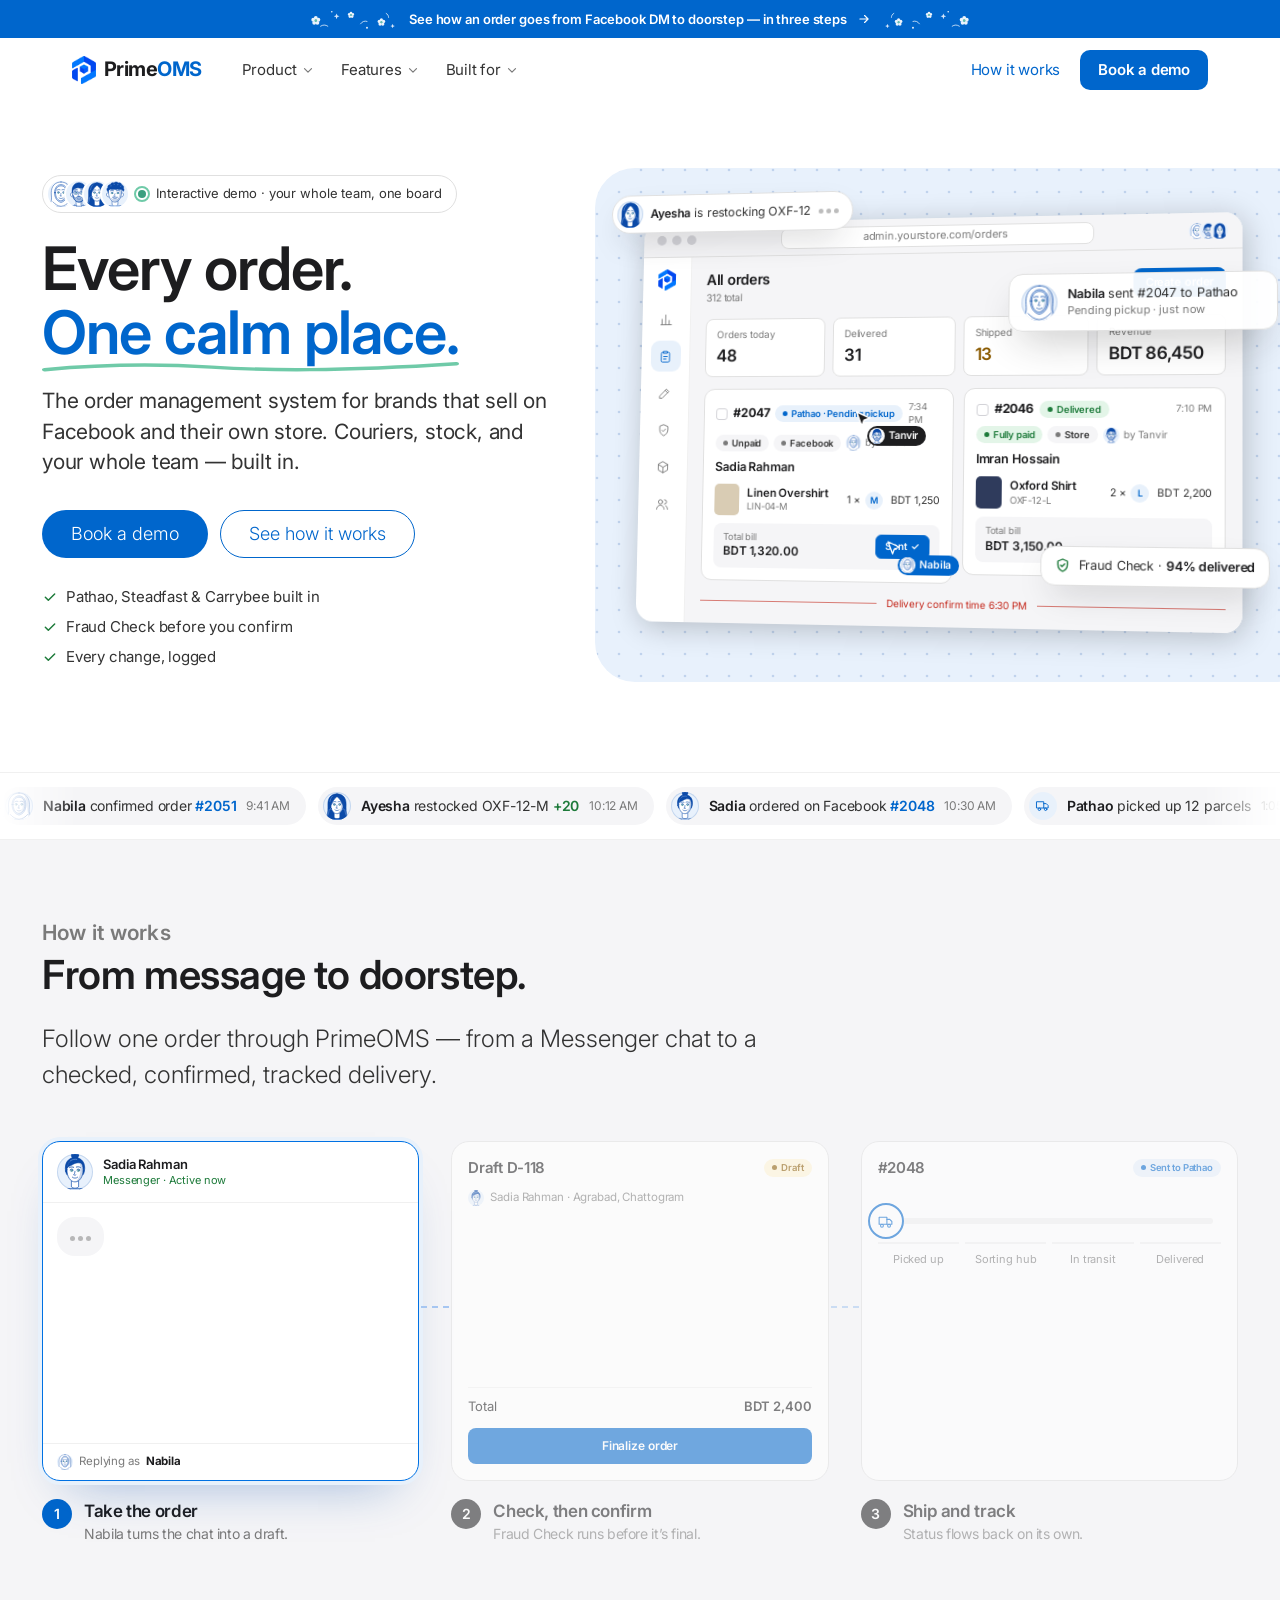
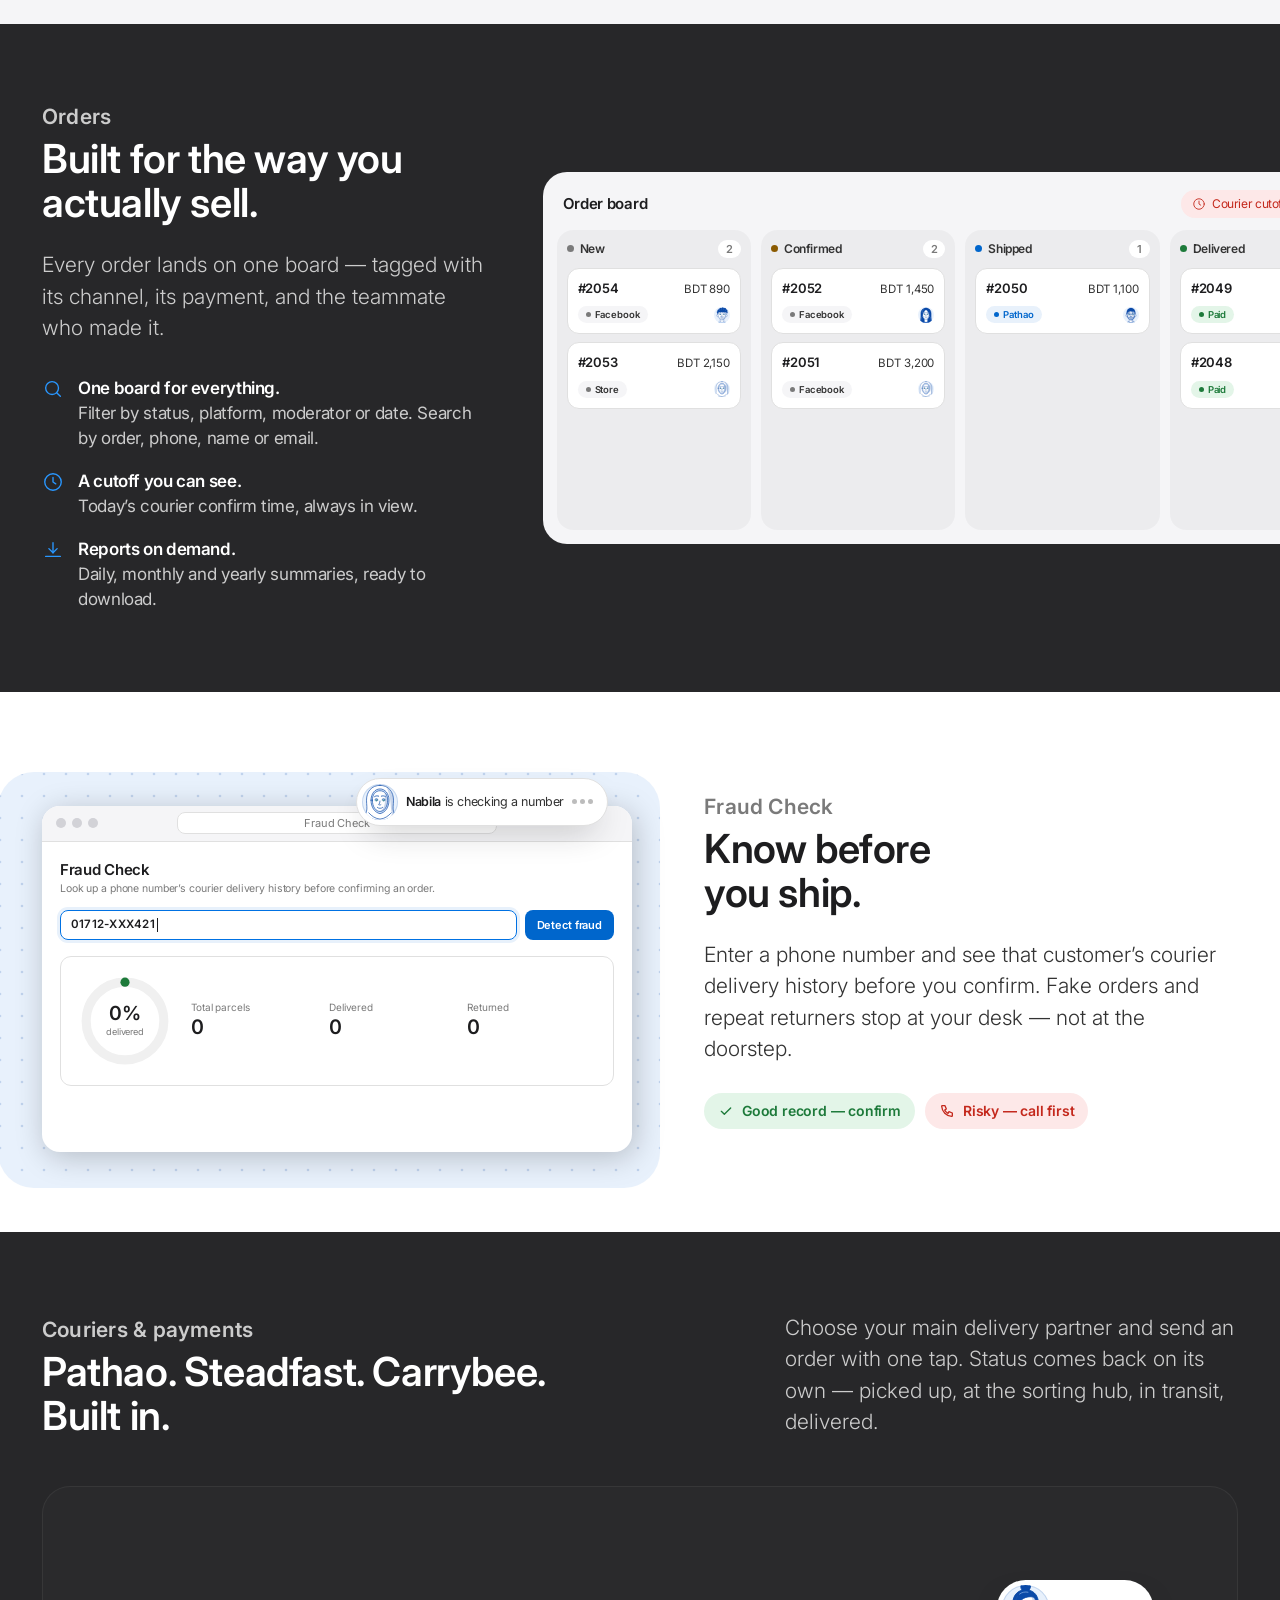
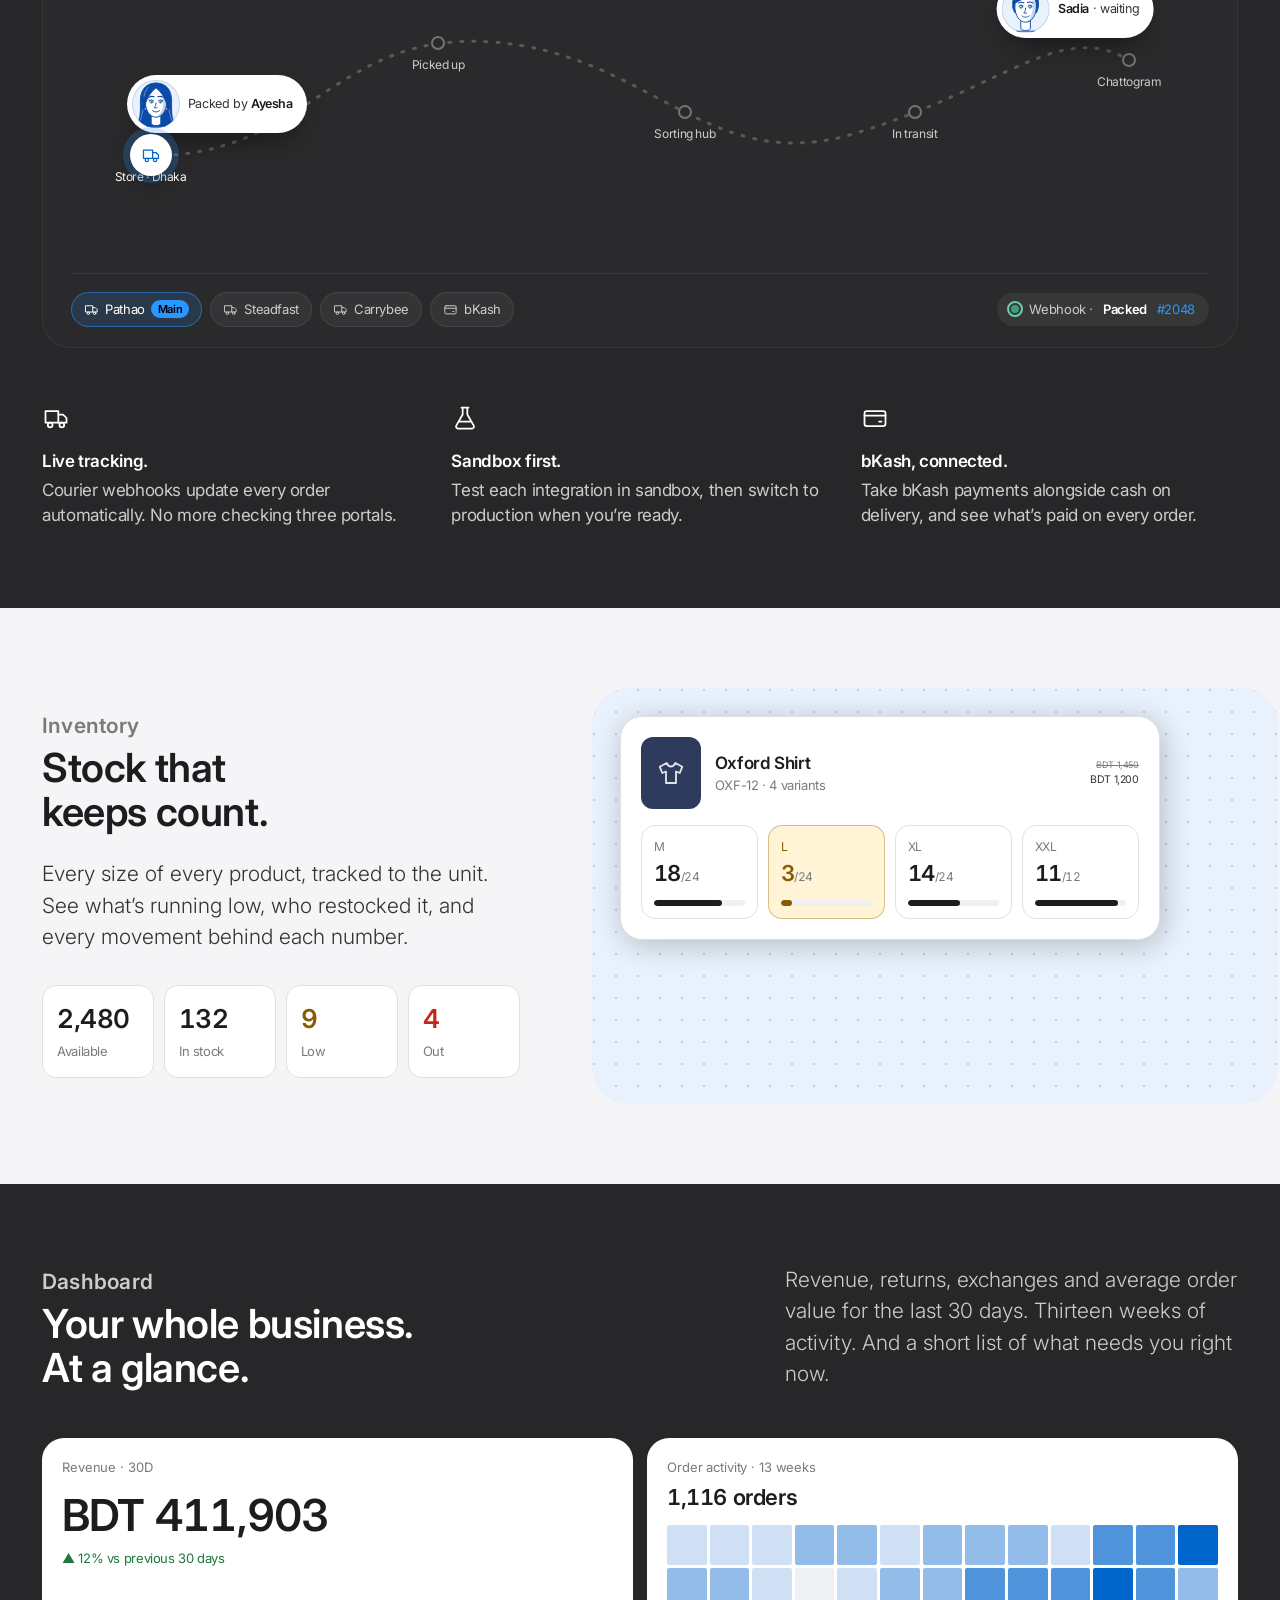
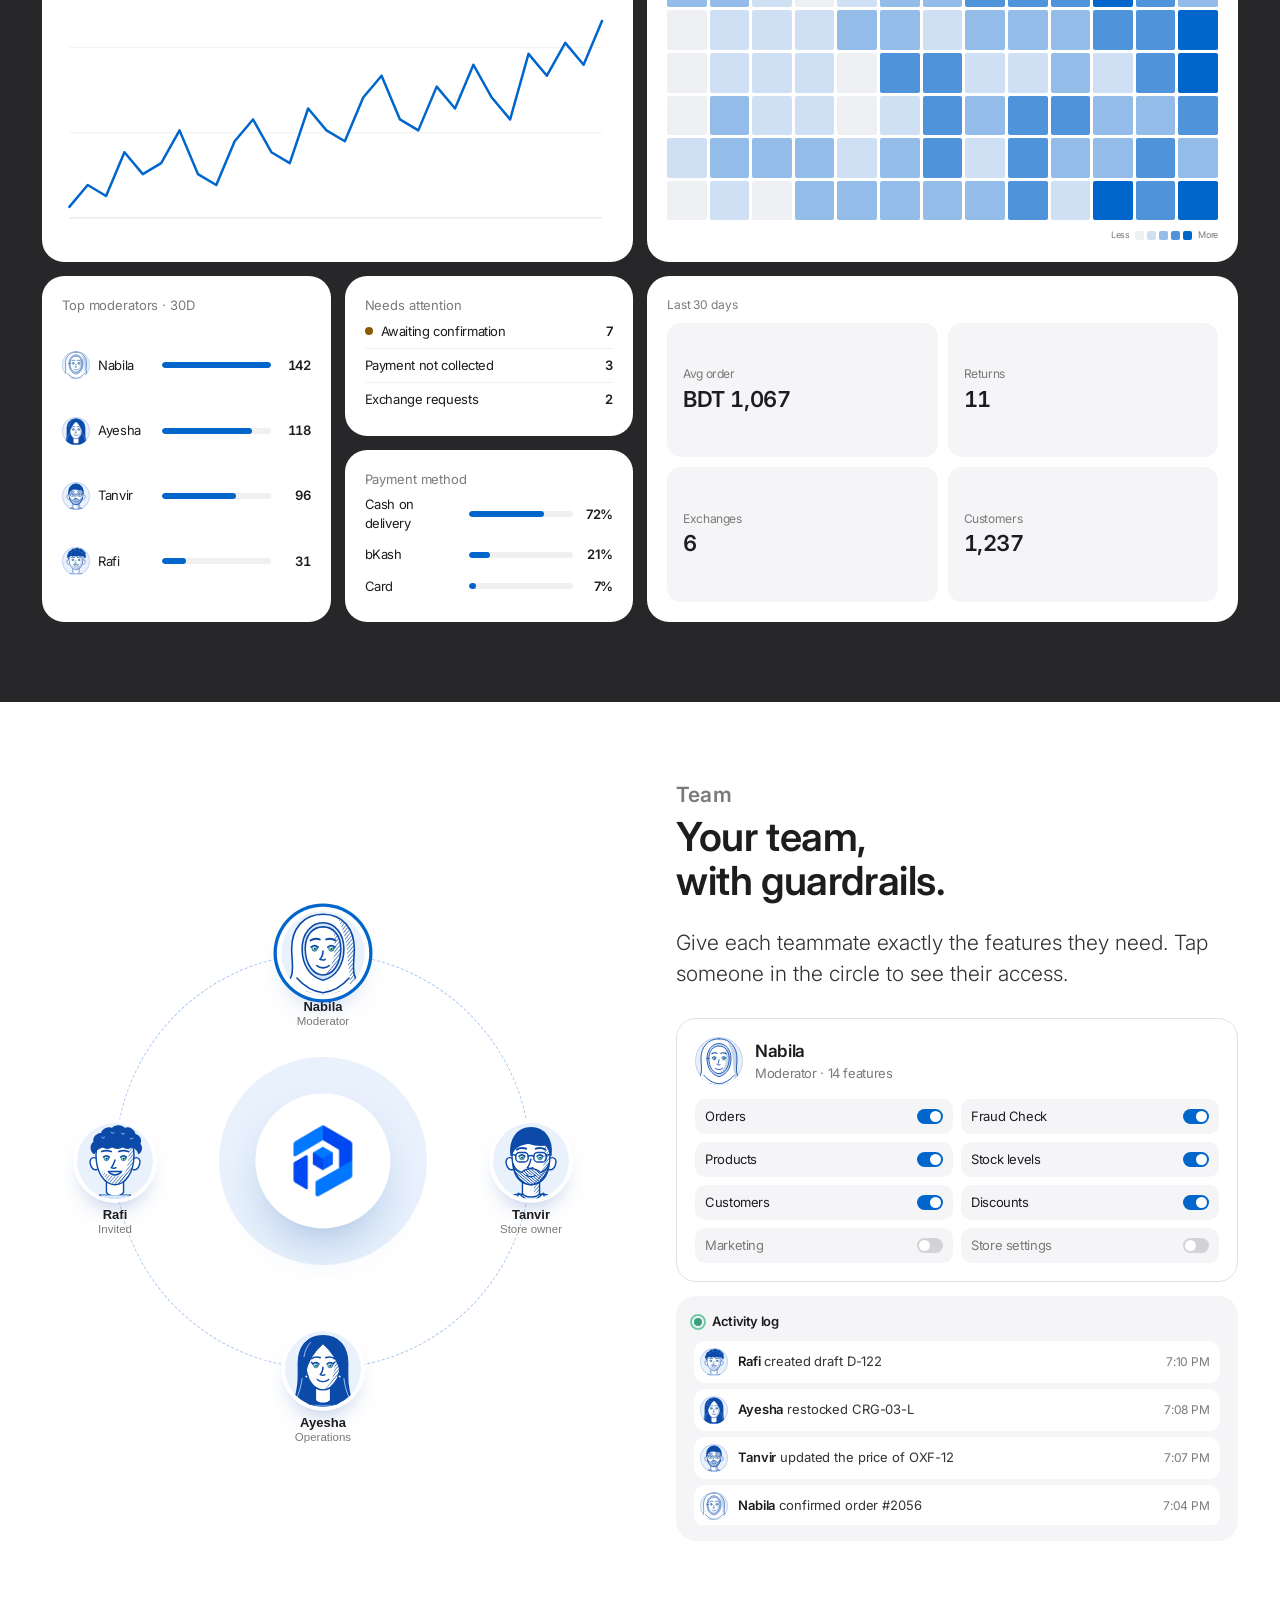
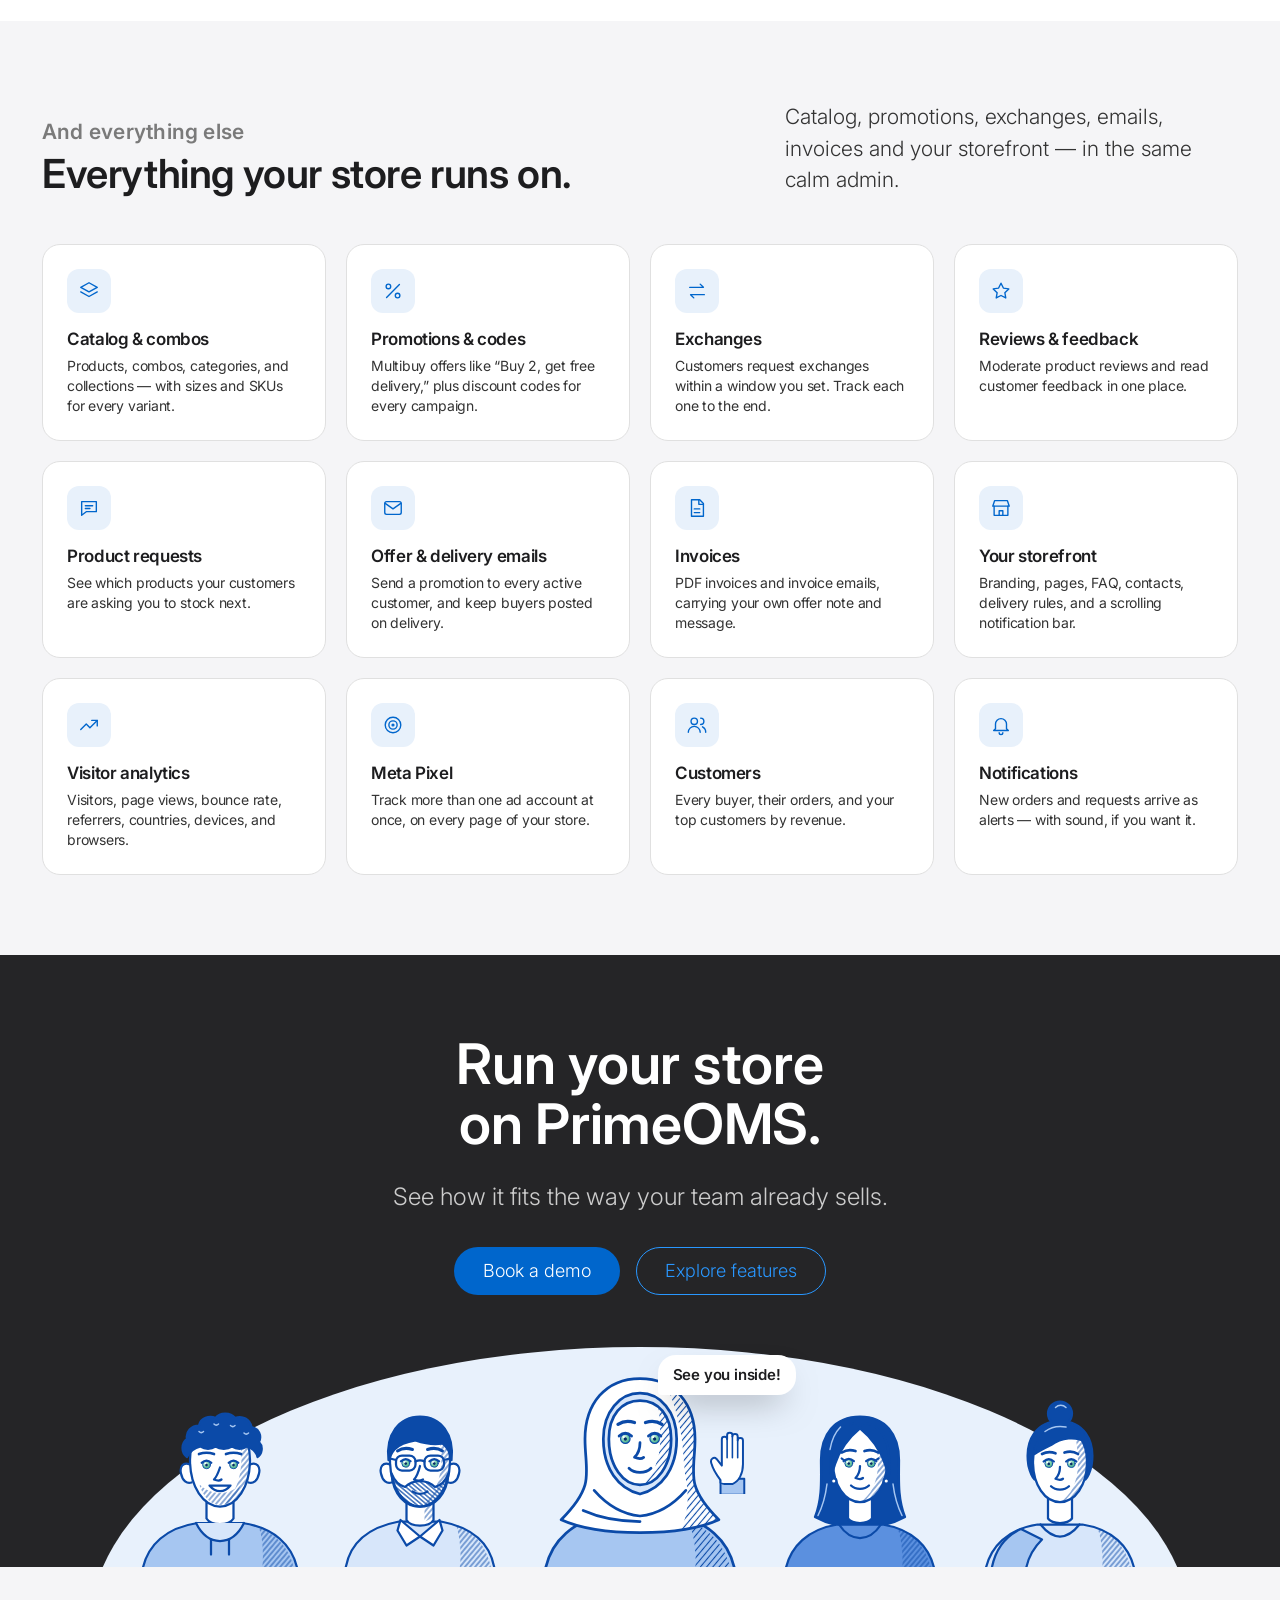
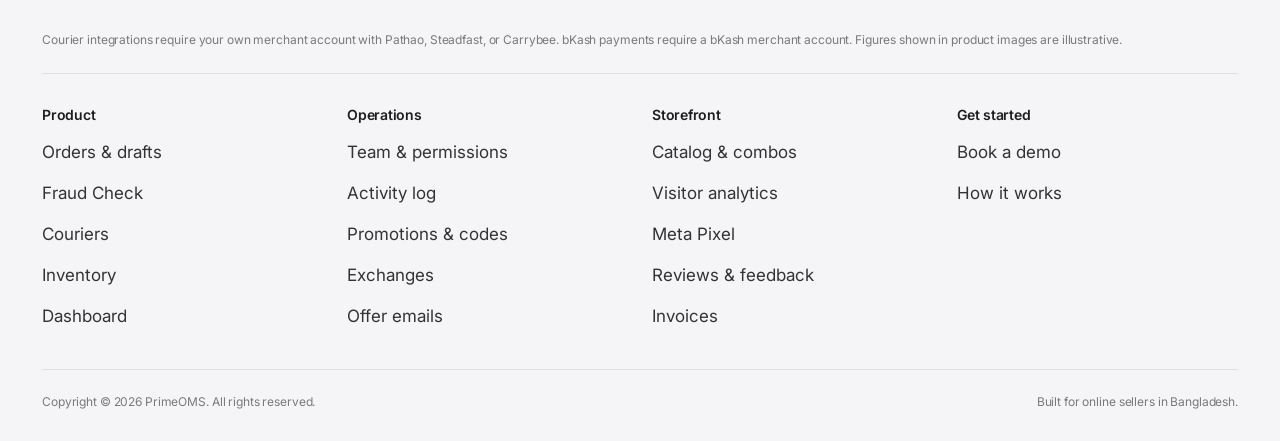
==== index.html @ 46d30583 "PrimeOMS landing page, design system and promo video sources - Landing page (index.html, css/, js/):" ====
<!doctype html>
<html lang="en">
<head>
  <meta charset="utf-8">
  <meta name="viewport" content="width=device-width, initial-scale=1">
  <title>PrimeOMS — Order management for online sellers</title>
  <meta name="description" content="PrimeOMS is the order management system for brands that sell on Facebook and their own store. Orders, fraud checks, Pathao, Steadfast and Carrybee couriers, inventory, and team permissions in one place.">
  <meta name="theme-color" content="#000000">
  <meta property="og:title" content="PrimeOMS — Every order. One calm place.">
  <meta property="og:description" content="The order management system for brands that sell on Facebook and their own store.">
  <meta property="og:type" content="website">
  <link rel="icon" type="image/png" href="assets/primeoms-logo.png">
  <link rel="apple-touch-icon" href="assets/primeoms-logo.png">
  <link rel="preconnect" href="https://fonts.googleapis.com">
  <link rel="preconnect" href="https://fonts.gstatic.com" crossorigin>
  <link rel="stylesheet" href="https://fonts.googleapis.com/css2?family=Inter:wght@300;400;600;700&display=swap">
  <link rel="stylesheet" href="css/styles.css">
  <link rel="stylesheet" href="css/scenes.css">
  <link rel="stylesheet" href="css/motion.css">
  <script>document.documentElement.classList.add('js')</script>
</head>
<body>

<!-- Icon sprite -->
<svg width="0" height="0" style="position:absolute" aria-hidden="true" focusable="false">
  <symbol id="i-orders" viewBox="0 0 24 24"><path d="M9 3.5h6v3H9z"/><path d="M15 5h2a2 2 0 0 1 2 2v12a2 2 0 0 1-2 2H7a2 2 0 0 1-2-2V7a2 2 0 0 1 2-2h2"/><path d="M9 12h6M9 16h4"/></symbol>
  <symbol id="i-shield" viewBox="0 0 24 24"><path d="M12 3l7 3v5c0 4.5-3 8.3-7 10-4-1.7-7-5.5-7-10V6z"/><path d="M9 12l2 2 4-4"/></symbol>
  <symbol id="i-truck" viewBox="0 0 24 24"><path d="M3 6h11v10H3z"/><path d="M14 9h4l3 3v4h-7"/><circle cx="7" cy="18" r="2"/><circle cx="17" cy="18" r="2"/></symbol>
  <symbol id="i-box" viewBox="0 0 24 24"><path d="M12 3l8 4.5v9L12 21l-8-4.5v-9z"/><path d="M4 7.5l8 4.5 8-4.5"/><path d="M12 12v9"/></symbol>
  <symbol id="i-tag" viewBox="0 0 24 24"><path d="M3 12V4h8l10 10-8 8z"/><circle cx="7.5" cy="8.5" r="1.5"/></symbol>
  <symbol id="i-layers" viewBox="0 0 24 24"><path d="M12 3l9 5-9 5-9-5z"/><path d="M3 13l9 5 9-5"/></symbol>
  <symbol id="i-percent" viewBox="0 0 24 24"><path d="M19 5L5 19"/><circle cx="7" cy="7" r="2.5"/><circle cx="17" cy="17" r="2.5"/></symbol>
  <symbol id="i-exchange" viewBox="0 0 24 24"><path d="M4 8h15l-3.5-3.5"/><path d="M20 16H5l3.5 3.5"/></symbol>
  <symbol id="i-star" viewBox="0 0 24 24"><path d="M12 3.5l2.6 5.3 5.9.9-4.3 4.1 1 5.8L12 16.9l-5.2 2.7 1-5.8-4.3-4.1 5.9-.9z"/></symbol>
  <symbol id="i-chat" viewBox="0 0 24 24"><path d="M4 5h16v11H9l-5 4z"/><path d="M8 9.5h8M8 12.5h5"/></symbol>
  <symbol id="i-mail" viewBox="0 0 24 24"><rect x="3" y="5" width="18" height="14" rx="2"/><path d="M3.5 7l8.5 6 8.5-6"/></symbol>
  <symbol id="i-doc" viewBox="0 0 24 24"><path d="M6 3h9l4 4v14H6z"/><path d="M14 3v5h5"/><path d="M9 13h6M9 17h6"/></symbol>
  <symbol id="i-store" viewBox="0 0 24 24"><path d="M4.5 10v10h15V10"/><path d="M3 10l2-6h14l2 6z"/><path d="M10 20v-5h4v5"/></symbol>
  <symbol id="i-chart" viewBox="0 0 24 24"><path d="M5 20V11M11 20V4M17 20v-7M3 20h18"/></symbol>
  <symbol id="i-trend" viewBox="0 0 24 24"><path d="M3 17l6-6 4 4 8-8"/><path d="M15 7h6v6"/></symbol>
  <symbol id="i-target" viewBox="0 0 24 24"><circle cx="12" cy="12" r="8.5"/><circle cx="12" cy="12" r="4.5"/><circle cx="12" cy="12" r="1"/></symbol>
  <symbol id="i-wallet" viewBox="0 0 24 24"><rect x="3" y="6" width="18" height="13" rx="2"/><path d="M3 10h18"/><path d="M15.5 15h2"/></symbol>
  <symbol id="i-bell" viewBox="0 0 24 24"><path d="M6 16v-5a6 6 0 0 1 12 0v5l2 2H4z"/><path d="M10 20.5a2 2 0 0 0 4 0"/></symbol>
  <symbol id="i-users" viewBox="0 0 24 24"><circle cx="9" cy="8" r="3.5"/><path d="M2.5 20a6.5 6.5 0 0 1 13 0"/><path d="M16 4.5a3.5 3.5 0 0 1 0 7"/><path d="M18 14a6.5 6.5 0 0 1 3.5 6"/></symbol>
  <symbol id="i-draft" viewBox="0 0 24 24"><path d="M4 20h4L19 9l-4-4L4 16z"/><path d="M13 7l4 4"/></symbol>
  <symbol id="i-clock" viewBox="0 0 24 24"><circle cx="12" cy="12" r="9"/><path d="M12 7v5l3 2"/></symbol>
  <symbol id="i-search" viewBox="0 0 24 24"><circle cx="11" cy="11" r="7"/><path d="M20 20l-4-4"/></symbol>
  <symbol id="i-plus" viewBox="0 0 24 24"><path d="M12 5v14M5 12h14"/></symbol>
  <symbol id="i-copy" viewBox="0 0 24 24"><rect x="8" y="8" width="12" height="12" rx="2"/><path d="M16 8V5a1 1 0 0 0-1-1H5a1 1 0 0 0-1 1v10a1 1 0 0 0 1 1h3"/></symbol>
  <symbol id="i-phone" viewBox="0 0 24 24"><path d="M5 4h4l2 5-2.5 1.5a11 11 0 0 0 5 5L15 13l5 2v4a1 1 0 0 1-1 1A16 16 0 0 1 4 5a1 1 0 0 1 1-1"/></symbol>
  <symbol id="i-check" viewBox="0 0 24 24"><path d="M5 12.5l4.5 4.5L19 7.5"/></symbol>
  <symbol id="i-report" viewBox="0 0 24 24"><path d="M12 4v11"/><path d="M7.5 10.5L12 15l4.5-4.5"/><path d="M4 19h16"/></symbol>
  <symbol id="i-flask" viewBox="0 0 24 24"><path d="M9 3h6M10 3v6l-5.5 9.5A1.7 1.7 0 0 0 6 21h12a1.7 1.7 0 0 0 1.5-2.5L14 9V3"/><path d="M7.5 15h9"/></symbol>
  <symbol id="i-key" viewBox="0 0 24 24"><circle cx="8" cy="15" r="4"/><path d="M11 12l9-9M17 6l3 3M14.5 8.5l2 2"/></symbol>
  <symbol id="i-person" viewBox="0 0 24 24"><circle cx="12" cy="8" r="4"/><path d="M4 21a8 8 0 0 1 16 0"/></symbol>
  <symbol id="i-log" viewBox="0 0 24 24"><path d="M8 6h12M8 12h12M8 18h12"/><circle cx="4" cy="6" r="1"/><circle cx="4" cy="12" r="1"/><circle cx="4" cy="18" r="1"/></symbol>
  <symbol id="i-menu" viewBox="0 0 24 24"><path d="M5 9h14M5 15h14"/></symbol>
  <symbol id="i-close" viewBox="0 0 24 24"><path d="M6 6l12 12M18 6L6 18"/></symbol>
  <symbol id="i-chevron" viewBox="0 0 24 24"><path d="M6 9.5l6 6 6-6"/></symbol>
  <symbol id="i-arrow" viewBox="0 0 24 24"><path d="M5 12h14M13 6l6 6-6 6"/></symbol>
  <symbol id="i-shirt" viewBox="0 0 24 24"><path d="M8.5 4L3 7l2 5 3-1.2V20h8v-9.2l3 1.2 2-5-5.5-3c-.8 1.8-2.1 2.8-3.5 2.8S9.3 5.8 8.5 4z"/></symbol>

  <!-- Illustration: hand-hatched portraits — blue, white & pearl green. Spec: avatardesign.md -->
  <defs>
    <pattern id="hatch" width="2.6" height="2.6" patternUnits="userSpaceOnUse" patternTransform="rotate(40)"><path class="av-hatch" d="M1.3 0v2.6" stroke-width=".6"/></pattern>
    <pattern id="hatch-x" width="2.2" height="2.2" patternUnits="userSpaceOnUse" patternTransform="rotate(-50)"><path class="av-hatch" d="M1.1 0v2.2" stroke-width=".8"/></pattern>
    <radialGradient id="av-pearl" cx="36%" cy="32%" r="78%"><stop offset="0" class="av-pearl-0"/><stop offset=".55" class="av-pearl-1"/><stop offset="1" class="av-pearl-2"/></radialGradient>
  </defs>

  <symbol id="av-nabila" viewBox="0 0 120 120">
    <g class="av-line" stroke-width="1.5" stroke-linecap="round" stroke-linejoin="round">
      <path class="f-t2" d="M8 121c3-18 16-29 36-32h32c20 3 33 14 36 32z"/>
      <path d="M86 92c12 5 21 14 24 29H90c1-10 0-20-4-29z" fill="url(#hatch)" stroke="none"/>
      <path class="f-white" d="M60 15c-19 0-30 14-30 33 0 10 2 18 0 25-2 7-7 13-13 19 11 5 26 7 43 7s32-2 43-7c-6-6-11-12-13-19-2-7 0-15 0-25 0-19-11-33-30-33z"/>
      <path d="M75 20c9 6 15 15 15 28 0 10-2 18 0 25 2 7 7 13 13 19-6 3-13 5-21 6 4-8 5-18 3-28-2-12 0-26-10-50z" fill="url(#hatch)" stroke="none"/>
      <path class="f-t1" d="M40 48c0-15 9-25 20-25s20 10 20 25c0 16-8 27-20 30-12-3-20-14-20-30z"/>
      <path class="f-skin" d="M43 48c0-13 7-21 17-21s17 8 17 21c0 15-8 25-17 25s-17-10-17-25z"/>
      <path d="M70 31c5 4 7 10 7 17 0 15-8 25-17 25 6-4 11-12 11-24 0-7 0-13-1-18z" fill="url(#hatch)" stroke="none"/>
      <path d="M35 76c7 8 15 13 25 14 10-1 18-6 25-14M29 87c9 4 19 6 31 6" fill="none"/>
      <path d="M48 40c3-2 6-2 9-1M63 39c3-1 6-1 9 1" fill="none" stroke-width="1.8"/>
      <g class="av-eyes">
      <circle class="f-eye" cx="52" cy="47.8" r="2.6" stroke-width=".6"/>
      <circle class="f-eye" cx="68" cy="47.8" r="2.6" stroke-width=".6"/>
      <g class="av-look">
      <circle class="f-pupil" cx="52" cy="48" r=".9" stroke="none"/>
      <circle class="f-pupil" cx="68" cy="48" r=".9" stroke="none"/>
      <circle class="f-glint" cx="51.1" cy="47" r=".5" stroke="none"/>
      <circle class="f-glint" cx="67.1" cy="47" r=".5" stroke="none"/>
      </g></g>
      <path d="M48.6 46.4c2.2-2 4.6-2 6.8 0M64.6 46.4c2.2-2 4.6-2 6.8 0" fill="none"/>
      <path d="M60 50c0 3-1 6-3 8 2 .8 4 .8 5 0" fill="none"/>
      <path d="M54 64c3 3 9 3 12 0" fill="none"/>
    </g>
  </symbol>

  <symbol id="av-tanvir" viewBox="0 0 120 120">
    <g class="av-line" stroke-width="1.5" stroke-linecap="round" stroke-linejoin="round">
      <path class="f-t1" d="M10 121c2-19 15-30 36-34h28c21 4 34 15 36 34z"/>
      <path d="M84 89c12 5 21 14 24 32H86c2-11 1-22-2-32z" fill="url(#hatch)" stroke="none"/>
      <path class="f-skin" d="M51 70v16c3 5 15 5 18 0V70"/>
      <path d="M63 72v15c3-1 5-2 6-4V70z" fill="url(#hatch)" stroke="none"/>
      <path class="f-white" d="M47 86l13 11-9 6-6-10zM73 86L60 97l9 6 6-10z"/>
      <path class="f-skin" d="M40 49c-5-2-7 2-6 6 1 5 4 7 7 6M80 49c5-2 7 2 6 6-1 5-4 7-7 6"/>
      <path class="f-skin" d="M40 46c0-16 9-26 20-26s20 10 20 26c0 18-9 31-20 31S40 64 40 46z"/>
      <path d="M71 26c6 5 9 12 9 21 0 17-9 30-20 30 7-4 13-14 14-27 1-10-1-18-3-24z" fill="url(#hatch)" stroke="none"/>
      <path class="f-hair" d="M39 46c-2-17 7-29 21-29s23 12 21 29c-1-5-3-9-6-11-5 1-12 0-18-2-6 1-11 3-14 6-2 2-3 5-4 7z"/>
      <path d="M41 55c1 14 9 22 19 22s18-8 19-22c-2 5-5 8-9 9-3-3-6-4-10-4s-7 1-10 4c-4-1-7-4-9-9z" fill="url(#hatch-x)"/>
      <path class="f-skin" d="M55 67c3 2 7 2 10 0"/>
      <g class="av-eyes">
      <circle class="f-eye" cx="50.5" cy="48.2" r="2.6" stroke-width=".6"/>
      <circle class="f-eye" cx="69.5" cy="48.2" r="2.6" stroke-width=".6"/>
      <g class="av-look">
      <circle class="f-pupil" cx="50.5" cy="48.4" r=".9" stroke="none"/>
      <circle class="f-pupil" cx="69.5" cy="48.4" r=".9" stroke="none"/>
      <circle class="f-glint" cx="49.7" cy="47.4" r=".5" stroke="none"/>
      <circle class="f-glint" cx="68.7" cy="47.4" r=".5" stroke="none"/>
      </g></g>
      <path d="M47.3 46.9c2-1.9 4.4-1.9 6.4 0M66.3 46.9c2-1.9 4.4-1.9 6.4 0" fill="none"/>
      <rect x="44" y="43" width="13" height="10" rx="4" fill="none"/>
      <rect x="63" y="43" width="13" height="10" rx="4" fill="none"/>
      <path d="M57 47c2-1 4-1 6 0M44 46l-4-1M76 46l4-1" fill="none"/>
      <path d="M45 40c3-2 7-2 10-1M65 39c3-1 7-1 10 1" fill="none" stroke-width="2"/>
      <path d="M60 50c-1 4-2 7-4 9 2 1 4 1 6 0" fill="none"/>
    </g>
  </symbol>

  <symbol id="av-ayesha" viewBox="0 0 120 120">
    <g class="av-line" stroke-width="1.5" stroke-linecap="round" stroke-linejoin="round">
      <path class="f-hair" d="M60 17c-17 0-26 12-26 29 0 13 1 25-4 38 9 5 19 7 30 7s21-2 30-7c-5-13-4-25-4-38 0-17-9-29-26-29z"/>
      <path class="f-t3" d="M10 121c3-18 16-29 35-32h30c19 3 32 14 35 32z"/>
      <path d="M85 91c11 5 20 14 23 30H88c1-11 0-21-3-30z" fill="url(#hatch)" stroke="none"/>
      <path class="f-skin" d="M52 68v17c3 4 13 4 16 0V68"/>
      <path d="M46 89c4 6 9 9 14 9s10-3 14-9" fill="none"/>
      <path class="f-skin" d="M42 47c0-14 8-23 18-23s18 9 18 23c0 16-8 27-18 27S42 63 42 47z"/>
      <path d="M70 29c5 4 8 10 8 18 0 16-8 27-18 27 7-4 12-13 12-26 0-8-1-14-2-19z" fill="url(#hatch)" stroke="none"/>
      <path class="f-hair" d="M60 21c-10 0-18 7-19 20-1 6-1 12 0 17 2-12 8-24 19-33zM60 21c10 0 18 7 19 20 1 6 1 12 0 17-2-12-8-24-19-33z"/>
      <path class="s-sheen" d="M38 62c-1 8-3 15-6 21M82 62c1 8 3 15 6 21M47 24c-4 4-6 9-7 15" fill="none" stroke-width="1"/>
      <path d="M48 41c3-2 6-2 9-1M63 40c3-1 6-1 9 1" fill="none" stroke-width="1.8"/>
      <g class="av-eyes">
      <circle class="f-eye" cx="52.5" cy="48.2" r="2.6" stroke-width=".6"/>
      <circle class="f-eye" cx="67.5" cy="48.2" r="2.6" stroke-width=".6"/>
      <g class="av-look">
      <circle class="f-pupil" cx="52.5" cy="48.4" r=".9" stroke="none"/>
      <circle class="f-pupil" cx="67.5" cy="48.4" r=".9" stroke="none"/>
      <circle class="f-glint" cx="51.6" cy="47.4" r=".5" stroke="none"/>
      <circle class="f-glint" cx="66.6" cy="47.4" r=".5" stroke="none"/>
      </g></g>
      <path d="M49.1 46.8c2.2-2 4.6-2 6.8 0M64.1 46.8c2.2-2 4.6-2 6.8 0M49.4 46.3l-1.6-1.3M70.6 46.3l1.6-1.3" fill="none"/>
      <path d="M60 50c0 3-1 6-3 8 2 .8 4 .8 5 0" fill="none"/>
      <path d="M54 63c3 3 9 3 12 0" fill="none"/>
      <circle class="f-white" cx="42.5" cy="60" r="1.8"/>
      <circle class="f-white" cx="77.5" cy="60" r="1.8"/>
    </g>
  </symbol>

  <symbol id="av-rafi" viewBox="0 0 120 120">
    <g class="av-line" stroke-width="1.5" stroke-linecap="round" stroke-linejoin="round">
      <path class="f-t2" d="M8 121c3-19 17-30 37-33h30c20 3 34 14 37 33z"/>
      <path d="M86 91c12 5 21 14 24 30H88c1-11 1-21-2-30z" fill="url(#hatch)" stroke="none"/>
      <path class="f-skin" d="M51 69v16c3 5 15 5 18 0V69"/>
      <path class="f-t1" d="M44 88c4 8 9 12 16 12s12-4 16-12"/>
      <path d="M54 99v10M66 99v10" fill="none"/>
      <path class="f-skin" d="M40 49c-5-2-7 2-6 6 1 5 4 7 7 6M80 49c5-2 7 2 6 6-1 5-4 7-7 6"/>
      <path class="f-skin" d="M40 46c0-16 9-26 20-26s20 10 20 26c0 18-9 31-20 31S40 64 40 46z"/>
      <path d="M71 26c6 5 9 12 9 21 0 17-9 30-20 30 7-4 13-14 14-27 1-10-1-18-3-24z" fill="url(#hatch)" stroke="none"/>
      <path d="M46 62c3 9 8 14 14 14s11-5 14-14c-4 4-9 6-14 6s-10-2-14-6z" fill="url(#hatch)" stroke="none"/>
      <path class="f-hair" d="M38 44c-4-3-4-9 0-12-1-5 3-9 8-9 1-5 7-7 11-5 3-4 10-4 13 0 5-2 10 1 11 6 5 1 7 6 5 10 3 3 2 8-1 10-1-4-4-6-7-7-3 2-7 2-10 0-3 2-8 2-11 0-3 2-7 2-10 0-4 1-7 3-9 7z"/>
      <path class="s-sheen" d="M46 27c1 1 2 1 3 0M56 22c1 1 2 1 3 0M67 23c1 1 2 1 3 0M76 28c1 1 2 1 3 0" fill="none" stroke-width="1"/>
      <path d="M46 42c3-1 7-1 10 0M64 42c3-1 7-1 10 0" fill="none" stroke-width="1.8"/>
      <g class="av-eyes">
      <circle class="f-eye" cx="51" cy="49.2" r="2.6" stroke-width=".6"/>
      <circle class="f-eye" cx="69" cy="49.2" r="2.6" stroke-width=".6"/>
      <g class="av-look">
      <circle class="f-pupil" cx="51" cy="49.4" r=".9" stroke="none"/>
      <circle class="f-pupil" cx="69" cy="49.4" r=".9" stroke="none"/>
      <circle class="f-glint" cx="50.2" cy="48.4" r=".5" stroke="none"/>
      <circle class="f-glint" cx="68.2" cy="48.4" r=".5" stroke="none"/>
      </g></g>
      <path d="M47.8 47.9c2-1.9 4.4-1.9 6.4 0M65.8 47.9c2-1.9 4.4-1.9 6.4 0" fill="none"/>
      <path d="M60 51c-1 3-2 6-4 8 2 .8 4 .8 5 0" fill="none"/>
      <path class="f-white" d="M53 63c4 5 10 5 14 0z"/>
    </g>
  </symbol>

  <symbol id="av-sadia" viewBox="0 0 120 120">
    <g class="av-line" stroke-width="1.5" stroke-linecap="round" stroke-linejoin="round">
      <path class="f-t1" d="M10 121c3-18 16-29 35-32h30c19 3 32 14 35 32z"/>
      <path class="f-t2" d="M14 121c2-14 9-24 20-29l14 7c-6 6-10 13-11 22z"/>
      <path d="M85 91c11 5 20 14 23 30H88c1-11 0-21-3-30z" fill="url(#hatch)" stroke="none"/>
      <path class="f-skin" d="M52 68v17c3 4 13 4 16 0V68"/>
      <path d="M47 89c4 5 8 8 13 8s9-3 13-8" fill="none"/>
      <circle class="f-hair" cx="60" cy="15" r="8"/>
      <path class="f-hair" d="M39 50c-3-18 6-30 21-30s24 12 21 30c-1 4-2 7-4 9 1-12-4-22-17-26-10 3-16 12-17 26-2-2-3-5-4-9z"/>
      <path class="f-skin" d="M42 47c0-14 8-23 18-23s18 9 18 23c0 16-8 27-18 27S42 63 42 47z"/>
      <path d="M70 29c5 4 8 10 8 18 0 16-8 27-18 27 7-4 12-13 12-26 0-8-1-14-2-19z" fill="url(#hatch)" stroke="none"/>
      <path class="f-hair" d="M43 42c2-12 9-19 19-19 8 0 14 4 16 11-8-4-17-3-24 2-4 2-8 4-11 6z"/>
      <path class="s-sheen" d="M57 11c2-2 5-2 7 0M50 27c4-3 9-4 14-3" fill="none" stroke-width="1"/>
      <path d="M48 42c3-1.5 6-1.5 9-.5M63 41c3-1 6-1 9 1" fill="none" stroke-width="1.8"/>
      <g class="av-eyes">
      <circle class="f-eye" cx="52.5" cy="48.4" r="2.6" stroke-width=".6"/>
      <circle class="f-eye" cx="67.5" cy="48.4" r="2.6" stroke-width=".6"/>
      <g class="av-look">
      <circle class="f-pupil" cx="52.5" cy="48.6" r=".9" stroke="none"/>
      <circle class="f-pupil" cx="67.5" cy="48.6" r=".9" stroke="none"/>
      <circle class="f-glint" cx="51.6" cy="47.6" r=".5" stroke="none"/>
      <circle class="f-glint" cx="66.6" cy="47.6" r=".5" stroke="none"/>
      </g></g>
      <path d="M49.1 47c2.2-2 4.6-2 6.8 0M64.1 47c2.2-2 4.6-2 6.8 0" fill="none"/>
      <path d="M60 50.5c0 3-1 6-3 8 2 .8 4 .8 5 0" fill="none"/>
      <path d="M54 63.5c3 3 9 3 12 0" fill="none"/>
    </g>
  </symbol>

  <symbol id="av-hand" viewBox="0 0 40 52">
    <g class="av-line" stroke-width="1.5" stroke-linecap="round" stroke-linejoin="round">
      <path class="f-t2" d="M11 40h18v12H11z"/>
      <path class="f-skin" d="M11 41c-3-4-6-9-7-13-1-3 2-5 4-3l4 5V10c0-2.5 4-2.5 4 0V7c0-2.5 4-2.5 4 0v1c0-2.5 4-2.5 4 0v3c0-2.5 4-2.5 4 0v18c0 7-3 13-8 15h-6c-1 0-2-.4-3-1z"/>
      <path d="M16 10v14M20 8v16M24 11v13" fill="none" stroke-width="1.2"/>
    </g>
  </symbol>

  <symbol id="doodle-flowers" viewBox="0 0 120 32">
    <g fill="#ffffff" opacity=".92">
      <g transform="translate(16 18)"><circle r="2.4" cy="-3.4"/><circle r="2.4" cx="3.2" cy="-1.1"/><circle r="2.4" cx="2" cy="2.8"/><circle r="2.4" cx="-2" cy="2.8"/><circle r="2.4" cx="-3.2" cy="-1.1"/><circle class="d-center" r="1.6"/></g>
      <g transform="translate(60 11) scale(.7)"><circle r="2.4" cy="-3.4"/><circle r="2.4" cx="3.2" cy="-1.1"/><circle r="2.4" cx="2" cy="2.8"/><circle r="2.4" cx="-2" cy="2.8"/><circle r="2.4" cx="-3.2" cy="-1.1"/><circle class="d-center" r="1.6"/></g>
      <g transform="translate(98 20) scale(.85)"><circle r="2.4" cy="-3.4"/><circle r="2.4" cx="3.2" cy="-1.1"/><circle r="2.4" cx="2" cy="2.8"/><circle r="2.4" cx="-2" cy="2.8"/><circle r="2.4" cx="-3.2" cy="-1.1"/><circle class="d-center" r="1.6"/></g>
      <circle cx="80" cy="27" r="1.2"/>
      <circle cx="36" cy="7" r="1"/>
    </g>
    <g fill="none" stroke="#ffffff" stroke-width="1.2" stroke-linecap="round" opacity=".75">
      <path d="M22 25c3-2 6-2 9 0M72 22c2-3 5-4 8-3M104 9c2 1 3 3 3 5"/>
    </g>
    <path class="d-spark" d="M42 9l1 2.6 2.6 1-2.6 1-1 2.6-1-2.6-2.6-1 2.6-1zM112 22l.8 2 2 .8-2 .8-.8 2-.8-2-2-.8 2-.8z"/>
  </symbol>
</svg>

<a class="skip" href="#main">Skip to content</a>

<!-- Announcement bar -->
<div class="announce">
  <a class="announce__link" href="#how">
    <svg class="announce__doodle" viewBox="0 0 120 32" aria-hidden="true"><use href="#doodle-flowers"/></svg>
    <span class="announce__long">See how an order goes from Facebook DM to doorstep — in three steps</span>
    <span class="announce__short">From Facebook DM to doorstep, in three steps</span>
    <svg class="icon announce__arrow" aria-hidden="true"><use href="#i-arrow"/></svg>
    <svg class="announce__doodle announce__doodle--r" viewBox="0 0 120 32" aria-hidden="true"><use href="#doodle-flowers"/></svg>
  </a>
</div>

<!-- Navbar (mega menu) -->
<header class="nav" data-nav>
  <div class="nav__inner">
    <a class="nav__logo" href="#top" aria-label="PrimeOMS home">
      <img src="assets/primeoms-logo.png" alt="" width="24" height="28">
      <span>Prime<em>OMS</em></span>
    </a>

    <nav class="nav__menu" aria-label="Main">
      <ul class="nav__items">

        <!-- Product -->
        <li class="nav__item">
          <button class="nav__trigger" type="button" aria-expanded="false" aria-controls="mm-product">Product<svg class="icon nav__chev" aria-hidden="true"><use href="#i-chevron"/></svg></button>
          <div class="mm mm--product" id="mm-product">
            <ul class="mm__links">
              <li><a class="mm-link" href="#orders"><span class="mm-link__icon"><svg class="icon"><use href="#i-orders"/></svg></span><span><b>Orders &amp; drafts</b><small>Every order on one calm board</small></span></a></li>
              <li><a class="mm-link" href="#fraud-check"><span class="mm-link__icon"><svg class="icon"><use href="#i-shield"/></svg></span><span><b>Fraud Check</b><small>Know before you ship</small></span></a></li>
              <li><a class="mm-link" href="#couriers"><span class="mm-link__icon"><svg class="icon"><use href="#i-truck"/></svg></span><span><b>Couriers &amp; payments</b><small>Pathao, Steadfast, Carrybee, bKash</small></span></a></li>
              <li><a class="mm-link" href="#inventory"><span class="mm-link__icon"><svg class="icon"><use href="#i-box"/></svg></span><span><b>Inventory</b><small>Every size, tracked to the unit</small></span></a></li>
              <li><a class="mm-link" href="#dashboard"><span class="mm-link__icon"><svg class="icon"><use href="#i-chart"/></svg></span><span><b>Dashboard</b><small>Your whole business at a glance</small></span></a></li>
              <li><a class="mm-link" href="#team"><span class="mm-link__icon"><svg class="icon"><use href="#i-users"/></svg></span><span><b>Team &amp; permissions</b><small>Per-feature access, full audit trail</small></span></a></li>
            </ul>
            <div class="mm-stat">
              <p class="mm-stat__num">3</p>
              <p class="mm-stat__cap">couriers, built in</p>
              <p class="mm-stat__sub">Send with one tap. Status comes back on its own.</p>
              <ul class="mm-stat__rows">
                <li><svg class="icon"><use href="#i-truck"/></svg><span>Pathao Courier</span><em><svg class="icon"><use href="#i-check"/></svg>Built in</em></li>
                <li><svg class="icon"><use href="#i-truck"/></svg><span>Steadfast Courier</span><em><svg class="icon"><use href="#i-check"/></svg>Built in</em></li>
                <li><svg class="icon"><use href="#i-truck"/></svg><span>Carrybee Courier</span><em><svg class="icon"><use href="#i-check"/></svg>Built in</em></li>
                <li><svg class="icon"><use href="#i-wallet"/></svg><span>bKash Payments</span><em><svg class="icon"><use href="#i-check"/></svg>Built in</em></li>
              </ul>
            </div>
            <figure class="mm-quote">
              <figcaption class="mm-quote__kicker">A day on PrimeOMS</figcaption>
              <blockquote>“I take the order in Messenger, check the number, and send it to Pathao — before the 6:30 cutoff.”</blockquote>
              <p class="mm-quote__who">Nabila · Moderator</p>
              <svg class="mm-quote__art" viewBox="0 0 120 120" aria-hidden="true"><use href="#av-nabila" width="120" height="120"/></svg>
            </figure>
          </div>
        </li>

        <!-- Features -->
        <li class="nav__item">
          <button class="nav__trigger" type="button" aria-expanded="false" aria-controls="mm-features">Features<svg class="icon nav__chev" aria-hidden="true"><use href="#i-chevron"/></svg></button>
          <div class="mm mm--features" id="mm-features">
            <ul class="mm__links mm__links--2">
              <li><a class="mm-link" href="#features"><span class="mm-link__icon"><svg class="icon"><use href="#i-layers"/></svg></span><span><b>Catalog &amp; combos</b><small>Products, variants and SKUs</small></span></a></li>
              <li><a class="mm-link" href="#features"><span class="mm-link__icon"><svg class="icon"><use href="#i-percent"/></svg></span><span><b>Promotions &amp; codes</b><small>Multibuy offers and discount codes</small></span></a></li>
              <li><a class="mm-link" href="#features"><span class="mm-link__icon"><svg class="icon"><use href="#i-exchange"/></svg></span><span><b>Exchanges</b><small>Requests inside your window</small></span></a></li>
              <li><a class="mm-link" href="#features"><span class="mm-link__icon"><svg class="icon"><use href="#i-star"/></svg></span><span><b>Reviews &amp; feedback</b><small>Moderate and listen in one place</small></span></a></li>
              <li><a class="mm-link" href="#features"><span class="mm-link__icon"><svg class="icon"><use href="#i-mail"/></svg></span><span><b>Offer &amp; delivery emails</b><small>Reach every active customer</small></span></a></li>
              <li><a class="mm-link" href="#features"><span class="mm-link__icon"><svg class="icon"><use href="#i-doc"/></svg></span><span><b>Invoices</b><small>PDF and email, with your note</small></span></a></li>
              <li><a class="mm-link" href="#features"><span class="mm-link__icon"><svg class="icon"><use href="#i-store"/></svg></span><span><b>Your storefront</b><small>Branding, pages, FAQ and more</small></span></a></li>
              <li><a class="mm-link" href="#features"><span class="mm-link__icon"><svg class="icon"><use href="#i-trend"/></svg></span><span><b>Visitor analytics</b><small>Traffic, referrers and devices</small></span></a></li>
            </ul>
            <figure class="mm-quote">
              <figcaption class="mm-quote__kicker">A day on PrimeOMS</figcaption>
              <blockquote>“I can see who created every order, and every change anyone made to it.”</blockquote>
              <p class="mm-quote__who">Tanvir · Store owner</p>
              <svg class="mm-quote__art" viewBox="0 0 120 120" aria-hidden="true"><use href="#av-tanvir" width="120" height="120"/></svg>
            </figure>
          </div>
        </li>

        <!-- Built for -->
        <li class="nav__item">
          <button class="nav__trigger" type="button" aria-expanded="false" aria-controls="mm-built">Built for<svg class="icon nav__chev" aria-hidden="true"><use href="#i-chevron"/></svg></button>
          <div class="mm mm--built" id="mm-built">
            <div class="mm__col">
              <ul class="mm__links">
                <li><a class="mm-link" href="#orders"><span class="mm-link__icon"><svg class="icon"><use href="#i-chat"/></svg></span><span><b>Facebook-first brands</b><small>Turn conversations into orders</small></span></a></li>
                <li><a class="mm-link" href="#inventory"><span class="mm-link__icon"><svg class="icon"><use href="#i-shirt"/></svg></span><span><b>Fashion &amp; apparel</b><small>Sizes and variants, always counted</small></span></a></li>
                <li><a class="mm-link" href="#team"><span class="mm-link__icon"><svg class="icon"><use href="#i-users"/></svg></span><span><b>Growing teams</b><small>Moderators with guardrails</small></span></a></li>
              </ul>
              <a class="mm-more" href="#how"><span><b>New here?</b>See how an order flows, start to finish</span><svg class="icon" aria-hidden="true"><use href="#i-arrow"/></svg></a>
            </div>
            <figure class="mm-quote">
              <figcaption class="mm-quote__kicker">A day on PrimeOMS</figcaption>
              <blockquote>“Every size of every product. I know what’s running low before a customer asks.”</blockquote>
              <p class="mm-quote__who">Ayesha · Operations</p>
              <svg class="mm-quote__art" viewBox="0 0 120 120" aria-hidden="true"><use href="#av-ayesha" width="120" height="120"/></svg>
            </figure>
          </div>
        </li>
      </ul>
    </nav>

    <div class="nav__actions">
      <a class="nav__text" href="#how">How it works</a>
      <a class="nav__cta" href="#get-started">Book a demo</a>
      <button class="nav__burger" type="button" aria-expanded="false" aria-controls="drawer" aria-label="Open menu">
        <svg class="icon icon--open" aria-hidden="true"><use href="#i-menu"/></svg>
        <svg class="icon icon--close" aria-hidden="true"><use href="#i-close"/></svg>
      </button>
    </div>
  </div>

  <!-- Mobile drawer -->
  <div class="drawer" id="drawer">
    <div class="drawer__ctas">
      <a class="nav__cta" href="#get-started">Book a demo</a>
      <a class="drawer__alt" href="#how">How it works</a>
    </div>
    <div class="drawer__group">
      <p class="drawer__label">Product</p>
      <a href="#orders">Orders &amp; drafts</a>
      <a href="#fraud-check">Fraud Check</a>
      <a href="#couriers">Couriers &amp; payments</a>
      <a href="#inventory">Inventory</a>
      <a href="#dashboard">Dashboard</a>
      <a href="#team">Team &amp; permissions</a>
    </div>
    <div class="drawer__group">
      <p class="drawer__label">Features</p>
      <details>
        <summary>All features<svg class="icon" aria-hidden="true"><use href="#i-plus"/></svg></summary>
        <a href="#features">Catalog &amp; combos</a>
        <a href="#features">Promotions &amp; codes</a>
        <a href="#features">Exchanges</a>
        <a href="#features">Reviews &amp; feedback</a>
        <a href="#features">Offer &amp; delivery emails</a>
        <a href="#features">Invoices</a>
        <a href="#features">Your storefront</a>
        <a href="#features">Visitor analytics</a>
      </details>
    </div>
    <div class="drawer__group">
      <p class="drawer__label">Built for</p>
      <a href="#orders">Facebook-first brands</a>
      <a href="#inventory">Fashion &amp; apparel</a>
      <a href="#team">Growing teams</a>
    </div>
  </div>
</header>

<main id="main">
  <!-- Hero -->
  <section class="hero2" id="top" data-scene="hero">
    <div class="hero2__inner">
      <div class="hero2__copy">
        <p class="presence">
          <span class="presence__stack" aria-hidden="true">
            <svg class="av" viewBox="20 12 80 80"><use href="#av-nabila" width="120" height="120"/></svg>
            <svg class="av" viewBox="20 12 80 80"><use href="#av-tanvir" width="120" height="120"/></svg>
            <svg class="av" viewBox="20 12 80 80"><use href="#av-ayesha" width="120" height="120"/></svg>
            <svg class="av" viewBox="20 12 80 80"><use href="#av-rafi" width="120" height="120"/></svg>
          </span>
          <span class="live-dot" aria-hidden="true"></span>
          <span>Interactive demo · your whole team, one board</span>
        </p>
        <h1 class="h-hero hero2__title">Every order.<br><span class="hero2__accent">One calm place.</span></h1>
        <p class="hero2__lead">The order management system for brands that sell on Facebook and their own store. Couriers, stock, and your whole team — built in.</p>
        <div class="hero2__ctas">
          <a class="btn btn--primary btn--lg" href="#get-started">Book a demo</a>
          <a class="btn btn--ghost btn--lg" href="#how">See how it works</a>
        </div>
        <ul class="hero2__ticks">
          <li><svg class="icon" aria-hidden="true"><use href="#i-check"/></svg>Pathao, Steadfast &amp; Carrybee built in</li>
          <li><svg class="icon" aria-hidden="true"><use href="#i-check"/></svg>Fraud Check before you confirm</li>
          <li><svg class="icon" aria-hidden="true"><use href="#i-check"/></svg>Every change, logged</li>
        </ul>
      </div>

      <div class="hero2__stage" data-tilt>
        <div class="stage" role="img" aria-label="Demo of the PrimeOMS orders board: Nabila sends order 2047 to Pathao while Tanvir watches revenue, and a new Facebook order arrives.">
          <div class="window stage__window" aria-hidden="true" data-hero-window>
            <div class="window__bar">
              <span class="window__dots"><i></i><i></i><i></i></span>
              <span class="window__url">admin.yourstore.com/orders</span>
              <span class="bar-presence">
                <svg class="av av--xs" viewBox="20 12 80 80"><use href="#av-nabila" width="120" height="120"/></svg>
                <svg class="av av--xs" viewBox="20 12 80 80"><use href="#av-tanvir" width="120" height="120"/></svg>
                <svg class="av av--xs" viewBox="20 12 80 80"><use href="#av-ayesha" width="120" height="120"/></svg>
              </span>
            </div>
            <div class="mini-app">
              <nav class="rail">
                <img src="assets/primeoms-logo.png" alt="" width="20" height="24">
                <i><svg class="icon"><use href="#i-chart"/></svg></i>
                <i class="is-active"><svg class="icon"><use href="#i-orders"/></svg></i>
                <i><svg class="icon"><use href="#i-draft"/></svg></i>
                <i><svg class="icon"><use href="#i-shield"/></svg></i>
                <i><svg class="icon"><use href="#i-box"/></svg></i>
                <i><svg class="icon"><use href="#i-users"/></svg></i>
              </nav>
              <div class="mini-app__main">
                <div class="app__head">
                  <div><b class="app__title">All orders</b><small>312 total</small></div>
                  <span class="m-btn">Create order</span>
                </div>
                <div class="m-kpis m-kpis--4">
                  <div class="m-kpi"><small>Orders today</small><b data-kpi="orders">48</b></div>
                  <div class="m-kpi"><small>Delivered</small><b>31</b></div>
                  <div class="m-kpi m-kpi--warn"><small>Shipped</small><b data-kpi="shipped">12</b></div>
                  <div class="m-kpi" data-kpi-box="revenue"><small>Revenue</small><b data-kpi="revenue">BDT 86,450</b></div>
                </div>
                <div class="m-orders m-orders--2">
                  <article class="m-card" data-card="2047">
                    <div class="m-card__top"><span class="m-check"></span><b>#2047</b><span class="chip chip--amber" data-status>Confirmed</span><time>7:34 PM</time></div>
                    <div class="m-tags"><span class="chip chip--gray">Unpaid</span><span class="chip chip--gray">Facebook</span><span class="m-by"><svg class="av av--xs" viewBox="20 12 80 80"><use href="#av-nabila" width="120" height="120"/></svg>by Nabila</span></div>
                    <div class="m-name">Sadia Rahman</div>
                    <div class="m-line"><span class="m-thumb m-thumb--sand"></span><div><b>Linen Overshirt</b><small>LIN-04-M</small></div><span class="m-qty">1 × <em>M</em></span><span class="m-price">BDT 1,250</span></div>
                    <div class="m-total"><div><small>Total bill</small><b>BDT 1,320.00</b></div><span class="m-courier" data-courier-btn>Add to Courier</span></div>
                  </article>
                  <article class="m-card">
                    <div class="m-card__top"><span class="m-check"></span><b>#2046</b><span class="chip chip--green">Delivered</span><time>7:10 PM</time></div>
                    <div class="m-tags"><span class="chip chip--green">Fully paid</span><span class="chip chip--gray">Store</span><span class="m-by"><svg class="av av--xs" viewBox="20 12 80 80"><use href="#av-tanvir" width="120" height="120"/></svg>by Tanvir</span></div>
                    <div class="m-name">Imran Hossain</div>
                    <div class="m-line"><span class="m-thumb m-thumb--navy"></span><div><b>Oxford Shirt</b><small>OXF-12-L</small></div><span class="m-qty">2 × <em>L</em></span><span class="m-price">BDT 2,200</span></div>
                    <div class="m-total"><div><small>Total bill</small><b>BDT 3,150.00</b></div></div>
                  </article>
                </div>
                <div class="m-cutoff"><span>Delivery confirm time 6:30 PM</span></div>
              </div>
            </div>

            <div class="mp-cursor mp-cursor--a" data-cursor="nabila">
              <svg class="mp-cursor__arrow" viewBox="0 0 16 16"><path d="M1.5 1.5l5 13 1.9-5.4 5.4-1.9z"/></svg>
              <span class="mp-cursor__tag"><svg class="av av--xs" viewBox="20 12 80 80"><use href="#av-nabila" width="120" height="120"/></svg>Nabila</span>
              <span class="mp-cursor__ripple"></span>
            </div>
            <div class="mp-cursor mp-cursor--b" data-cursor="tanvir">
              <svg class="mp-cursor__arrow" viewBox="0 0 16 16"><path d="M1.5 1.5l5 13 1.9-5.4 5.4-1.9z"/></svg>
              <span class="mp-cursor__tag"><svg class="av av--xs" viewBox="20 12 80 80"><use href="#av-tanvir" width="120" height="120"/></svg>Tanvir</span>
              <span class="mp-cursor__ripple"></span>
            </div>
          </div>

          <div class="stage__bubble float" aria-hidden="true" style="--float:-1.5s">
            <svg class="av av-bob" viewBox="20 12 80 80"><use href="#av-ayesha" width="120" height="120"/></svg>
            <span><b>Ayesha</b> is restocking OXF-12</span>
            <span class="typing"><i></i><i></i><i></i></span>
          </div>
          <div class="stage__check float" aria-hidden="true" style="--float:-3s">
            <svg class="icon"><use href="#i-shield"/></svg>
            <span>Fraud Check · <b>94% delivered</b></span>
          </div>
          <div class="toasts" aria-hidden="true" data-toasts></div>
        </div>
      </div>
    </div>
  </section>

  <!-- Activity ticker -->
  <section class="ticker" aria-label="A day on PrimeOMS (illustrative activity)">
    <div class="marquee">
      <div class="marquee__track" data-ticker>
        <ul class="ticker__list">
          <li><svg class="av" viewBox="20 12 80 80" aria-hidden="true"><use href="#av-nabila" width="120" height="120"/></svg><span><b>Nabila</b> confirmed order <em>#2051</em></span><time>9:41 AM</time></li>
          <li><svg class="av" viewBox="20 12 80 80" aria-hidden="true"><use href="#av-ayesha" width="120" height="120"/></svg><span><b>Ayesha</b> restocked OXF-12-M <em class="up">+20</em></span><time>10:12 AM</time></li>
          <li><svg class="av" viewBox="20 12 80 80" aria-hidden="true"><use href="#av-sadia" width="120" height="120"/></svg><span><b>Sadia</b> ordered on Facebook <em>#2048</em></span><time>10:30 AM</time></li>
          <li><span class="ticker__icon"><svg class="icon" aria-hidden="true"><use href="#i-truck"/></svg></span><span><b>Pathao</b> picked up 12 parcels</span><time>1:05 PM</time></li>
          <li><svg class="av" viewBox="20 12 80 80" aria-hidden="true"><use href="#av-rafi" width="120" height="120"/></svg><span><b>Rafi</b> created draft <em>D-121</em></span><time>2:18 PM</time></li>
          <li><svg class="av" viewBox="20 12 80 80" aria-hidden="true"><use href="#av-nabila" width="120" height="120"/></svg><span><b>Nabila</b> ran Fraud Check · <em class="up">94% delivered</em></span><time>3:02 PM</time></li>
          <li><svg class="av" viewBox="20 12 80 80" aria-hidden="true"><use href="#av-tanvir" width="120" height="120"/></svg><span><b>Tanvir</b> gave Rafi access to Fraud Check</span><time>5:40 PM</time></li>
          <li><svg class="av" viewBox="20 12 80 80" aria-hidden="true"><use href="#av-ayesha" width="120" height="120"/></svg><span><b>Ayesha</b> approved exchange <em>#EX-31</em></span><time>6:12 PM</time></li>
        </ul>
      </div>
    </div>
  </section>

  <!-- How it works: storyboard -->
  <section class="tile tile--parchment story" id="how" data-scene="story">
    <div class="container container--wide">
      <header class="sh sh--left">
        <p class="eyebrow">How it works</p>
        <h2 class="h-section">From message to doorstep.</h2>
        <p class="lead">Follow one order through PrimeOMS — from a Messenger chat to a checked, confirmed, tracked delivery.</p>
      </header>

      <ol class="story__track" data-story>
        <li class="story__step" data-step="1">
          <div class="story__panel chat" aria-hidden="true">
            <div class="chat__head">
              <svg class="av av--md" viewBox="20 12 80 80"><use href="#av-sadia" width="120" height="120"/></svg>
              <div><b>Sadia Rahman</b><small>Messenger · Active now</small></div>
            </div>
            <div class="chat__body">
              <p class="msg msg--in" data-msg>Hi! Is the Oxford shirt available in M?</p>
              <p class="msg msg--out" data-msg>Yes — 18 left in M. Shall I place the order?</p>
              <p class="msg msg--in" data-msg>Yes please, 2 pieces. Agrabad, Chattogram.</p>
              <p class="msg msg--out" data-msg>Done! Your order is being prepared.</p>
              <p class="msg msg--typing" data-typing><span class="typing"><i></i><i></i><i></i></span></p>
            </div>
            <div class="chat__foot">
              <svg class="av av--xs" viewBox="20 12 80 80"><use href="#av-nabila" width="120" height="120"/></svg>
              Replying as <b>Nabila</b>
            </div>
          </div>
          <div class="story__label"><span class="story__num">1</span><div><b>Take the order</b><small>Nabila turns the chat into a draft.</small></div></div>
        </li>

        <li class="story__step" data-step="2">
          <div class="story__panel pdraft" aria-hidden="true">
            <div class="pdraft__head"><b>Draft D-118</b><span class="chip chip--amber" data-draft-status>Draft</span></div>
            <div class="pdraft__who"><svg class="av av--xs" viewBox="20 12 80 80"><use href="#av-sadia" width="120" height="120"/></svg>Sadia Rahman · Agrabad, Chattogram</div>
            <div class="m-line pdraft__line" data-draft-line><span class="m-thumb m-thumb--navy"></span><div><b>Oxford Shirt</b><small>OXF-12-M</small></div><span class="m-qty">2 × <em>M</em></span><span class="m-price">BDT 2,400</span></div>
            <div class="pdraft__row" data-draft-ship><span>Delivery · Buy 2+</span><span class="pdraft__free">Free</span></div>
            <div class="pdraft__check" data-draft-check>
              <span class="pdraft__scan"></span>
              <svg class="icon"><use href="#i-shield"/></svg>
              <span>Fraud Check</span><b data-draft-rate>—</b>
            </div>
            <div class="pdraft__total"><span>Total</span><b>BDT 2,400</b></div>
            <span class="m-btn pdraft__btn" data-draft-btn>Finalize order</span>
          </div>
          <div class="story__label"><span class="story__num">2</span><div><b>Check, then confirm</b><small>Fraud Check runs before it’s final.</small></div></div>
        </li>

        <li class="story__step" data-step="3">
          <div class="story__panel pship" aria-hidden="true">
            <div class="pdraft__head"><b>#2048</b><span class="chip chip--blue" data-ship-status>Sent to Pathao</span></div>
            <div class="pship__road"><i class="pship__fill" data-ship-fill></i><span class="pship__truck" data-truck><svg class="icon"><use href="#i-truck"/></svg></span></div>
            <ol class="pship__steps" data-ship-steps>
              <li>Picked up</li>
              <li>Sorting hub</li>
              <li>In transit</li>
              <li>Delivered</li>
            </ol>
            <div class="pship__done" data-ship-done>
              <svg class="av av--md av-bob" viewBox="20 12 80 80"><use href="#av-sadia" width="120" height="120"/></svg>
              <span><b>Delivered to Sadia</b><small>Status arrived via Pathao webhook</small></span>
            </div>
            <div class="confetti" data-confetti></div>
          </div>
          <div class="story__label"><span class="story__num">3</span><div><b>Ship and track</b><small>Status flows back on its own.</small></div></div>
        </li>
      </ol>
    </div>
  </section>

  <!-- Orders: live board -->
  <section class="tile tile--dark orders2" id="orders" data-scene="orders">
    <div class="orders2__inner">
      <div class="orders2__copy">
        <p class="eyebrow">Orders</p>
        <h2 class="h-section">Built for the way you actually sell.</h2>
        <p class="lead">Every order lands on one board — tagged with its channel, its payment, and the teammate who made it.</p>
        <ul class="feat-list">
          <li><svg class="icon" aria-hidden="true"><use href="#i-search"/></svg><div><b>One board for everything.</b><span>Filter by status, platform, moderator or date. Search by order, phone, name or email.</span></div></li>
          <li><svg class="icon" aria-hidden="true"><use href="#i-clock"/></svg><div><b>A cutoff you can see.</b><span>Today’s courier confirm time, always in view.</span></div></li>
          <li><svg class="icon" aria-hidden="true"><use href="#i-report"/></svg><div><b>Reports on demand.</b><span>Daily, monthly and yearly summaries, ready to download.</span></div></li>
        </ul>
      </div>

      <div class="board" role="img" aria-label="Order board with New, Confirmed, Shipped and Delivered columns; order cards move from column to column, each showing the teammate who created it.">
        <div class="board__bar" aria-hidden="true">
          <span class="board__title">Order board</span>
          <span class="board__cutoff"><svg class="icon"><use href="#i-clock"/></svg>Courier cutoff in <b data-countdown>1:12:40</b></span>
        </div>
        <div class="board__cols" data-board aria-hidden="true">
          <div class="board__col" data-col="0">
            <p class="board__head"><i class="dot"></i>New<em data-colcount>2</em></p>
            <div class="board__list">
              <article class="bcard"><div class="bcard__top"><b>#2054</b><span>BDT 890</span></div><div class="bcard__meta"><span class="chip chip--gray">Facebook</span><svg class="av av--xs" viewBox="20 12 80 80"><use href="#av-rafi" width="120" height="120"/></svg></div></article>
              <article class="bcard"><div class="bcard__top"><b>#2053</b><span>BDT 2,150</span></div><div class="bcard__meta"><span class="chip chip--gray">Store</span><svg class="av av--xs" viewBox="20 12 80 80"><use href="#av-nabila" width="120" height="120"/></svg></div></article>
            </div>
          </div>
          <div class="board__col" data-col="1">
            <p class="board__head"><i class="dot dot--amber"></i>Confirmed<em data-colcount>2</em></p>
            <div class="board__list">
              <article class="bcard"><div class="bcard__top"><b>#2052</b><span>BDT 1,450</span></div><div class="bcard__meta"><span class="chip chip--gray">Facebook</span><svg class="av av--xs" viewBox="20 12 80 80"><use href="#av-ayesha" width="120" height="120"/></svg></div></article>
              <article class="bcard"><div class="bcard__top"><b>#2051</b><span>BDT 3,200</span></div><div class="bcard__meta"><span class="chip chip--gray">Facebook</span><svg class="av av--xs" viewBox="20 12 80 80"><use href="#av-nabila" width="120" height="120"/></svg></div></article>
            </div>
          </div>
          <div class="board__col" data-col="2">
            <p class="board__head"><i class="dot dot--blue"></i>Shipped<em data-colcount>1</em></p>
            <div class="board__list">
              <article class="bcard"><div class="bcard__top"><b>#2050</b><span>BDT 1,100</span></div><div class="bcard__meta"><span class="chip chip--blue">Pathao</span><svg class="av av--xs" viewBox="20 12 80 80"><use href="#av-tanvir" width="120" height="120"/></svg></div></article>
            </div>
          </div>
          <div class="board__col" data-col="3">
            <p class="board__head"><i class="dot dot--green"></i>Delivered<em data-colcount>2</em></p>
            <div class="board__list">
              <article class="bcard"><div class="bcard__top"><b>#2049</b><span>BDT 2,750</span></div><div class="bcard__meta"><span class="chip chip--green">Paid</span><svg class="av av--xs" viewBox="20 12 80 80"><use href="#av-nabila" width="120" height="120"/></svg></div></article>
              <article class="bcard"><div class="bcard__top"><b>#2048</b><span>BDT 2,400</span></div><div class="bcard__meta"><span class="chip chip--green">Paid</span><svg class="av av--xs" viewBox="20 12 80 80"><use href="#av-ayesha" width="120" height="120"/></svg></div></article>
            </div>
          </div>
        </div>
      </div>
    </div>
  </section>

  <!-- Fraud Check: animated scan -->
  <section class="tile tile--light fraud2" id="fraud-check" data-scene="fraud">
    <div class="container container--wide fraud2__inner">
      <div class="fscan" role="img" aria-label="Fraud Check demo: one phone number shows a 94 percent delivery record and is safe to confirm; another shows 38 percent and is flagged as risky.">
        <div class="fscan__who float" aria-hidden="true">
          <svg class="av av--md" viewBox="20 12 80 80"><use href="#av-nabila" width="120" height="120"/></svg>
          <span><b>Nabila</b> is checking a number</span>
          <span class="typing"><i></i><i></i><i></i></span>
        </div>
        <div class="window" aria-hidden="true">
          <div class="window__bar"><span class="window__dots"><i></i><i></i><i></i></span><span class="window__url">Fraud Check</span></div>
          <div class="fraud" data-fraud>
            <b class="app__title">Fraud Check</b>
            <small class="fraud__sub">Look up a phone number’s courier delivery history before confirming an order.</small>
            <div class="fraud__search"><div class="m-input m-input--focus"><span data-fphone></span><span class="caret"></span></div><span class="m-btn" data-fbtn>Detect fraud</span></div>
            <div class="fraud__result">
              <span class="fraud__beam"></span>
              <svg class="ring" viewBox="0 0 84 84">
                <circle cx="42" cy="42" r="34" class="ring__track"/>
                <circle cx="42" cy="42" r="34" class="ring__value" data-fring stroke-dasharray="0 213.6" transform="rotate(-90 42 42)"/>
                <text x="42" y="41" class="ring__num" data-fpct>0%</text>
                <text x="42" y="54" class="ring__cap">delivered</text>
              </svg>
              <div class="fraud__stats">
                <div><small>Total parcels</small><b data-ftotal>0</b></div>
                <div><small>Delivered</small><b data-fdel>0</b></div>
                <div><small>Returned</small><b data-fret>0</b></div>
              </div>
            </div>
            <div class="fraud__verdict" data-fverdict><svg class="icon"><use href="#i-check"/></svg><span data-fverdict-text>Good delivery record — safe to confirm</span></div>
          </div>
        </div>
      </div>

      <div class="fraud2__copy">
        <p class="eyebrow">Fraud Check</p>
        <h2 class="h-section">Know before<br>you ship.</h2>
        <p class="lead">Enter a phone number and see that customer’s courier delivery history before you confirm. Fake orders and repeat returners stop at your desk — not at the doorstep.</p>
        <div class="verdicts">
          <span class="verdict verdict--good"><svg class="icon" aria-hidden="true"><use href="#i-check"/></svg>Good record — confirm</span>
          <span class="verdict verdict--risk"><svg class="icon" aria-hidden="true"><use href="#i-phone"/></svg>Risky — call first</span>
        </div>
      </div>
    </div>
  </section>

  <!-- Couriers: live route -->
  <section class="tile tile--dark couriers2" id="couriers" data-scene="route">
    <div class="container container--wide">
      <header class="sh sh--split">
        <div>
          <p class="eyebrow">Couriers &amp; payments</p>
          <h2 class="h-section">Pathao. Steadfast. Carrybee.<br>Built in.</h2>
        </div>
        <p class="lead">Choose your main delivery partner and send an order with one tap. Status comes back on its own — picked up, at the sorting hub, in transit, delivered.</p>
      </header>

      <div class="route" role="img" aria-label="Order 2048 travels from the store in Dhaka through pickup, the sorting hub and transit to Sadia in Chattogram, with each status arriving by courier webhook.">
        <div class="route__canvas" aria-hidden="true" data-route>
          <svg class="route__svg" viewBox="0 0 1000 260">
            <path class="route__base" d="M70 180C210 180 230 70 370 80S560 200 690 160 870 60 930 96"/>
            <path class="route__progress" data-route-path d="M70 180C210 180 230 70 370 80S560 200 690 160 870 60 930 96"/>
          </svg>
          <div class="route__stop" data-at="0" data-label="Packed"><span class="route__dot"></span><span class="route__label">Store · Dhaka</span></div>
          <div class="route__stop" data-at="0.3" data-label="Picked up"><span class="route__dot"></span><span class="route__label">Picked up</span></div>
          <div class="route__stop" data-at="0.55" data-label="At the sorting hub"><span class="route__dot"></span><span class="route__label">Sorting hub</span></div>
          <div class="route__stop" data-at="0.78" data-label="In transit"><span class="route__dot"></span><span class="route__label">In transit</span></div>
          <div class="route__stop" data-at="1" data-label="Delivered"><span class="route__dot"></span><span class="route__label">Chattogram</span></div>
          <div class="route__pin route__pin--start" data-pin="0">
            <svg class="av av--lg" viewBox="20 12 80 80"><use href="#av-ayesha" width="120" height="120"/></svg>
            <span>Packed by <b>Ayesha</b></span>
          </div>
          <div class="route__pin route__pin--end" data-pin="1">
            <svg class="av av--lg av-bob" viewBox="20 12 80 80"><use href="#av-sadia" width="120" height="120"/></svg>
            <span><b>Sadia</b> · waiting</span>
          </div>
          <div class="route__truck" data-truck-r><svg class="icon"><use href="#i-truck"/></svg></div>
        </div>

        <div class="route__foot" aria-hidden="true">
          <div class="cchips">
            <span class="cchip is-main"><svg class="icon"><use href="#i-truck"/></svg>Pathao<em>Main</em></span>
            <span class="cchip"><svg class="icon"><use href="#i-truck"/></svg>Steadfast</span>
            <span class="cchip"><svg class="icon"><use href="#i-truck"/></svg>Carrybee</span>
            <span class="cchip"><svg class="icon"><use href="#i-wallet"/></svg>bKash</span>
          </div>
          <div class="hook"><span class="live-dot"></span>Webhook · <b data-route-status>Packed</b><span class="hook__order">#2048</span></div>
        </div>
      </div>

      <div class="points points--row">
        <div class="point reveal"><svg class="icon point__icon" aria-hidden="true"><use href="#i-truck"/></svg><h3>Live tracking.</h3><p>Courier webhooks update every order automatically. No more checking three portals.</p></div>
        <div class="point reveal"><svg class="icon point__icon" aria-hidden="true"><use href="#i-flask"/></svg><h3>Sandbox first.</h3><p>Test each integration in sandbox, then switch to production when you’re ready.</p></div>
        <div class="point reveal"><svg class="icon point__icon" aria-hidden="true"><use href="#i-wallet"/></svg><h3>bKash, connected.</h3><p>Take bKash payments alongside cash on delivery, and see what’s paid on every order.</p></div>
      </div>
    </div>
  </section>

  <!-- Inventory: living stock -->
  <section class="tile tile--parchment inv2" id="inventory" data-scene="inventory">
    <div class="container container--wide inv2__inner">
      <div class="inv2__copy">
        <p class="eyebrow">Inventory</p>
        <h2 class="h-section">Stock that<br>keeps count.</h2>
        <p class="lead">Every size of every product, tracked to the unit. See what’s running low, who restocked it, and every movement behind each number.</p>
        <div class="inv2__kpis" aria-hidden="true">
          <div><b data-count-to="2480">0</b><small>Available</small></div>
          <div><b data-count-to="132">0</b><small>In stock</small></div>
          <div class="is-warn"><b data-count-to="9">0</b><small>Low</small></div>
          <div class="is-bad"><b data-count-to="4">0</b><small>Out</small></div>
        </div>
      </div>

      <div class="inv2__stage" role="img" aria-label="Oxford Shirt stock by size. Size L runs low at 3 units, Ayesha restocks 20, and an order takes one unit of size M.">
        <div class="pcard" aria-hidden="true">
          <div class="pcard__head">
            <span class="pcard__photo"><svg class="icon"><use href="#i-shirt"/></svg></span>
            <div><b>Oxford Shirt</b><small>OXF-12 · 4 variants</small></div>
            <span class="m-price"><s>BDT 1,450</s> BDT 1,200</span>
          </div>
          <div class="pcard__sizes">
            <div class="size" data-size="M"><small>M</small><b><span data-qty>18</span><em>/24</em></b><i style="--p:75%"></i></div>
            <div class="size is-low" data-size="L"><small>L</small><b><span data-qty>3</span><em>/24</em></b><i style="--p:12%"></i></div>
            <div class="size" data-size="XL"><small>XL</small><b><span data-qty>14</span><em>/24</em></b><i style="--p:58%"></i></div>
            <div class="size" data-size="XXL"><small>XXL</small><b><span data-qty>11</span><em>/12</em></b><i style="--p:92%"></i></div>
          </div>
        </div>
        <div class="itoasts" aria-hidden="true">
          <div class="itoast itoast--low" data-itoast="low"><span class="itoast__pulse"></span><span><b>Low stock</b> · OXF-12-L · 3 left</span></div>
          <div class="itoast" data-itoast="restock"><svg class="av av--md" viewBox="20 12 80 80"><use href="#av-ayesha" width="120" height="120"/></svg><span><b>Ayesha</b> restocked OXF-12-L</span><em class="up">+20</em></div>
          <div class="itoast" data-itoast="order"><svg class="av av--md" viewBox="20 12 80 80"><use href="#av-nabila" width="120" height="120"/></svg><span><b>Nabila</b> · Order #2055 · OXF-12-M</span><em class="down">−1</em></div>
        </div>
      </div>
    </div>
  </section>

  <!-- Dashboard: bento -->
  <section class="tile tile--dark dash2" id="dashboard" data-scene="dash">
    <div class="container container--wide">
      <header class="sh sh--split">
        <div>
          <p class="eyebrow">Dashboard</p>
          <h2 class="h-section">Your whole business.<br>At a glance.</h2>
        </div>
        <p class="lead">Revenue, returns, exchanges and average order value for the last 30 days. Thirteen weeks of activity. And a short list of what needs you right now.</p>
      </header>

      <div class="bento" role="img" aria-label="Dashboard cards: 30-day revenue of BDT 412,800 rising 12 percent, a 13-week order activity heatmap, a moderator leaderboard, items needing attention, payment method shares, and average order, returns, exchanges and customer totals.">
        <div class="bcell bcell--rev" aria-hidden="true">
          <small>Revenue · 30D</small>
          <b class="bcell__big">BDT <span data-count-to="412800">0</span></b>
          <span class="m-delta">▲ 12% vs previous 30 days</span>
          <svg class="spark" viewBox="-4 0 300 84" preserveAspectRatio="none">
            <line x1="0" y1="20" x2="290" y2="20" class="spark__grid"/>
            <line x1="0" y1="48" x2="290" y2="48" class="spark__grid"/>
            <line x1="0" y1="76" x2="290" y2="76" class="spark__base"/>
            <polyline class="spark__line" points="0,72.4 10,65.2 20,68.8 30,54.4 40,61.6 50,58 60,47.2 70,61.6 80,65.2 90,50.8 100,43.6 110,54.4 120,58 130,40 140,47.2 150,50.8 160,36.4 170,29.2 180,43.6 190,47.2 200,32.8 210,40 220,25.6 230,36.4 240,43.6 250,22 260,29.2 270,18.4 280,25.6 290,11.2"/>
            <circle class="spark__dot" cx="290" cy="11.2" r="3.5"/>
          </svg>
        </div>
        <div class="bcell bcell--heat" aria-hidden="true">
          <small>Order activity · 13 weeks</small>
          <b class="bcell__mid"><span data-count-to="1118">0</span> orders</b>
          <div class="heat" data-heatmap></div>
          <div class="heat__legend"><span>Less</span><i class="heat__c heat__c--0"></i><i class="heat__c heat__c--1"></i><i class="heat__c heat__c--2"></i><i class="heat__c heat__c--3"></i><i class="heat__c heat__c--4"></i><span>More</span></div>
        </div>
        <div class="bcell bcell--lead" aria-hidden="true">
          <small>Top moderators · 30D</small>
          <ul class="leader">
            <li><svg class="av" viewBox="20 12 80 80"><use href="#av-nabila" width="120" height="120"/></svg><span>Nabila</span><i style="--p:100%"></i><b>142</b></li>
            <li><svg class="av" viewBox="20 12 80 80"><use href="#av-ayesha" width="120" height="120"/></svg><span>Ayesha</span><i style="--p:83%"></i><b>118</b></li>
            <li><svg class="av" viewBox="20 12 80 80"><use href="#av-tanvir" width="120" height="120"/></svg><span>Tanvir</span><i style="--p:68%"></i><b>96</b></li>
            <li><svg class="av" viewBox="20 12 80 80"><use href="#av-rafi" width="120" height="120"/></svg><span>Rafi</span><i style="--p:22%"></i><b>31</b></li>
          </ul>
        </div>
        <div class="bcell bcell--attn" aria-hidden="true">
          <small>Needs attention</small>
          <div class="attn"><span><i class="attn__pulse"></i>Awaiting confirmation</span><b>7</b></div>
          <div class="attn"><span>Payment not collected</span><b>3</b></div>
          <div class="attn"><span>Exchange requests</span><b>2</b></div>
        </div>
        <div class="bcell bcell--pay" aria-hidden="true">
          <small>Payment method</small>
          <div class="share"><span>Cash on delivery</span><i style="--p:72%"></i><b>72%</b></div>
          <div class="share"><span>bKash</span><i style="--p:21%"></i><b>21%</b></div>
          <div class="share"><span>Card</span><i style="--p:7%"></i><b>7%</b></div>
        </div>
        <div class="bcell bcell--kpis" aria-hidden="true">
          <small class="bcell__label">Last 30 days</small>
          <div><small>Avg order</small><b>BDT <span data-count-to="1069">0</span></b></div>
          <div><small>Returns</small><b data-count-to="11">0</b></div>
          <div><small>Exchanges</small><b data-count-to="6">0</b></div>
          <div><small>Customers</small><b data-count-to="1240">0</b></div>
        </div>
      </div>
    </div>
  </section>

  <!-- Team: orbit + permissions + live log -->
  <section class="tile tile--light team2" id="team" data-scene="team">
    <div class="container container--wide team2__inner">
      <div class="orbit" data-orbit>
        <span class="orbit__ring orbit__ring--1" aria-hidden="true"></span>
        <span class="orbit__ring orbit__ring--2" aria-hidden="true"></span>
        <div class="orbit__hub" aria-hidden="true"><img src="assets/primeoms-logo.png" alt="" width="48" height="57"></div>
        <div class="orbit__spin">
          <button class="orbit__item" type="button" style="--a:-90deg" data-person="nabila" aria-pressed="true"><span class="orbit__inner"><svg class="av av--xl" viewBox="20 12 80 80" aria-hidden="true"><use href="#av-nabila" width="120" height="120"/></svg><span class="orbit__name">Nabila<small>Moderator</small></span></span></button>
          <button class="orbit__item" type="button" style="--a:0deg" data-person="tanvir" aria-pressed="false"><span class="orbit__inner"><svg class="av av--xl" viewBox="20 12 80 80" aria-hidden="true"><use href="#av-tanvir" width="120" height="120"/></svg><span class="orbit__name">Tanvir<small>Store owner</small></span></span></button>
          <button class="orbit__item" type="button" style="--a:90deg" data-person="ayesha" aria-pressed="false"><span class="orbit__inner"><svg class="av av--xl" viewBox="20 12 80 80" aria-hidden="true"><use href="#av-ayesha" width="120" height="120"/></svg><span class="orbit__name">Ayesha<small>Operations</small></span></span></button>
          <button class="orbit__item" type="button" style="--a:180deg" data-person="rafi" aria-pressed="false"><span class="orbit__inner"><svg class="av av--xl" viewBox="20 12 80 80" aria-hidden="true"><use href="#av-rafi" width="120" height="120"/></svg><span class="orbit__name">Rafi<small>Invited</small></span></span></button>
        </div>
      </div>

      <div class="team2__copy">
        <p class="eyebrow">Team</p>
        <h2 class="h-section">Your team,<br>with guardrails.</h2>
        <p class="lead">Give each teammate exactly the features they need. Tap someone in the circle to see their access.</p>

        <div class="perm-card" aria-live="polite">
          <div class="perm-card__head">
            <svg class="av av--lg" viewBox="20 12 80 80" aria-hidden="true"><use data-perm-av href="#av-nabila" width="120" height="120"/></svg>
            <div><b data-perm-name>Nabila</b><small data-perm-role>Moderator · 14 features</small></div>
          </div>
          <ul class="perm-card__grid" data-perm-grid></ul>
        </div>

        <div class="feed" aria-hidden="true">
          <p class="feed__title"><span class="live-dot"></span>Activity log</p>
          <ul class="feed__list" data-feed></ul>
        </div>
      </div>
    </div>
  </section>

  <!-- Everything else -->
  <section class="tile tile--parchment" id="features" data-scene="features">
    <div class="container container--wide">
      <header class="sh sh--split">
        <div>
          <p class="eyebrow">And everything else</p>
          <h2 class="h-section">Everything your store runs on.</h2>
        </div>
        <p class="lead">Catalog, promotions, exchanges, emails, invoices and your storefront — in the same calm admin.</p>
      </header>
      <ul class="grid feat-grid">
        <li class="card reveal"><span class="card__tile"><svg class="icon"><use href="#i-layers"/></svg></span><h3 class="card__title">Catalog &amp; combos</h3><p class="card__text">Products, combos, categories, and collections — with sizes and SKUs for every variant.</p></li>
        <li class="card reveal"><span class="card__tile"><svg class="icon"><use href="#i-percent"/></svg></span><h3 class="card__title">Promotions &amp; codes</h3><p class="card__text">Multibuy offers like “Buy 2, get free delivery,” plus discount codes for every campaign.</p></li>
        <li class="card reveal"><span class="card__tile"><svg class="icon"><use href="#i-exchange"/></svg></span><h3 class="card__title">Exchanges</h3><p class="card__text">Customers request exchanges within a window you set. Track each one to the end.</p></li>
        <li class="card reveal"><span class="card__tile"><svg class="icon"><use href="#i-star"/></svg></span><h3 class="card__title">Reviews &amp; feedback</h3><p class="card__text">Moderate product reviews and read customer feedback in one place.</p></li>
        <li class="card reveal"><span class="card__tile"><svg class="icon"><use href="#i-chat"/></svg></span><h3 class="card__title">Product requests</h3><p class="card__text">See which products your customers are asking you to stock next.</p></li>
        <li class="card reveal"><span class="card__tile"><svg class="icon"><use href="#i-mail"/></svg></span><h3 class="card__title">Offer &amp; delivery emails</h3><p class="card__text">Send a promotion to every active customer, and keep buyers posted on delivery.</p></li>
        <li class="card reveal"><span class="card__tile"><svg class="icon"><use href="#i-doc"/></svg></span><h3 class="card__title">Invoices</h3><p class="card__text">PDF invoices and invoice emails, carrying your own offer note and message.</p></li>
        <li class="card reveal"><span class="card__tile"><svg class="icon"><use href="#i-store"/></svg></span><h3 class="card__title">Your storefront</h3><p class="card__text">Branding, pages, FAQ, contacts, delivery rules, and a scrolling notification bar.</p></li>
        <li class="card reveal"><span class="card__tile"><svg class="icon"><use href="#i-trend"/></svg></span><h3 class="card__title">Visitor analytics</h3><p class="card__text">Visitors, page views, bounce rate, referrers, countries, devices, and browsers.</p></li>
        <li class="card reveal"><span class="card__tile"><svg class="icon"><use href="#i-target"/></svg></span><h3 class="card__title">Meta Pixel</h3><p class="card__text">Track more than one ad account at once, on every page of your store.</p></li>
        <li class="card reveal"><span class="card__tile"><svg class="icon"><use href="#i-users"/></svg></span><h3 class="card__title">Customers</h3><p class="card__text">Every buyer, their orders, and your top customers by revenue.</p></li>
        <li class="card reveal"><span class="card__tile"><svg class="icon"><use href="#i-bell"/></svg></span><h3 class="card__title">Notifications</h3><p class="card__text">New orders and requests arrive as alerts — with sound, if you want it.</p></li>
      </ul>
    </div>
  </section>

  <!-- CTA with the cast -->
  <section class="tile tile--dark-3 cta2" id="get-started" data-scene="cta">
    <div class="container cta2__inner">
      <h2 class="h-hero">Run your store<br>on PrimeOMS.</h2>
      <p class="lead">See how it fits the way your team already sells.</p>
      <div class="ctas">
        <!-- TODO: replace with the real PrimeOMS contact address or booking link -->
        <a class="btn btn--primary btn--lg" href="mailto:hello@primeoms.com?subject=PrimeOMS%20demo">Book a demo</a>
        <a class="btn btn--ghost btn--lg" href="#features">Explore features</a>
      </div>
    </div>
    <div class="cast" aria-hidden="true">
      <div class="cast__person" style="--bob:-0.6s"><svg class="cast__av av-bob" viewBox="0 0 120 120"><use href="#av-rafi" width="120" height="120"/></svg></div>
      <div class="cast__person" style="--bob:-2.1s"><svg class="cast__av av-bob" viewBox="0 0 120 120"><use href="#av-tanvir" width="120" height="120"/></svg></div>
      <div class="cast__person cast__person--lead" style="--bob:-1.2s">
        <span class="cast__bubble">See you inside!</span>
        <svg class="cast__av av-bob" viewBox="0 0 120 120"><use href="#av-nabila" width="120" height="120"/></svg>
        <svg class="cast__hand av-wave" viewBox="0 0 40 52"><use href="#av-hand" width="40" height="52"/></svg>
      </div>
      <div class="cast__person" style="--bob:-3.3s"><svg class="cast__av av-bob" viewBox="0 0 120 120"><use href="#av-ayesha" width="120" height="120"/></svg></div>
      <div class="cast__person" style="--bob:-2.7s"><svg class="cast__av av-bob" viewBox="0 0 120 120"><use href="#av-sadia" width="120" height="120"/></svg></div>
    </div>
  </section>

  <!-- "A day on PrimeOMS" scroll companion -->
  <div class="now" data-now aria-hidden="true">
    <svg class="av av--md" viewBox="20 12 80 80"><use data-now-av href="#av-nabila" width="120" height="120"/></svg>
    <span class="now__text"><time data-now-time>9:00 AM</time><span data-now-msg>The store opens</span></span>
    <span class="now__dial"><i data-now-hand></i></span>
  </div>
</main>

<footer class="footer">
  <div class="container container--wide">
    <p class="footer__note">Courier integrations require your own merchant account with Pathao, Steadfast, or Carrybee. bKash payments require a bKash merchant account. Figures shown in product images are illustrative.</p>
    <div class="footer__cols">
      <div>
        <h3>Product</h3>
        <ul>
          <li><a href="#orders">Orders &amp; drafts</a></li>
          <li><a href="#fraud-check">Fraud Check</a></li>
          <li><a href="#couriers">Couriers</a></li>
          <li><a href="#inventory">Inventory</a></li>
          <li><a href="#dashboard">Dashboard</a></li>
        </ul>
      </div>
      <div>
        <h3>Operations</h3>
        <ul>
          <li><a href="#team">Team &amp; permissions</a></li>
          <li><a href="#team">Activity log</a></li>
          <li><a href="#features">Promotions &amp; codes</a></li>
          <li><a href="#features">Exchanges</a></li>
          <li><a href="#features">Offer emails</a></li>
        </ul>
      </div>
      <div>
        <h3>Storefront</h3>
        <ul>
          <li><a href="#features">Catalog &amp; combos</a></li>
          <li><a href="#features">Visitor analytics</a></li>
          <li><a href="#features">Meta Pixel</a></li>
          <li><a href="#features">Reviews &amp; feedback</a></li>
          <li><a href="#features">Invoices</a></li>
        </ul>
      </div>
      <div>
        <h3>Get started</h3>
        <ul>
          <li><a href="#get-started">Book a demo</a></li>
          <li><a href="#how">How it works</a></li>
        </ul>
      </div>
    </div>
    <div class="footer__legal">
      <span>Copyright © <span data-year>2026</span> PrimeOMS. All rights reserved.</span>
      <span>Built for online sellers in Bangladesh.</span>
    </div>
  </div>
</footer>

<script src="js/main.js" defer></script>
<script src="js/scenes.js" defer></script>
</body>
</html>
---- css/styles.css ----
/* ==========================================================================
   PrimeOMS landing page
   Design tokens follow DESIGN.md (Apple-inspired, via getdesign).
   ========================================================================== */

:root {
  /* Colors */
  --primary: #0066cc;
  --primary-focus: #0071e3;
  --primary-on-dark: #2997ff;
  --ink: #1d1d1f;
  --ink-80: #333333;
  --ink-48: #7a7a7a;
  --body-on-dark: #ffffff;
  --body-muted: #cccccc;
  --divider-soft: #f0f0f0;
  --hairline: #e0e0e0;
  --canvas: #ffffff;
  --parchment: #f5f5f7;
  --pearl: #fafafc;
  --tile-1: #272729;
  --tile-2: #2a2a2c;
  --tile-3: #252527;
  --black: #000000;
  --chip: #d2d2d7;

  /* Status tints — used only inside product renders */
  --st-amber-bg: #fff4d6;
  --st-amber: #8a5a00;
  --st-green-bg: #e3f5e8;
  --st-green: #1d7a3a;
  --st-blue-bg: #e8f1fb;
  --st-red-bg: #fde8e8;
  --st-red: #c4281c;

  /* Avatar illustration — blue, white & pearl green. Spec: avatardesign.md */
  --av-ink: #0b4aa8;
  --av-ink-deep: #072d66;
  --av-bg: #e8f1fc;
  --av-skin: #ffffff;
  --av-tint-1: #d7e6fa;
  --av-tint-2: #a6c6f1;
  --av-tint-3: #5b90df;
  --av-eye: #6fcaa8;
  --av-eye-sheen: #e6f8f1;
  --av-eye-deep: #3a9f7f;
  --av-quote: #0a3f8f;

  --nav-h: 64px;

  /* Heatmap ramp — one hue, light to dark */
  --seq-0: #eef0f3;
  --seq-1: #cfe0f5;
  --seq-2: #93bce9;
  --seq-3: #4f93da;
  --seq-4: #0066cc;

  /* Type */
  --font-display: "SF Pro Display", -apple-system, BlinkMacSystemFont, "Inter", system-ui, "Segoe UI", sans-serif;
  --font-text: "SF Pro Text", -apple-system, BlinkMacSystemFont, "Inter", system-ui, "Segoe UI", sans-serif;

  /* Radius */
  --r-xs: 5px;
  --r-sm: 8px;
  --r-md: 11px;
  --r-lg: 18px;
  --r-pill: 9999px;

  /* Spacing */
  --s-xxs: 4px;
  --s-xs: 8px;
  --s-sm: 12px;
  --s-md: 17px;
  --s-lg: 24px;
  --s-xl: 32px;
  --s-xxl: 48px;
  --s-section: 80px;

  /* The single shadow — product renders only */
  --shadow-product: rgba(0, 0, 0, 0.22) 3px 5px 30px 0;

  --gutter: 22px;
}

/* --------------------------------------------------------------------------
   Base
   -------------------------------------------------------------------------- */

*,
*::before,
*::after { box-sizing: border-box; }

html {
  -webkit-text-size-adjust: 100%;
  scroll-behavior: smooth;
  scroll-padding-top: calc(var(--nav-h) + 8px);
}

body {
  margin: 0;
  background: var(--canvas);
  color: var(--ink);
  font-family: var(--font-text);
  font-size: 17px;
  font-weight: 400;
  line-height: 1.47;
  letter-spacing: -0.374px;
  -webkit-font-smoothing: antialiased;
  -moz-osx-font-smoothing: grayscale;
  text-rendering: optimizeLegibility;
}

main { overflow-x: clip; }

img { max-width: 100%; display: block; }

a { color: var(--primary); text-decoration: none; }
a:hover { text-decoration: underline; }

:focus-visible {
  outline: 2px solid var(--primary-focus);
  outline-offset: 2px;
}

h1, h2, h3, p { margin: 0; }
ul, ol { margin: 0; padding: 0; list-style: none; }

.icon {
  width: 1em;
  height: 1em;
  fill: none;
  stroke: currentColor;
  stroke-width: 1.5;
  stroke-linecap: round;
  stroke-linejoin: round;
  flex: none;
}

.skip {
  position: absolute;
  left: 12px;
  top: -60px;
  z-index: 100;
  background: var(--ink);
  color: var(--body-on-dark);
  padding: 8px 15px;
  border-radius: var(--r-sm);
  font-size: 14px;
}
.skip:focus { top: 8px; text-decoration: none; }

.container {
  max-width: 1080px;
  margin: 0 auto;
  padding: 0 var(--gutter);
}
.container--wide { max-width: 1240px; }

/* --------------------------------------------------------------------------
   Announcement bar
   -------------------------------------------------------------------------- */

.announce { background: var(--primary); }

.announce__link {
  display: flex;
  align-items: center;
  justify-content: center;
  gap: 10px;
  min-height: 36px;
  padding: 6px var(--gutter);
  color: var(--body-on-dark);
  font-size: 13px;
  font-weight: 600;
  line-height: 1.3;
  letter-spacing: -0.12px;
  text-align: center;
}
.announce__link:hover { text-decoration: none; }
.announce__link:hover span { text-decoration: underline; text-underline-offset: 3px; }
.announce__arrow { font-size: 14px; stroke-width: 2; transition: transform 0.2s ease; }
.announce__link:hover .announce__arrow { transform: translateX(3px); }
.announce__doodle { width: 96px; height: 26px; flex: none; }
.announce__short { display: none; }
.announce__doodle--r { transform: scaleX(-1); }

/* --------------------------------------------------------------------------
   Navbar
   -------------------------------------------------------------------------- */

.nav {
  position: sticky;
  top: 0;
  z-index: 50;
  background: rgba(255, 255, 255, 0.9);
  -webkit-backdrop-filter: saturate(180%) blur(20px);
  backdrop-filter: saturate(180%) blur(20px);
  border-bottom: 1px solid transparent;
  transition: border-color 0.2s ease, background-color 0.2s ease;
}
.nav.is-scrolled,
.nav.is-menu-open { border-bottom-color: rgba(0, 0, 0, 0.08); }
.nav.is-menu-open { background: var(--canvas); }
/* backdrop-filter would make the nav the containing block of the fixed drawer */
.nav.is-drawer-open {
  background: var(--canvas);
  -webkit-backdrop-filter: none;
  backdrop-filter: none;
  border-bottom-color: var(--hairline);
}

.nav__inner {
  position: relative;
  max-width: 1180px;
  height: var(--nav-h);
  margin: 0 auto;
  padding: 0 var(--gutter);
  display: flex;
  align-items: center;
  gap: 28px;
}

.nav__logo {
  display: flex;
  align-items: center;
  gap: 8px;
  flex: none;
  color: var(--ink);
  font-family: var(--font-display);
  font-size: 20px;
  font-weight: 700;
  letter-spacing: -0.5px;
}
.nav__logo:hover { text-decoration: none; }
.nav__logo img { height: 28px; width: auto; }
.nav__logo em { font-style: normal; color: var(--primary); }

.nav__items { display: flex; align-items: center; gap: 2px; }

.nav__trigger {
  display: inline-flex;
  align-items: center;
  gap: 4px;
  height: 38px;
  padding: 0 12px;
  border: 0;
  border-radius: var(--r-sm);
  background: transparent;
  color: var(--ink-80);
  font: inherit;
  font-size: 15px;
  letter-spacing: -0.2px;
  cursor: pointer;
  transition: background-color 0.15s ease, color 0.15s ease;
}
.nav__trigger:hover,
.nav__item.is-open .nav__trigger { background: var(--parchment); color: var(--ink); }
.nav__chev { font-size: 14px; stroke-width: 2; color: var(--ink-48); transition: transform 0.2s ease; }
.nav__item.is-open .nav__chev { transform: rotate(180deg); }

.nav__actions {
  display: flex;
  align-items: center;
  gap: 20px;
  margin-left: auto;
}
.nav__text { font-size: 15px; letter-spacing: -0.2px; color: var(--primary); }

.nav__cta {
  display: inline-flex;
  align-items: center;
  justify-content: center;
  height: 40px;
  padding: 0 18px;
  border-radius: 10px;
  background: var(--primary);
  color: var(--body-on-dark);
  font-size: 15px;
  font-weight: 600;
  letter-spacing: -0.2px;
  white-space: nowrap;
  transition: background-color 0.2s ease, transform 0.15s ease;
}
.nav__cta:hover { background: var(--primary-focus); text-decoration: none; }
.nav__cta:active { transform: scale(0.95); }

.nav__burger {
  display: none;
  width: 40px;
  height: 40px;
  margin-right: -8px;
  align-items: center;
  justify-content: center;
  border: 0;
  border-radius: var(--r-sm);
  background: transparent;
  color: var(--ink);
  font-size: 22px;
  cursor: pointer;
}
.nav__burger .icon--close { display: none; }
.nav.is-drawer-open .nav__burger .icon--open { display: none; }
.nav.is-drawer-open .nav__burger .icon--close { display: block; }

/* Mega menu panel */
.mm {
  position: absolute;
  top: calc(100% - 4px);
  left: 50%;
  width: min(940px, calc(100vw - 32px));
  display: grid;
  gap: 10px;
  padding: 10px;
  border: 1px solid rgba(0, 0, 0, 0.06);
  border-radius: var(--r-lg);
  background: var(--canvas);
  box-shadow: 0 24px 60px -16px rgba(29, 29, 31, 0.22), 0 2px 8px rgba(29, 29, 31, 0.05);
  visibility: hidden;
  opacity: 0;
  transform: translate(-50%, 8px);
  transition: opacity 0.18s ease, transform 0.18s ease, visibility 0s linear 0.18s;
}
.nav__item.is-open .mm {
  visibility: visible;
  opacity: 1;
  transform: translate(-50%, 0);
  transition: opacity 0.18s ease, transform 0.18s ease, visibility 0s;
}
.mm--product { grid-template-columns: minmax(0, 1.15fr) minmax(0, 0.9fr) minmax(0, 0.95fr); }
.mm--features { grid-template-columns: minmax(0, 2fr) minmax(0, 0.95fr); }
.mm--built { width: min(700px, calc(100vw - 32px)); grid-template-columns: minmax(0, 1.1fr) minmax(0, 1fr); }

.mm__links { display: flex; flex-direction: column; gap: 2px; padding: 4px; }
.mm__links--2 { display: grid; grid-template-columns: repeat(2, minmax(0, 1fr)); align-content: start; }

.mm-link {
  display: flex;
  align-items: flex-start;
  gap: 12px;
  padding: 10px 12px;
  border-radius: 12px;
  color: var(--ink);
  transition: background-color 0.15s ease;
}
.mm-link:hover,
.mm-link:focus-visible { background: var(--parchment); text-decoration: none; }
.mm-link__icon {
  width: 34px;
  height: 34px;
  display: grid;
  place-items: center;
  flex: none;
  border: 1px solid var(--hairline);
  border-radius: 10px;
  background: var(--canvas);
  color: var(--primary);
  font-size: 17px;
}
.mm-link b { display: block; font-size: 14px; font-weight: 600; line-height: 1.3; letter-spacing: -0.224px; }
.mm-link small { display: block; margin-top: 1px; font-size: 13px; line-height: 1.35; letter-spacing: -0.12px; color: var(--ink-48); }

.mm-stat {
  padding: 22px 20px 14px;
  border-radius: 14px;
  background: var(--parchment);
  text-align: center;
}
.mm-stat__num {
  font-family: var(--font-display);
  font-size: 56px;
  font-weight: 600;
  line-height: 1;
  letter-spacing: -1px;
}
.mm-stat__cap { margin-top: 6px; font-size: 15px; font-weight: 600; letter-spacing: -0.2px; }
.mm-stat__sub { margin: 4px auto 14px; max-width: 220px; font-size: 13px; line-height: 1.35; letter-spacing: -0.12px; color: var(--ink-48); }
.mm-stat__rows li {
  display: flex;
  align-items: center;
  gap: 8px;
  padding: 8px 2px;
  border-top: 1px solid var(--hairline);
  font-size: 13px;
  letter-spacing: -0.12px;
  text-align: left;
}
.mm-stat__rows li > .icon { font-size: 15px; color: var(--ink-48); }
.mm-stat__rows span { flex: 1; }
.mm-stat__rows em {
  display: inline-flex;
  align-items: center;
  gap: 3px;
  font-style: normal;
  font-size: 12px;
  font-weight: 600;
  color: var(--st-green);
}
.mm-stat__rows em .icon { font-size: 13px; stroke-width: 2.2; }

.mm-quote {
  position: relative;
  min-height: 250px;
  margin: 0;
  padding: 20px 20px 0;
  overflow: hidden;
  border-radius: 14px;
  background: var(--av-bg);
}
.mm-quote__kicker {
  font-size: 11px;
  font-weight: 600;
  letter-spacing: 0.06em;
  text-transform: uppercase;
  color: var(--av-ink);
  opacity: 0.75;
}
.mm-quote blockquote {
  position: relative;
  z-index: 1;
  margin: 8px 0 0;
  font-family: var(--font-display);
  font-size: 17px;
  font-weight: 600;
  line-height: 1.3;
  letter-spacing: -0.3px;
  color: var(--av-quote);
}
.mm-quote__who { position: relative; z-index: 1; margin-top: 8px; font-size: 13px; letter-spacing: -0.12px; color: var(--av-ink); opacity: 0.8; }
.mm-quote__art {
  position: absolute;
  right: -16px;
  bottom: -4px;
  width: 178px;
  height: 178px;
}

.mm-more {
  display: flex;
  align-items: center;
  justify-content: space-between;
  gap: 12px;
  margin-top: auto;
  padding: 14px 16px;
  border-radius: 12px;
  background: var(--parchment);
  color: var(--ink);
  font-size: 13px;
  letter-spacing: -0.12px;
}
.mm-more b { display: block; font-size: 14px; font-weight: 600; letter-spacing: -0.224px; }
.mm-more span { color: var(--ink-48); }
.mm-more .icon { font-size: 16px; color: var(--primary); stroke-width: 2; transition: transform 0.2s ease; }
.mm-more:hover { text-decoration: none; }
.mm-more:hover .icon { transform: translateX(3px); }
.mm__col { display: flex; flex-direction: column; gap: 8px; }

/* Mobile drawer */
.drawer {
  display: none;
  position: fixed;
  top: var(--drawer-top, var(--nav-h));
  left: 0;
  right: 0;
  bottom: 0;
  overflow-y: auto;
  overscroll-behavior: contain;
  padding: 16px var(--gutter) 40px;
  background: var(--canvas);
  border-top: 1px solid var(--hairline);
}
.nav.is-drawer-open .drawer { display: block; }
html.is-locked { overflow: hidden; }

.drawer__ctas { display: grid; grid-template-columns: 1fr 1fr; gap: 10px; margin-bottom: 8px; }
.drawer__ctas .nav__cta { height: 44px; }
.drawer__alt {
  display: inline-flex;
  align-items: center;
  justify-content: center;
  height: 44px;
  border-radius: 10px;
  background: var(--parchment);
  color: var(--ink);
  font-size: 15px;
  font-weight: 600;
  letter-spacing: -0.2px;
}
.drawer__alt:hover { text-decoration: none; }

.drawer__group { padding: 16px 0 8px; border-bottom: 1px solid var(--hairline); }
.drawer__group:last-child { border-bottom: 0; }
.drawer__label { margin-bottom: 4px; font-size: 13px; letter-spacing: -0.12px; color: var(--ink-48); }
.drawer__group a,
.drawer__group summary {
  display: flex;
  align-items: center;
  justify-content: space-between;
  padding: 9px 0;
  color: var(--ink);
  font-size: 17px;
  letter-spacing: -0.374px;
}
.drawer__group a:hover { text-decoration: none; color: var(--primary); }
.drawer__group summary { list-style: none; cursor: pointer; }
.drawer__group summary::-webkit-details-marker { display: none; }
.drawer__group summary .icon { font-size: 18px; color: var(--ink-48); transition: transform 0.2s ease; }
.drawer__group details[open] summary .icon { transform: rotate(45deg); }
.drawer__group details a { padding-left: 14px; font-size: 16px; color: var(--ink-80); }

/* Illustrated avatars (hand-hatched portraits) — spec: avatardesign.md */
.av {
  width: 28px;
  height: 28px;
  flex: none;
  border-radius: 50%;
  background: var(--av-bg);
  box-shadow: inset 0 0 0 1px rgba(11, 74, 168, 0.16);
}
.av--xs { width: 16px; height: 16px; box-shadow: none; }

/* Avatar paint — classes used inside the #av-* symbols */
.av-line,
.av-hatch { stroke: var(--av-ink); }
.f-skin,
.f-white { fill: var(--av-skin); }
.f-hair { fill: var(--av-ink); }
.f-t1 { fill: var(--av-tint-1); }
.f-t2 { fill: var(--av-tint-2); }
.f-t3 { fill: var(--av-tint-3); }
.f-eye { fill: url(#av-pearl); }
.f-pupil { fill: var(--av-ink-deep); }
.f-glint { fill: #ffffff; }
.s-sheen { stroke: var(--av-tint-2); }
.av-pearl-0 { stop-color: var(--av-eye-sheen); }
.av-pearl-1 { stop-color: var(--av-eye); }
.av-pearl-2 { stop-color: var(--av-eye-deep); }

/* Announcement doodles share the avatar palette */
.d-center { fill: var(--av-eye); }
.d-spark { fill: var(--av-tint-1); }

/* --------------------------------------------------------------------------
   Buttons & links
   -------------------------------------------------------------------------- */

.btn {
  display: inline-flex;
  align-items: center;
  justify-content: center;
  padding: 11px 22px;
  border: 1px solid transparent;
  border-radius: var(--r-pill);
  font-family: var(--font-text);
  font-size: 17px;
  font-weight: 400;
  line-height: 1.18;
  letter-spacing: -0.374px;
  white-space: nowrap;
  cursor: pointer;
  transition: transform 0.15s ease, background-color 0.2s ease, color 0.2s ease;
}
.btn:hover { text-decoration: none; }
.btn:active { transform: scale(0.95); }

.btn--primary { background: var(--primary); color: var(--body-on-dark); }
.btn--primary:hover { background: var(--primary-focus); }

.btn--ghost { background: transparent; color: var(--primary); border-color: var(--primary); }
.btn--ghost:hover { background: var(--primary); color: var(--body-on-dark); }

.btn--lg {
  padding: 14px 28px;
  font-size: 18px;
  font-weight: 300;
  line-height: 1;
  letter-spacing: 0;
}

.link {
  display: inline-block;
  margin-top: var(--s-lg);
  font-size: 17px;
  color: var(--primary);
}
.link::after { content: "\00a0›"; }

.ctas {
  display: flex;
  flex-wrap: wrap;
  justify-content: center;
  gap: 16px;
  margin-top: var(--s-xl);
}

/* --------------------------------------------------------------------------
   Tiles (full-bleed sections — color change is the divider)
   -------------------------------------------------------------------------- */

.tile { padding: var(--s-section) 0; }
.tile--light { background: var(--canvas); }
.tile--parchment { background: var(--parchment); }
.tile--dark { background: var(--tile-1); color: var(--body-on-dark); }
.tile--dark-3 { background: var(--tile-3); color: var(--body-on-dark); }

.tile--dark .link,
.tile--dark-3 .link { color: var(--primary-on-dark); }
.tile--dark .btn--ghost,
.tile--dark-3 .btn--ghost { color: var(--primary-on-dark); border-color: var(--primary-on-dark); }
.tile--dark .btn--ghost:hover,
.tile--dark-3 .btn--ghost:hover { background: var(--primary-on-dark); color: var(--black); }

/* Section header */
.sh {
  max-width: 820px;
  margin: 0 auto var(--s-xxl);
  text-align: center;
}

.eyebrow {
  margin-bottom: var(--s-xs);
  font-family: var(--font-display);
  font-size: 21px;
  font-weight: 600;
  line-height: 1.19;
  letter-spacing: 0.231px;
  color: var(--ink-48);
}
.tile--dark .eyebrow,
.tile--dark-3 .eyebrow { color: var(--body-muted); }

.h-hero {
  font-family: var(--font-display);
  font-size: 56px;
  font-weight: 600;
  line-height: 1.07;
  letter-spacing: -0.28px;
}

.h-section {
  font-family: var(--font-display);
  font-size: 40px;
  font-weight: 600;
  line-height: 1.1;
  letter-spacing: -0.4px;
}

.lead {
  max-width: 720px;
  margin: var(--s-lg) auto 0;
  font-size: 24px;
  font-weight: 300;
  line-height: 1.5;
  letter-spacing: 0;
  color: var(--ink-80);
}
.tile--dark .lead,
.tile--dark-3 .lead { color: var(--body-muted); }

/* Hero */
.hero { padding-top: 64px; }
.sh--hero { margin-bottom: 56px; }
.sh--hero .eyebrow { color: var(--ink); }

/* Split layout */
.split {
  display: grid;
  grid-template-columns: minmax(0, 5fr) minmax(0, 7fr);
  gap: 64px;
  align-items: center;
}
.split--reverse { grid-template-columns: minmax(0, 7fr) minmax(0, 5fr); }
.split--reverse .split__text { order: 2; }
.split__text .lead { margin-left: 0; font-size: 21px; }

/* Feature points under renders */
.points {
  display: grid;
  grid-template-columns: repeat(3, minmax(0, 1fr));
  gap: var(--s-xl);
  max-width: 980px;
  margin: 64px auto 0;
}
.point__icon { font-size: 28px; margin-bottom: var(--s-sm); }
.point h3 {
  margin-bottom: 6px;
  font-size: 17px;
  font-weight: 600;
  line-height: 1.24;
  letter-spacing: -0.374px;
}
.point p { color: var(--ink-80); }
.tile--dark .point p { color: var(--body-muted); }

/* Utility cards (how it works + feature grid) */
.card {
  background: var(--canvas);
  border: 1px solid var(--hairline);
  border-radius: var(--r-lg);
  padding: var(--s-lg);
  color: var(--ink);
}
.card__icon { font-size: 32px; margin-bottom: var(--s-md); }
.card__kicker {
  margin-bottom: 4px;
  font-size: 14px;
  font-weight: 600;
  line-height: 1.29;
  letter-spacing: -0.224px;
  color: var(--ink-48);
}
.card__title {
  margin-bottom: 6px;
  font-size: 17px;
  font-weight: 600;
  line-height: 1.24;
  letter-spacing: -0.374px;
}
.card__text {
  font-size: 14px;
  line-height: 1.43;
  letter-spacing: -0.224px;
  color: var(--ink-80);
}

.steps {
  display: grid;
  grid-template-columns: repeat(3, minmax(0, 1fr));
  gap: var(--s-lg);
}
.steps .card { padding: var(--s-xl) var(--s-lg); }
.steps .card__text { font-size: 17px; line-height: 1.47; letter-spacing: -0.374px; }

.grid {
  display: grid;
  grid-template-columns: repeat(4, minmax(0, 1fr));
  gap: 20px;
}

/* CTA */
.cta { text-align: center; padding: 120px 0; }
.cta__mark { width: 68px; height: auto; margin: 0 auto var(--s-xl); }
.cta .lead { margin-top: var(--s-md); }

/* --------------------------------------------------------------------------
   Footer
   -------------------------------------------------------------------------- */

.footer {
  background: var(--parchment);
  color: var(--ink-80);
  padding: 64px 0 var(--s-xl);
}

.footer__note {
  padding-bottom: var(--s-lg);
  border-bottom: 1px solid var(--hairline);
  font-size: 12px;
  line-height: 1.5;
  letter-spacing: -0.12px;
  color: var(--ink-48);
}

.footer__cols {
  display: grid;
  grid-template-columns: repeat(4, minmax(0, 1fr));
  gap: var(--s-lg);
  padding: var(--s-xl) 0;
}
.footer h3 {
  margin-bottom: var(--s-xs);
  font-size: 14px;
  font-weight: 600;
  line-height: 1.29;
  letter-spacing: -0.224px;
  color: var(--ink);
}
.footer ul a {
  font-size: 17px;
  line-height: 2.41;
  letter-spacing: 0;
  color: var(--ink-80);
}
.footer ul a:hover { color: var(--primary); text-decoration: none; }

.footer__legal {
  display: flex;
  flex-wrap: wrap;
  justify-content: space-between;
  gap: var(--s-xs) var(--s-lg);
  padding-top: var(--s-lg);
  border-top: 1px solid var(--hairline);
  font-size: 12px;
  line-height: 1.3;
  letter-spacing: -0.12px;
  color: var(--ink-48);
}

/* --------------------------------------------------------------------------
   Product renders (HTML mockups of the PrimeOMS admin)
   -------------------------------------------------------------------------- */

.render { width: 100%; margin: 0 auto; }
.render--hero { max-width: 1080px; }
.render--draft,
.render--couriers,
.render--dash,
.render--team { max-width: 940px; }

.window {
  overflow: hidden;
  background: var(--canvas);
  border-radius: var(--r-lg);
  box-shadow: var(--shadow-product);
  color: var(--ink);
  font-family: var(--font-text);
  font-size: 12px;
  line-height: 1.35;
  letter-spacing: -0.12px;
  text-align: left;
}

.window__bar {
  position: relative;
  height: 36px;
  display: flex;
  align-items: center;
  padding: 0 14px;
  background: var(--parchment);
  border-bottom: 1px solid var(--hairline);
}
.window__dots { display: flex; gap: 6px; }
.window__dots i { width: 10px; height: 10px; border-radius: 50%; background: var(--chip); }
.window__url {
  position: absolute;
  left: 50%;
  transform: translateX(-50%);
  width: min(320px, 60%);
  height: 22px;
  display: flex;
  align-items: center;
  justify-content: center;
  overflow: hidden;
  white-space: nowrap;
  border: 1px solid var(--hairline);
  border-radius: var(--r-sm);
  background: var(--canvas);
  font-size: 11px;
  color: var(--ink-48);
}

/* App shell */
.app {
  display: grid;
  grid-template-columns: 176px minmax(0, 1fr);
}

.app__side {
  padding: 14px 10px;
  border-right: 1px solid var(--divider-soft);
}
.app__brand {
  display: flex;
  align-items: center;
  gap: 7px;
  padding: 0 8px 8px;
  font-size: 15px;
  font-weight: 700;
  letter-spacing: -0.3px;
}
.app__brand img { height: 22px; width: auto; }
.app__brand em { font-style: normal; color: var(--primary); }
.app__group {
  margin: 12px 8px 3px;
  font-size: 9px;
  font-weight: 600;
  letter-spacing: 0.06em;
  text-transform: uppercase;
  color: var(--ink-48);
}
.app__nav {
  display: flex;
  align-items: center;
  gap: 8px;
  padding: 5px 8px;
  border-radius: var(--r-sm);
  color: var(--ink-80);
  font-size: 11.5px;
}
.app__nav .icon { font-size: 13px; color: var(--ink-48); }
.app__nav.is-active { background: var(--st-blue-bg); color: var(--primary); font-weight: 600; }
.app__nav.is-active .icon { color: var(--primary); }
.app__badge {
  margin-left: auto;
  padding: 1px 6px;
  border-radius: var(--r-pill);
  background: var(--st-red);
  color: var(--body-on-dark);
  font-size: 9px;
  font-weight: 600;
}

.app__main {
  min-width: 0;
  padding: 16px 18px 0;
  background: var(--parchment);
  max-height: 600px;
  overflow: hidden;
}
.app__head { display: flex; align-items: center; justify-content: space-between; }
.app__title { display: block; font-size: 15px; font-weight: 600; letter-spacing: -0.3px; }
.app__head small { color: var(--ink-48); font-size: 10.5px; }

/* Shared mock pieces */
.m-btn {
  display: inline-flex;
  align-items: center;
  padding: 7px 12px;
  border-radius: var(--r-sm);
  background: var(--primary);
  color: var(--body-on-dark);
  font-size: 11px;
  font-weight: 600;
  white-space: nowrap;
}
.m-btn--ghost { background: var(--canvas); color: var(--ink); border: 1px solid var(--hairline); }

.m-kpis {
  display: grid;
  grid-template-columns: repeat(auto-fit, minmax(92px, 1fr));
  gap: 8px;
  margin: 14px 0 12px;
}
.m-kpi {
  padding: 9px 11px;
  border: 1px solid var(--hairline);
  border-radius: var(--r-sm);
  background: var(--canvas);
}
.m-kpis--4 { grid-template-columns: repeat(4, minmax(0, 1fr)); }
.m-kpi--wide { grid-column: span 2; }
.m-kpi small { display: block; font-size: 10px; color: var(--ink-48); }
.m-kpi b { display: block; margin-top: 3px; font-size: 17px; font-weight: 600; letter-spacing: -0.3px; white-space: nowrap; }
.m-kpi--warn b { color: var(--st-amber); }
.m-kpi--bad b { color: var(--st-red); }
.m-delta { display: block; margin-top: 2px; font-size: 9.5px; color: var(--st-green); }

.m-filters {
  display: grid;
  grid-template-columns: 2fr 1fr 1fr 1fr;
  gap: 8px;
  margin-bottom: 12px;
}
.m-field {
  height: 28px;
  display: flex;
  align-items: center;
  gap: 6px;
  padding: 0 10px;
  overflow: hidden;
  white-space: nowrap;
  border: 1px solid var(--hairline);
  border-radius: var(--r-sm);
  background: var(--canvas);
  font-size: 10.5px;
  color: var(--ink-48);
}
.m-field .icon { font-size: 12px; }
.m-field--select { justify-content: space-between; }
.m-field--select::after {
  content: "";
  width: 5px;
  height: 5px;
  margin-top: -3px;
  border-right: 1.5px solid var(--ink-48);
  border-bottom: 1.5px solid var(--ink-48);
  transform: rotate(45deg);
  flex: none;
}

.chip {
  display: inline-flex;
  align-items: center;
  gap: 4px;
  padding: 2px 8px;
  border-radius: var(--r-pill);
  font-size: 9.5px;
  font-weight: 600;
  line-height: 1.4;
  white-space: nowrap;
}
.chip::before { content: ""; width: 5px; height: 5px; border-radius: 50%; background: currentColor; }
.chip--amber { background: var(--st-amber-bg); color: var(--st-amber); }
.chip--green { background: var(--st-green-bg); color: var(--st-green); }
.chip--blue { background: var(--st-blue-bg); color: var(--primary); }
.chip--gray { background: var(--parchment); color: var(--ink-80); }
.chip--gray::before { background: var(--ink-48); }

.m-orders {
  display: grid;
  grid-template-columns: repeat(3, minmax(0, 1fr));
  gap: 10px;
  align-items: start;
}
.m-card {
  display: flex;
  flex-direction: column;
  gap: 8px;
  padding: 12px;
  border: 1px solid var(--hairline);
  border-radius: var(--r-md);
  background: var(--canvas);
}
.m-card__top { display: flex; align-items: center; gap: 6px; font-size: 12.5px; }
.m-card__top time { margin-left: auto; font-size: 9.5px; color: var(--ink-48); }
.m-check { width: 12px; height: 12px; border: 1.5px solid var(--chip); border-radius: 3px; flex: none; }
.m-tags { display: flex; flex-wrap: wrap; align-items: center; gap: 5px; }
.m-by { display: inline-flex; align-items: center; gap: 4px; font-size: 10px; color: var(--ink-48); }
.m-name { font-size: 12.5px; font-weight: 600; }
.m-phone { display: flex; gap: 6px; }
.m-phone span {
  flex: 1;
  padding: 6px 8px;
  border-radius: var(--r-sm);
  background: var(--parchment);
  font-weight: 600;
  letter-spacing: 0;
}
.m-phone i {
  width: 28px;
  display: flex;
  align-items: center;
  justify-content: center;
  border: 1px solid var(--hairline);
  border-radius: var(--r-sm);
  font-size: 12px;
}
.m-phone i.is-call { color: var(--st-green); background: var(--st-green-bg); border-color: transparent; }
.m-addr { font-size: 10px; color: var(--ink-48); }

.m-line {
  display: grid;
  grid-template-columns: 26px minmax(0, 1fr) auto auto;
  gap: 8px;
  align-items: center;
}
.m-line b { display: block; font-size: 11.5px; font-weight: 600; white-space: nowrap; overflow: hidden; text-overflow: ellipsis; }
.m-line small { display: block; font-size: 9.5px; color: var(--ink-48); }
.m-qty { font-size: 10.5px; color: var(--ink-80); white-space: nowrap; }
.m-qty em {
  display: inline-grid;
  place-items: center;
  min-width: 18px;
  height: 18px;
  padding: 0 4px;
  margin-left: 2px;
  border-radius: var(--r-pill);
  background: var(--st-blue-bg);
  color: var(--primary);
  font-size: 9px;
  font-weight: 600;
  font-style: normal;
}
.m-price { font-size: 10.5px; color: var(--ink-80); white-space: nowrap; text-align: right; }
.m-price s { display: block; font-size: 9px; color: var(--ink-48); }

.m-thumb { width: 26px; height: 32px; border-radius: var(--r-xs); flex: none; }
.m-thumb--lg { width: 44px; height: 54px; border-radius: var(--r-sm); }
/* Fabric swatches standing in for product photos */
.m-thumb--sand { background: #d9ccb4; }
.m-thumb--navy { background: #2f3b5c; }
.m-thumb--olive { background: #6b7154; }
.m-thumb--sky { background: #a9bfd6; }

.m-total {
  display: flex;
  align-items: center;
  justify-content: space-between;
  padding: 8px 10px;
  border-radius: var(--r-sm);
  background: var(--parchment);
}
.m-total small { display: block; font-size: 9.5px; color: var(--ink-48); }
.m-total b { font-size: 12px; font-weight: 600; }
.m-courier {
  padding: 4px 9px;
  border: 1px solid var(--primary);
  border-radius: 6px;
  color: var(--primary);
  font-size: 10px;
  font-weight: 600;
}

.m-cutoff {
  display: flex;
  align-items: center;
  gap: 10px;
  margin: 14px 0 10px;
  font-size: 10px;
  color: var(--st-red);
  white-space: nowrap;
}
.m-cutoff::before,
.m-cutoff::after { content: ""; flex: 1; height: 1px; background: var(--st-red); opacity: 0.6; }

.m-orders--peek .m-card { border-bottom-left-radius: 0; border-bottom-right-radius: 0; border-bottom: 0; padding-bottom: 18px; }

.m-panel {
  min-width: 0;
  padding: 14px;
  border: 1px solid var(--hairline);
  border-radius: var(--r-md);
  background: var(--canvas);
}
.m-panel__title { font-size: 12.5px; font-weight: 600; }
.m-panel__sub { margin-bottom: 10px; font-size: 10px; color: var(--ink-48); }

.m-label { margin: 0 0 5px; font-size: 10px; font-weight: 600; color: var(--ink-48); }
.m-label--gap { margin-top: 14px; }
.m-input {
  display: flex;
  align-items: center;
  justify-content: space-between;
  min-height: 30px;
  margin-bottom: 10px;
  padding: 6px 10px;
  border: 1px solid var(--hairline);
  border-radius: var(--r-sm);
  font-size: 11.5px;
}
.m-input--focus { border-color: var(--primary-focus); box-shadow: 0 0 0 3px var(--st-blue-bg); justify-content: flex-start; }
.m-note { margin: 2px 0 8px 34px; font-size: 9.5px; color: var(--primary); }

/* Draft */
.draft { padding: 16px; background: var(--parchment); }
.draft__head { display: flex; align-items: flex-start; justify-content: space-between; margin-bottom: 12px; }
.draft__head .m-tags { margin-top: 5px; }
.draft__cols { display: grid; grid-template-columns: minmax(0, 1fr) minmax(0, 1.25fr); gap: 12px; }
.draft .m-line { margin-bottom: 8px; }
.m-sum { margin-top: 12px; padding-top: 10px; border-top: 1px solid var(--divider-soft); }
.m-sum div { display: flex; justify-content: space-between; padding: 3px 0; font-size: 11px; color: var(--ink-80); }
.m-sum__promo { color: var(--st-green) !important; }
.m-sum__total { margin-top: 4px; padding-top: 8px !important; border-top: 1px solid var(--divider-soft); font-size: 13px !important; font-weight: 600; color: var(--ink) !important; }
.draft__actions { display: flex; justify-content: flex-end; gap: 8px; margin-top: 14px; }

/* Fraud check */
.fraud { padding: 18px; }
.fraud__sub { display: block; margin: 2px 0 14px; font-size: 10.5px; color: var(--ink-48); }
.fraud__search { display: flex; gap: 8px; }
.fraud__search .m-input { flex: 1; margin: 0; letter-spacing: 0.02em; font-weight: 600; }
.caret { width: 1px; height: 14px; margin-left: 2px; background: var(--ink); animation: blink 1.1s steps(1) infinite; }
@keyframes blink { 50% { opacity: 0; } }

.fraud__result {
  display: flex;
  align-items: center;
  gap: 18px;
  margin-top: 16px;
  padding: 16px;
  border: 1px solid var(--hairline);
  border-radius: var(--r-md);
}
.ring { width: 96px; height: 96px; flex: none; }
.ring__track { fill: none; stroke: var(--divider-soft); stroke-width: 8; }
.ring__value { fill: none; stroke: var(--st-green); stroke-width: 8; stroke-linecap: round; }
.ring__num { font-family: var(--font-display); font-size: 17px; font-weight: 600; text-anchor: middle; fill: var(--ink); }
.ring__cap { font-size: 8px; text-anchor: middle; fill: var(--ink-48); }
.fraud__stats { flex: 1; display: grid; grid-template-columns: repeat(3, minmax(0, 1fr)); gap: 8px; }
.fraud__stats small { display: block; font-size: 10px; color: var(--ink-48); }
.fraud__stats b { display: block; font-size: 20px; font-weight: 600; letter-spacing: -0.3px; }
.fraud__verdict {
  display: flex;
  align-items: center;
  gap: 8px;
  margin-top: 12px;
  padding: 10px 12px;
  border-radius: var(--r-sm);
  background: var(--st-green-bg);
  color: var(--st-green);
  font-size: 11.5px;
  font-weight: 600;
}
.fraud__verdict .icon { font-size: 15px; stroke-width: 2; }

/* Couriers */
.couriers { display: grid; grid-template-columns: minmax(0, 1fr) minmax(0, 1fr); gap: 12px; padding: 16px; background: var(--parchment); }
.m-radio {
  display: flex;
  align-items: center;
  gap: 10px;
  margin-bottom: 8px;
  padding: 10px 12px;
  border: 1px solid var(--hairline);
  border-radius: var(--r-sm);
}
.m-radio > i { width: 14px; height: 14px; border: 1.5px solid var(--chip); border-radius: 50%; flex: none; }
.m-radio.is-on { border-color: var(--primary-focus); }
.m-radio.is-on > i { border: 4px solid var(--primary); }
.m-radio > div { flex: 1; min-width: 0; }
.m-radio b { display: block; font-size: 11.5px; font-weight: 600; }
.m-radio small { display: block; font-size: 10px; color: var(--ink-48); }
.m-radio > .icon { font-size: 16px; color: var(--ink-80); }

.track__head { display: flex; align-items: center; justify-content: space-between; margin-bottom: 14px; }
.track { position: relative; }
.track li { position: relative; padding: 0 0 16px 26px; }
.track li:last-child { padding-bottom: 0; }
.track li::before {
  content: "";
  position: absolute;
  left: 0;
  top: 1px;
  width: 12px;
  height: 12px;
  border-radius: 50%;
  border: 2px solid var(--chip);
  background: var(--canvas);
}
.track li::after {
  content: "";
  position: absolute;
  left: 7px;
  top: 16px;
  bottom: 2px;
  width: 2px;
  background: var(--divider-soft);
}
.track li:last-child::after { display: none; }
.track li.is-done::before { border-color: var(--primary); background: var(--primary); }
.track li.is-done::after { background: var(--primary); }
.track li.is-now::before { border-color: var(--primary); box-shadow: 0 0 0 4px var(--st-blue-bg); }
.track b { display: block; font-size: 11.5px; font-weight: 600; }
.track small { display: block; font-size: 10px; color: var(--ink-48); }
.track li:not(.is-done):not(.is-now) b { color: var(--ink-48); font-weight: 400; }

/* Inventory */
.inv { padding: 16px; background: var(--parchment); }
.inv .m-kpis { margin-top: 0; }
.inv__item { margin-bottom: 10px; padding: 12px; border: 1px solid var(--hairline); border-radius: var(--r-md); background: var(--canvas); }
.inv__product { display: flex; align-items: center; gap: 12px; margin-bottom: 10px; }
.inv__product > div { flex: 1; }
.inv__product b { display: block; font-size: 12.5px; font-weight: 600; }
.inv__product small { display: block; font-size: 10px; color: var(--ink-48); }
.inv__vars { display: grid; grid-template-columns: repeat(4, minmax(0, 1fr)); gap: 8px; }
.var { padding: 8px 10px; border: 1px solid var(--hairline); border-radius: var(--r-sm); }
.var small { display: block; font-size: 10px; color: var(--ink-48); }
.var b { display: block; margin: 2px 0 6px; font-size: 16px; font-weight: 600; }
.var b span { font-size: 10px; font-weight: 400; color: var(--ink-48); }
.var i { position: relative; display: block; height: 4px; border-radius: 2px; background: var(--divider-soft); overflow: hidden; }
.var i::before { content: ""; position: absolute; inset: 0 auto 0 0; width: var(--p); border-radius: 2px; background: var(--ink); }
.var--low small, .var--low b { color: var(--st-amber); }
.var--low i::before { background: var(--st-amber); }
.var--out small, .var--out b { color: var(--st-red); }

.inv__moves { padding: 12px; border: 1px solid var(--hairline); border-radius: var(--r-md); background: var(--canvas); }
.move { display: grid; grid-template-columns: 34px minmax(0, 1fr) auto; gap: 8px; align-items: center; padding: 5px 0; border-top: 1px solid var(--divider-soft); font-size: 11px; }
.move:first-of-type { border-top: 0; }
.move span { white-space: nowrap; overflow: hidden; text-overflow: ellipsis; }
.move small { font-size: 10px; color: var(--ink-48); white-space: nowrap; }
.move__in { color: var(--st-green); }
.move__out { color: var(--st-red); }

/* Dashboard */
.dash { padding: 16px; background: var(--parchment); }
.dash .m-kpis { margin-top: 0; grid-template-columns: repeat(auto-fit, minmax(104px, 1fr)); }
.dash__row { display: grid; grid-template-columns: minmax(0, 1.6fr) minmax(0, 1fr); gap: 10px; margin-bottom: 10px; }
.dash__row:last-child { margin-bottom: 0; }
.dash__row--even { grid-template-columns: minmax(0, 1fr) minmax(0, 1fr); }

.spark { display: block; width: 100%; height: auto; overflow: visible; }
.spark__grid { stroke: var(--divider-soft); stroke-width: 1; }
.spark__base { stroke: var(--hairline); stroke-width: 1; }
.spark__line { fill: none; stroke: var(--primary); stroke-width: 2; stroke-linejoin: round; stroke-linecap: round; vector-effect: non-scaling-stroke; }
.spark__dot { fill: var(--primary); stroke: var(--canvas); stroke-width: 2; }

.heat {
  display: grid;
  grid-template-rows: repeat(7, auto);
  grid-auto-flow: column;
  grid-auto-columns: minmax(0, 1fr);
  gap: 3px;
}
.heat__c { display: block; aspect-ratio: 1; border-radius: 2px; background: var(--seq-0); }
.heat__c--1 { background: var(--seq-1); }
.heat__c--2 { background: var(--seq-2); }
.heat__c--3 { background: var(--seq-3); }
.heat__c--4 { background: var(--seq-4); }
.heat__legend { display: flex; align-items: center; justify-content: flex-end; gap: 3px; margin-top: 8px; font-size: 9px; color: var(--ink-48); }
.heat__legend .heat__c { width: 9px; }
.heat__legend span:first-child { margin-right: 3px; }
.heat__legend span:last-child { margin-left: 3px; }

.attn { display: flex; justify-content: space-between; padding: 7px 0; border-top: 1px solid var(--divider-soft); font-size: 11px; }
.attn:first-of-type { border-top: 0; }
.attn b { font-weight: 600; }

.share { display: grid; grid-template-columns: 96px minmax(0, 1fr) 32px; gap: 8px; align-items: center; padding: 6px 0; font-size: 11px; }
.share i { position: relative; height: 6px; border-radius: 3px; background: var(--divider-soft); overflow: hidden; }
.share i::before { content: ""; position: absolute; inset: 0 auto 0 0; width: var(--p); border-radius: 3px; background: var(--primary); }
.share b { text-align: right; font-weight: 600; }

/* Team */
.team {
  display: grid;
  grid-template-columns: minmax(0, 1fr) minmax(0, 1fr);
  gap: 12px;
  padding: 16px;
  background: var(--parchment);
}
.team__log { grid-column: 1 / -1; }
.person { display: flex; align-items: center; gap: 10px; padding: 8px; border-radius: var(--r-sm); }
.person.is-selected { background: var(--st-blue-bg); }
.person > div { flex: 1; min-width: 0; }
.person b { display: block; font-size: 11.5px; font-weight: 600; }
.person small { display: block; font-size: 10px; color: var(--ink-48); }
.perm { display: flex; align-items: center; justify-content: space-between; padding: 5px 0; font-size: 11px; color: var(--ink-48); }
.perm.is-on { color: var(--ink); }
.toggle { position: relative; width: 26px; height: 15px; border-radius: var(--r-pill); background: var(--chip); flex: none; }
.toggle::after { content: ""; position: absolute; top: 2px; left: 2px; width: 11px; height: 11px; border-radius: 50%; background: var(--canvas); }
.perm.is-on .toggle { background: var(--primary); }
.perm.is-on .toggle::after { left: 13px; }

.log {
  display: grid;
  grid-template-columns: 0.8fr 1.1fr 1.1fr 1.4fr 0.7fr;
  gap: 10px;
  padding: 7px 0;
  border-top: 1px solid var(--divider-soft);
  font-size: 11px;
}
.log span { white-space: nowrap; overflow: hidden; text-overflow: ellipsis; }
.log .log__who { display: flex; align-items: center; gap: 6px; }
.log span:nth-child(4), .log span:nth-child(5) { color: var(--ink-48); }
.log--head { border-top: 0; font-size: 9px; font-weight: 600; letter-spacing: 0.06em; text-transform: uppercase; color: var(--ink-48); }

/* --------------------------------------------------------------------------
   Reveal on scroll (JS only)
   -------------------------------------------------------------------------- */

.js .reveal {
  opacity: 0;
  transform: translateY(28px);
  transition: opacity 0.9s ease, transform 0.9s cubic-bezier(0.2, 0.7, 0.2, 1);
}
.js .reveal.is-in { opacity: 1; transform: none; }

@media (prefers-reduced-motion: reduce) {
  html { scroll-behavior: auto; }
  .js .reveal { opacity: 1; transform: none; transition: none; }
  .caret { animation: none; }
  .btn,
  .mm,
  .nav__item.is-open .mm { transition: none; }
}

/* --------------------------------------------------------------------------
   Responsive
   -------------------------------------------------------------------------- */

@media (max-width: 1068px) {
  .nav__inner { gap: 16px; }
  .nav__text { display: none; }
  .h-hero { font-size: 48px; }
  .grid { grid-template-columns: repeat(3, minmax(0, 1fr)); }
  .app { grid-template-columns: 150px minmax(0, 1fr); }
  .split { gap: 48px; }
}

@media (max-width: 860px) {
  .nav__menu { display: none; }
  .nav__actions { gap: 8px; }
  .nav__burger { display: inline-flex; }
}

@media (max-width: 833px) {
  .h-hero { font-size: 40px; }
  .h-section { font-size: 34px; }
  .lead { font-size: 21px; }

  .split,
  .split--reverse { grid-template-columns: minmax(0, 1fr); }
  .split--reverse .split__text { order: 0; }

  .steps { grid-template-columns: minmax(0, 1fr); max-width: 560px; margin: 0 auto; }
  .grid { grid-template-columns: repeat(2, minmax(0, 1fr)); }
  .footer__cols { grid-template-columns: repeat(2, minmax(0, 1fr)); }

  .m-orders { grid-template-columns: repeat(2, minmax(0, 1fr)); }
  .m-orders > .m-card:nth-child(3) { display: none; }
  .draft__cols,
  .couriers { grid-template-columns: minmax(0, 1fr); }
  .dash__row { grid-template-columns: minmax(0, 1fr); }
}

@media (max-width: 734px) {
  .tile { padding: 64px 0; }
  .cta { padding: 88px 0; }
  .app { grid-template-columns: minmax(0, 1fr); }
  .app__side { display: none; }
  .m-filters { grid-template-columns: 1fr 1fr; }
  .m-filters .m-field:nth-child(n + 3) { display: none; }
  .points { grid-template-columns: minmax(0, 1fr); gap: var(--s-lg); max-width: 520px; }
  .team { grid-template-columns: minmax(0, 1fr); }
  .log { grid-template-columns: 0.9fr 1.2fr 1.2fr 0.7fr; }
  .log span:nth-child(4) { display: none; }
}

@media (max-width: 640px) {
  :root { --gutter: 16px; }
  .h-hero { font-size: 34px; }
  .h-section { font-size: 28px; letter-spacing: -0.2px; }
  .lead,
  .split__text .lead { font-size: 19px; }
  .eyebrow { font-size: 17px; }
  .sh { margin-bottom: 40px; }
  .hero { padding-top: 48px; }
  .sh--hero { margin-bottom: 40px; }
  .ctas { gap: 12px; }

  :root { --nav-h: 58px; }
  .nav__logo { font-size: 18px; }
  .nav__logo img { height: 24px; }
  .nav__actions .nav__cta { height: 36px; padding: 0 14px; font-size: 14px; }
  .announce__doodle,
  .announce__long { display: none; }
  .announce__short { display: inline; }

  .grid { grid-template-columns: minmax(0, 1fr); }
  .footer__cols { gap: var(--s-xs) var(--s-lg); }
  .footer ul a { font-size: 14px; line-height: 2.2; }

  .window__url { width: 52%; }
  .m-orders { grid-template-columns: minmax(0, 1fr); }
  .m-orders > .m-card:nth-child(2) { display: none; }
  .m-kpi--wide { grid-column: span 1; }
  .m-kpis--4 { grid-template-columns: repeat(2, minmax(0, 1fr)); }
  .m-kpi b { font-size: 15px; }
  .fraud__result { flex-direction: column; align-items: stretch; text-align: center; }
  .ring { margin: 0 auto; }
  .inv__vars { grid-template-columns: repeat(2, minmax(0, 1fr)); }
  .move small { display: none; }
}

@media (max-width: 419px) {
  .h-hero { font-size: 28px; }
  .btn--lg { padding: 12px 22px; font-size: 17px; }
}
---- css/scenes.css ----
/* ==========================================================================
   PrimeOMS scenes — section layouts for the living landing page
   ========================================================================== */

/* ---- Shared helpers ----------------------------------------------------- */

.av--md { width: 36px; height: 36px; }
.av--lg { width: 48px; height: 48px; }
.av--xl { width: 76px; height: 76px; }

.sh--left { margin-left: 0; text-align: left; }
.sh--left .lead { margin-left: 0; }

.sh--split {
  max-width: none;
  display: grid;
  grid-template-columns: minmax(0, 1.2fr) minmax(0, 0.8fr);
  gap: 24px 64px;
  align-items: end;
  text-align: left;
}
.sh--split .lead { margin: 0; max-width: 520px; justify-self: end; font-size: 21px; }

.feat-list { display: grid; gap: 18px; margin-top: 32px; }
.feat-list li { display: flex; gap: 14px; align-items: flex-start; }
.feat-list .icon { font-size: 22px; margin-top: 2px; color: var(--primary-on-dark); }
.feat-list b { display: block; font-size: 17px; font-weight: 600; letter-spacing: -0.374px; }
.feat-list span { display: block; color: var(--body-muted); }

/* ---- Hero --------------------------------------------------------------- */

.hero2 { position: relative; padding: 72px 0 104px; overflow: hidden; background: var(--canvas); }

.hero2__inner {
  max-width: 1240px;
  margin: 0 auto;
  padding: 0 var(--gutter);
  display: grid;
  grid-template-columns: minmax(0, 0.92fr) minmax(0, 1.08fr);
  gap: 64px;
  align-items: center;
}

.presence {
  display: inline-flex;
  align-items: center;
  gap: 10px;
  padding: 5px 14px 5px 5px;
  border: 1px solid var(--hairline);
  border-radius: var(--r-pill);
  background: var(--canvas);
  font-size: 13px;
  letter-spacing: -0.12px;
  color: var(--ink-80);
}
.presence__stack { display: flex; }
.presence__stack .av { width: 26px; height: 26px; margin-left: -8px; box-shadow: 0 0 0 2px var(--canvas); }
.presence__stack .av:first-child { margin-left: 0; }

.hero2__title { margin-top: 22px; font-size: 60px; letter-spacing: -1px; }
.hero2__accent {
  position: relative;
  color: var(--primary);
  white-space: nowrap;
  padding-bottom: 6px;
  background: url("data:image/svg+xml,%3Csvg xmlns='http://www.w3.org/2000/svg' viewBox='0 0 300 14' preserveAspectRatio='none'%3E%3Cpath d='M2 9c40-6 80-7 120-3s90 5 176-4' fill='none' stroke='%236fcaa8' stroke-width='4' stroke-linecap='round'/%3E%3C/svg%3E") 0 100% / 0% 12px no-repeat;
  animation: underline 1s 0.6s cubic-bezier(0.6, 0, 0.2, 1) forwards;
}
@keyframes underline { to { background-size: 100% 12px; } }

.hero2__lead { margin-top: 22px; max-width: 520px; font-size: 21px; line-height: 1.45; letter-spacing: -0.2px; color: var(--ink-80); }
.hero2__ctas { display: flex; flex-wrap: wrap; gap: 12px; margin-top: 32px; }
.hero2__ticks { display: grid; gap: 8px; margin-top: 28px; font-size: 15px; letter-spacing: -0.2px; color: var(--ink-80); }
.hero2__ticks li { display: flex; align-items: center; gap: 8px; }
.hero2__ticks .icon { font-size: 16px; stroke-width: 2.2; color: var(--st-green); }

/* Stage: tilted live window */
.hero2__stage { position: relative; perspective: 1800px; }
.hero2__stage::before {
  content: "";
  position: absolute;
  inset: -48px -80px -56px -32px;
  border-radius: 40px;
  background-color: var(--av-bg);
  background-image: url("data:image/svg+xml,%3Csvg xmlns='http://www.w3.org/2000/svg' width='22' height='22'%3E%3Ccircle cx='2' cy='2' r='1.3' fill='%230b4aa8' fill-opacity='.18'/%3E%3C/svg%3E");
}
.stage {
  position: relative;
  transform: rotateY(var(--ry, -10deg)) rotateX(var(--rx, 4deg));
  transform-style: preserve-3d;
  transition: transform 0.8s cubic-bezier(0.2, 0.7, 0.2, 1);
}
.stage__window { position: relative; }

.bar-presence { display: flex; margin-left: auto; }
.bar-presence .av { margin-left: -5px; box-shadow: 0 0 0 1.5px var(--parchment); }

.mini-app { display: grid; grid-template-columns: 52px minmax(0, 1fr); }
.rail {
  display: flex;
  flex-direction: column;
  align-items: center;
  gap: 6px;
  padding: 12px 0;
  border-right: 1px solid var(--divider-soft);
}
.rail img { height: 22px; width: auto; margin-bottom: 8px; }
.rail i { width: 32px; height: 32px; display: grid; place-items: center; border-radius: 9px; color: var(--ink-48); font-size: 15px; }
.rail i.is-active { background: var(--st-blue-bg); color: var(--primary); }
.mini-app__main { min-width: 0; padding: 14px 16px 6px; background: var(--parchment); }
.m-orders--2 { grid-template-columns: repeat(2, minmax(0, 1fr)); }

.m-kpi { transition: border-color 0.3s ease, box-shadow 0.3s ease; }
.m-kpi.is-hover { border-color: var(--primary-focus); box-shadow: 0 0 0 3px var(--st-blue-bg); }
.m-kpi b { display: inline-block; }
.m-courier { transition: background-color 0.25s ease, color 0.25s ease, transform 0.15s ease; }
.m-courier.is-pressed { transform: scale(0.92); }
.m-courier.is-sent { background: var(--primary); color: var(--body-on-dark); }
.chip { transition: background-color 0.3s ease, color 0.3s ease; }

/* Multiplayer cursors */
.mp-cursor {
  position: absolute;
  left: 0;
  top: 0;
  z-index: 5;
  pointer-events: none;
  transform: translate(var(--x, 300px), var(--y, 200px));
  transition: transform 1.1s cubic-bezier(0.45, 0.05, 0.2, 1);
}
.mp-cursor--a { --c: var(--primary); }
.mp-cursor--b { --c: var(--ink); }
.mp-cursor__arrow {
  display: block;
  width: 18px;
  height: 18px;
  fill: var(--c);
  stroke: #ffffff;
  stroke-width: 1.4;
  stroke-linejoin: round;
  transition: transform 0.15s ease;
}
.mp-cursor.is-click .mp-cursor__arrow { transform: scale(0.82); }
.mp-cursor__tag {
  position: absolute;
  left: 13px;
  top: 16px;
  display: inline-flex;
  align-items: center;
  gap: 4px;
  padding: 2px 8px 2px 2px;
  border-radius: var(--r-pill);
  background: var(--c);
  color: var(--body-on-dark);
  font-size: 10.5px;
  font-weight: 600;
  white-space: nowrap;
}
.mp-cursor__tag .av { background: var(--canvas); }
.mp-cursor__ripple { position: absolute; left: -9px; top: -9px; width: 22px; height: 22px; border-radius: 50%; background: var(--c); opacity: 0; }
.mp-cursor.is-click .mp-cursor__ripple { animation: ripple 0.6s ease-out; }

/* Floating chips around the stage */
.stage__bubble,
.stage__check {
  position: absolute;
  z-index: 6;
  display: flex;
  align-items: center;
  gap: 8px;
  border: 1px solid var(--hairline);
  background: var(--canvas);
  box-shadow: 0 14px 34px -12px rgba(29, 29, 31, 0.28);
  font-size: 12.5px;
  letter-spacing: -0.12px;
  color: var(--ink-80);
  white-space: nowrap;
}
.stage__bubble { left: -36px; top: -30px; padding: 5px 14px 5px 5px; border-radius: var(--r-pill); }
.stage__bubble b,
.stage__check b { color: var(--ink); font-weight: 600; }
.stage__bubble .typing { color: var(--ink-48); }
.stage__check { right: -26px; bottom: 44px; padding: 9px 13px; border-radius: 14px; }
.stage__check .icon { font-size: 16px; color: var(--st-green); stroke-width: 2; }

/* Toasts */
.toasts {
  position: absolute;
  z-index: 7;
  right: -34px;
  top: 58px;
  width: 264px;
  display: flex;
  flex-direction: column;
  gap: 8px;
}
.toast {
  display: flex;
  align-items: center;
  gap: 10px;
  padding: 10px 12px;
  border: 1px solid var(--hairline);
  border-radius: 14px;
  background: rgba(255, 255, 255, 0.94);
  -webkit-backdrop-filter: blur(12px);
  backdrop-filter: blur(12px);
  box-shadow: 0 18px 40px -14px rgba(29, 29, 31, 0.3);
  font-size: 12.5px;
  line-height: 1.3;
  letter-spacing: -0.12px;
  color: var(--ink-80);
  animation: pop-in 0.45s cubic-bezier(0.3, 1.4, 0.5, 1) both;
}
.toast b { color: var(--ink); font-weight: 600; }
.toast small { display: block; margin-top: 1px; font-size: 11px; color: var(--ink-48); }
.toast.is-leaving { animation: pop-out 0.35s ease forwards; }
.toast__icon { width: 36px; height: 36px; flex: none; display: grid; place-items: center; border-radius: 50%; background: var(--st-blue-bg); color: var(--primary); font-size: 17px; }

/* ---- Activity ticker ---------------------------------------------------- */

.ticker { padding: 14px 0; background: var(--canvas); border-top: 1px solid var(--divider-soft); border-bottom: 1px solid var(--divider-soft); }
.marquee {
  overflow: hidden;
  -webkit-mask-image: linear-gradient(90deg, transparent, #000 6%, #000 94%, transparent);
  mask-image: linear-gradient(90deg, transparent, #000 6%, #000 94%, transparent);
}
.ticker__list { display: flex; gap: 12px; padding-right: 12px; }
.ticker__list li {
  display: flex;
  align-items: center;
  gap: 10px;
  padding: 5px 16px 5px 5px;
  border-radius: var(--r-pill);
  background: var(--parchment);
  font-size: 14px;
  letter-spacing: -0.2px;
  white-space: nowrap;
  color: var(--ink-80);
}
.ticker__list b { color: var(--ink); font-weight: 600; }
.ticker__list em { font-style: normal; font-weight: 600; color: var(--primary); }
.ticker__list em.up { color: var(--st-green); }
.ticker__list time { font-size: 12px; color: var(--ink-48); }
.ticker__icon { width: 28px; height: 28px; display: grid; place-items: center; border-radius: 50%; background: var(--st-blue-bg); color: var(--primary); font-size: 15px; }

/* ---- Storyboard (How it works) ----------------------------------------- */

.story__track { display: grid; grid-template-columns: repeat(3, minmax(0, 1fr)); gap: 32px; }
.story__step { position: relative; display: flex; flex-direction: column; gap: 18px; transition: opacity 0.4s ease; }
.story__track.is-playing .story__step:not(.is-active) { opacity: 0.55; }
.story__step:not(:last-child)::after {
  content: "";
  position: absolute;
  top: 165px;
  right: -30px;
  width: 28px;
  border-top: 2px dashed var(--av-tint-2);
}

.story__panel {
  position: relative;
  height: 340px;
  overflow: hidden;
  padding: 16px;
  border: 1px solid var(--hairline);
  border-radius: var(--r-lg);
  background: var(--canvas);
  font-size: 12px;
  line-height: 1.35;
  letter-spacing: -0.12px;
  transition: border-color 0.3s ease, box-shadow 0.3s ease;
}
.story__step.is-active .story__panel { border-color: var(--primary-focus); box-shadow: 0 0 0 4px var(--st-blue-bg), 0 26px 50px -26px rgba(11, 74, 168, 0.4); }

.story__label { display: flex; gap: 12px; align-items: flex-start; }
.story__num {
  width: 30px;
  height: 30px;
  flex: none;
  display: grid;
  place-items: center;
  border-radius: 50%;
  background: var(--ink);
  color: var(--body-on-dark);
  font-size: 14px;
  font-weight: 600;
  transition: background-color 0.3s ease;
}
.story__step.is-active .story__num { background: var(--primary); }
.story__label b { display: block; font-size: 17px; font-weight: 600; letter-spacing: -0.374px; }
.story__label small { display: block; font-size: 14px; color: var(--ink-48); }

/* Chat */
.chat { display: flex; flex-direction: column; padding: 0; }
.chat__head { display: flex; align-items: center; gap: 10px; padding: 12px 14px; border-bottom: 1px solid var(--divider-soft); }
.chat__head b { display: block; font-size: 13px; font-weight: 600; }
.chat__head small { display: block; font-size: 11px; color: var(--st-green); }
.chat__body { flex: 1; display: flex; flex-direction: column; gap: 8px; padding: 14px; }
.msg {
  max-width: 84%;
  padding: 8px 12px;
  border-radius: 18px;
  font-size: 13px;
  line-height: 1.35;
  opacity: 0;
  transform: translateY(8px) scale(0.96);
  transition: opacity 0.35s ease, transform 0.35s cubic-bezier(0.3, 1.4, 0.5, 1);
}
.msg.is-shown { opacity: 1; transform: none; }
.msg--in { align-self: flex-start; background: var(--parchment); color: var(--ink); border-bottom-left-radius: 6px; }
.msg--out { align-self: flex-end; background: var(--primary); color: var(--body-on-dark); border-bottom-right-radius: 6px; }
.msg--typing { align-self: flex-start; padding: 11px 13px; background: var(--parchment); color: var(--ink-48); }
.msg--typing.is-out { align-self: flex-end; background: var(--primary); color: var(--body-on-dark); }
.msg--typing:not([hidden]) { opacity: 1; transform: none; }
.msg.is-hidden { display: none; }
.chat__foot { display: flex; align-items: center; gap: 6px; padding: 10px 14px; border-top: 1px solid var(--divider-soft); font-size: 11.5px; color: var(--ink-48); }
.chat__foot b { color: var(--ink); }

/* Draft */
.pdraft { display: flex; flex-direction: column; gap: 12px; }
.pdraft__head { display: flex; align-items: center; justify-content: space-between; }
.pdraft__head b { font-size: 15px; font-weight: 600; letter-spacing: -0.3px; }
.pdraft__who { display: flex; align-items: center; gap: 6px; font-size: 11.5px; color: var(--ink-48); }
.pdraft__line,
.pdraft__row,
.pdraft__check { opacity: 0; transform: translateY(6px); transition: opacity 0.35s ease, transform 0.35s ease, background-color 0.3s ease, color 0.3s ease; }
.pdraft__line { padding: 10px; border: 1px solid var(--hairline); border-radius: var(--r-md); }
.pdraft__row { display: flex; justify-content: space-between; color: var(--ink-80); }
.pdraft__free { font-weight: 600; color: var(--st-green); }
.pdraft__check { position: relative; overflow: hidden; display: flex; align-items: center; gap: 8px; padding: 10px 12px; border-radius: var(--r-sm); background: var(--parchment); }
.pdraft__check .icon { font-size: 15px; color: var(--primary); }
.pdraft__check b { margin-left: auto; font-weight: 600; }
.pdraft__check.is-done { background: var(--st-green-bg); color: var(--st-green); }
.pdraft__check.is-done .icon { color: var(--st-green); }
.pdraft__scan { position: absolute; inset: 0; background: linear-gradient(90deg, transparent, rgba(0, 102, 204, 0.16), transparent); transform: translateX(-100%); }
.pdraft__check.is-scanning .pdraft__scan { animation: scan 0.9s linear infinite; }
.is-shown.pdraft__line,
.is-shown.pdraft__row,
.is-shown.pdraft__check { opacity: 1; transform: none; }
.pdraft__total { display: flex; justify-content: space-between; margin-top: auto; padding-top: 10px; border-top: 1px solid var(--divider-soft); font-size: 13px; }
.pdraft__total b { font-weight: 600; }
.pdraft__btn { justify-content: center; padding: 10px; font-size: 12px; transition: transform 0.15s ease, background-color 0.3s ease; }
.pdraft__btn.is-pressed { transform: scale(0.95); }
.pdraft__btn.is-done { background: var(--st-green); }

/* Ship */
.pship { display: flex; flex-direction: column; gap: 18px; }
.pship__road { position: relative; height: 6px; margin: 22px 8px 0; border-radius: 3px; background: var(--divider-soft); }
.pship__fill { position: absolute; left: 0; top: 0; bottom: 0; width: var(--p, 0%); border-radius: 3px; background: var(--primary); transition: width 0.9s cubic-bezier(0.4, 0, 0.2, 1); }
.pship__truck {
  position: absolute;
  top: 50%;
  left: var(--p, 0%);
  width: 36px;
  height: 36px;
  margin: -18px 0 0 -18px;
  display: grid;
  place-items: center;
  border: 2px solid var(--primary);
  border-radius: 50%;
  background: var(--canvas);
  color: var(--primary);
  font-size: 17px;
  transition: left 0.9s cubic-bezier(0.4, 0, 0.2, 1);
}
.pship__steps { display: grid; grid-template-columns: repeat(4, minmax(0, 1fr)); gap: 6px; text-align: center; font-size: 11px; color: var(--ink-48); }
.pship__steps li { padding-top: 8px; border-top: 2px solid var(--divider-soft); transition: color 0.3s ease, border-color 0.3s ease; }
.pship__steps li.is-done { border-color: var(--primary); color: var(--ink); font-weight: 600; }
.pship__done {
  display: flex;
  align-items: center;
  gap: 10px;
  margin-top: auto;
  padding: 12px;
  border-radius: var(--r-md);
  background: var(--st-green-bg);
  color: var(--st-green);
  opacity: 0;
  transform: translateY(8px);
  transition: opacity 0.4s ease, transform 0.4s cubic-bezier(0.3, 1.4, 0.5, 1);
}
.pship__done.is-shown { opacity: 1; transform: none; }
.pship__done b { display: block; font-size: 13px; font-weight: 600; }
.pship__done small { display: block; font-size: 11px; opacity: 0.85; }
.confetti { position: absolute; inset: 0; pointer-events: none; overflow: hidden; }
.confetti i { position: absolute; width: 6px; height: 10px; border-radius: 2px; animation: confetti 1.4s cubic-bezier(0.2, 0.6, 0.4, 1) forwards; }
@keyframes confetti {
  0% { transform: translate(0, 0) rotate(0deg); opacity: 1; }
  100% { transform: translate(var(--dx), var(--dy)) rotate(var(--rot)); opacity: 0; }
}

/* ---- Orders: live board ------------------------------------------------- */

.orders2 { overflow: hidden; }
.orders2__inner {
  max-width: 1240px;
  margin: 0 auto;
  padding: 0 var(--gutter);
  display: grid;
  grid-template-columns: minmax(0, 0.78fr) minmax(0, 1.22fr);
  gap: 56px;
  align-items: center;
}
.orders2__copy .lead { margin-left: 0; font-size: 21px; }

.board {
  width: calc(100% + 140px);
  padding: 14px;
  border-radius: 24px;
  background: var(--parchment);
  color: var(--ink);
}
.board__bar { display: flex; align-items: center; justify-content: space-between; gap: 12px; padding: 4px 6px 12px; }
.board__title { font-size: 15px; font-weight: 600; letter-spacing: -0.3px; }
.board__cutoff {
  display: inline-flex;
  align-items: center;
  gap: 6px;
  padding: 5px 11px;
  border-radius: var(--r-pill);
  background: var(--st-red-bg);
  color: var(--st-red);
  font-size: 12px;
}
.board__cutoff .icon { font-size: 14px; }
.board__cutoff b { font-variant-numeric: tabular-nums; }
.board__cols { display: grid; grid-template-columns: repeat(4, minmax(150px, 1fr)); gap: 10px; }
.board__col { min-height: 300px; padding: 10px; border-radius: 16px; background: rgba(0, 0, 0, 0.035); }
.board__head { display: flex; align-items: center; gap: 6px; margin-bottom: 10px; font-size: 12px; font-weight: 600; color: var(--ink-80); }
.board__head em {
  margin-left: auto;
  padding: 1px 8px;
  border-radius: var(--r-pill);
  background: var(--canvas);
  font-size: 11px;
  font-style: normal;
  color: var(--ink-48);
}
.dot { width: 7px; height: 7px; border-radius: 50%; background: var(--ink-48); }
.dot--amber { background: var(--st-amber); }
.dot--blue { background: var(--primary); }
.dot--green { background: var(--st-green); }
.board__list { display: flex; flex-direction: column; gap: 8px; }
.bcard {
  position: relative;
  padding: 10px;
  border: 1px solid var(--hairline);
  border-radius: 12px;
  background: var(--canvas);
  font-size: 12px;
  letter-spacing: -0.12px;
  transition: box-shadow 0.3s ease;
}
.bcard__top { display: flex; align-items: baseline; justify-content: space-between; }
.bcard__top b { font-size: 13px; font-weight: 600; }
.bcard__top span { font-size: 11.5px; color: var(--ink-80); }
.bcard__meta { display: flex; align-items: center; justify-content: space-between; margin-top: 8px; }
.bcard.is-moving { z-index: 2; box-shadow: 0 18px 32px -14px rgba(11, 74, 168, 0.5); }
.bcard.is-new { animation: pop-in 0.5s cubic-bezier(0.3, 1.4, 0.5, 1) both; }
.bcard.is-leaving { animation: pop-out 0.4s ease forwards; }

/* ---- Fraud Check: scan -------------------------------------------------- */

.fraud2__inner { display: grid; grid-template-columns: minmax(0, 1.05fr) minmax(0, 0.95fr); gap: 72px; align-items: center; }
.fraud2__copy .lead { margin-left: 0; font-size: 21px; }

.fscan { position: relative; padding-top: 34px; }
.fscan::before,
.inv2__stage::before {
  content: "";
  position: absolute;
  border-radius: 36px;
  background-color: var(--av-bg);
  background-image: url("data:image/svg+xml,%3Csvg xmlns='http://www.w3.org/2000/svg' width='22' height='22'%3E%3Ccircle cx='2' cy='2' r='1.3' fill='%230b4aa8' fill-opacity='.18'/%3E%3C/svg%3E");
}
.fscan::before { inset: 0 -28px -36px -44px; }
.fscan .window { position: relative; z-index: 1; }
.fscan__who {
  position: absolute;
  z-index: 2;
  top: 6px;
  right: 24px;
  display: flex;
  align-items: center;
  gap: 8px;
  padding: 5px 14px 5px 5px;
  border: 1px solid var(--hairline);
  border-radius: var(--r-pill);
  background: var(--canvas);
  box-shadow: 0 14px 34px -12px rgba(29, 29, 31, 0.28);
  font-size: 12.5px;
  color: var(--ink-80);
  white-space: nowrap;
}
.fscan__who b { color: var(--ink); font-weight: 600; }
.fscan__who .typing { color: var(--ink-48); }

.fraud__result { position: relative; overflow: hidden; }
.fraud__beam { position: absolute; inset: 0; pointer-events: none; background: linear-gradient(90deg, transparent, rgba(0, 102, 204, 0.13), transparent); transform: translateX(-100%); }
.fraud.is-scanning .fraud__beam { animation: scan 0.9s linear infinite; }
.ring__value { transition: stroke-dasharray 1.1s cubic-bezier(0.4, 0, 0.2, 1), stroke 0.3s ease; }
.fraud.is-risky .ring__value { stroke: var(--st-red); }
.fraud .fraud__verdict { opacity: 0; transform: translateY(6px); transition: opacity 0.35s ease, transform 0.35s ease, background-color 0.3s ease, color 0.3s ease; }
.fraud.is-verdict .fraud__verdict { opacity: 1; transform: none; }
.fraud.is-risky .fraud__verdict { background: var(--st-red-bg); color: var(--st-red); }
.fraud__stats b { font-variant-numeric: tabular-nums; }
.m-btn.is-pressed { transform: scale(0.92); }
.m-btn { transition: transform 0.15s ease; }

.verdicts { display: flex; flex-wrap: wrap; gap: 10px; margin-top: 28px; }
.verdict { display: inline-flex; align-items: center; gap: 8px; padding: 8px 14px; border-radius: var(--r-pill); font-size: 14px; font-weight: 600; letter-spacing: -0.2px; }
.verdict .icon { font-size: 16px; stroke-width: 2; }
.verdict--good { background: var(--st-green-bg); color: var(--st-green); }
.verdict--risk { background: var(--st-red-bg); color: var(--st-red); }

/* ---- Couriers: route ---------------------------------------------------- */

.couriers2 .sh--split .lead { color: var(--body-muted); }
.route { padding: 28px 28px 20px; border: 1px solid rgba(255, 255, 255, 0.06); border-radius: 28px; background: var(--tile-2); }
.route__canvas { position: relative; aspect-ratio: 1000 / 260; margin: 36px 0 26px; }
.route__svg { position: absolute; inset: 0; width: 100%; height: 100%; overflow: visible; }
.route__base { fill: none; stroke: rgba(255, 255, 255, 0.22); stroke-width: 3; stroke-dasharray: 2 10; stroke-linecap: round; vector-effect: non-scaling-stroke; }
.route__progress { fill: none; stroke: var(--primary-on-dark); stroke-width: 5; stroke-linecap: round; stroke-dasharray: 1; stroke-dashoffset: var(--off, 1); }
.route__stop { position: absolute; left: var(--x); top: var(--y); transform: translate(-50%, -50%); }
.route__dot {
  display: block;
  width: 14px;
  height: 14px;
  border: 2px solid rgba(255, 255, 255, 0.35);
  border-radius: 50%;
  background: var(--tile-2);
  transition: background-color 0.3s ease, border-color 0.3s ease, transform 0.3s ease;
}
.route__stop.is-done .route__dot { background: var(--primary-on-dark); border-color: var(--primary-on-dark); transform: scale(1.2); }
.route__label { position: absolute; left: 50%; top: 20px; transform: translateX(-50%); font-size: 12px; color: var(--body-muted); white-space: nowrap; transition: color 0.3s ease; }
.route__stop.is-done .route__label { color: var(--body-on-dark); }
.route__pin {
  position: absolute;
  left: var(--x);
  top: var(--y);
  display: flex;
  align-items: center;
  gap: 8px;
  padding: 5px 14px 5px 5px;
  border-radius: var(--r-pill);
  background: var(--canvas);
  box-shadow: 0 14px 30px -12px rgba(0, 0, 0, 0.55);
  font-size: 12.5px;
  color: var(--ink-80);
  white-space: nowrap;
}
.route__pin b { color: var(--ink); font-weight: 600; }
.route__pin--start { transform: translate(-24px, calc(-100% - 22px)); }
.route__pin--end { transform: translate(calc(-100% + 24px), calc(-100% - 22px)); }
.route__pin.is-happy { box-shadow: 0 0 0 3px var(--primary-on-dark), 0 14px 30px -12px rgba(0, 0, 0, 0.55); }
.route__truck {
  position: absolute;
  left: var(--x, 7%);
  top: var(--y, 69%);
  width: 42px;
  height: 42px;
  margin: -21px 0 0 -21px;
  display: grid;
  place-items: center;
  border-radius: 50%;
  background: var(--canvas);
  color: var(--primary);
  font-size: 20px;
  box-shadow: 0 0 0 7px rgba(41, 151, 255, 0.22), 0 10px 24px -8px rgba(0, 0, 0, 0.6);
}
.route__foot {
  display: flex;
  flex-wrap: wrap;
  align-items: center;
  justify-content: space-between;
  gap: 14px;
  padding-top: 18px;
  border-top: 1px solid rgba(255, 255, 255, 0.08);
}
.cchips { display: flex; flex-wrap: wrap; gap: 8px; }
.cchip {
  display: inline-flex;
  align-items: center;
  gap: 6px;
  padding: 7px 12px;
  border: 1px solid rgba(255, 255, 255, 0.08);
  border-radius: var(--r-pill);
  background: rgba(255, 255, 255, 0.05);
  font-size: 13px;
  color: var(--body-muted);
}
.cchip .icon { font-size: 15px; }
.cchip.is-main { border-color: rgba(41, 151, 255, 0.5); background: rgba(41, 151, 255, 0.14); color: var(--body-on-dark); }
.cchip em { padding: 1px 7px; border-radius: var(--r-pill); background: var(--primary-on-dark); color: var(--black); font-size: 11px; font-style: normal; font-weight: 600; }
.hook { display: inline-flex; align-items: center; gap: 10px; padding: 7px 14px; border-radius: var(--r-pill); background: rgba(255, 255, 255, 0.06); font-size: 13px; color: var(--body-muted); }
.hook b { display: inline-block; color: var(--body-on-dark); font-weight: 600; }
.hook__order { color: var(--primary-on-dark); }
.points--row { max-width: none; margin: 56px 0 0; }

/* ---- Inventory: living stock ------------------------------------------- */

.inv2__inner { display: grid; grid-template-columns: minmax(0, 0.85fr) minmax(0, 1.15fr); gap: 72px; align-items: center; }
.inv2__copy .lead { margin-left: 0; font-size: 21px; }
.inv2__kpis { display: grid; grid-template-columns: repeat(4, minmax(0, 1fr)); gap: 10px; margin-top: 32px; }
.inv2__kpis div { padding: 14px; border: 1px solid var(--hairline); border-radius: 14px; background: var(--canvas); }
.inv2__kpis b { display: block; font-family: var(--font-display); font-size: 26px; font-weight: 600; letter-spacing: -0.5px; font-variant-numeric: tabular-nums; }
.inv2__kpis small { font-size: 13px; color: var(--ink-48); }
.inv2__kpis .is-warn b { color: var(--st-amber); }
.inv2__kpis .is-bad b { color: var(--st-red); }

.inv2__stage { position: relative; padding: 28px 0 164px 28px; }
.inv2__stage::before { inset: 0 -40px 0 0; }
.pcard {
  position: relative;
  z-index: 1;
  width: min(540px, 100%);
  padding: 20px;
  border: 1px solid var(--hairline);
  border-radius: 22px;
  background: var(--canvas);
  box-shadow: var(--shadow-product);
}
.pcard__head { display: flex; align-items: center; gap: 14px; margin-bottom: 16px; }
.pcard__head > div { flex: 1; }
.pcard__head b { display: block; font-size: 17px; font-weight: 600; letter-spacing: -0.374px; }
.pcard__head small { display: block; font-size: 13px; color: var(--ink-48); }
.pcard__photo { width: 60px; height: 72px; display: grid; place-items: center; border-radius: 12px; background: #2f3b5c; color: rgba(255, 255, 255, 0.85); font-size: 30px; }
.pcard__sizes { display: grid; grid-template-columns: repeat(4, minmax(0, 1fr)); gap: 10px; }
.size { padding: 12px; border: 1px solid var(--hairline); border-radius: 14px; transition: border-color 0.3s ease, background-color 0.3s ease; }
.size small { display: block; font-size: 12px; color: var(--ink-48); }
.size b { display: block; margin: 2px 0 10px; font-size: 22px; font-weight: 600; letter-spacing: -0.4px; font-variant-numeric: tabular-nums; }
.size b em { font-size: 12px; font-style: normal; font-weight: 400; color: var(--ink-48); }
.size i { position: relative; display: block; height: 6px; overflow: hidden; border-radius: 3px; background: var(--divider-soft); }
.size i::before { content: ""; position: absolute; inset: 0 auto 0 0; width: var(--p); border-radius: 3px; background: var(--ink); transition: width 1s cubic-bezier(0.4, 0, 0.2, 1), background-color 0.3s ease; }
.size.is-low { border-color: rgba(138, 90, 0, 0.35); background: var(--st-amber-bg); animation: pulse-ring 1.8s infinite; }
.size.is-low small,
.size.is-low b { color: var(--st-amber); }
.size.is-low i::before { background: var(--st-amber); }
.size.is-up i::before { background: var(--st-green); }

.itoasts { position: absolute; z-index: 2; right: -12px; bottom: 0; width: min(340px, 82%); display: flex; flex-direction: column; gap: 8px; }
.itoast {
  display: flex;
  align-items: center;
  gap: 10px;
  padding: 9px 14px 9px 9px;
  border: 1px solid var(--hairline);
  border-radius: 16px;
  background: rgba(255, 255, 255, 0.96);
  box-shadow: 0 18px 40px -14px rgba(29, 29, 31, 0.3);
  font-size: 13px;
  letter-spacing: -0.12px;
  color: var(--ink-80);
  opacity: 0;
  transform: translateY(12px) scale(0.96);
  transition: opacity 0.4s ease, transform 0.45s cubic-bezier(0.3, 1.4, 0.5, 1);
}
.itoast.is-shown { opacity: 1; transform: none; }
.itoast span { flex: 1; }
.itoast .itoast__pulse { flex: none; }
.itoast b { color: var(--ink); font-weight: 600; }
.itoast em { font-size: 14px; font-style: normal; font-weight: 700; }
.itoast em.up { color: var(--st-green); }
.itoast em.down { color: var(--st-red); }
.itoast--low { border-color: rgba(138, 90, 0, 0.25); background: var(--st-amber-bg); color: var(--st-amber); }
.itoast--low b { color: var(--st-amber); }
.itoast--ok { border-color: rgba(29, 122, 58, 0.25); background: var(--st-green-bg); color: var(--st-green); }
.itoast--ok b { color: var(--st-green); }
.itoast--ok .itoast__pulse { background: var(--st-green); animation: none; }
.itoast__pulse { flex: none; width: 10px; height: 10px; margin: 0 8px; border-radius: 50%; background: var(--st-amber); animation: pulse-ring 1.6s infinite; }

/* ---- Dashboard: bento --------------------------------------------------- */

.bento {
  display: grid;
  grid-template-columns: repeat(4, minmax(0, 1fr));
  grid-template-areas:
    "rev rev heat heat"
    "lead attn kpis kpis"
    "lead pay kpis kpis";
  gap: 14px;
}
.bcell { position: relative; overflow: hidden; padding: 20px; border-radius: 22px; background: var(--canvas); color: var(--ink); }
.bcell > small { display: block; font-size: 13px; letter-spacing: -0.12px; color: var(--ink-48); }
.bcell--rev { grid-area: rev; display: flex; flex-direction: column; }
.bcell--heat { grid-area: heat; }
.bcell--lead { grid-area: lead; }
.bcell--attn { grid-area: attn; }
.bcell--pay { grid-area: pay; }
.bcell--kpis { grid-area: kpis; display: grid; grid-template-columns: repeat(2, minmax(0, 1fr)); gap: 18px 12px; align-content: center; }
.bcell--kpis { grid-template-rows: auto 1fr 1fr; align-content: stretch; gap: 10px; }
.bcell--kpis .bcell__label { grid-column: 1 / -1; }
.bcell--kpis > div { display: flex; flex-direction: column; justify-content: center; padding: 14px 16px; border-radius: 14px; background: var(--parchment); }
.bcell--lead { display: flex; flex-direction: column; }
.bcell--lead .leader { flex: 1; align-content: space-evenly; }
.bcell__big { display: block; margin-top: 6px; font-family: var(--font-display); font-size: 44px; font-weight: 600; letter-spacing: -1px; font-variant-numeric: tabular-nums; }
.bcell__mid { display: block; margin: 4px 0 12px; font-size: 22px; font-weight: 600; letter-spacing: -0.4px; font-variant-numeric: tabular-nums; }
.bcell--rev .m-delta { font-size: 13px; }
.bcell--rev .spark { flex: 1 1 0; width: 100%; min-height: 120px; margin-top: 18px; }
.bcell--kpis small { display: block; font-size: 12px; color: var(--ink-48); }
.bcell--kpis b { display: block; font-size: 22px; font-weight: 600; letter-spacing: -0.4px; font-variant-numeric: tabular-nums; }
.bento .attn,
.bento .share { font-size: 13px; }
.attn__pulse { display: inline-block; width: 8px; height: 8px; margin-right: 8px; border-radius: 50%; background: var(--st-amber); vertical-align: 1px; animation: pulse-ring 1.6s infinite; }

.leader { display: grid; gap: 4px; margin-top: 10px; }
.leader li { display: grid; grid-template-columns: 28px 56px minmax(0, 1fr) 32px; align-items: center; gap: 8px; padding: 7px 0; font-size: 13px; }
.leader b { text-align: right; font-weight: 600; font-variant-numeric: tabular-nums; }
.leader i { position: relative; height: 6px; overflow: hidden; border-radius: 3px; background: var(--divider-soft); }
.leader i::before,
.bento .share i::before { content: ""; position: absolute; inset: 0 auto 0 0; width: 0; border-radius: 3px; background: var(--primary); transition: width 1.2s cubic-bezier(0.4, 0, 0.2, 1); }
.bento.is-in .leader i::before,
.bento.is-in .share i::before { width: var(--p); }

/* The sparkline stretches to fill its card; strokes stay crisp with
   non-scaling-stroke, so the dash (and the draw animation) is in screen px. */
.bento .spark__line { stroke-width: 2.5; stroke-dasharray: 1400; stroke-dashoffset: 1400; }
.bento .spark__grid,
.bento .spark__base { vector-effect: non-scaling-stroke; }
.bento.is-in .spark__line { animation: draw 2.4s 0.2s cubic-bezier(0.5, 0, 0.2, 1) forwards; }
.bento .spark__dot { display: none; }
.bento .heat__c { transform: scale(0); transition: transform 0.4s cubic-bezier(0.3, 1.4, 0.5, 1); transition-delay: calc(var(--i, 0) * 8ms); }
.bento.is-in .heat__c { transform: none; }

/* ---- Team: orbit -------------------------------------------------------- */

.team2__inner { display: grid; grid-template-columns: minmax(0, 1fr) minmax(0, 1fr); gap: 72px; align-items: center; }
.team2__copy .lead { margin-left: 0; font-size: 21px; }

.orbit { position: relative; width: min(520px, 100%); aspect-ratio: 1; margin: 0 auto; container-type: inline-size; }
.orbit__ring { position: absolute; border-radius: 50%; }
.orbit__ring--1 { inset: 10%; border: 1.5px dashed var(--av-tint-2); }
.orbit__ring--2 { inset: 30%; background: var(--av-bg); }
.orbit__hub {
  position: absolute;
  left: 50%;
  top: 50%;
  width: 26%;
  aspect-ratio: 1;
  display: grid;
  place-items: center;
  border-radius: 50%;
  background: var(--canvas);
  transform: translate(-50%, -50%);
  box-shadow: 0 24px 50px -20px rgba(11, 74, 168, 0.4);
}
.orbit__hub img { width: 44%; height: auto; }
.orbit__spin { position: absolute; inset: 0; animation: orbit 60s linear infinite; }
.orbit__item {
  position: absolute;
  left: 50%;
  top: 50%;
  width: 0;
  height: 0;
  padding: 0;
  border: 0;
  background: none;
  cursor: pointer;
  transform: rotate(var(--a)) translateX(40cqw) rotate(calc(-1 * var(--a)));
}
.orbit__inner {
  position: absolute;
  left: -38px;
  top: -38px;
  width: 76px;
  display: flex;
  flex-direction: column;
  align-items: center;
  gap: 8px;
  transform-origin: 38px 38px;
  animation: orbit-counter 60s linear infinite;
}
.orbit__item .av--xl { box-shadow: 0 0 0 4px var(--canvas), 0 14px 26px -12px rgba(11, 74, 168, 0.5); transition: transform 0.3s cubic-bezier(0.3, 1.4, 0.5, 1), box-shadow 0.3s ease; }
.orbit__item:hover .av--xl,
.orbit__item:focus-visible .av--xl { transform: scale(1.06); }
.orbit__item[aria-pressed="true"] .av--xl { transform: scale(1.1); box-shadow: 0 0 0 4px var(--canvas), 0 0 0 7px var(--primary), 0 14px 26px -12px rgba(11, 74, 168, 0.5); }
.orbit__name { font-size: 13px; font-weight: 600; line-height: 1.2; text-align: center; white-space: nowrap; color: var(--ink); }
.orbit__name small { display: block; font-size: 11.5px; font-weight: 400; color: var(--ink-48); }
.orbit:hover .orbit__spin,
.orbit:hover .orbit__inner,
.orbit:focus-within .orbit__spin,
.orbit:focus-within .orbit__inner { animation-play-state: paused; }

.perm-card { margin-top: 28px; padding: 18px; border: 1px solid var(--hairline); border-radius: 20px; background: var(--canvas); }
.perm-card__head { display: flex; align-items: center; gap: 12px; margin-bottom: 14px; }
.perm-card__head b { display: block; font-size: 17px; font-weight: 600; letter-spacing: -0.374px; }
.perm-card__head small { display: block; font-size: 13px; color: var(--ink-48); }
.perm-card__grid { display: grid; grid-template-columns: repeat(2, minmax(0, 1fr)); gap: 8px; }
.perm-card .perm { padding: 8px 10px; border-radius: 10px; background: var(--parchment); font-size: 13px; animation: pop-in 0.35s ease both; animation-delay: calc(var(--d, 0) * 40ms); }
.toggle,
.toggle::after { transition: background-color 0.3s ease, left 0.3s cubic-bezier(0.3, 1.4, 0.5, 1); }

.feed { margin-top: 14px; padding: 16px 18px; border-radius: 20px; background: var(--parchment); }
.feed__title { display: flex; align-items: center; gap: 10px; margin-bottom: 10px; font-size: 13px; font-weight: 600; }
.feed__list { display: flex; flex-direction: column; gap: 6px; height: 184px; overflow: hidden; }
.feed__list li {
  display: flex;
  align-items: center;
  gap: 10px;
  min-height: 42px;
  padding: 6px 10px 6px 6px;
  border-radius: 12px;
  background: var(--canvas);
  font-size: 13px;
  letter-spacing: -0.12px;
  color: var(--ink-80);
  animation: pop-in 0.45s cubic-bezier(0.3, 1.4, 0.5, 1) both;
}
.feed__list li span { flex: 1; min-width: 0; white-space: nowrap; overflow: hidden; text-overflow: ellipsis; }
.feed__list b { color: var(--ink); font-weight: 600; }
.feed__list time { font-size: 12px; color: var(--ink-48); }

/* ---- Features ----------------------------------------------------------- */

.card__tile {
  width: 44px;
  height: 44px;
  margin-bottom: 16px;
  display: grid;
  place-items: center;
  border-radius: 12px;
  background: var(--st-blue-bg);
  color: var(--primary);
  font-size: 22px;
  transition: transform 0.35s cubic-bezier(0.3, 1.4, 0.5, 1), background-color 0.3s ease, color 0.3s ease;
}
.feat-grid .card { transition: transform 0.35s cubic-bezier(0.2, 0.7, 0.2, 1), border-color 0.3s ease, box-shadow 0.35s ease, opacity 0.9s ease; }
.feat-grid .card:hover { transform: translateY(-4px); border-color: var(--av-tint-2); box-shadow: 0 22px 40px -24px rgba(11, 74, 168, 0.4); }
.feat-grid .card:hover .card__tile { transform: rotate(-8deg) scale(1.08); background: var(--primary); color: var(--body-on-dark); }
.js .feat-grid .reveal { transition-delay: calc(var(--d, 0) * 50ms); }

/* ---- CTA with the cast -------------------------------------------------- */

.cta2 { position: relative; overflow: hidden; padding-bottom: 0; text-align: center; }
.cta2__inner { position: relative; z-index: 1; }
.cast { position: relative; display: flex; justify-content: center; align-items: flex-end; gap: clamp(0px, 1.6vw, 20px); margin-top: 56px; }
.cast::before {
  content: "";
  position: absolute;
  left: 50%;
  bottom: -340px;
  width: 1100px;
  height: 560px;
  margin-left: -550px;
  border-radius: 50%;
  background: var(--av-bg);
}
.cast__person { position: relative; width: clamp(96px, 15vw, 180px); margin-bottom: -4px; }
.cast__person--lead { z-index: 1; width: clamp(120px, 19vw, 220px); }
.cast__av { display: block; width: 100%; height: auto; aspect-ratio: 1; }
.cast__hand { position: absolute; right: -4%; top: 34%; width: 24%; height: auto; }
.cast__bubble {
  position: absolute;
  left: 58%;
  top: 2%;
  z-index: 2;
  padding: 9px 15px;
  border-radius: 18px 18px 18px 4px;
  background: var(--canvas);
  color: var(--ink);
  font-size: 15px;
  font-weight: 600;
  letter-spacing: -0.2px;
  white-space: nowrap;
  box-shadow: 0 16px 34px -14px rgba(0, 0, 0, 0.5);
  animation: float 5s ease-in-out infinite;
}

/* ---- "A day on PrimeOMS" companion -------------------------------------- */

.now {
  position: fixed;
  left: 20px;
  bottom: 20px;
  z-index: 40;
  max-width: calc(100vw - 40px);
  display: flex;
  align-items: center;
  gap: 10px;
  padding: 6px 8px 6px 6px;
  border: 1px solid rgba(0, 0, 0, 0.08);
  border-radius: var(--r-pill);
  background: rgba(255, 255, 255, 0.9);
  -webkit-backdrop-filter: saturate(180%) blur(16px);
  backdrop-filter: saturate(180%) blur(16px);
  box-shadow: 0 16px 40px -16px rgba(29, 29, 31, 0.35);
  font-size: 13px;
  letter-spacing: -0.12px;
  color: var(--ink-80);
  pointer-events: none;
  opacity: 0;
  transform: translateY(16px);
  transition: opacity 0.4s ease, transform 0.4s ease;
}
.now.is-visible { opacity: 1; transform: none; }
.now__text { display: flex; flex-direction: column; min-width: 0; line-height: 1.25; }
.now__text time { font-size: 11px; font-weight: 600; color: var(--primary); font-variant-numeric: tabular-nums; }
.now__text span { white-space: nowrap; overflow: hidden; text-overflow: ellipsis; }
.now__text.is-swapping { animation: now-swap 0.5s ease; }
@keyframes now-swap {
  0% { opacity: 1; }
  40% { opacity: 0; transform: translateY(4px); }
  100% { opacity: 1; transform: none; }
}
.now__dial { position: relative; width: 30px; height: 30px; flex: none; border: 1.5px solid var(--hairline); border-radius: 50%; background: var(--av-bg); }
.now__dial i {
  position: absolute;
  left: 50%;
  top: 4px;
  bottom: 50%;
  width: 2px;
  margin-left: -1px;
  border-radius: 1px;
  background: var(--primary);
  transform-origin: 50% 100%;
  transform: rotate(var(--deg, 0deg));
  transition: transform 0.8s cubic-bezier(0.3, 1.4, 0.5, 1);
}

/* ---- Responsive --------------------------------------------------------- */

@media (max-width: 1068px) {
  .hero2__inner { grid-template-columns: minmax(0, 1fr); gap: 80px; }
  .hero2__copy { max-width: 680px; margin: 0 auto; text-align: center; }
  .hero2__lead { margin-inline: auto; }
  .hero2__ctas { justify-content: center; }
  .hero2__ticks { justify-items: center; }
  .hero2__stage { width: 100%; max-width: 760px; margin: 0 auto; }

  .orders2__inner,
  .fraud2__inner,
  .inv2__inner,
  .team2__inner { grid-template-columns: minmax(0, 1fr); gap: 48px; }
  .fraud2__copy { order: -1; }
  .board { width: 100%; }
  .sh--split { grid-template-columns: minmax(0, 1fr); }
  .sh--split .lead { justify-self: start; }

  .story__track { grid-template-columns: minmax(0, 1fr); max-width: 520px; margin: 0 auto; }
  .story__step::after { display: none; }

  .bento { grid-template-columns: repeat(2, minmax(0, 1fr)); grid-template-areas: "rev rev" "heat heat" "lead attn" "lead pay" "kpis kpis"; }
  .bcell--kpis { grid-template-columns: repeat(4, minmax(0, 1fr)); grid-template-rows: auto 1fr; }
}

@media (max-width: 734px) {
  .hero2 { padding: 48px 0 80px; }
  .hero2__title { font-size: 40px; letter-spacing: -0.5px; }
  .hero2__lead { font-size: 19px; }
  .stage { --ry: 0deg !important; --rx: 0deg !important; }
  .stage__check { display: none; }
  .stage__bubble { left: 8px; top: -30px; }
  .toasts { right: 8px; top: auto; bottom: -30px; width: 230px; }
  .mini-app { grid-template-columns: minmax(0, 1fr); }
  .rail { display: none; }
  .m-orders--2 { grid-template-columns: minmax(0, 1fr); }
  .m-orders--2 .m-card:nth-child(2) { display: none; }

  .board { overflow-x: auto; }
  .board__cols { grid-template-columns: repeat(4, 160px); }

  .route { padding: 18px 12px 16px; }
  .route__label { font-size: 10px; }
  .route__pin span { display: none; }
  .route__pin { padding: 4px; }

  .inv2__kpis { grid-template-columns: repeat(2, minmax(0, 1fr)); }
  .pcard__sizes { grid-template-columns: repeat(2, minmax(0, 1fr)); }
  .inv2__stage { padding: 20px 0 160px; }
  .inv2__stage::before { inset: 0 -16px; }
  .itoasts { right: 0; width: 100%; }
  .fscan::before { inset: 0 -16px -24px; }

  .bento { grid-template-columns: minmax(0, 1fr); grid-template-areas: "rev" "heat" "lead" "attn" "pay" "kpis"; }
  .bcell--kpis { grid-template-columns: repeat(2, minmax(0, 1fr)); }
  .bcell__big { font-size: 34px; }

  .orbit { width: min(400px, 100%); }
  .orbit .av--xl { width: 60px; height: 60px; }
  .orbit__inner { left: -30px; top: -30px; width: 60px; transform-origin: 30px 30px; }
  .perm-card__grid { grid-template-columns: minmax(0, 1fr); }

  .cast__person:first-child,
  .cast__person:last-child { display: none; }
  .cast::before { width: 640px; height: 320px; margin-left: -320px; bottom: -210px; }
  .cast__bubble { font-size: 13px; }

  .now { left: 50%; bottom: 12px; transform: translate(-50%, 16px); }
  .now.is-visible { transform: translate(-50%, 0); }
}

@media (prefers-reduced-motion: reduce) {
  .stage { transform: none !important; transition: none; }
  .hero2__accent { animation: none; background-size: 100% 12px; }
  .orbit__spin,
  .orbit__inner,
  .cast__bubble,
  .size.is-low,
  .itoast__pulse,
  .attn__pulse { animation: none !important; }
  .mp-cursor { display: none; }
  .bento .spark__line { stroke-dashoffset: 0; animation: none !important; }
  .bento .heat__c,
  .bento .leader i::before,
  .bento .share i::before { transition: none; }
}
---- css/motion.css ----
/* ==========================================================================
   PrimeOMS motion layer
   Avatar life (blink, glance, bob, wave) + UI animation primitives.
   Everything here switches off under prefers-reduced-motion.
   ========================================================================== */

/* ---- Avatar life -------------------------------------------------------- */

/* Blink: eyes squash toward the lid. --blink staggers instances (set in JS). */
.av-eyes {
  transform-box: fill-box;
  transform-origin: 50% 25%;
  animation: av-blink 6.5s infinite;
  animation-delay: var(--blink, 0s);
}
@keyframes av-blink {
  0%, 93%, 100% { transform: scaleY(1); }
  95% { transform: scaleY(0.08); }
  97% { transform: scaleY(1); }
}

/* Glance: pupils + glints drift left, then right, then home. */
.av-look {
  animation: av-look 9s ease-in-out infinite;
  animation-delay: var(--look, 0s);
}
@keyframes av-look {
  0%, 36%, 100% { transform: translate(0, 0); }
  42%, 56% { transform: translate(-0.7px, 0.1px); }
  62%, 76% { transform: translate(0.7px, -0.1px); }
  82% { transform: translate(0, 0); }
}

/* Idle bob for large avatars */
.av-bob {
  animation: av-bob 4.6s ease-in-out infinite;
  animation-delay: var(--bob, 0s);
}
@keyframes av-bob {
  0%, 100% { transform: translateY(0); }
  50% { transform: translateY(-5px); }
}

/* Wave: rotate around the wrist */
.av-wave {
  transform-origin: 50% 92%;
  animation: av-wave 2.8s ease-in-out infinite;
}
@keyframes av-wave {
  0%, 60%, 100% { transform: rotate(0deg); }
  10% { transform: rotate(18deg); }
  20% { transform: rotate(-10deg); }
  30% { transform: rotate(16deg); }
  40% { transform: rotate(-6deg); }
  50% { transform: rotate(8deg); }
}

/* Hello: a quick bounce when an avatar first appears */
.av-hello { animation: av-hello 0.7s cubic-bezier(0.3, 1.6, 0.5, 1) both; }
@keyframes av-hello {
  0% { transform: translateY(14px) scale(0.85); opacity: 0; }
  100% { transform: none; opacity: 1; }
}

/* ---- UI primitives ------------------------------------------------------ */

/* Live dot */
.live-dot {
  position: relative;
  display: inline-block;
  width: 8px;
  height: 8px;
  border-radius: 50%;
  background: var(--av-eye-deep);
  flex: none;
}
.live-dot::after {
  content: "";
  position: absolute;
  inset: -4px;
  border-radius: 50%;
  border: 2px solid var(--av-eye);
  animation: ping 1.8s cubic-bezier(0, 0, 0.2, 1) infinite;
}
@keyframes ping {
  0% { transform: scale(0.6); opacity: 1; }
  80%, 100% { transform: scale(1.8); opacity: 0; }
}

/* Typing dots */
.typing { display: inline-flex; gap: 3px; align-items: center; }
.typing i {
  width: 5px;
  height: 5px;
  border-radius: 50%;
  background: currentColor;
  opacity: 0.5;
  animation: typing 1.2s ease-in-out infinite;
}
.typing i:nth-child(2) { animation-delay: 0.15s; }
.typing i:nth-child(3) { animation-delay: 0.3s; }
@keyframes typing {
  0%, 60%, 100% { transform: translateY(0); opacity: 0.4; }
  30% { transform: translateY(-4px); opacity: 1; }
}

/* Marquee */
.marquee__track {
  display: flex;
  width: max-content;
  animation: marquee var(--marquee-dur, 60s) linear infinite;
}
.marquee:hover .marquee__track { animation-play-state: paused; }
@keyframes marquee { to { transform: translateX(-50%); } }

/* Gentle float for decorative chips */
.float { animation: float 6s ease-in-out infinite; animation-delay: var(--float, 0s); }
@keyframes float {
  0%, 100% { transform: translateY(0); }
  50% { transform: translateY(-8px); }
}

/* Pop in (toasts, chips, chat bubbles) */
@keyframes pop-in {
  0% { opacity: 0; transform: translateY(10px) scale(0.92); }
  100% { opacity: 1; transform: none; }
}
@keyframes pop-out {
  to { opacity: 0; transform: translateY(-6px) scale(0.96); }
}

/* Attention pulse (low stock, needs attention) */
@keyframes pulse-ring {
  0% { box-shadow: 0 0 0 0 rgba(138, 90, 0, 0.35); }
  70%, 100% { box-shadow: 0 0 0 8px rgba(138, 90, 0, 0); }
}

/* Click ripple (multiplayer cursors) */
@keyframes ripple {
  0% { transform: scale(0.3); opacity: 0.6; }
  100% { transform: scale(2.4); opacity: 0; }
}

/* Count bump when a number changes */
.bump { animation: bump 0.5s cubic-bezier(0.3, 1.6, 0.5, 1); }
@keyframes bump {
  0% { transform: scale(1); }
  40% { transform: scale(1.18); color: var(--primary); }
  100% { transform: scale(1); }
}

/* Draw an SVG stroke (sparkline, route) */
@keyframes draw { to { stroke-dashoffset: 0; } }

/* Orbit */
@keyframes orbit { to { transform: rotate(360deg); } }
@keyframes orbit-counter { to { transform: rotate(-360deg); } }

/* Truck along the route */
@keyframes drive {
  0% { offset-distance: 0%; }
  85%, 100% { offset-distance: 100%; }
}

/* Shimmer for "scanning" states */
@keyframes scan {
  0% { transform: translateX(-100%); }
  100% { transform: translateX(100%); }
}

/* ---- Reduced motion ----------------------------------------------------- */

@media (prefers-reduced-motion: reduce) {
  .av-eyes,
  .av-look,
  .av-bob,
  .av-wave,
  .av-hello,
  .live-dot::after,
  .typing i,
  .marquee__track,
  .float,
  .bump { animation: none !important; }
}
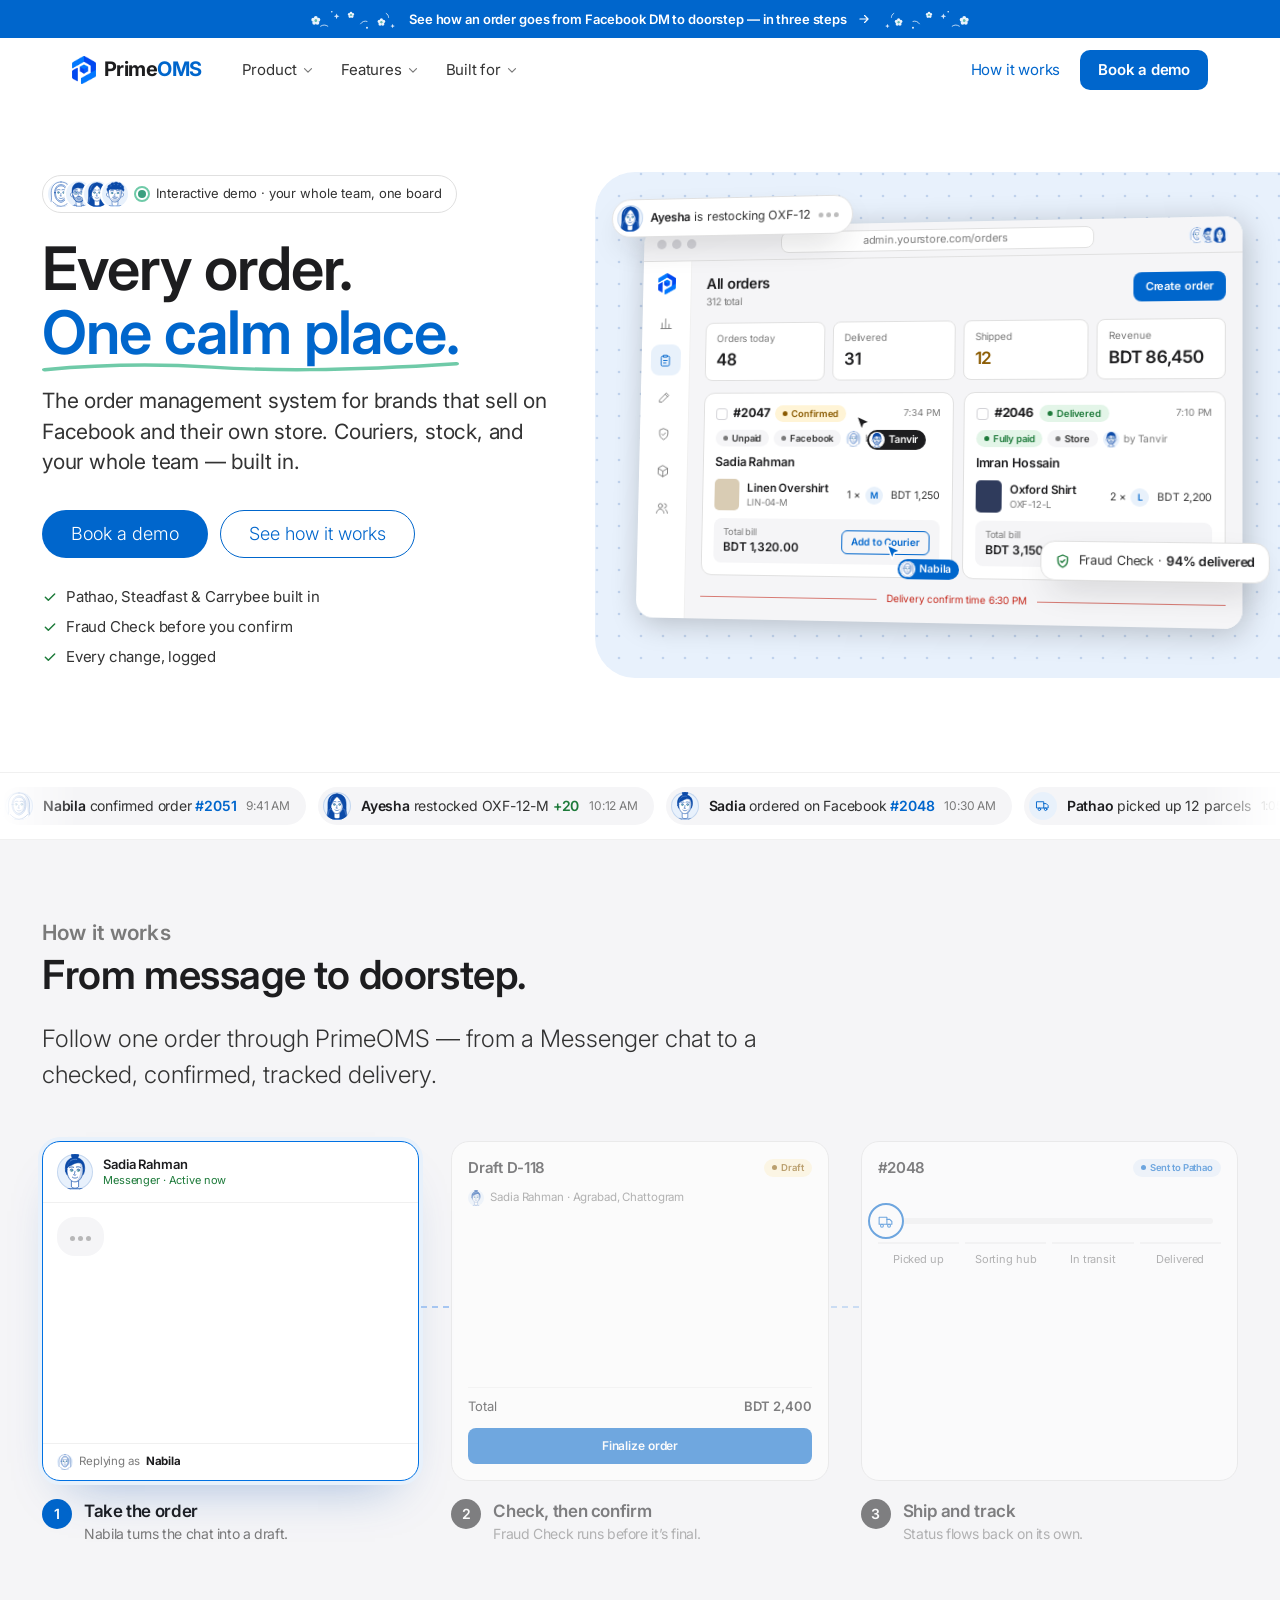
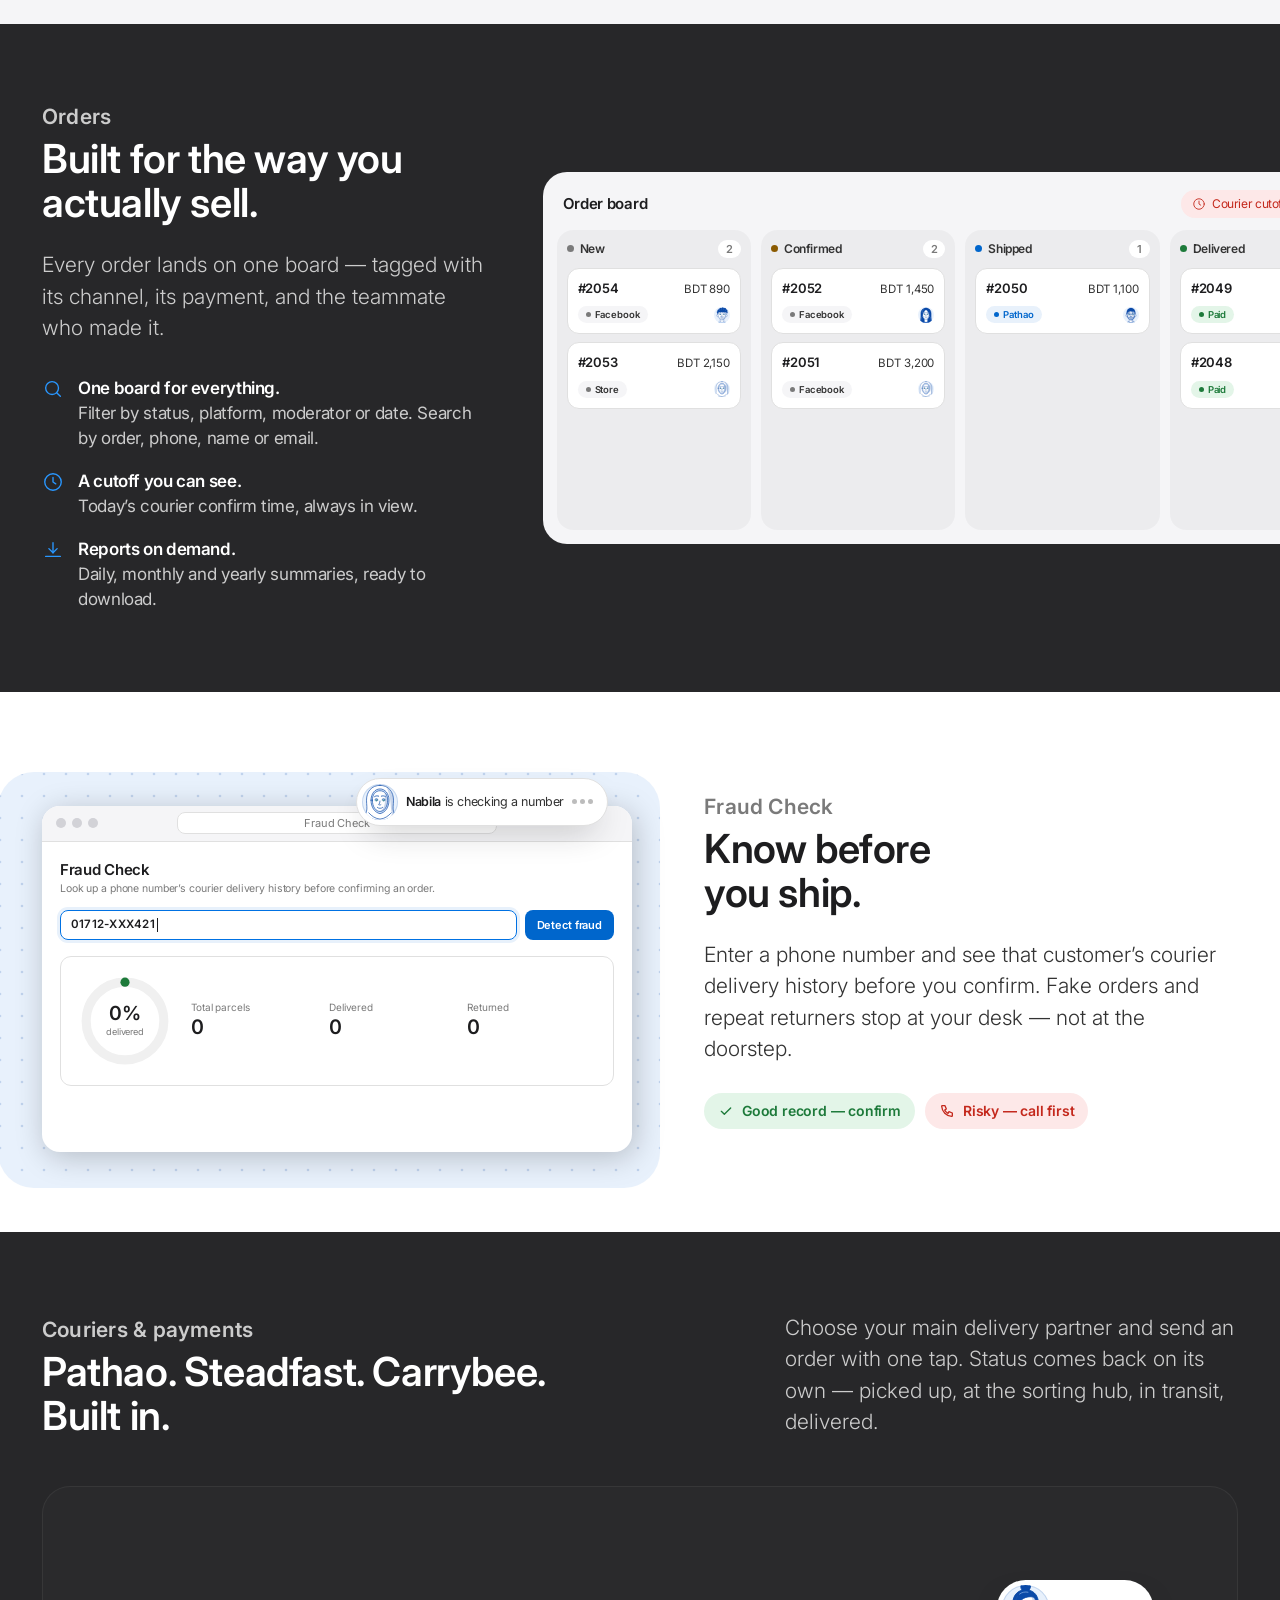
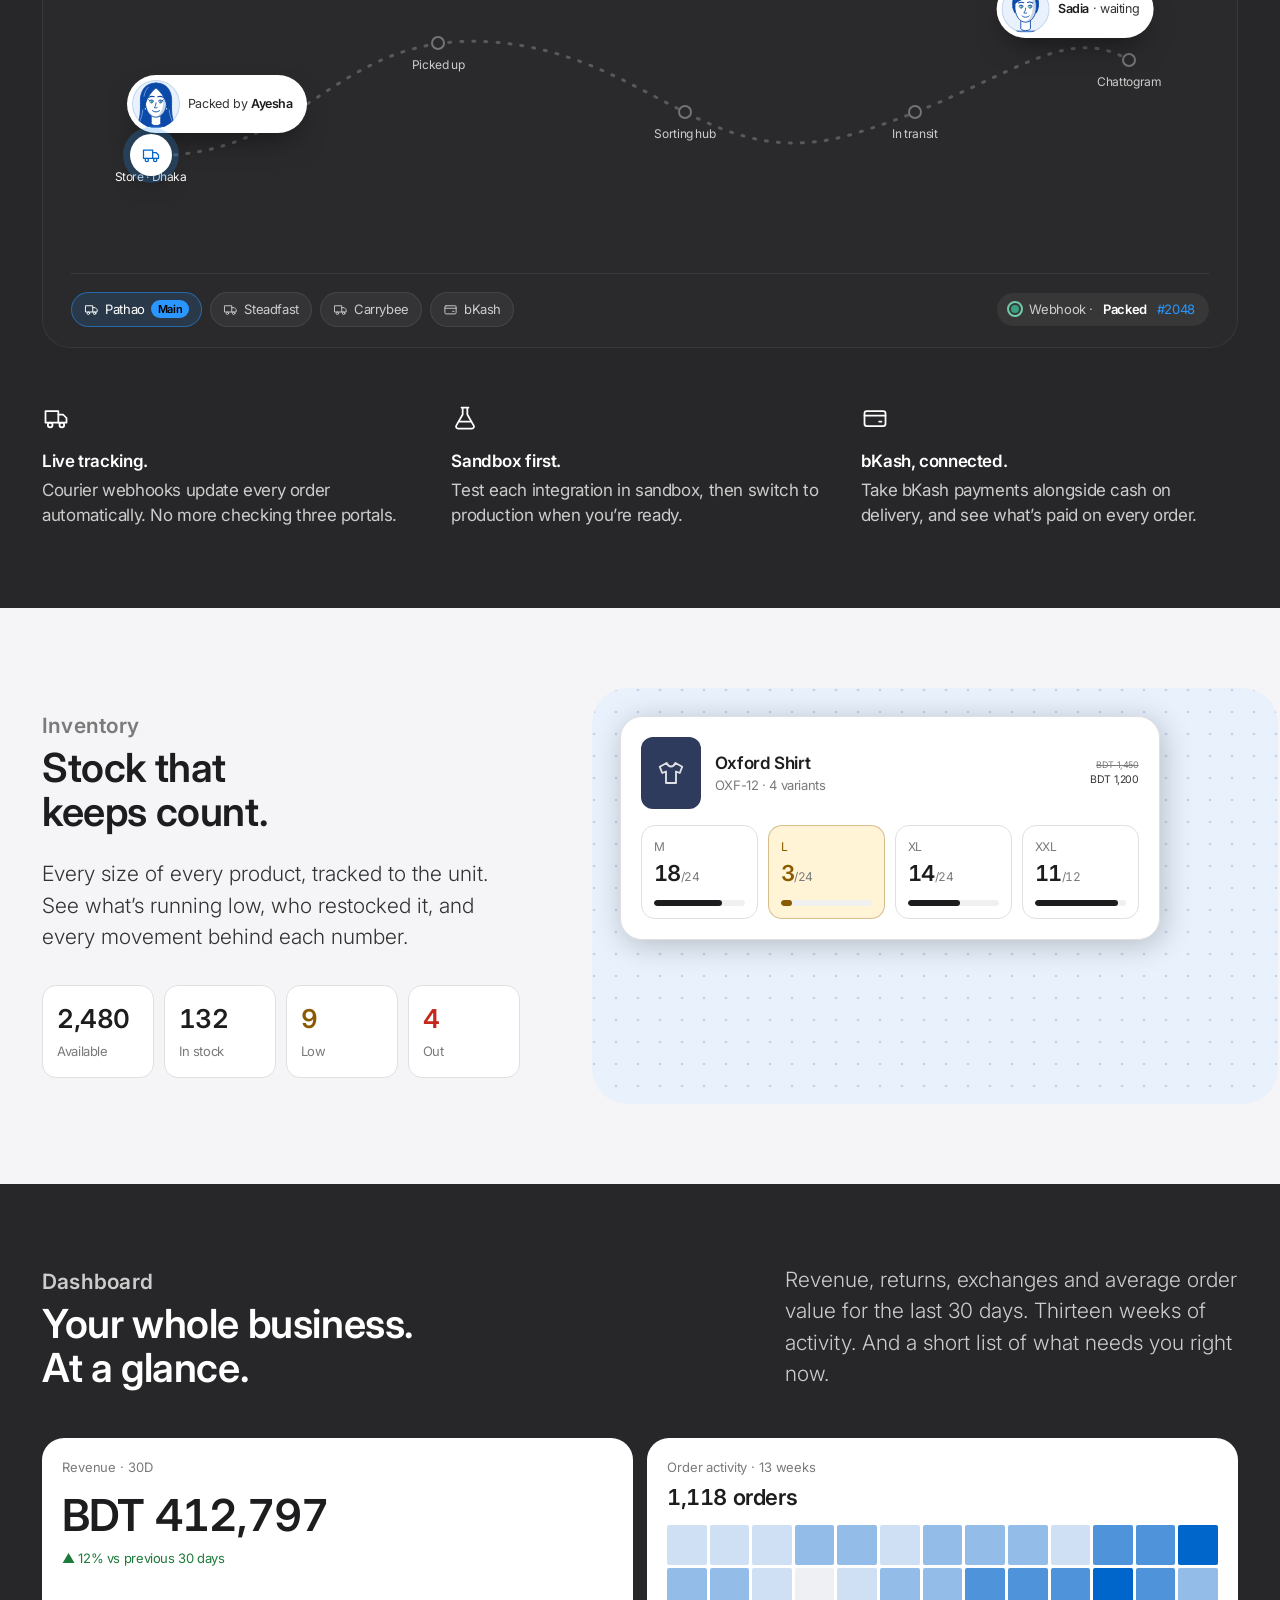
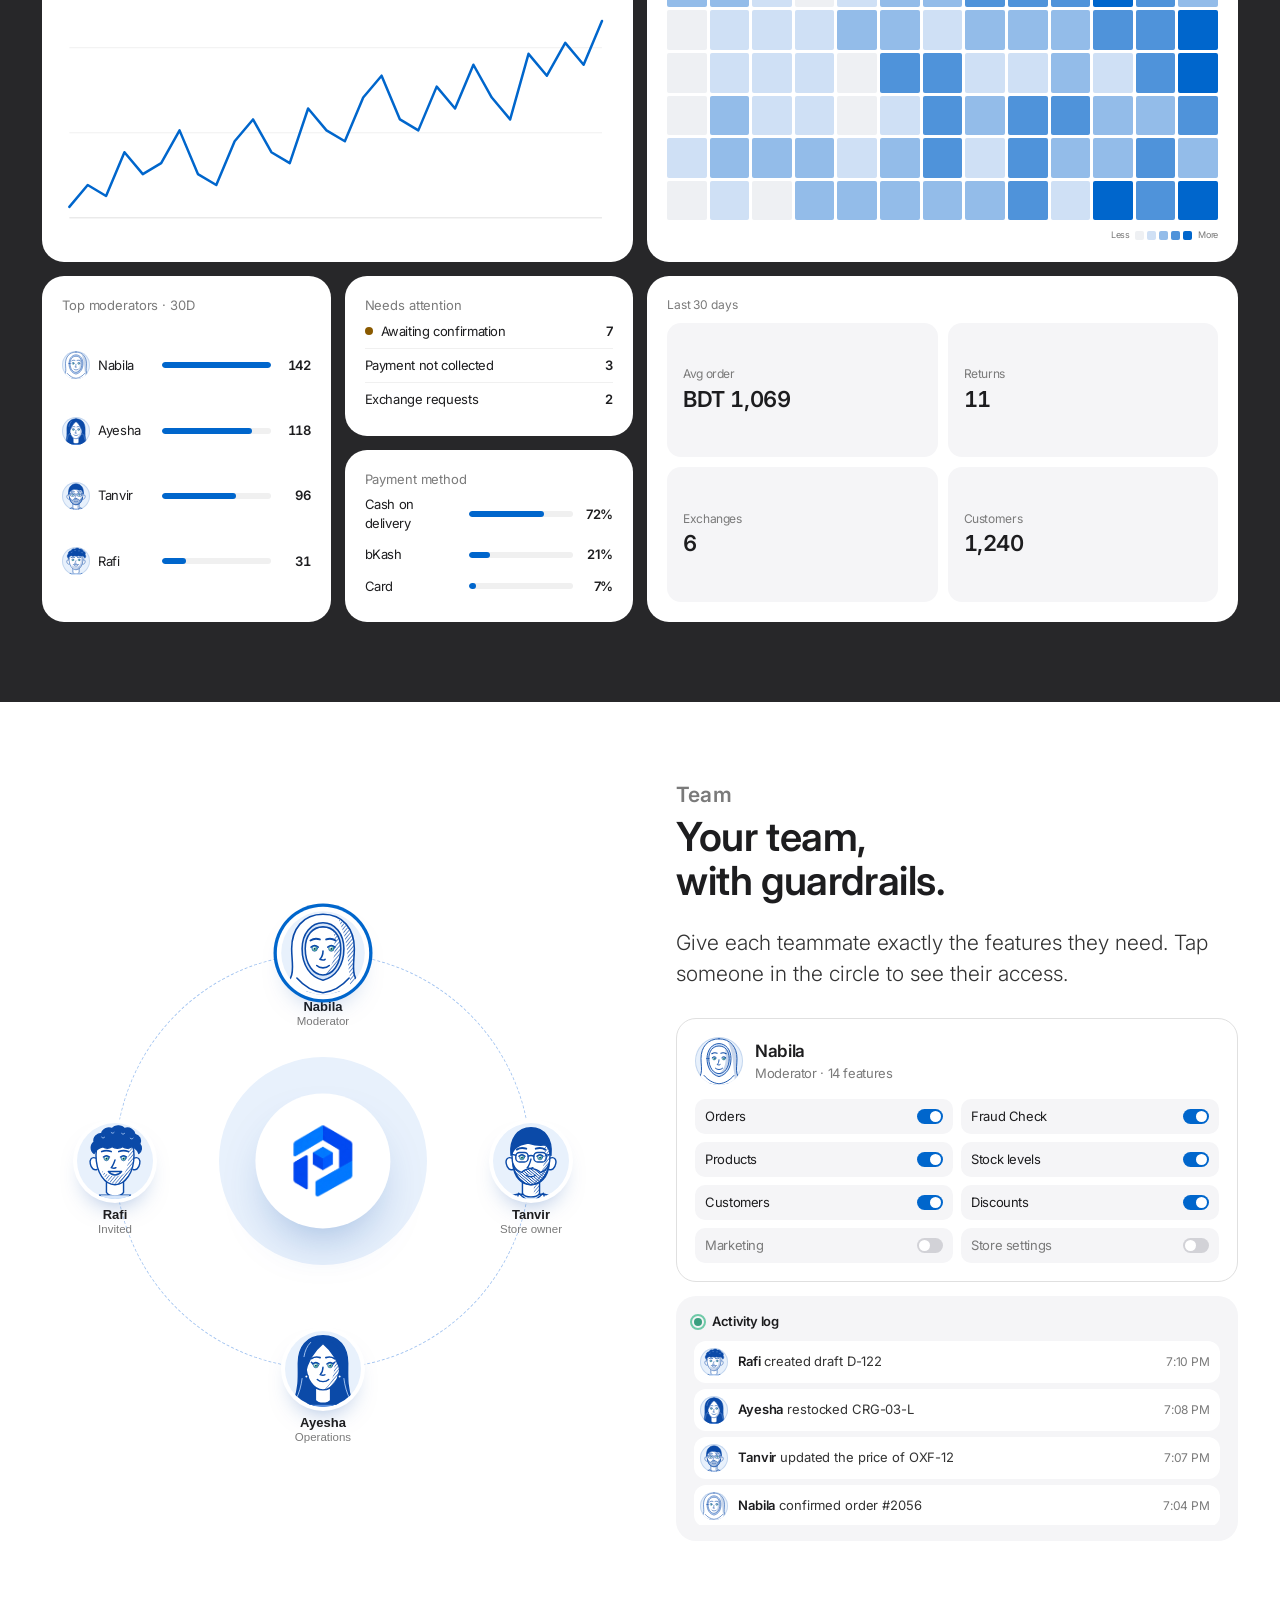
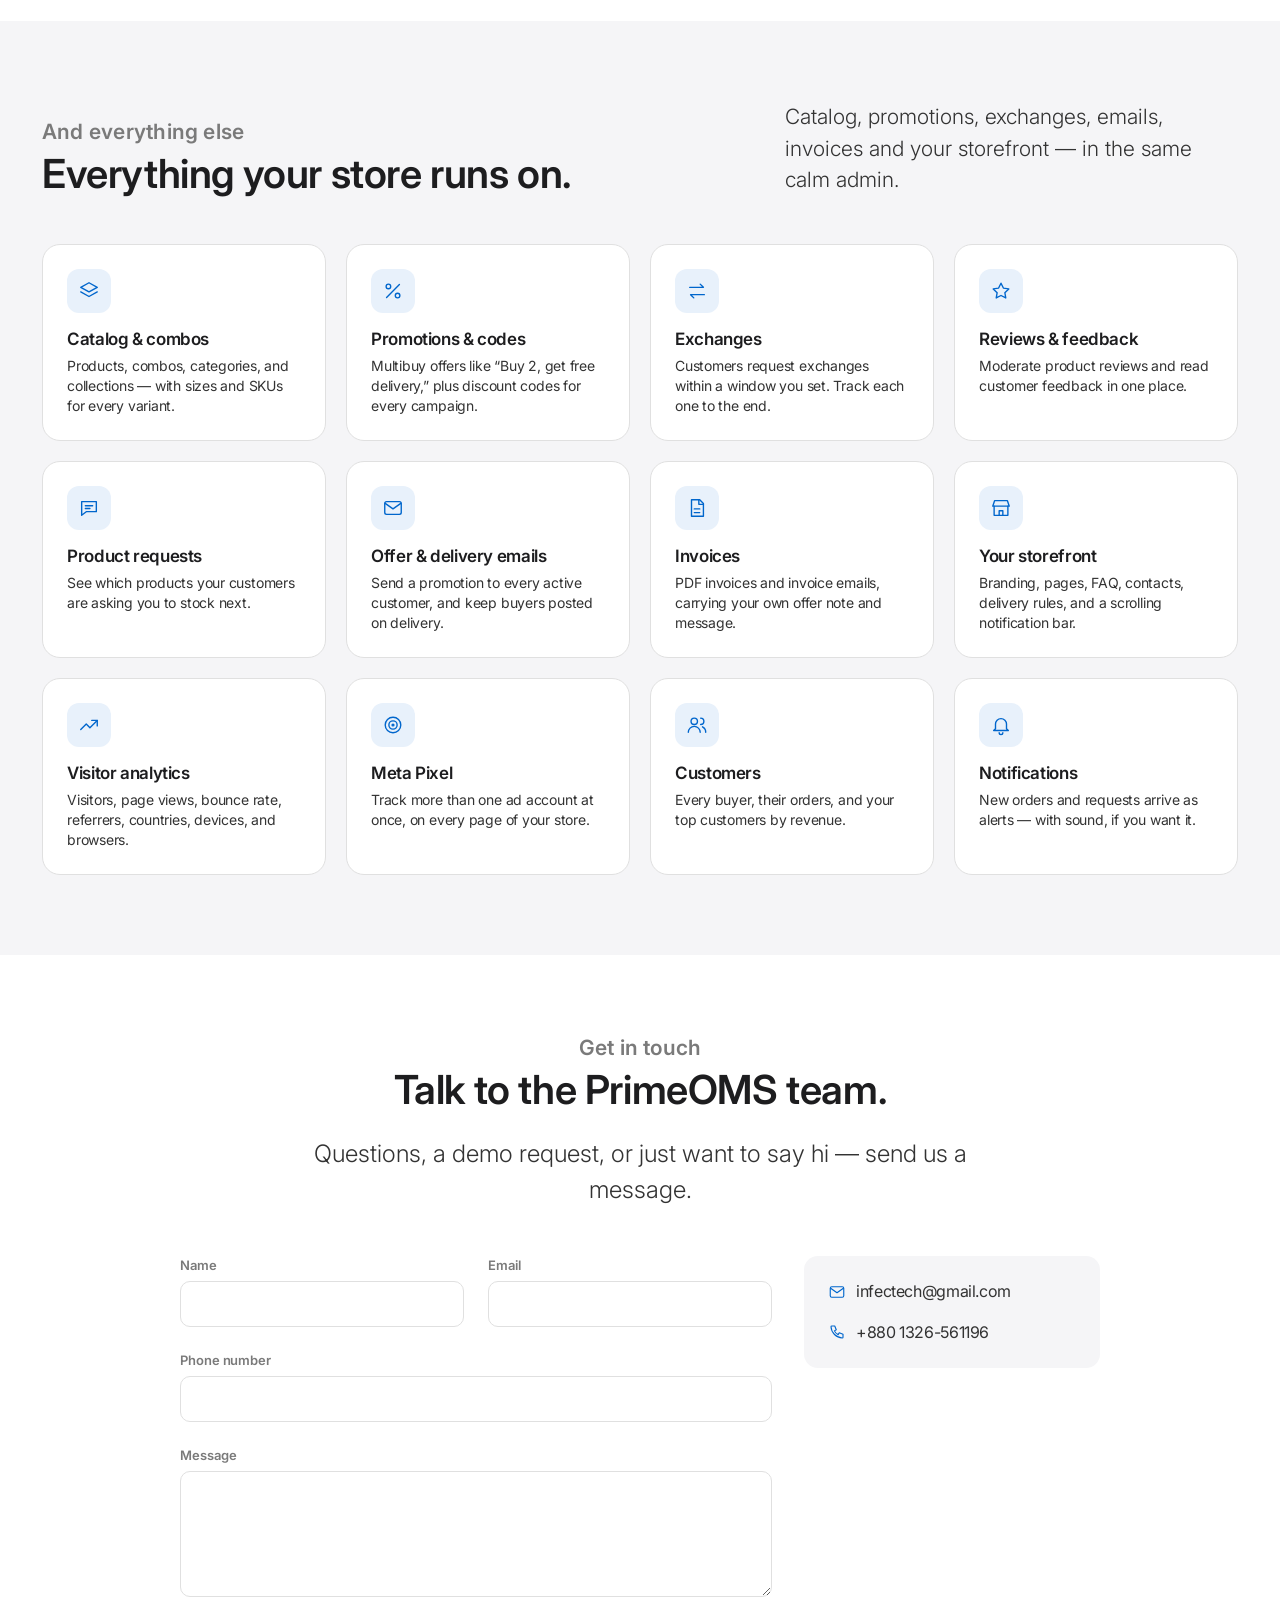
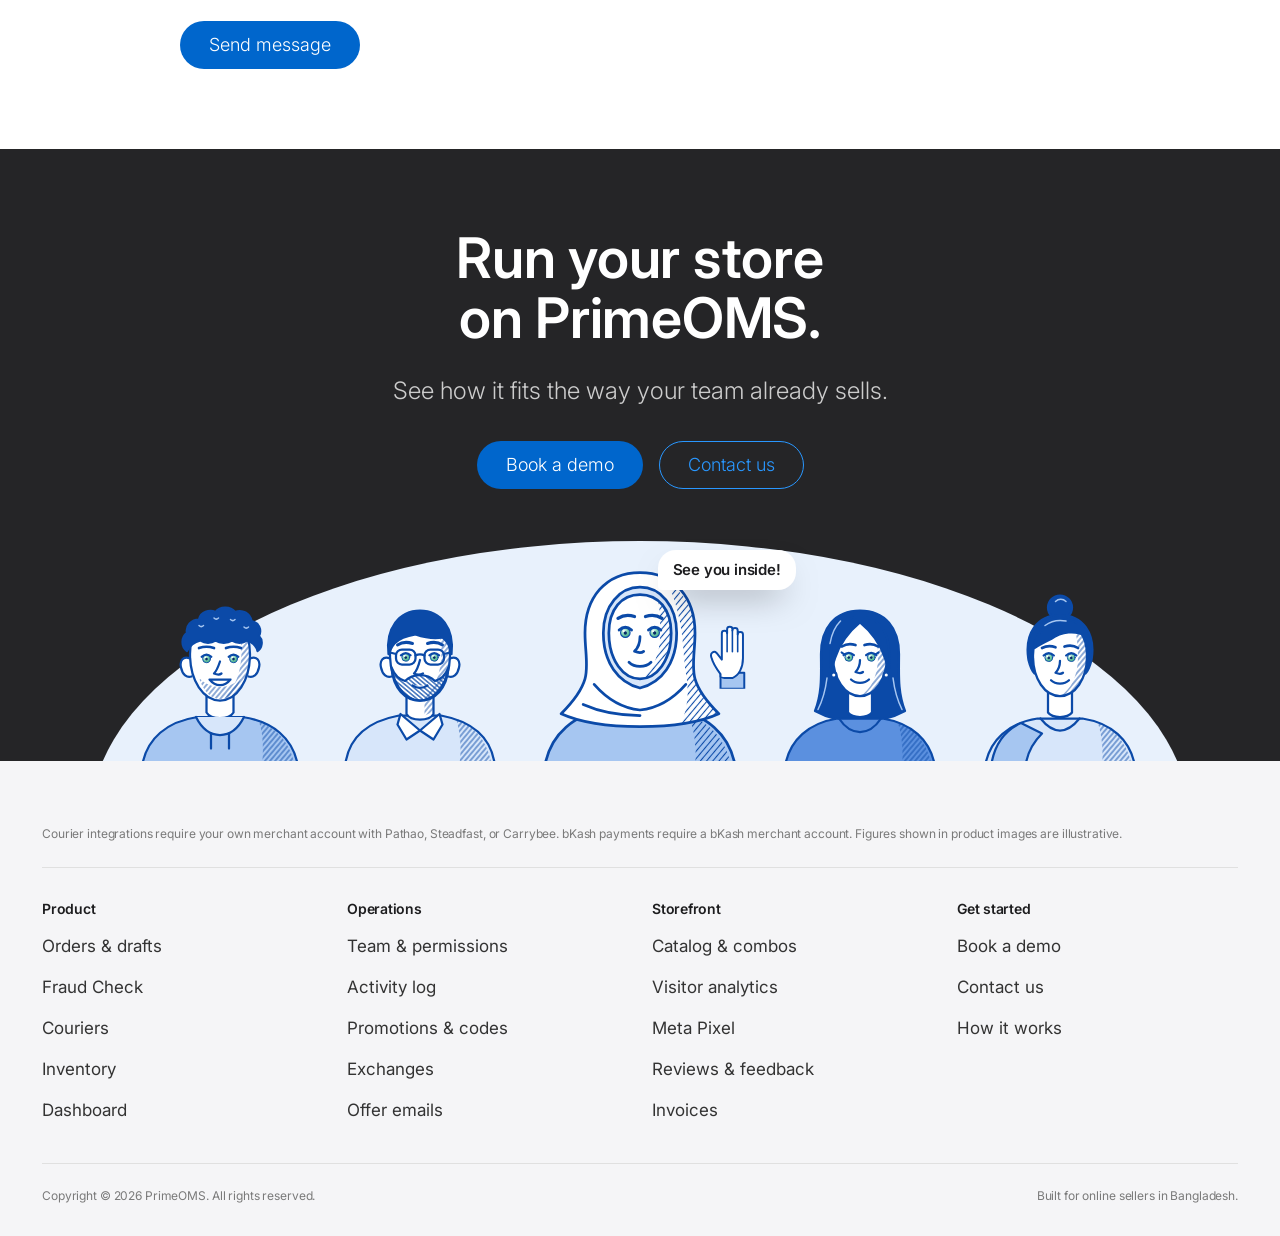
==== commit c7bfc353: "Add contact form section to the landing page" ====
--- a/index.html
+++ b/index.html
@@ -893,15 +893,52 @@
     </div>
   </section>
 
+  <!-- Contact -->
+  <section class="tile tile--light contact" id="contact">
+    <div class="container">
+      <header class="sh">
+        <p class="eyebrow">Get in touch</p>
+        <h2 class="h-section">Talk to the PrimeOMS team.</h2>
+        <p class="lead">Questions, a demo request, or just want to say hi — send us a message.</p>
+      </header>
+      <div class="contact__wrap">
+        <form class="contact__form" action="https://formspree.io/f/mbdnzepe" method="POST">
+          <div class="contact__row">
+            <label class="contact__field">
+              <span class="contact__label">Name</span>
+              <input class="contact__input" type="text" name="name" autocomplete="name" required>
+            </label>
+            <label class="contact__field">
+              <span class="contact__label">Email</span>
+              <input class="contact__input" type="email" name="email" autocomplete="email" required>
+            </label>
+          </div>
+          <label class="contact__field">
+            <span class="contact__label">Phone number</span>
+            <input class="contact__input" type="tel" name="phone" autocomplete="tel" required>
+          </label>
+          <label class="contact__field">
+            <span class="contact__label">Message</span>
+            <textarea class="contact__input contact__input--area" name="message" rows="5" required></textarea>
+          </label>
+          <button class="btn btn--primary btn--lg" type="submit">Send message</button>
+        </form>
+        <div class="contact__info">
+          <p><svg class="icon" aria-hidden="true"><use href="#i-mail"/></svg><a href="mailto:infectech@gmail.com">infectech@gmail.com</a></p>
+          <p><svg class="icon" aria-hidden="true"><use href="#i-phone"/></svg><a href="tel:+8801326561196">+880 1326-561196</a></p>
+        </div>
+      </div>
+    </div>
+  </section>
+
   <!-- CTA with the cast -->
   <section class="tile tile--dark-3 cta2" id="get-started" data-scene="cta">
     <div class="container cta2__inner">
       <h2 class="h-hero">Run your store<br>on PrimeOMS.</h2>
       <p class="lead">See how it fits the way your team already sells.</p>
       <div class="ctas">
-        <!-- TODO: replace with the real PrimeOMS contact address or booking link -->
-        <a class="btn btn--primary btn--lg" href="mailto:hello@primeoms.com?subject=PrimeOMS%20demo">Book a demo</a>
-        <a class="btn btn--ghost btn--lg" href="#features">Explore features</a>
+        <a class="btn btn--primary btn--lg" href="mailto:infectech@gmail.com?subject=PrimeOMS%20demo">Book a demo</a>
+        <a class="btn btn--ghost btn--lg" href="#contact">Contact us</a>
       </div>
     </div>
     <div class="cast" aria-hidden="true">
@@ -963,6 +1000,7 @@
         <h3>Get started</h3>
         <ul>
           <li><a href="#get-started">Book a demo</a></li>
+          <li><a href="#contact">Contact us</a></li>
           <li><a href="#how">How it works</a></li>
         </ul>
       </div>
--- a/css/styles.css
+++ b/css/styles.css
@@ -1444,3 +1444,89 @@
   .h-hero { font-size: 28px; }
   .btn--lg { padding: 12px 22px; font-size: 17px; }
 }
+
+/* --------------------------------------------------------------------------
+   Contact form
+   -------------------------------------------------------------------------- */
+
+.contact__wrap {
+  display: grid;
+  grid-template-columns: minmax(0, 2fr) minmax(0, 1fr);
+  gap: var(--s-xl);
+  max-width: 920px;
+  margin: 0 auto;
+  align-items: start;
+}
+
+.contact__form {
+  display: flex;
+  flex-direction: column;
+  gap: var(--s-lg);
+}
+
+.contact__row {
+  display: grid;
+  grid-template-columns: repeat(2, minmax(0, 1fr));
+  gap: var(--s-lg);
+}
+
+.contact__field {
+  display: flex;
+  flex-direction: column;
+  gap: 6px;
+}
+
+.contact__label {
+  font-size: 13px;
+  font-weight: 600;
+  letter-spacing: -0.08px;
+  color: var(--ink-48);
+}
+
+.contact__input {
+  width: 100%;
+  padding: 12px 14px;
+  font-family: inherit;
+  font-size: 16px;
+  color: var(--ink);
+  background: var(--canvas);
+  border: 1px solid var(--hairline);
+  border-radius: 10px;
+  transition: border-color 0.2s ease, box-shadow 0.2s ease;
+}
+
+.contact__input:focus {
+  outline: none;
+  border-color: var(--primary);
+  box-shadow: 0 0 0 3px rgba(0, 102, 204, 0.12);
+}
+
+.contact__input--area { resize: vertical; min-height: 120px; }
+
+.contact__form .btn { align-self: flex-start; }
+
+.contact__info {
+  display: flex;
+  flex-direction: column;
+  gap: var(--s-md);
+  padding: var(--s-lg);
+  background: var(--parchment);
+  border-radius: 14px;
+}
+
+.contact__info p {
+  display: flex;
+  align-items: center;
+  gap: 10px;
+  font-size: 16px;
+  color: var(--ink-80);
+}
+
+.contact__info .icon { font-size: 18px; color: var(--primary); flex-shrink: 0; }
+.contact__info a { color: inherit; }
+.contact__info a:hover { color: var(--primary); }
+
+@media (max-width: 767px) {
+  .contact__wrap { grid-template-columns: minmax(0, 1fr); }
+  .contact__row { grid-template-columns: minmax(0, 1fr); }
+}
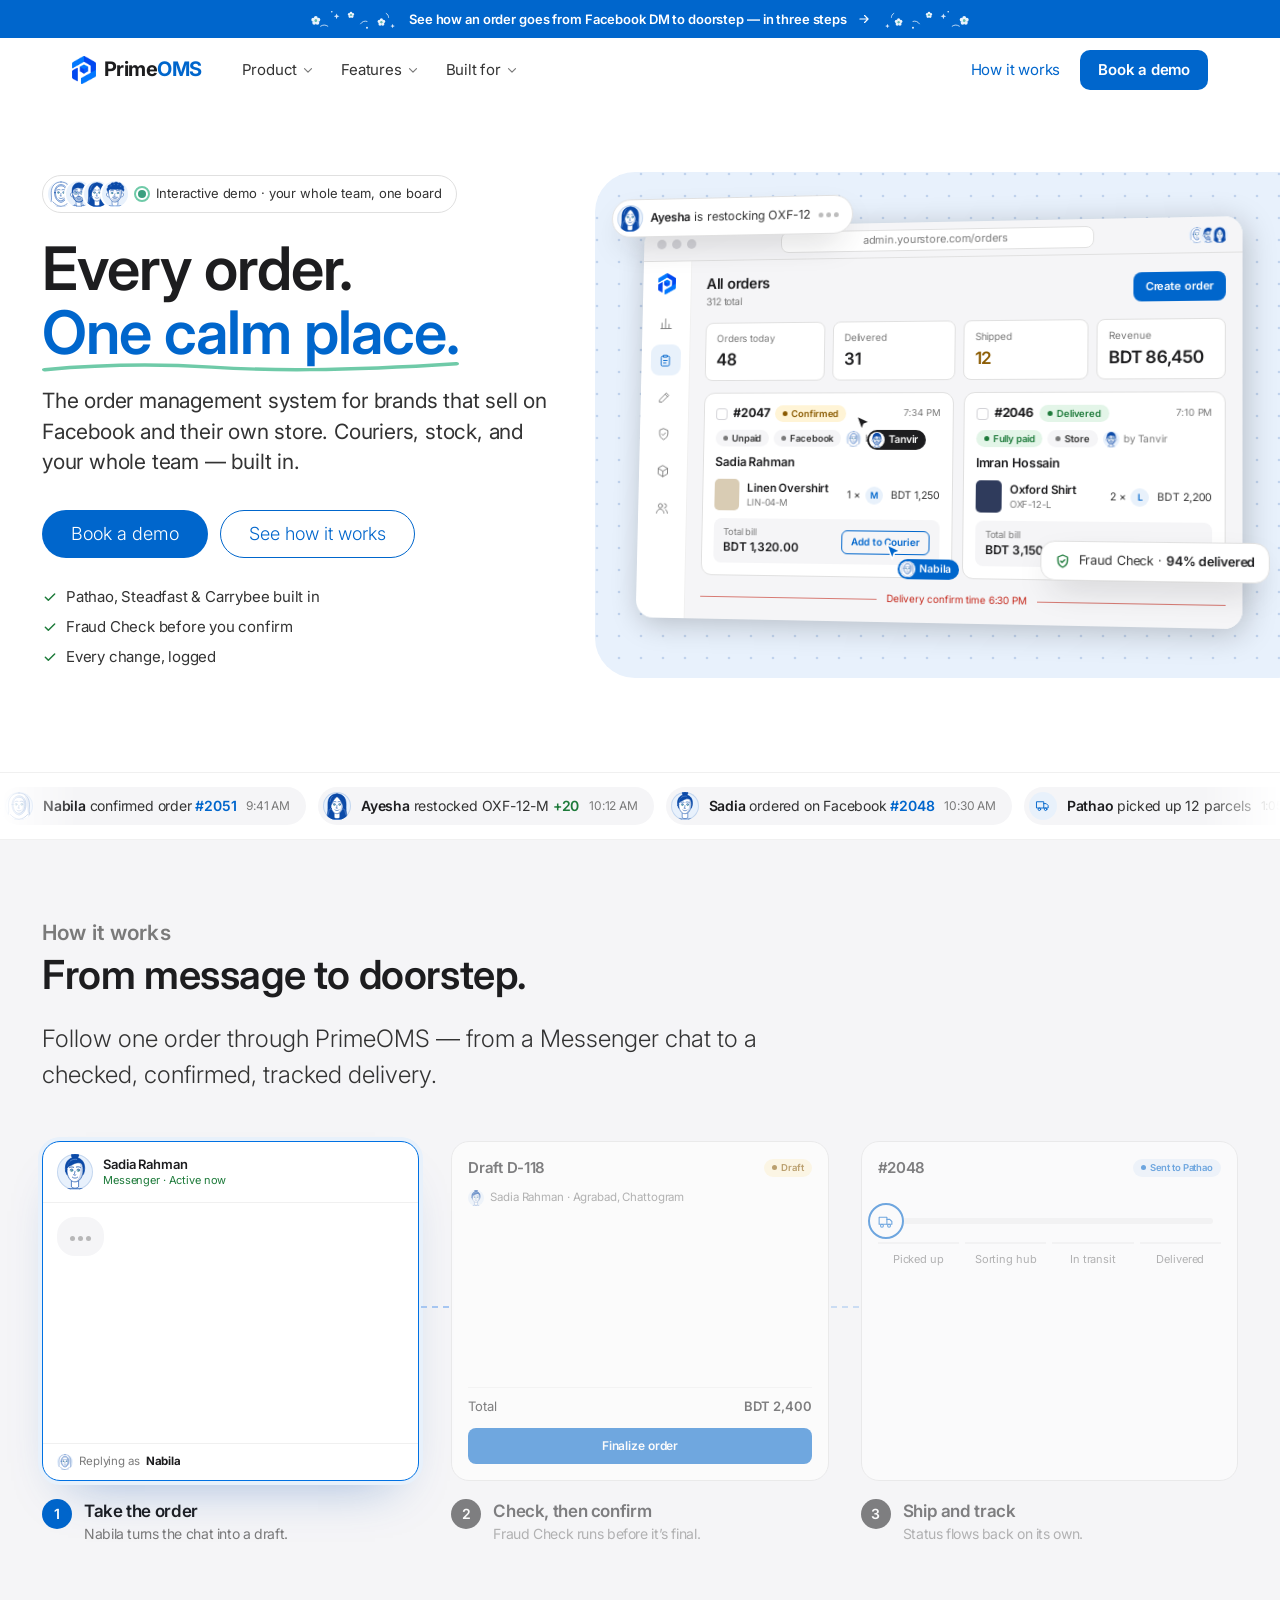
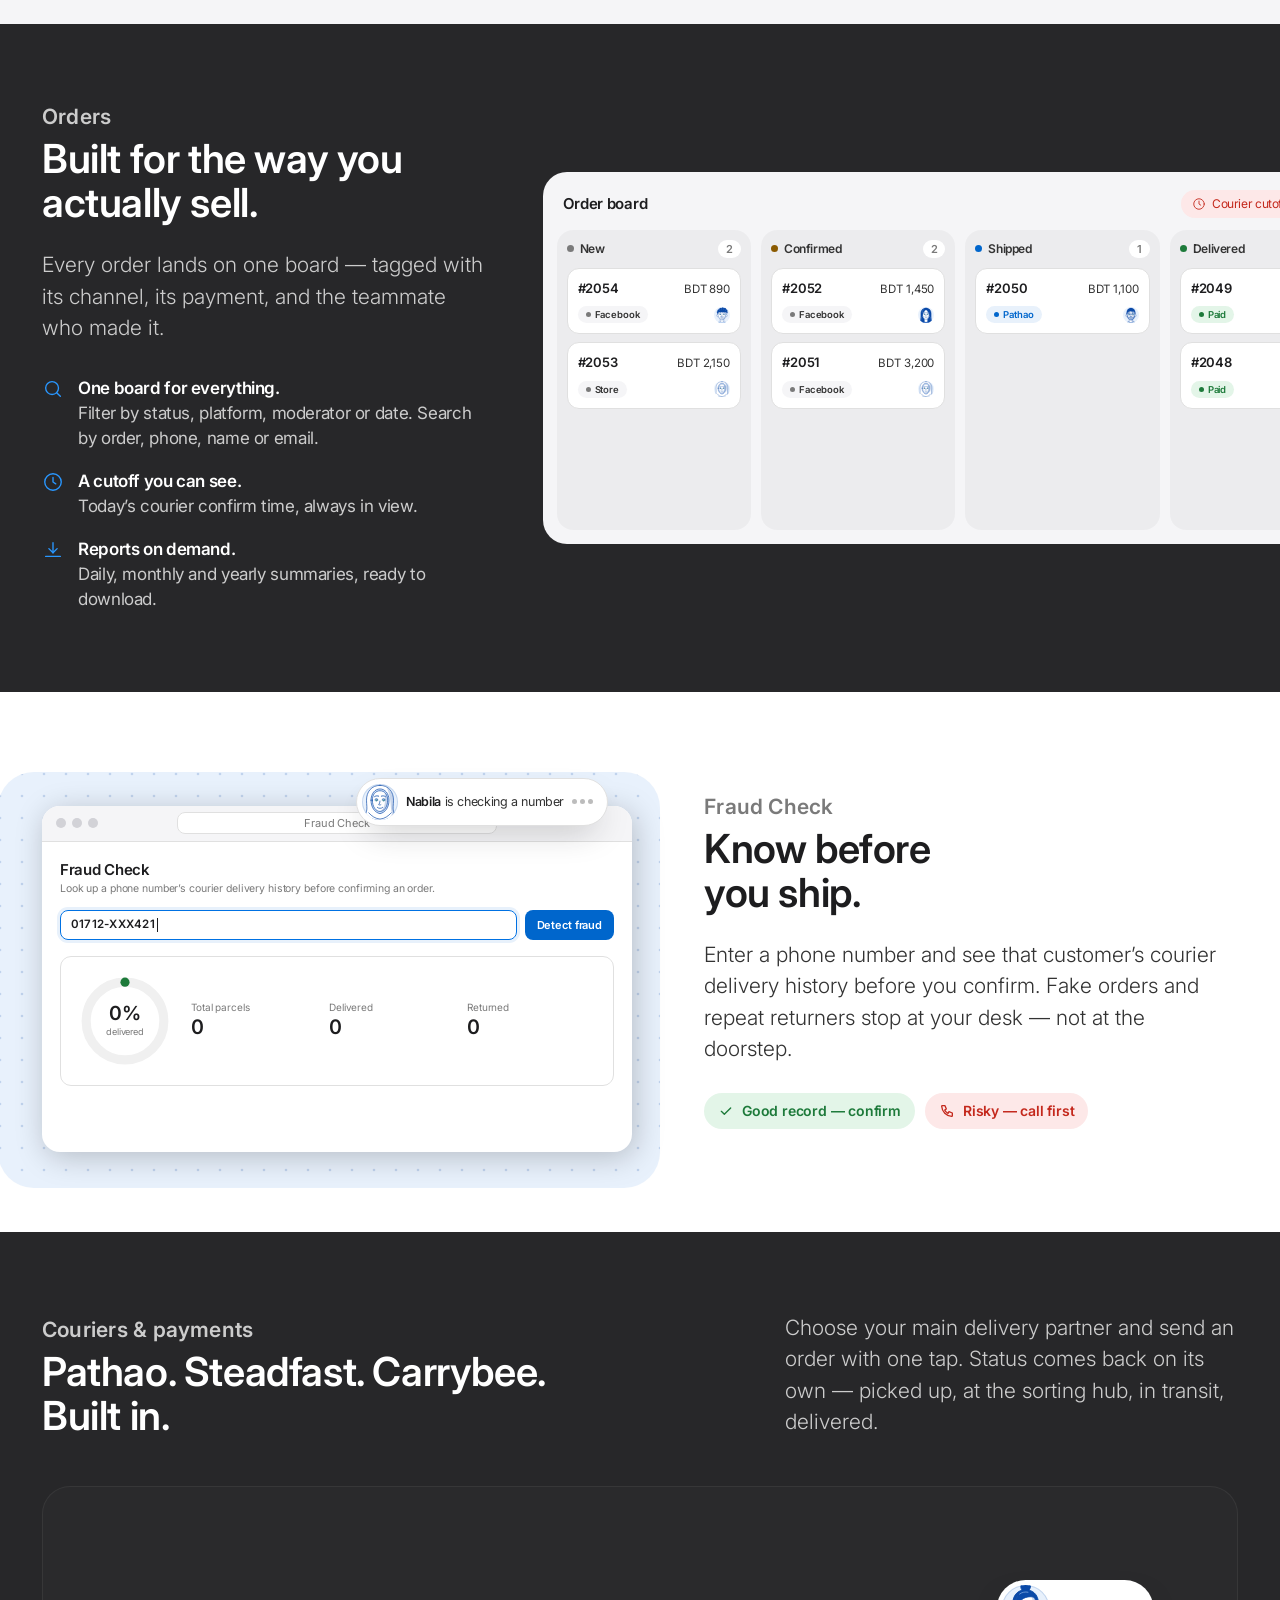
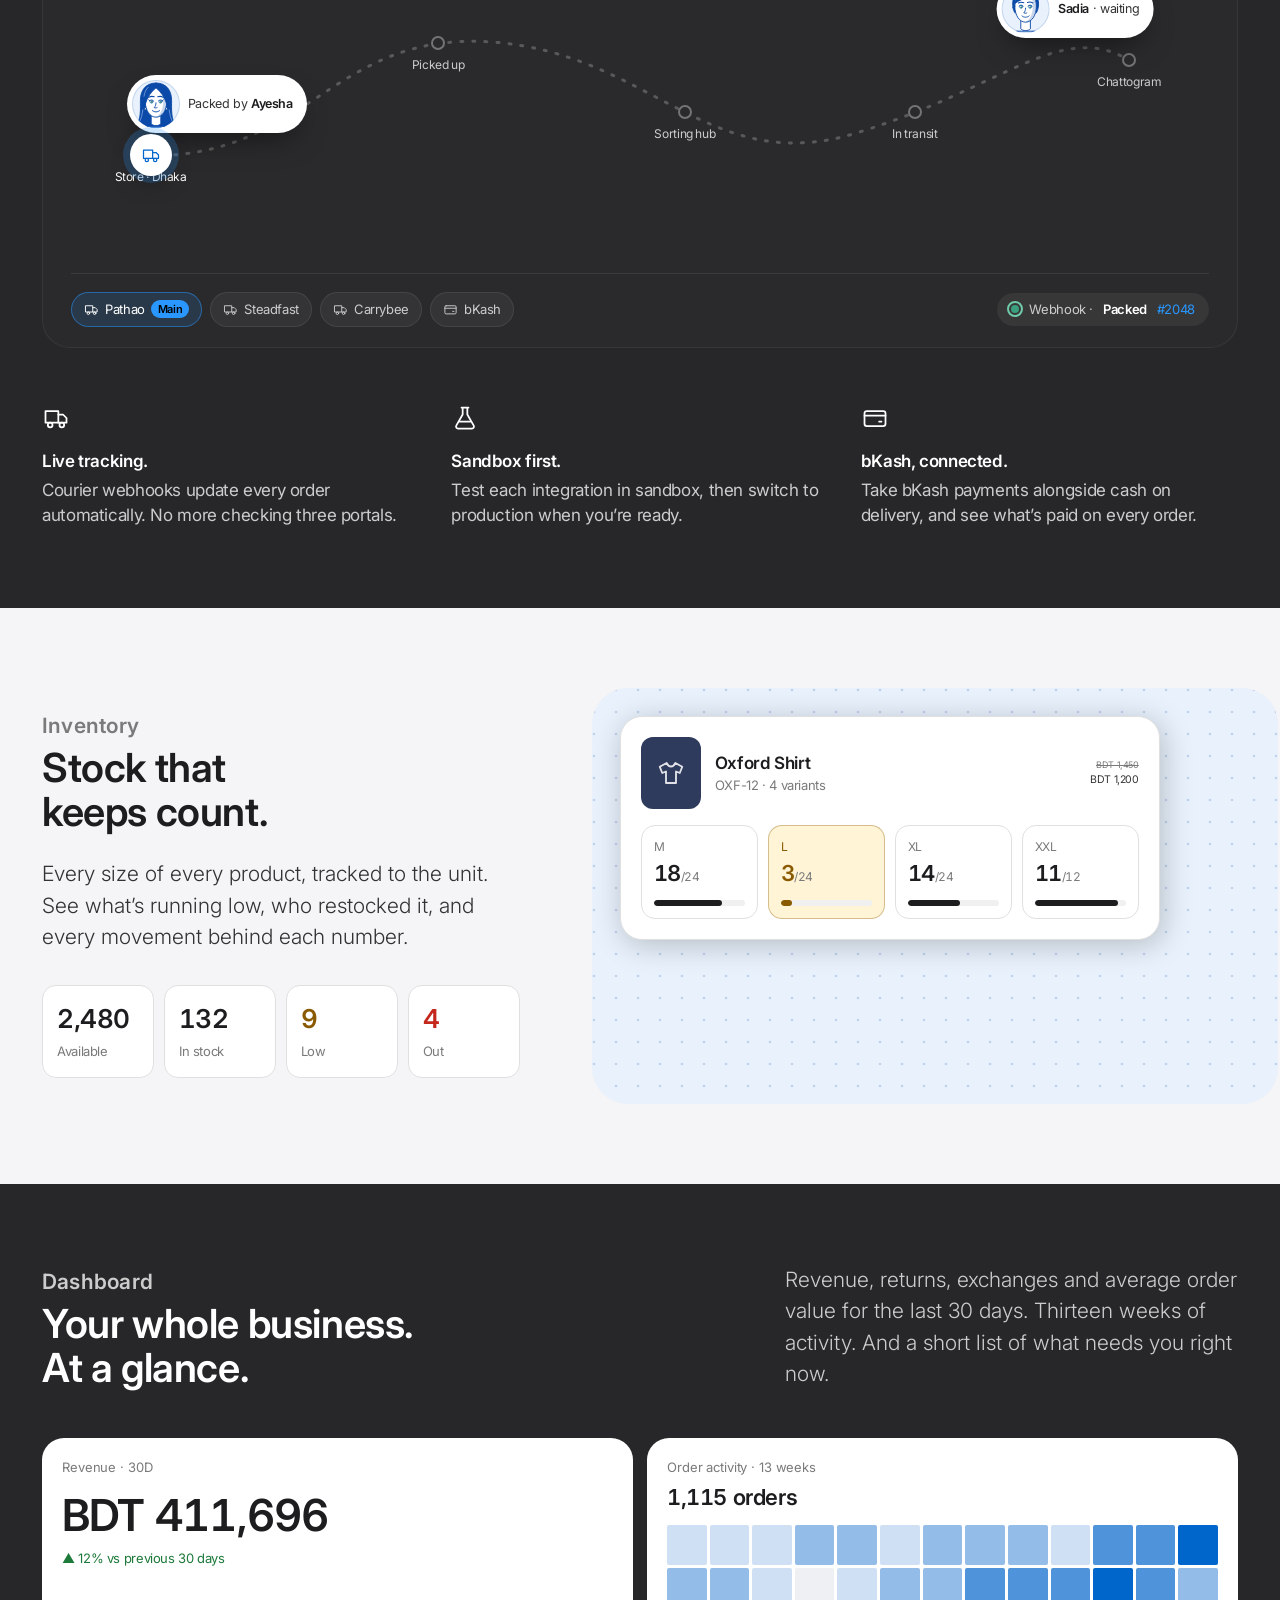
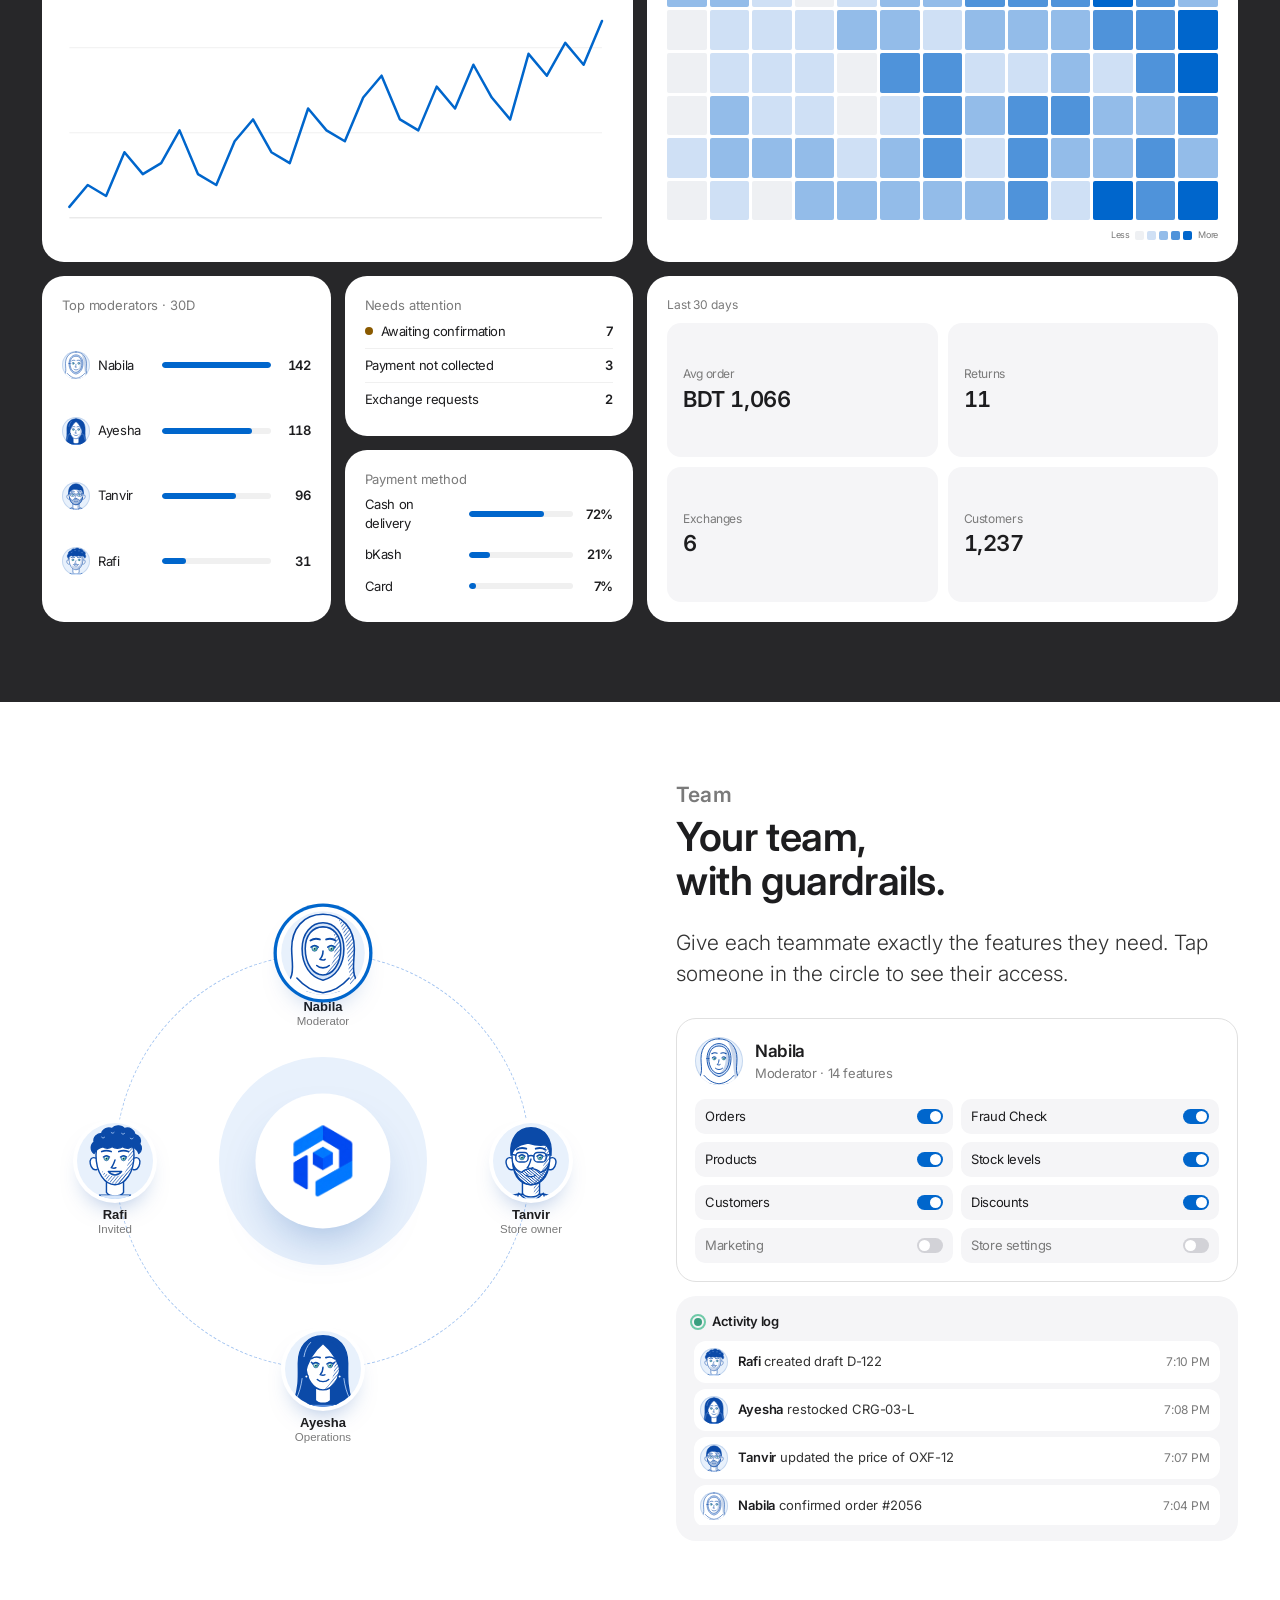
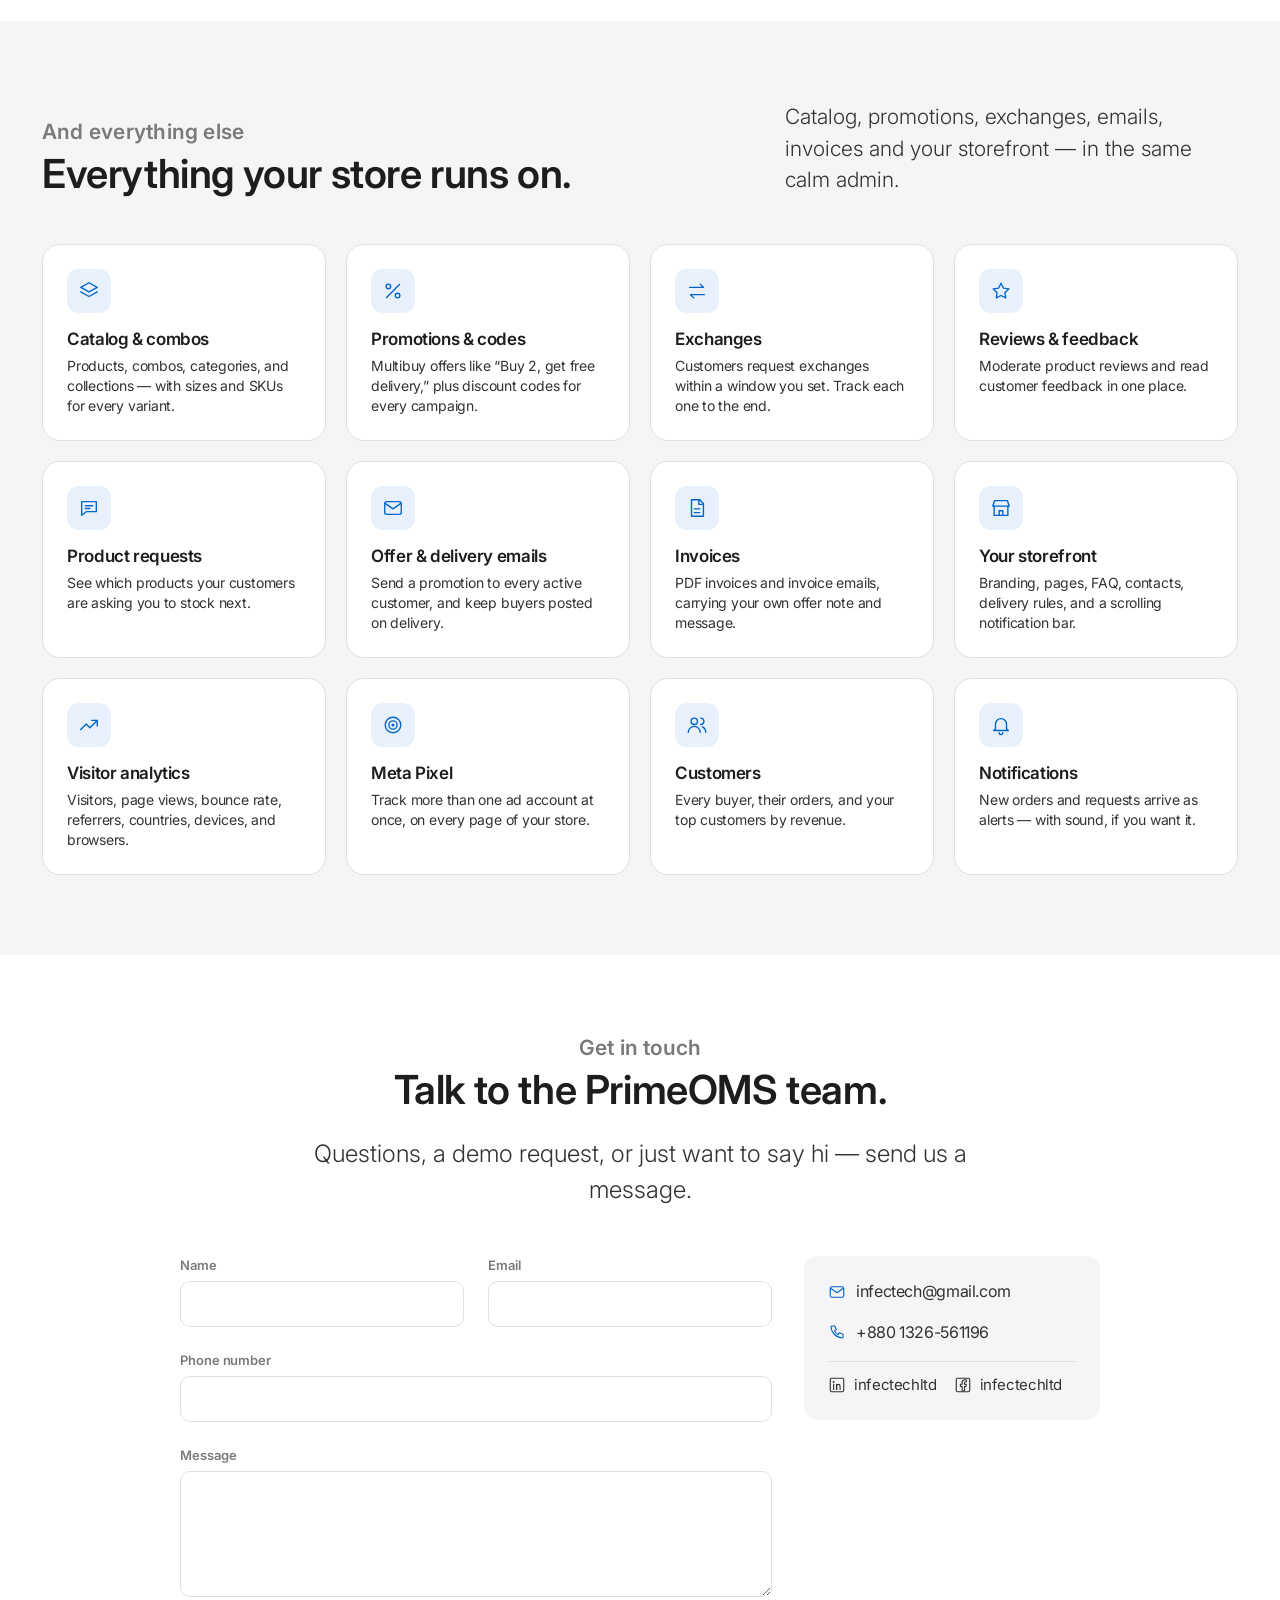
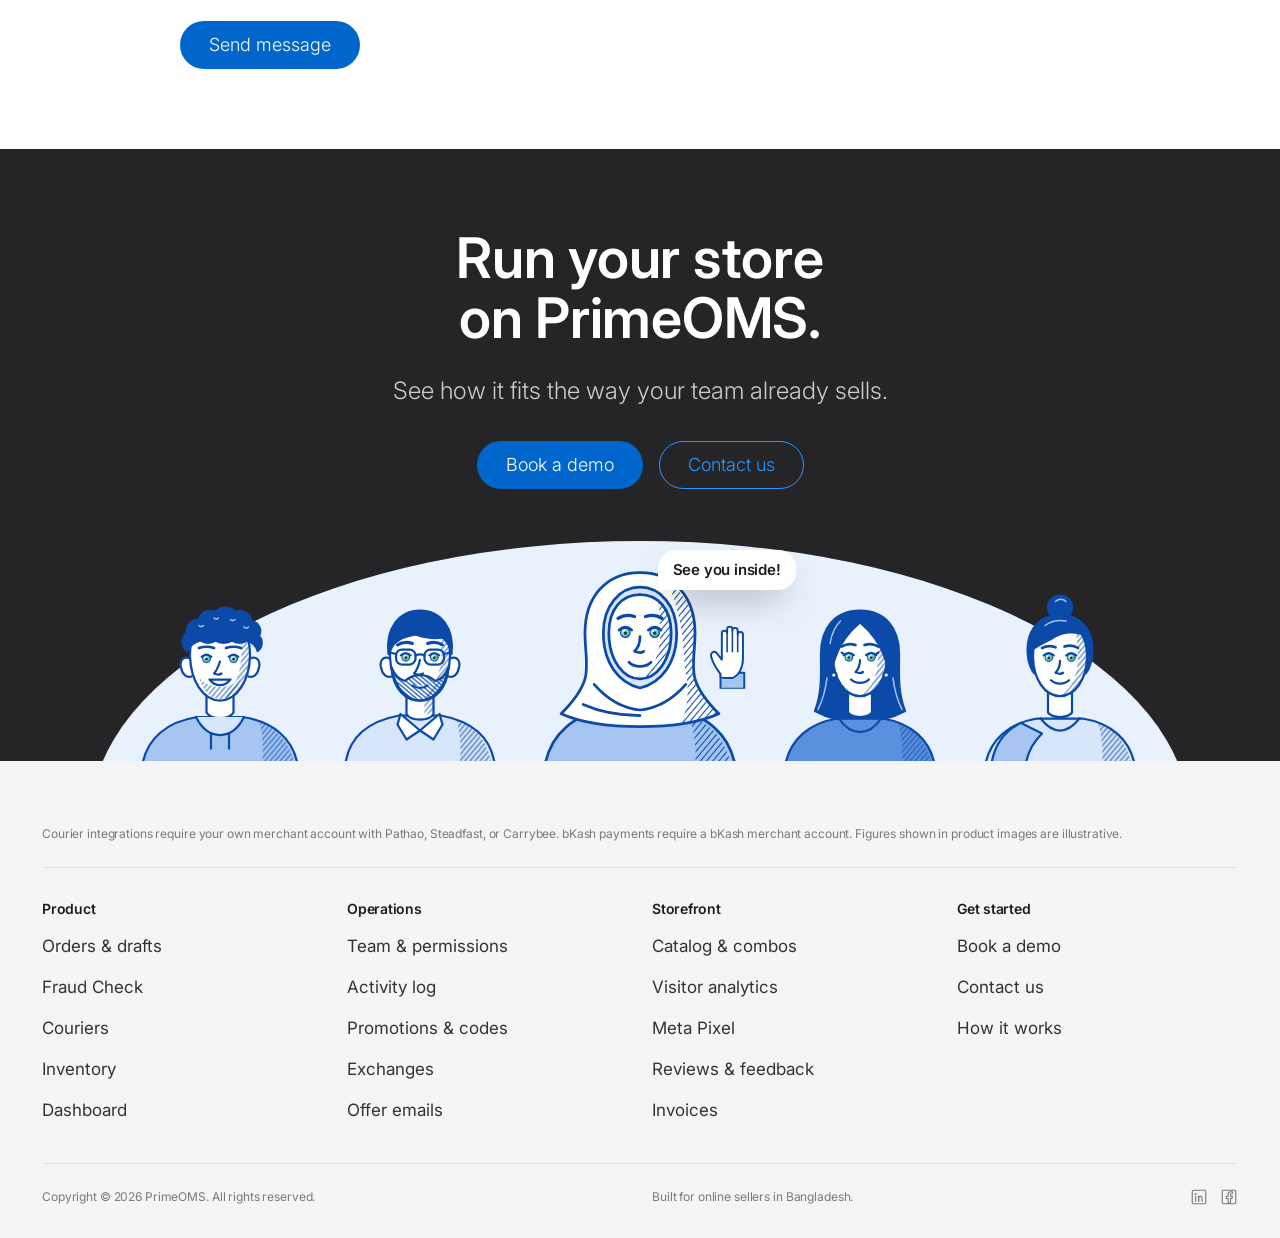
==== commit 7e424b2c: "Add social media links to contact section" ====
--- a/index.html
+++ b/index.html
@@ -59,6 +59,8 @@
   <symbol id="i-chevron" viewBox="0 0 24 24"><path d="M6 9.5l6 6 6-6"/></symbol>
   <symbol id="i-arrow" viewBox="0 0 24 24"><path d="M5 12h14M13 6l6 6-6 6"/></symbol>
   <symbol id="i-shirt" viewBox="0 0 24 24"><path d="M8.5 4L3 7l2 5 3-1.2V20h8v-9.2l3 1.2 2-5-5.5-3c-.8 1.8-2.1 2.8-3.5 2.8S9.3 5.8 8.5 4z"/></symbol>
+  <symbol id="i-linkedin" viewBox="0 0 24 24"><rect x="3" y="3" width="18" height="18" rx="2"/><circle cx="7.5" cy="8" r="1.3" fill="currentColor" stroke="none"/><path d="M7.5 11v7"/><path d="M11.5 18v-4.5a2.3 2.3 0 0 1 4.6 0V18"/><path d="M11.5 11v7"/></symbol>
+  <symbol id="i-facebook" viewBox="0 0 24 24"><rect x="3" y="3" width="18" height="18" rx="2"/><path d="M14 20v-6h2l.4-3H14V9.2c0-.9.3-1.5 1.6-1.5H16.5V5.1c-.3 0-1.1-.1-2.1-.1-2.1 0-3.5 1.3-3.5 3.6V11H8.5v3H10.9v6z"/></symbol>
 
   <!-- Illustration: hand-hatched portraits — blue, white & pearl green. Spec: avatardesign.md -->
   <defs>
@@ -926,6 +928,10 @@
         <div class="contact__info">
           <p><svg class="icon" aria-hidden="true"><use href="#i-mail"/></svg><a href="mailto:infectech@gmail.com">infectech@gmail.com</a></p>
           <p><svg class="icon" aria-hidden="true"><use href="#i-phone"/></svg><a href="tel:+8801326561196">+880 1326-561196</a></p>
+          <div class="contact__social">
+            <a href="https://www.linkedin.com/company/infectechltd" target="_blank" rel="noopener" aria-label="Infectech Ltd on LinkedIn"><svg class="icon" aria-hidden="true"><use href="#i-linkedin"/></svg><span>infectechltd</span></a>
+            <a href="https://www.facebook.com/infectechltd" target="_blank" rel="noopener" aria-label="Infectech Ltd on Facebook"><svg class="icon" aria-hidden="true"><use href="#i-facebook"/></svg><span>infectechltd</span></a>
+          </div>
         </div>
       </div>
     </div>
@@ -1008,6 +1014,10 @@
     <div class="footer__legal">
       <span>Copyright © <span data-year>2026</span> PrimeOMS. All rights reserved.</span>
       <span>Built for online sellers in Bangladesh.</span>
+      <div class="footer__social">
+        <a href="https://www.linkedin.com/company/infectechltd" target="_blank" rel="noopener" aria-label="Infectech Ltd on LinkedIn"><svg class="icon" aria-hidden="true"><use href="#i-linkedin"/></svg></a>
+        <a href="https://www.facebook.com/infectechltd" target="_blank" rel="noopener" aria-label="Infectech Ltd on Facebook"><svg class="icon" aria-hidden="true"><use href="#i-facebook"/></svg></a>
+      </div>
     </div>
   </div>
 </footer>
--- a/css/styles.css
+++ b/css/styles.css
@@ -785,6 +785,7 @@
 .footer__legal {
   display: flex;
   flex-wrap: wrap;
+  align-items: center;
   justify-content: space-between;
   gap: var(--s-xs) var(--s-lg);
   padding-top: var(--s-lg);
@@ -1526,6 +1527,38 @@
 .contact__info a { color: inherit; }
 .contact__info a:hover { color: var(--primary); }
 
+.contact__social {
+  display: flex;
+  gap: var(--s-md);
+  padding-top: var(--s-sm);
+  border-top: 1px solid rgba(29, 29, 31, 0.1);
+}
+
+.contact__social a {
+  display: flex;
+  align-items: center;
+  gap: 8px;
+  font-size: 15px;
+  color: var(--ink-80);
+}
+
+.contact__social .icon { font-size: 18px; color: var(--ink-80); flex-shrink: 0; }
+.contact__social a:hover,
+.contact__social a:hover .icon { color: var(--ink); }
+
+.footer__social {
+  display: flex;
+  gap: var(--s-sm);
+}
+
+.footer__social a {
+  display: flex;
+  color: var(--ink-48);
+}
+
+.footer__social .icon { font-size: 18px; }
+.footer__social a:hover { color: var(--ink-80); }
+
 @media (max-width: 767px) {
   .contact__wrap { grid-template-columns: minmax(0, 1fr); }
   .contact__row { grid-template-columns: minmax(0, 1fr); }
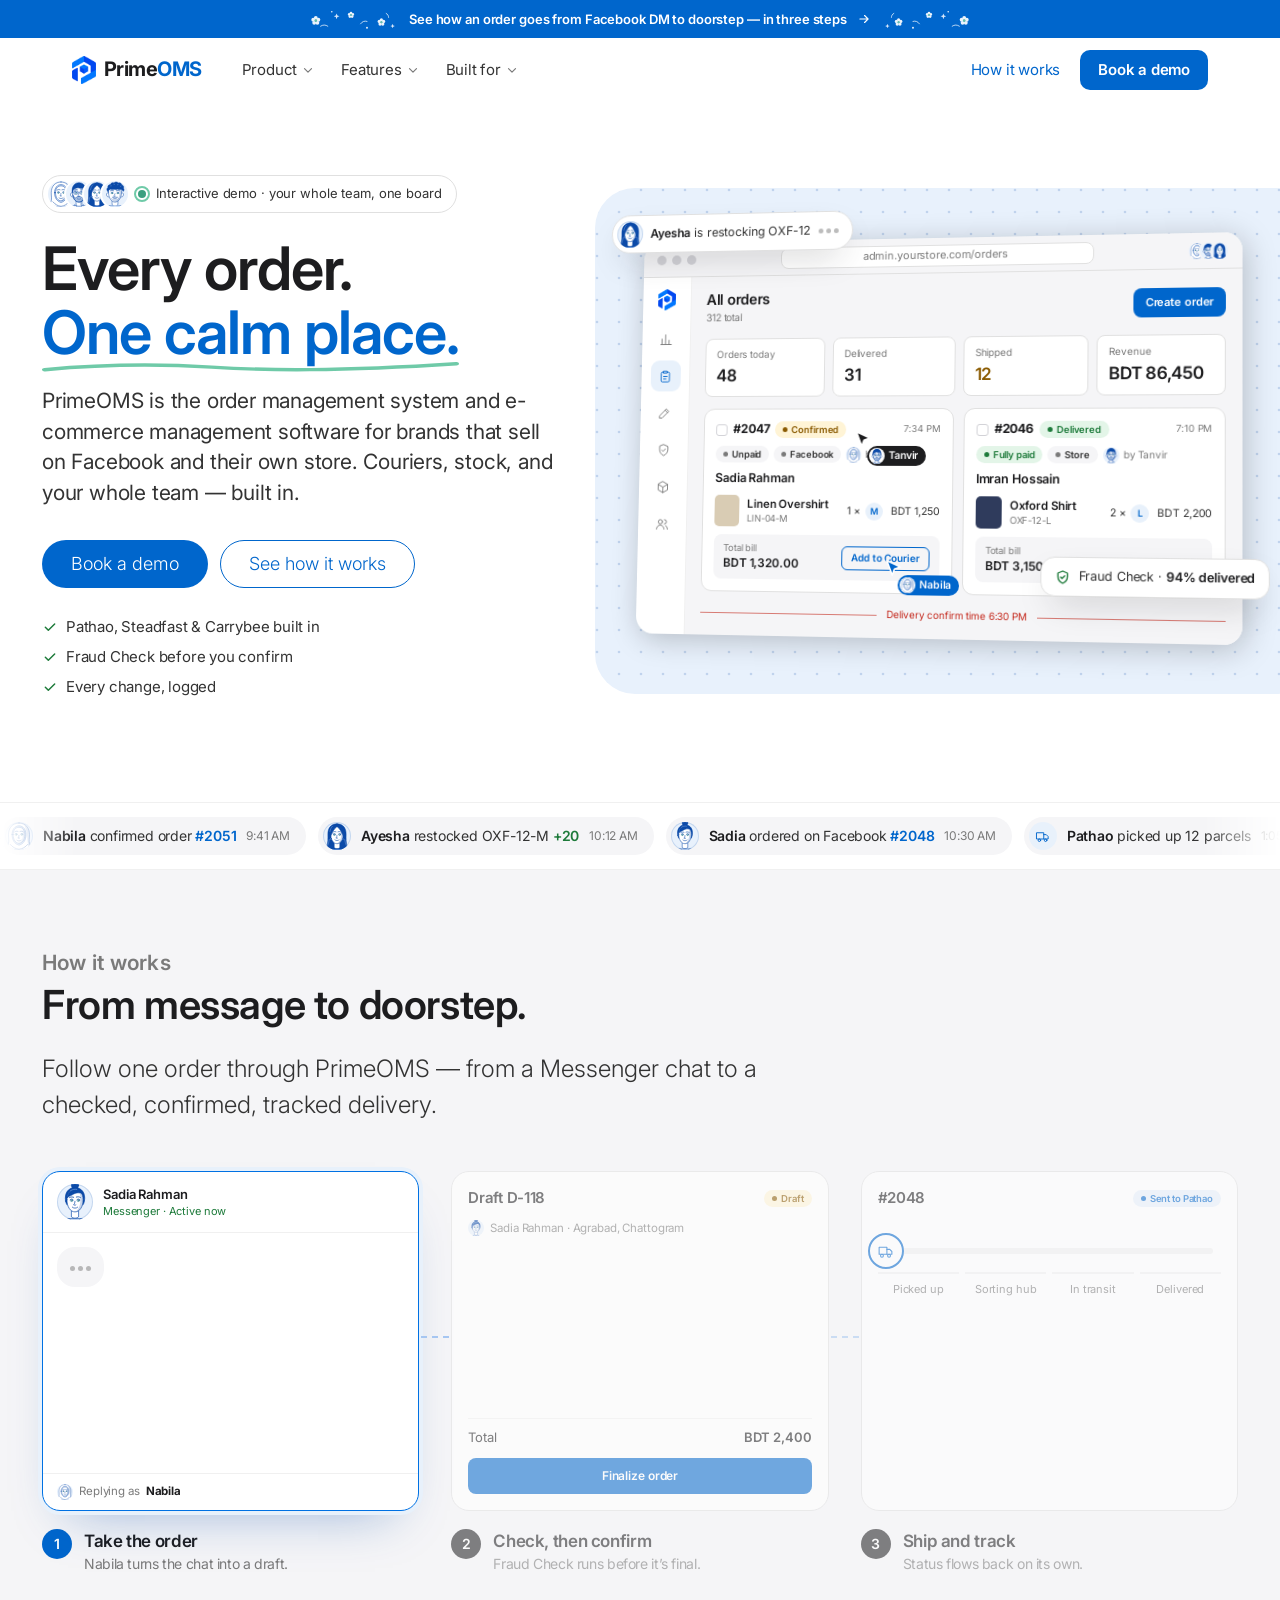
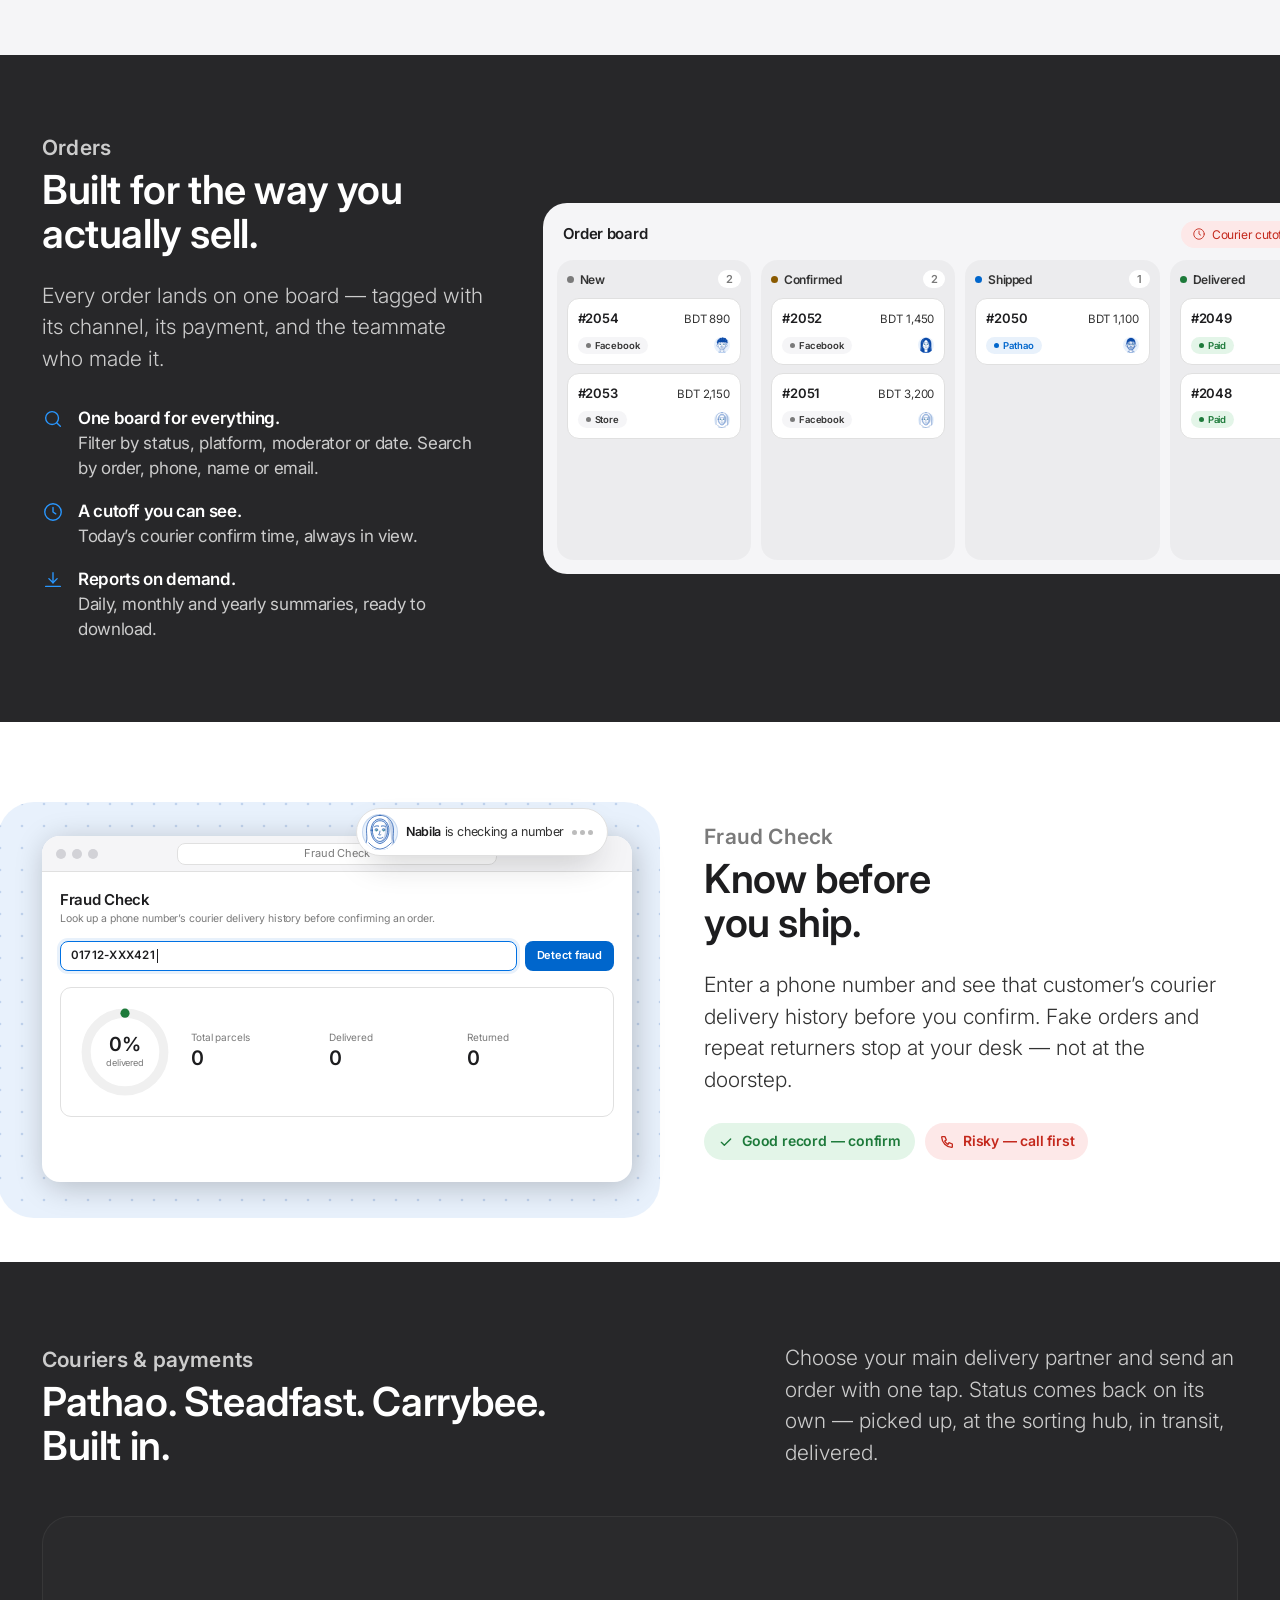
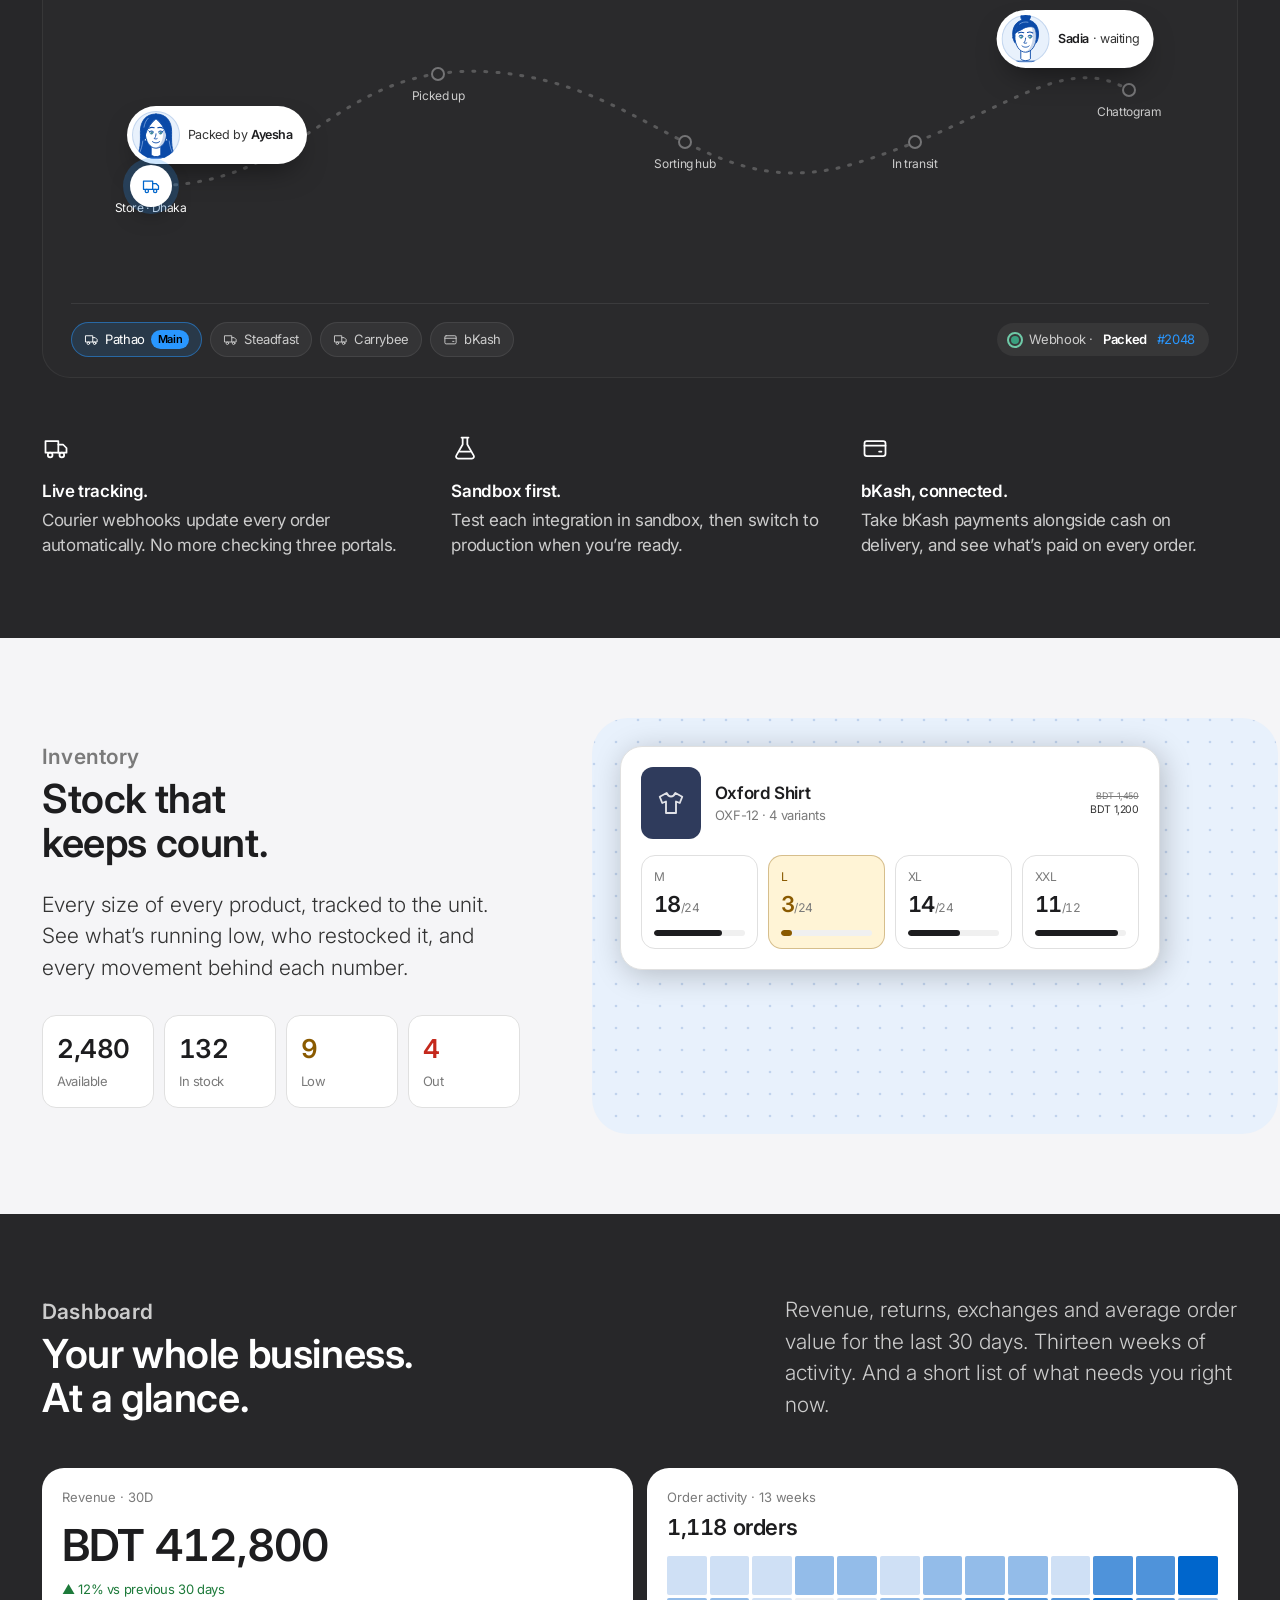
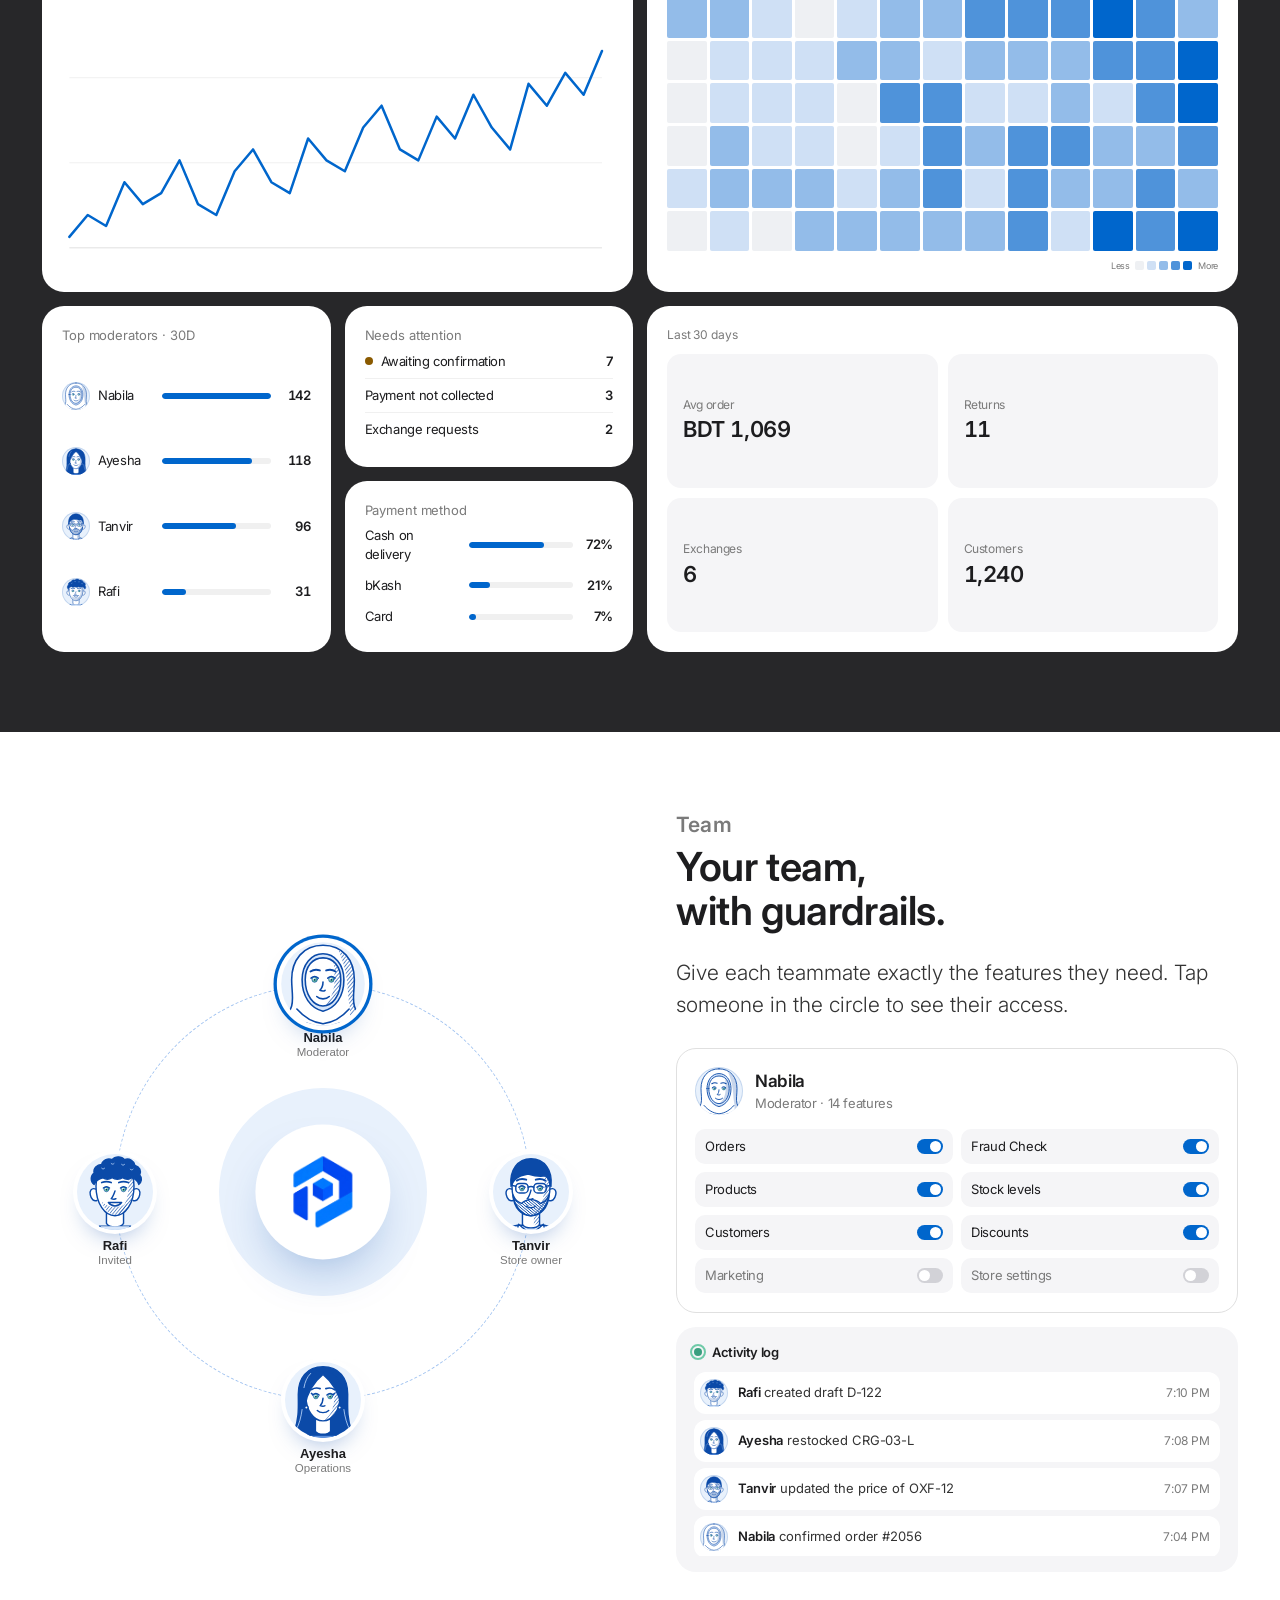
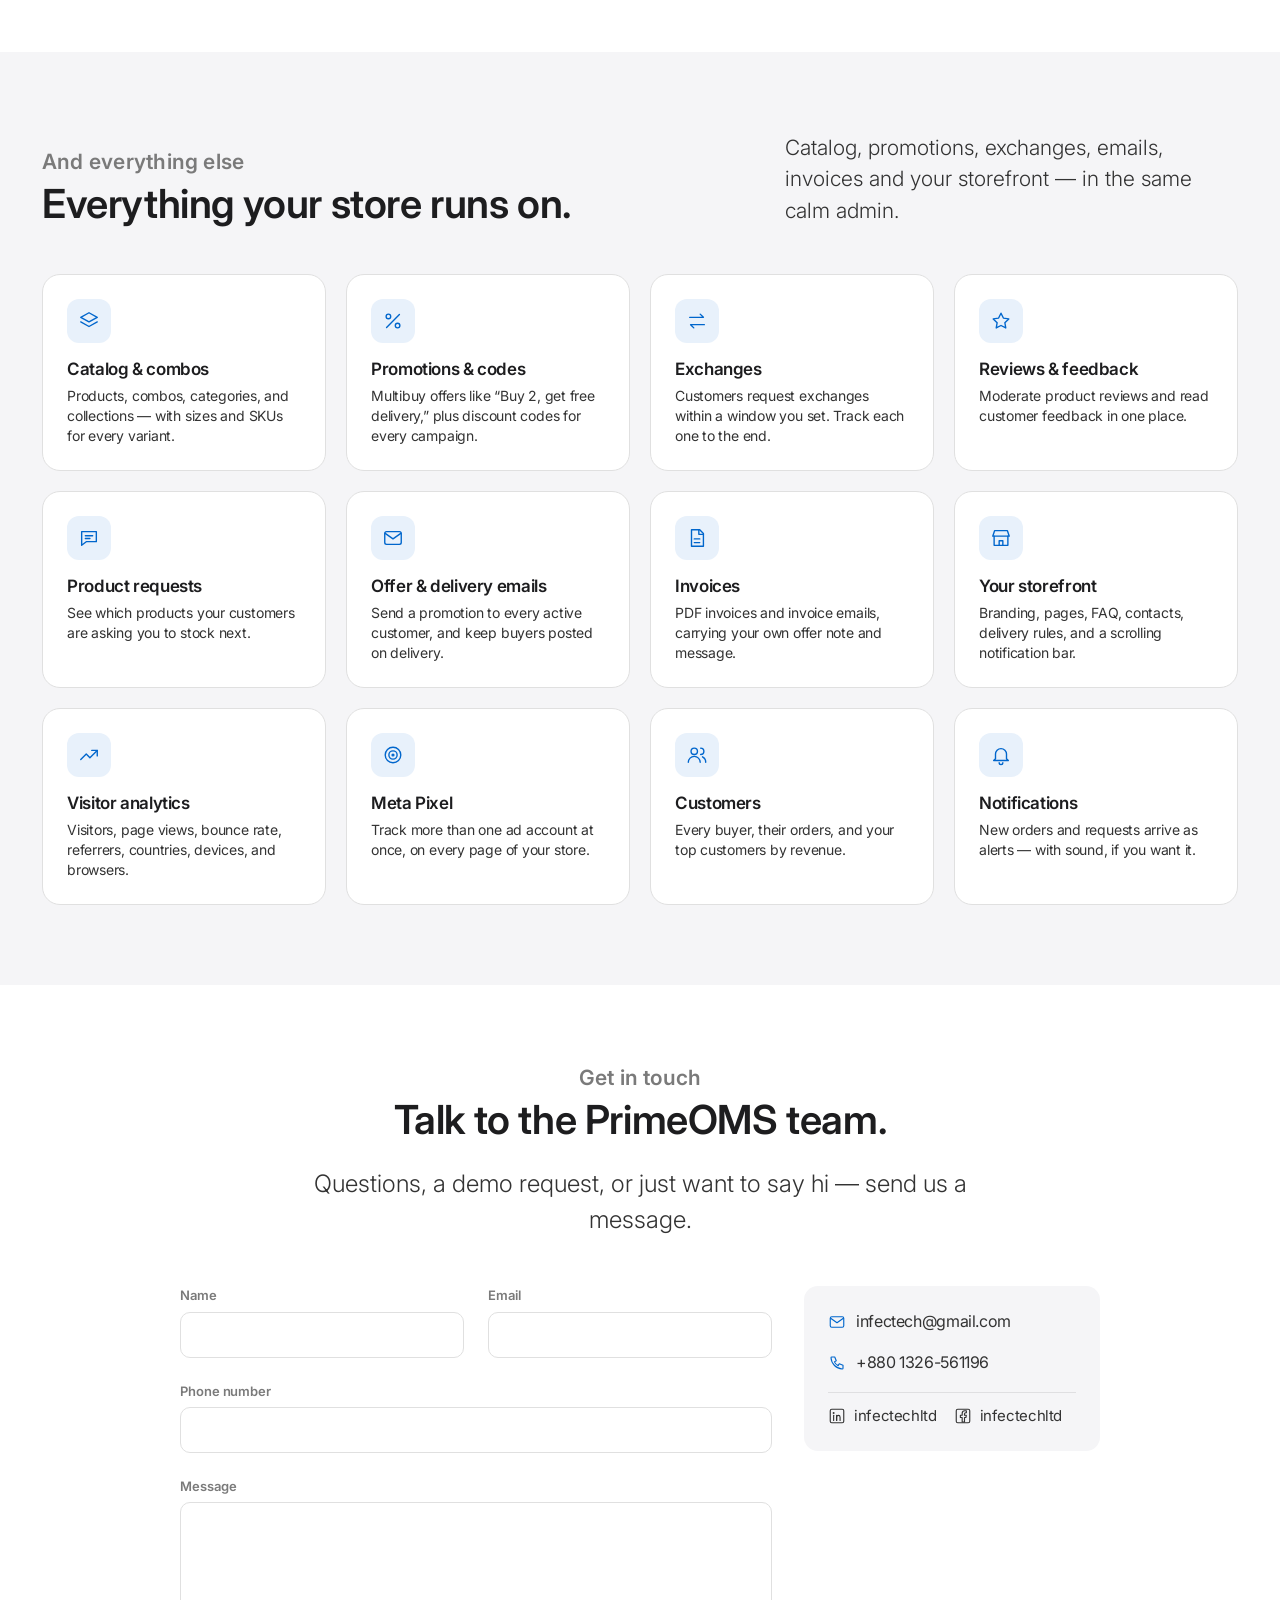
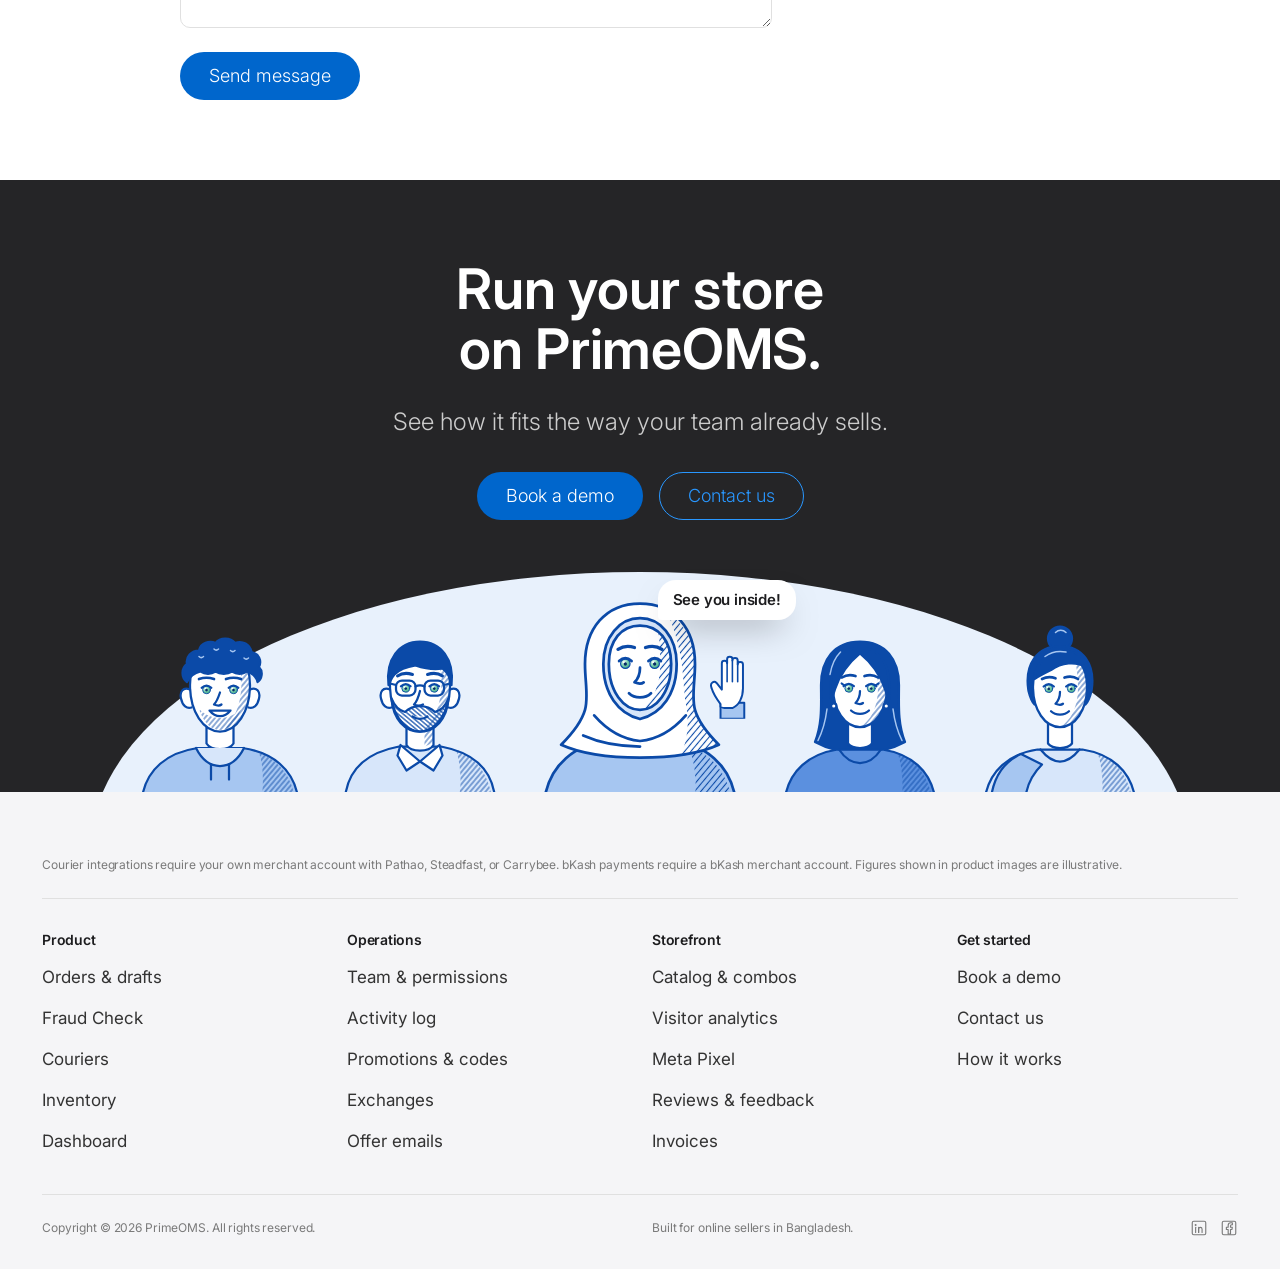
==== commit 8bf1d3e9: "Enhance SEO and metadata for PrimeOMS landing page; add robots.txt and sitemap.xml" ====
--- a/index.html
+++ b/index.html
@@ -3,12 +3,31 @@
 <head>
   <meta charset="utf-8">
   <meta name="viewport" content="width=device-width, initial-scale=1">
-  <title>PrimeOMS — Order management for online sellers</title>
-  <meta name="description" content="PrimeOMS is the order management system for brands that sell on Facebook and their own store. Orders, fraud checks, Pathao, Steadfast and Carrybee couriers, inventory, and team permissions in one place.">
+  <title>PrimeOMS – Order Management & E-commerce Software | Infectech</title>
+  <meta name="description" content="PrimeOMS is an order management system and e-commerce management software for Facebook and online store sellers in Bangladesh. Orders, inventory, Fraud Check, Pathao, Steadfast & Carrybee couriers, and team permissions in one platform.">
+  <meta name="keywords" content="order management system, order management software, e-commerce management software, inventory management software, order management software Bangladesh, e-commerce order management system, business management software">
+  <meta name="author" content="Infectech Ltd.">
+  <meta name="robots" content="index, follow">
   <meta name="theme-color" content="#000000">
-  <meta property="og:title" content="PrimeOMS — Every order. One calm place.">
-  <meta property="og:description" content="The order management system for brands that sell on Facebook and their own store.">
+  <link rel="canonical" href="https://primeoms.infec.tech/">
+
+  <!-- Open Graph -->
+  <meta property="og:site_name" content="PrimeOMS">
+  <meta property="og:locale" content="en_US">
+  <meta property="og:title" content="PrimeOMS – Order Management & E-commerce Software">
+  <meta property="og:description" content="The order management system for brands that sell on Facebook and their own store. Orders, inventory, Fraud Check, and couriers — built in.">
   <meta property="og:type" content="website">
+  <meta property="og:url" content="https://primeoms.infec.tech/">
+  <meta property="og:image" content="https://primeoms.infec.tech/assets/primeoms-logo.png">
+  <meta property="og:image:width" content="512">
+  <meta property="og:image:height" content="606">
+
+  <!-- Twitter / X -->
+  <meta name="twitter:card" content="summary">
+  <meta name="twitter:title" content="PrimeOMS – Order Management & E-commerce Software">
+  <meta name="twitter:description" content="The order management system for brands that sell on Facebook and their own store. Orders, inventory, Fraud Check, and couriers — built in.">
+  <meta name="twitter:image" content="https://primeoms.infec.tech/assets/primeoms-logo.png">
+
   <link rel="icon" type="image/png" href="assets/primeoms-logo.png">
   <link rel="apple-touch-icon" href="assets/primeoms-logo.png">
   <link rel="preconnect" href="https://fonts.googleapis.com">
@@ -18,6 +37,52 @@
   <link rel="stylesheet" href="css/scenes.css">
   <link rel="stylesheet" href="css/motion.css">
   <script>document.documentElement.classList.add('js')</script>
+  <script type="application/ld+json">
+  {
+    "@context": "https://schema.org",
+    "@graph": [
+      {
+        "@type": "Organization",
+        "@id": "https://infec.tech/#organization",
+        "name": "Infectech Ltd.",
+        "url": "https://infec.tech/",
+        "logo": "https://primeoms.infec.tech/assets/primeoms-logo.png",
+        "sameAs": [
+          "https://www.linkedin.com/company/infectechltd",
+          "https://www.facebook.com/infectechltd"
+        ]
+      },
+      {
+        "@type": "WebSite",
+        "@id": "https://primeoms.infec.tech/#website",
+        "url": "https://primeoms.infec.tech/",
+        "name": "PrimeOMS",
+        "publisher": { "@id": "https://infec.tech/#organization" }
+      },
+      {
+        "@type": "SoftwareApplication",
+        "name": "PrimeOMS",
+        "applicationCategory": "BusinessApplication",
+        "operatingSystem": "Web",
+        "url": "https://primeoms.infec.tech/",
+        "description": "PrimeOMS is an order management and e-commerce management system for brands selling on Facebook and their own online store — orders, inventory, Fraud Check, courier integrations (Pathao, Steadfast, Carrybee) and team permissions in one platform.",
+        "image": "https://primeoms.infec.tech/assets/primeoms-logo.png",
+        "publisher": { "@id": "https://infec.tech/#organization" },
+        "offers": {
+          "@type": "Offer",
+          "availability": "https://schema.org/InStock",
+          "url": "https://primeoms.infec.tech/#get-started"
+        }
+      },
+      {
+        "@type": "BreadcrumbList",
+        "itemListElement": [
+          { "@type": "ListItem", "position": 1, "name": "Home", "item": "https://primeoms.infec.tech/" }
+        ]
+      }
+    ]
+  }
+  </script>
 </head>
 <body>
 
@@ -402,7 +467,7 @@
           <span>Interactive demo · your whole team, one board</span>
         </p>
         <h1 class="h-hero hero2__title">Every order.<br><span class="hero2__accent">One calm place.</span></h1>
-        <p class="hero2__lead">The order management system for brands that sell on Facebook and their own store. Couriers, stock, and your whole team — built in.</p>
+        <p class="hero2__lead">PrimeOMS is the order management system and e-commerce management software for brands that sell on Facebook and their own store. Couriers, stock, and your whole team — built in.</p>
         <div class="hero2__ctas">
           <a class="btn btn--primary btn--lg" href="#get-started">Book a demo</a>
           <a class="btn btn--ghost btn--lg" href="#how">See how it works</a>
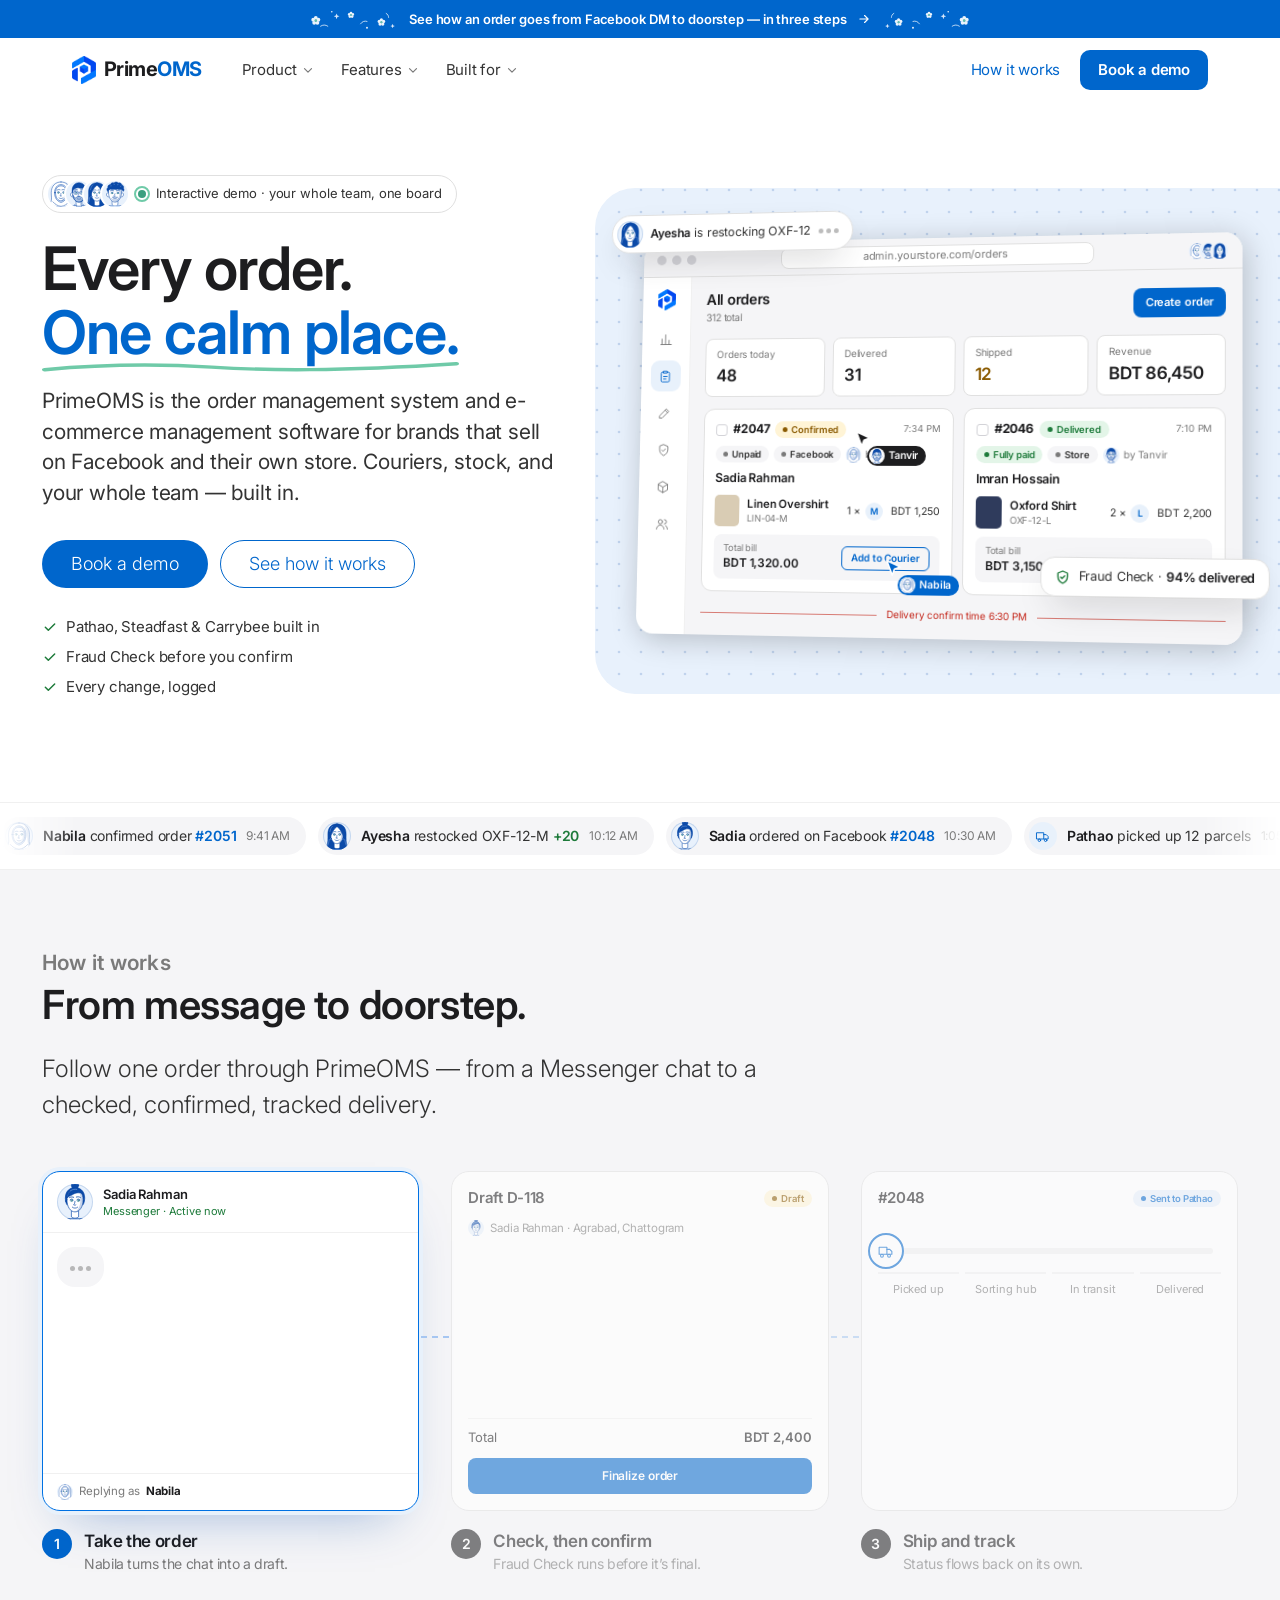
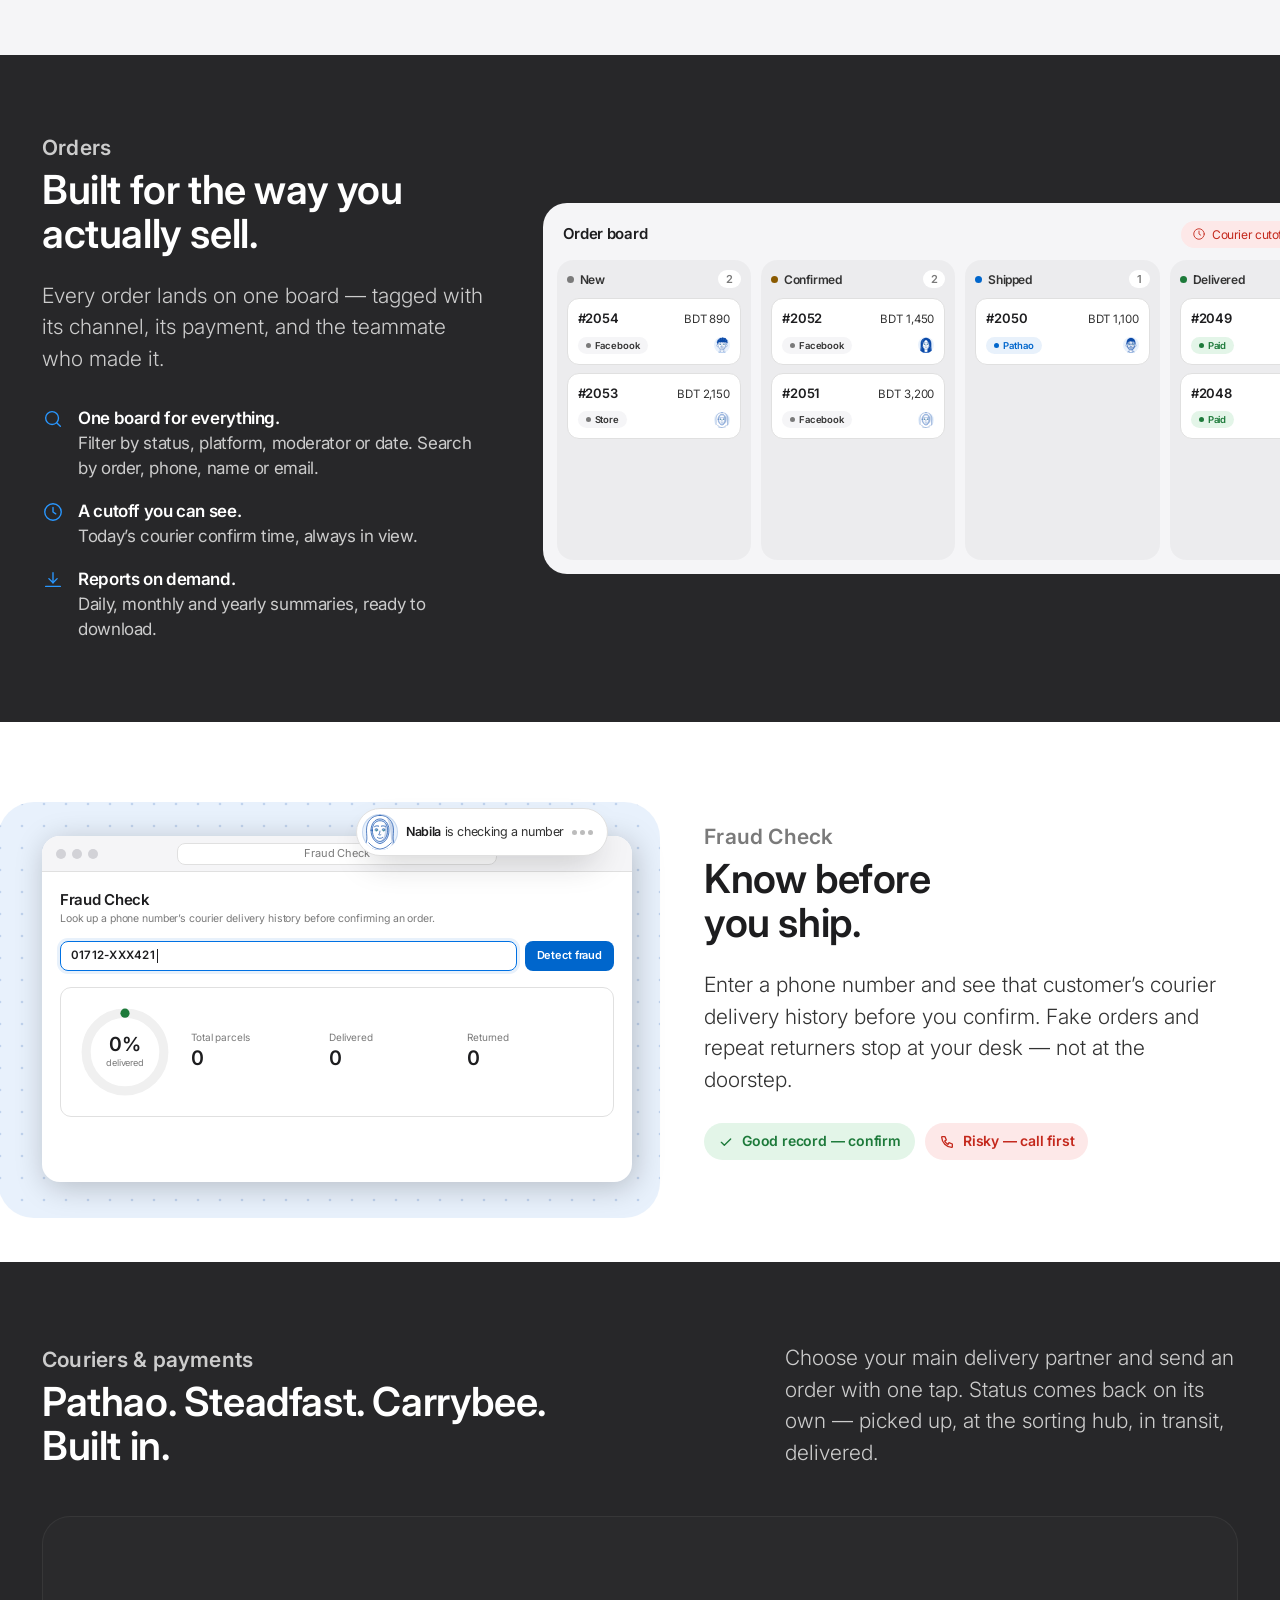
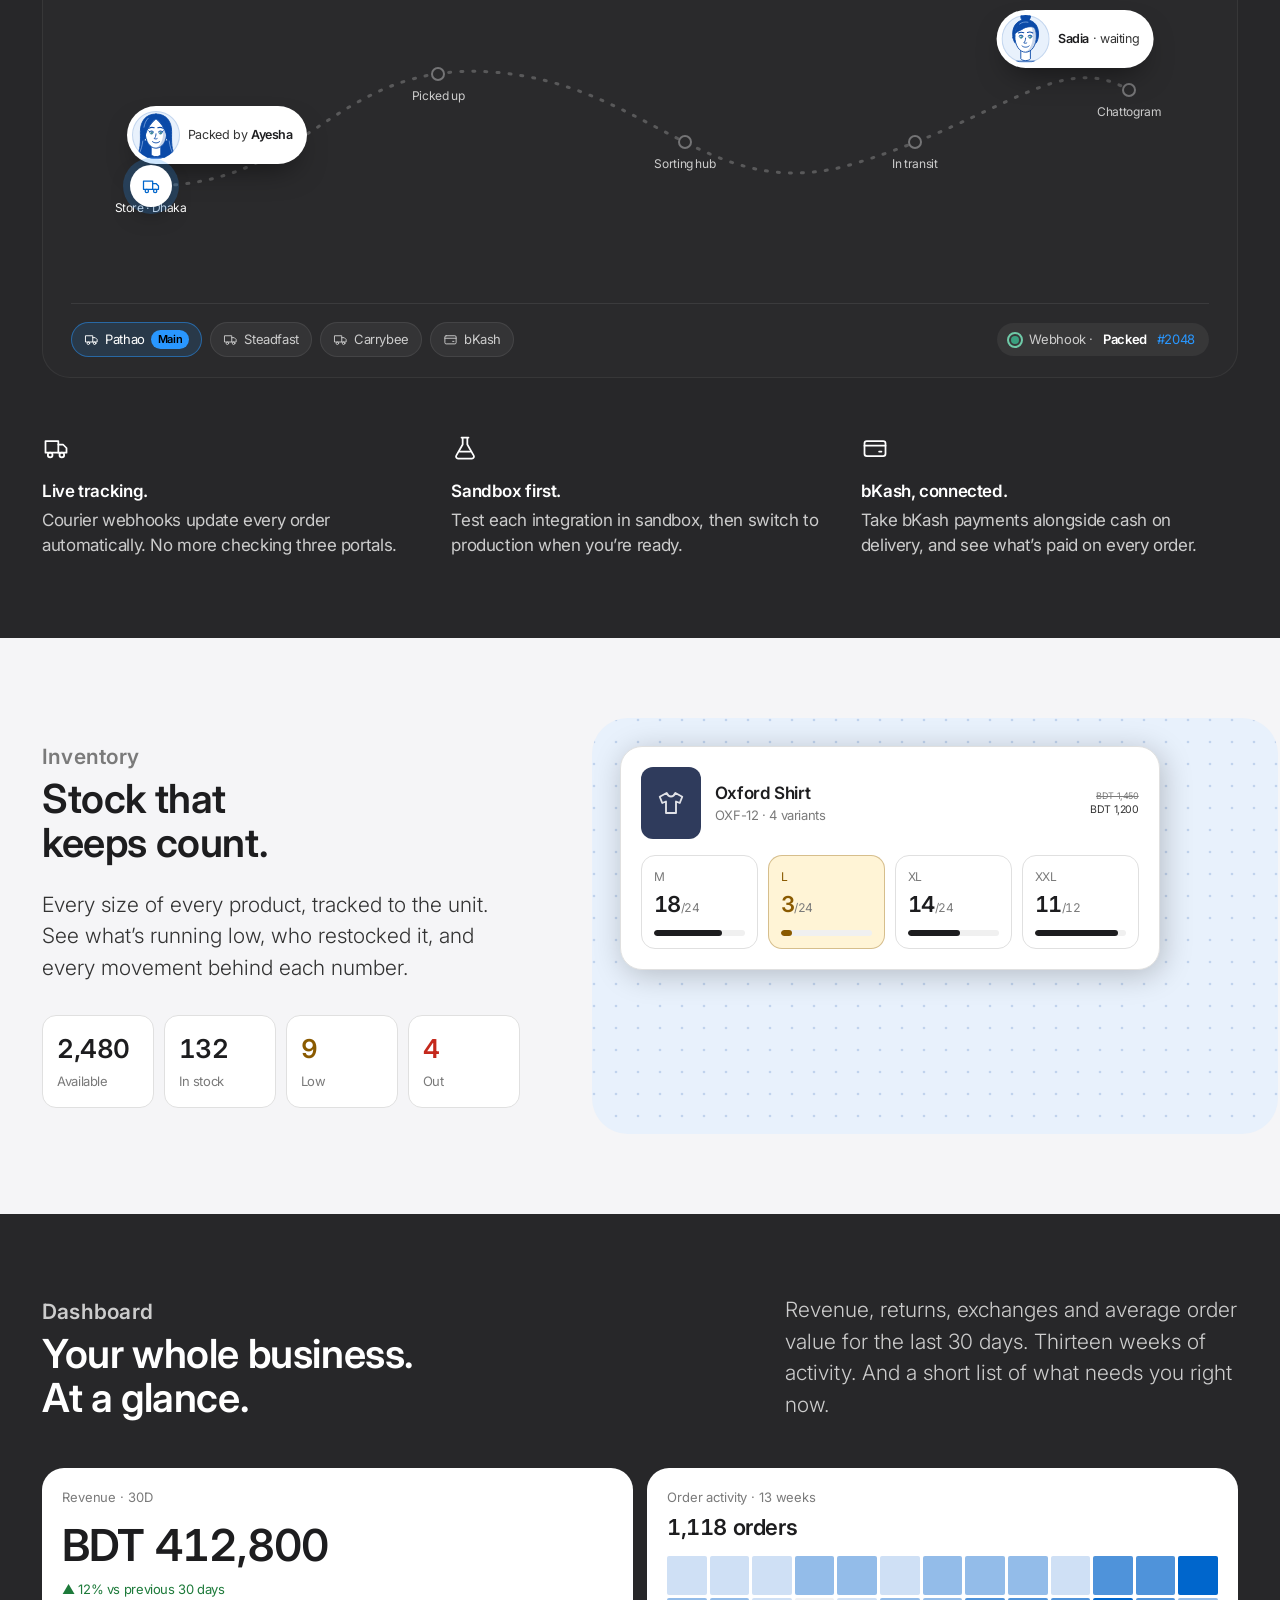
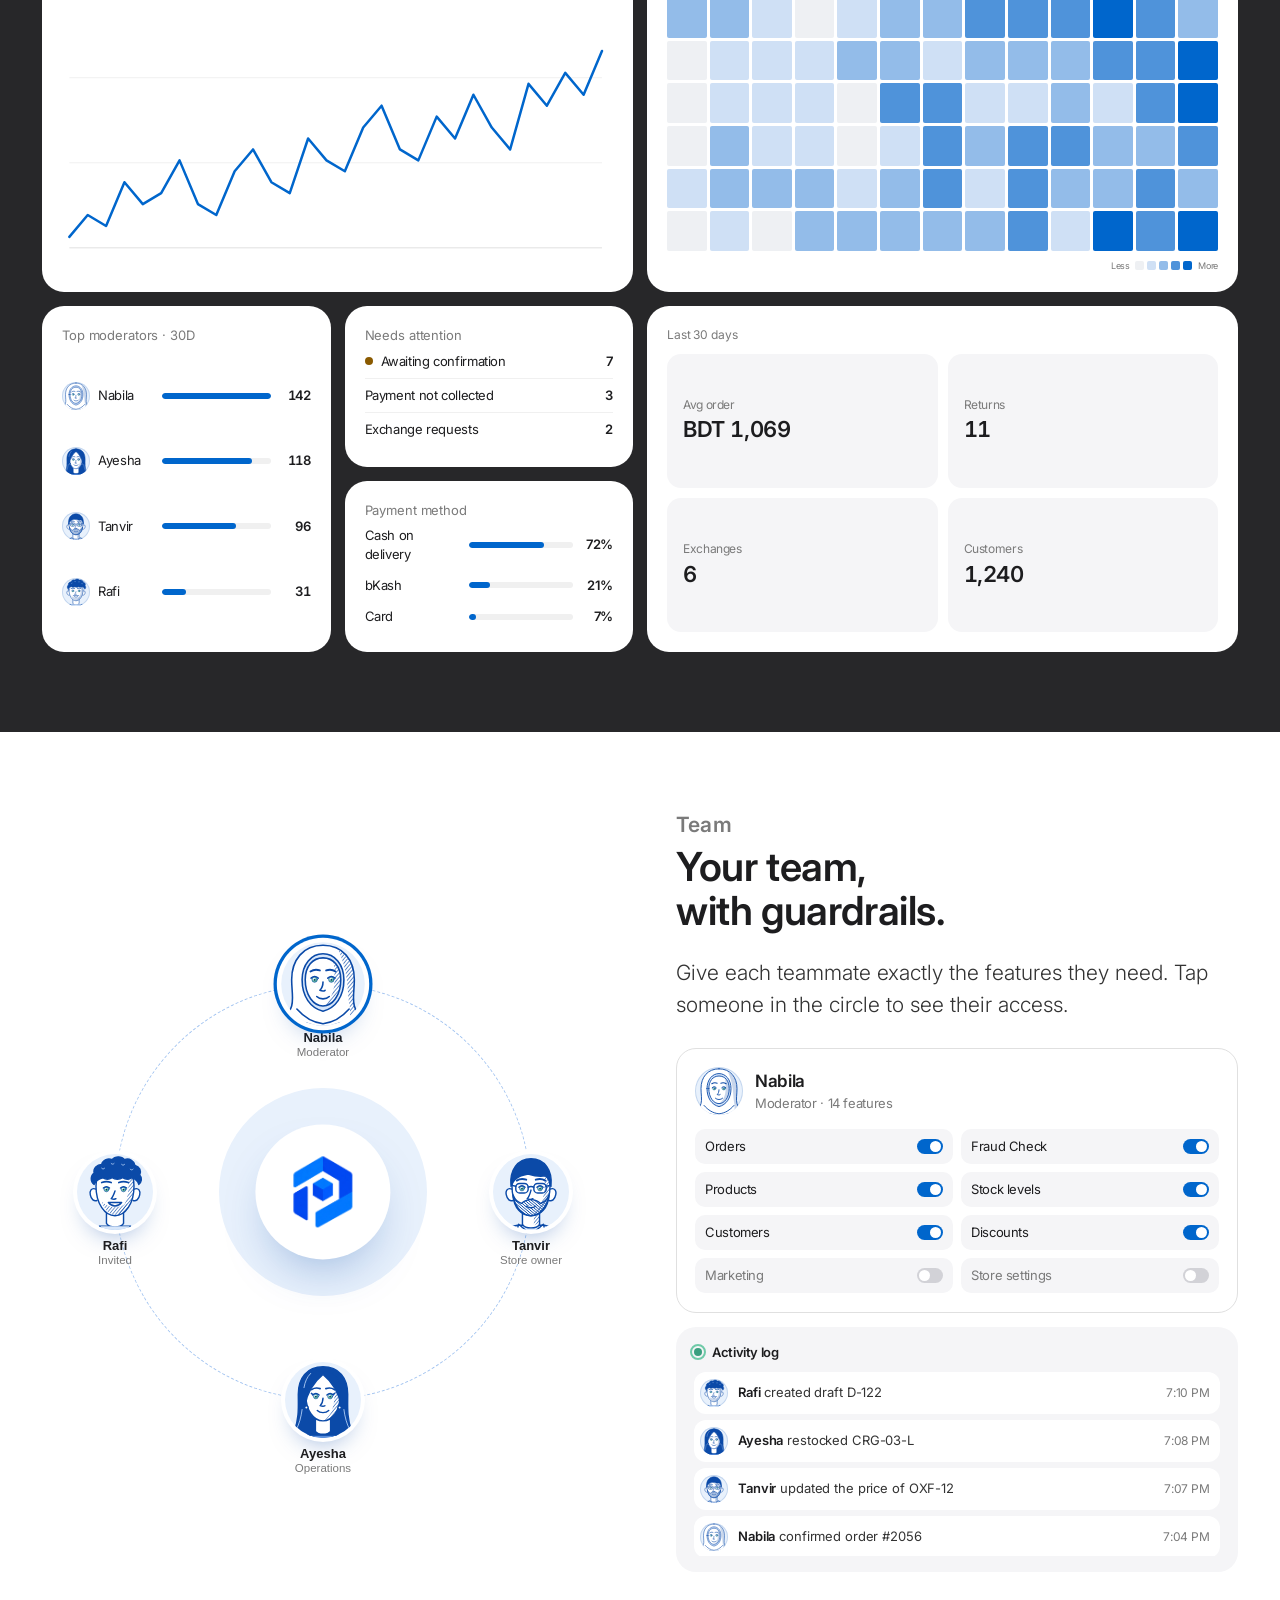
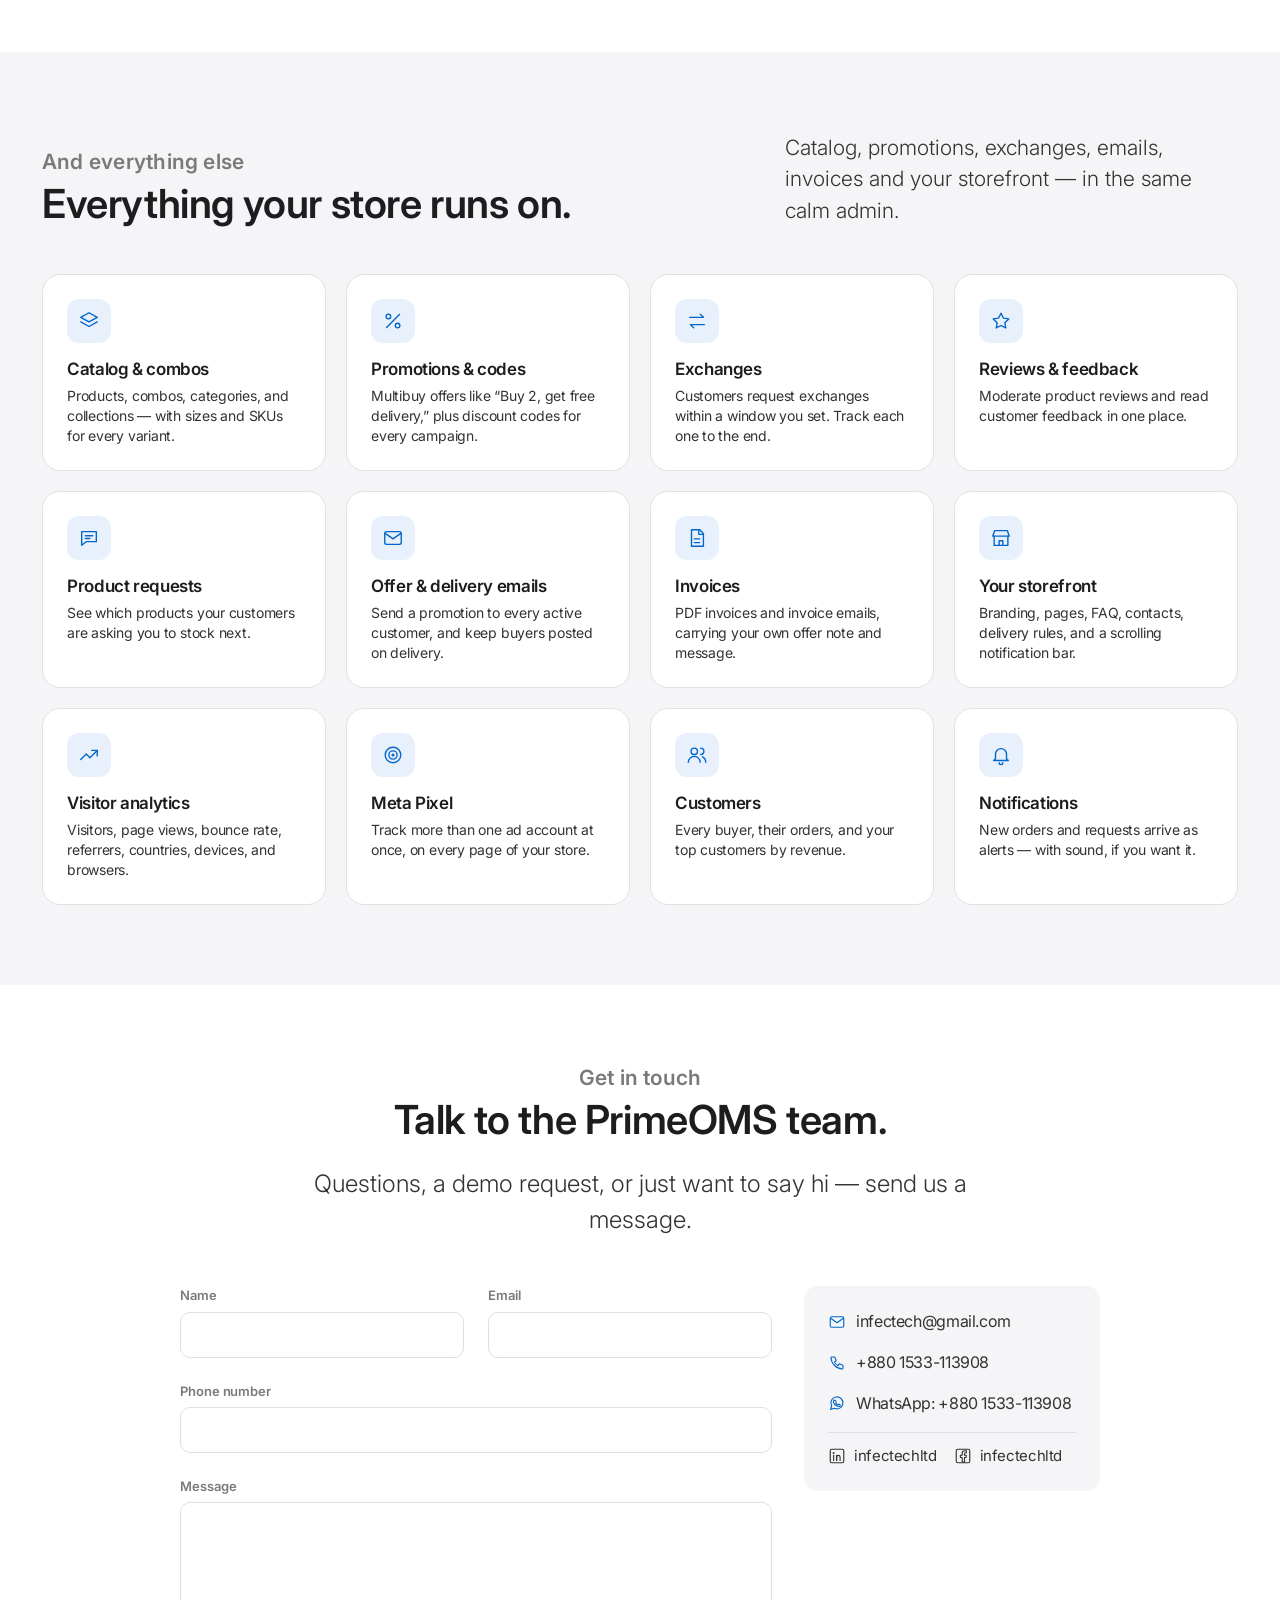
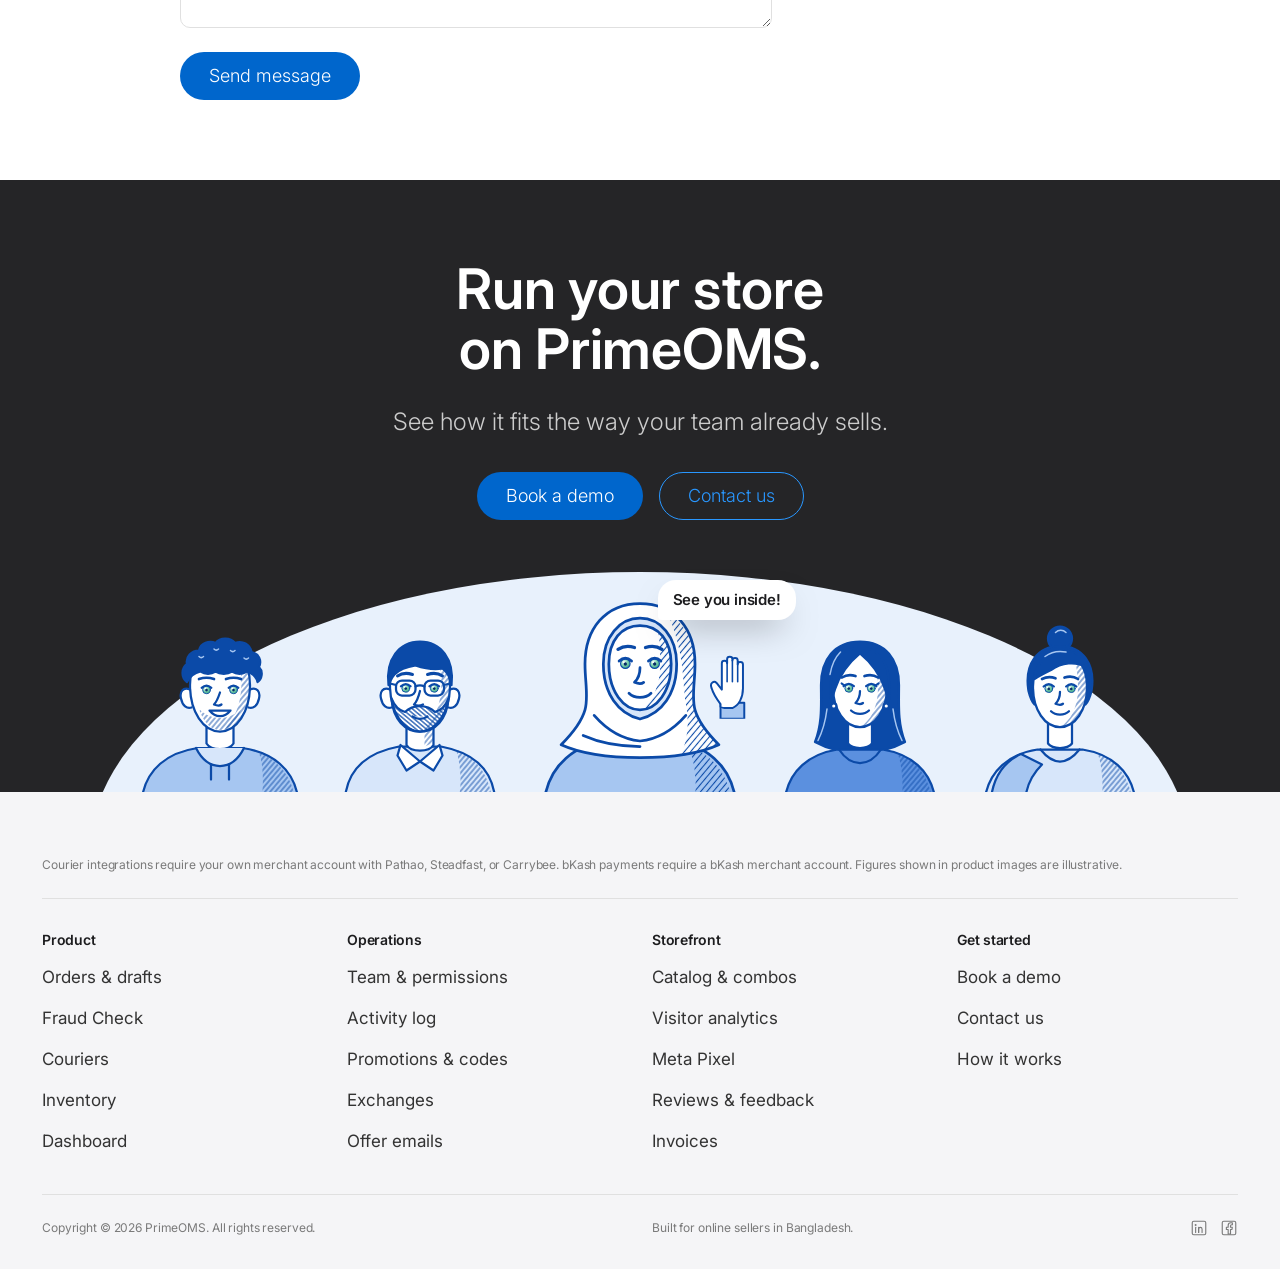
==== commit 5b2f6f26: "Add WhatsApp contact option and update phone number in contact section" ====
--- a/index.html
+++ b/index.html
@@ -126,6 +126,7 @@
   <symbol id="i-shirt" viewBox="0 0 24 24"><path d="M8.5 4L3 7l2 5 3-1.2V20h8v-9.2l3 1.2 2-5-5.5-3c-.8 1.8-2.1 2.8-3.5 2.8S9.3 5.8 8.5 4z"/></symbol>
   <symbol id="i-linkedin" viewBox="0 0 24 24"><rect x="3" y="3" width="18" height="18" rx="2"/><circle cx="7.5" cy="8" r="1.3" fill="currentColor" stroke="none"/><path d="M7.5 11v7"/><path d="M11.5 18v-4.5a2.3 2.3 0 0 1 4.6 0V18"/><path d="M11.5 11v7"/></symbol>
   <symbol id="i-facebook" viewBox="0 0 24 24"><rect x="3" y="3" width="18" height="18" rx="2"/><path d="M14 20v-6h2l.4-3H14V9.2c0-.9.3-1.5 1.6-1.5H16.5V5.1c-.3 0-1.1-.1-2.1-.1-2.1 0-3.5 1.3-3.5 3.6V11H8.5v3H10.9v6z"/></symbol>
+  <symbol id="i-whatsapp" viewBox="0 0 24 24"><path d="M3.5 20.5l1.4-4.8A8 8 0 1 1 8.4 19z"/><path d="M8.8 8.2c-.3 0-.6.1-.8.4-.3.3-.8.9-.8 1.9s.8 2 .9 2.1c.1.2 1.6 2.5 3.9 3.4 1.9.7 2.3.6 2.7.6.4 0 1.3-.5 1.5-1.1.2-.5.2-1 .1-1.1-.1-.1-.3-.2-.6-.3-.3-.1-1.3-.7-1.5-.7-.2-.1-.4-.1-.5.1l-.5.7c-.1.2-.3.2-.5.1-.3-.1-1.1-.4-1.6-1-.5-.5-.8-1-.9-1.2-.1-.2 0-.3.1-.4l.3-.4c.1-.1.2-.2.2-.4.1-.1.1-.2 0-.4l-.6-1.4c-.2-.4-.3-.4-.5-.4z"/></symbol>
 
   <!-- Illustration: hand-hatched portraits — blue, white & pearl green. Spec: avatardesign.md -->
   <defs>
@@ -992,7 +993,8 @@
         </form>
         <div class="contact__info">
           <p><svg class="icon" aria-hidden="true"><use href="#i-mail"/></svg><a href="mailto:infectech@gmail.com">infectech@gmail.com</a></p>
-          <p><svg class="icon" aria-hidden="true"><use href="#i-phone"/></svg><a href="tel:+8801326561196">+880 1326-561196</a></p>
+          <p><svg class="icon" aria-hidden="true"><use href="#i-phone"/></svg><a href="tel:+8801533113908">+880 1533-113908</a></p>
+          <p><svg class="icon" aria-hidden="true"><use href="#i-whatsapp"/></svg><a href="https://wa.me/8801533113908" target="_blank" rel="noopener">WhatsApp: +880 1533-113908</a></p>
           <div class="contact__social">
             <a href="https://www.linkedin.com/company/infectechltd" target="_blank" rel="noopener" aria-label="Infectech Ltd on LinkedIn"><svg class="icon" aria-hidden="true"><use href="#i-linkedin"/></svg><span>infectechltd</span></a>
             <a href="https://www.facebook.com/infectechltd" target="_blank" rel="noopener" aria-label="Infectech Ltd on Facebook"><svg class="icon" aria-hidden="true"><use href="#i-facebook"/></svg><span>infectechltd</span></a>
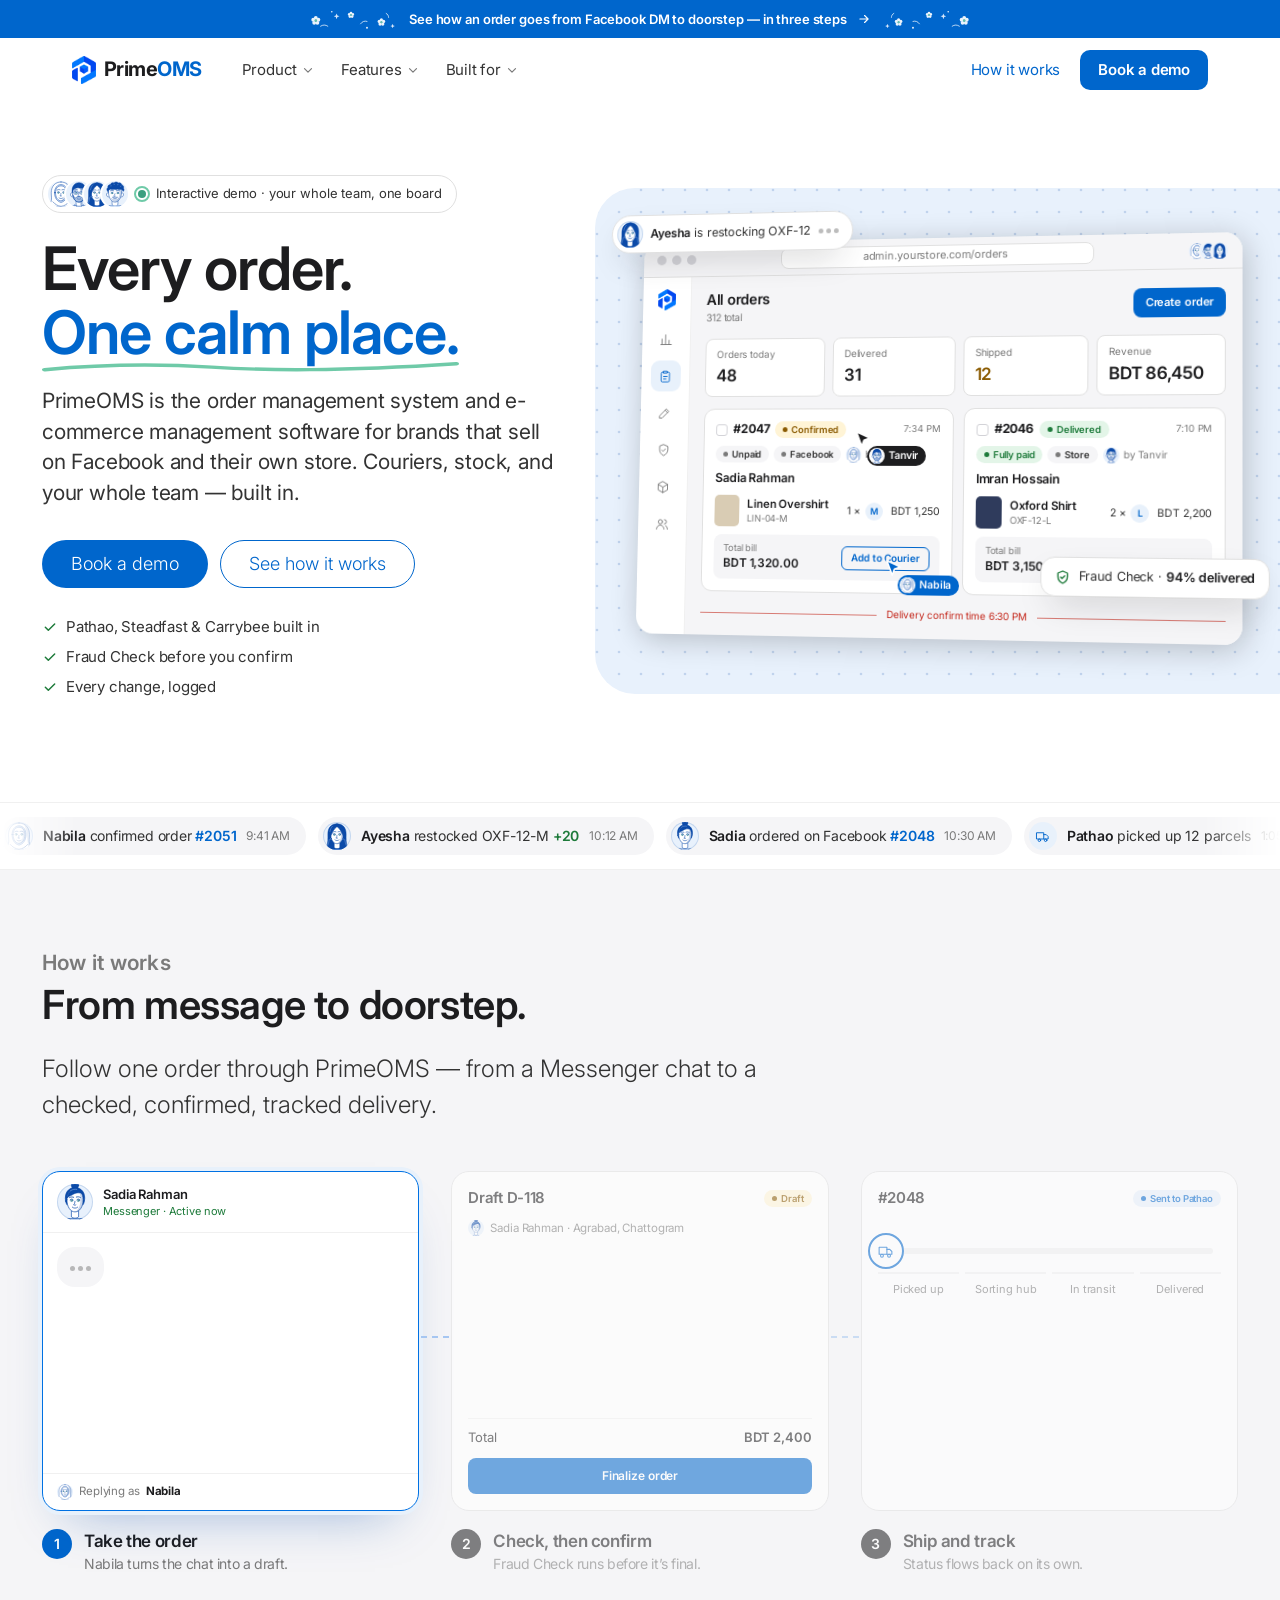
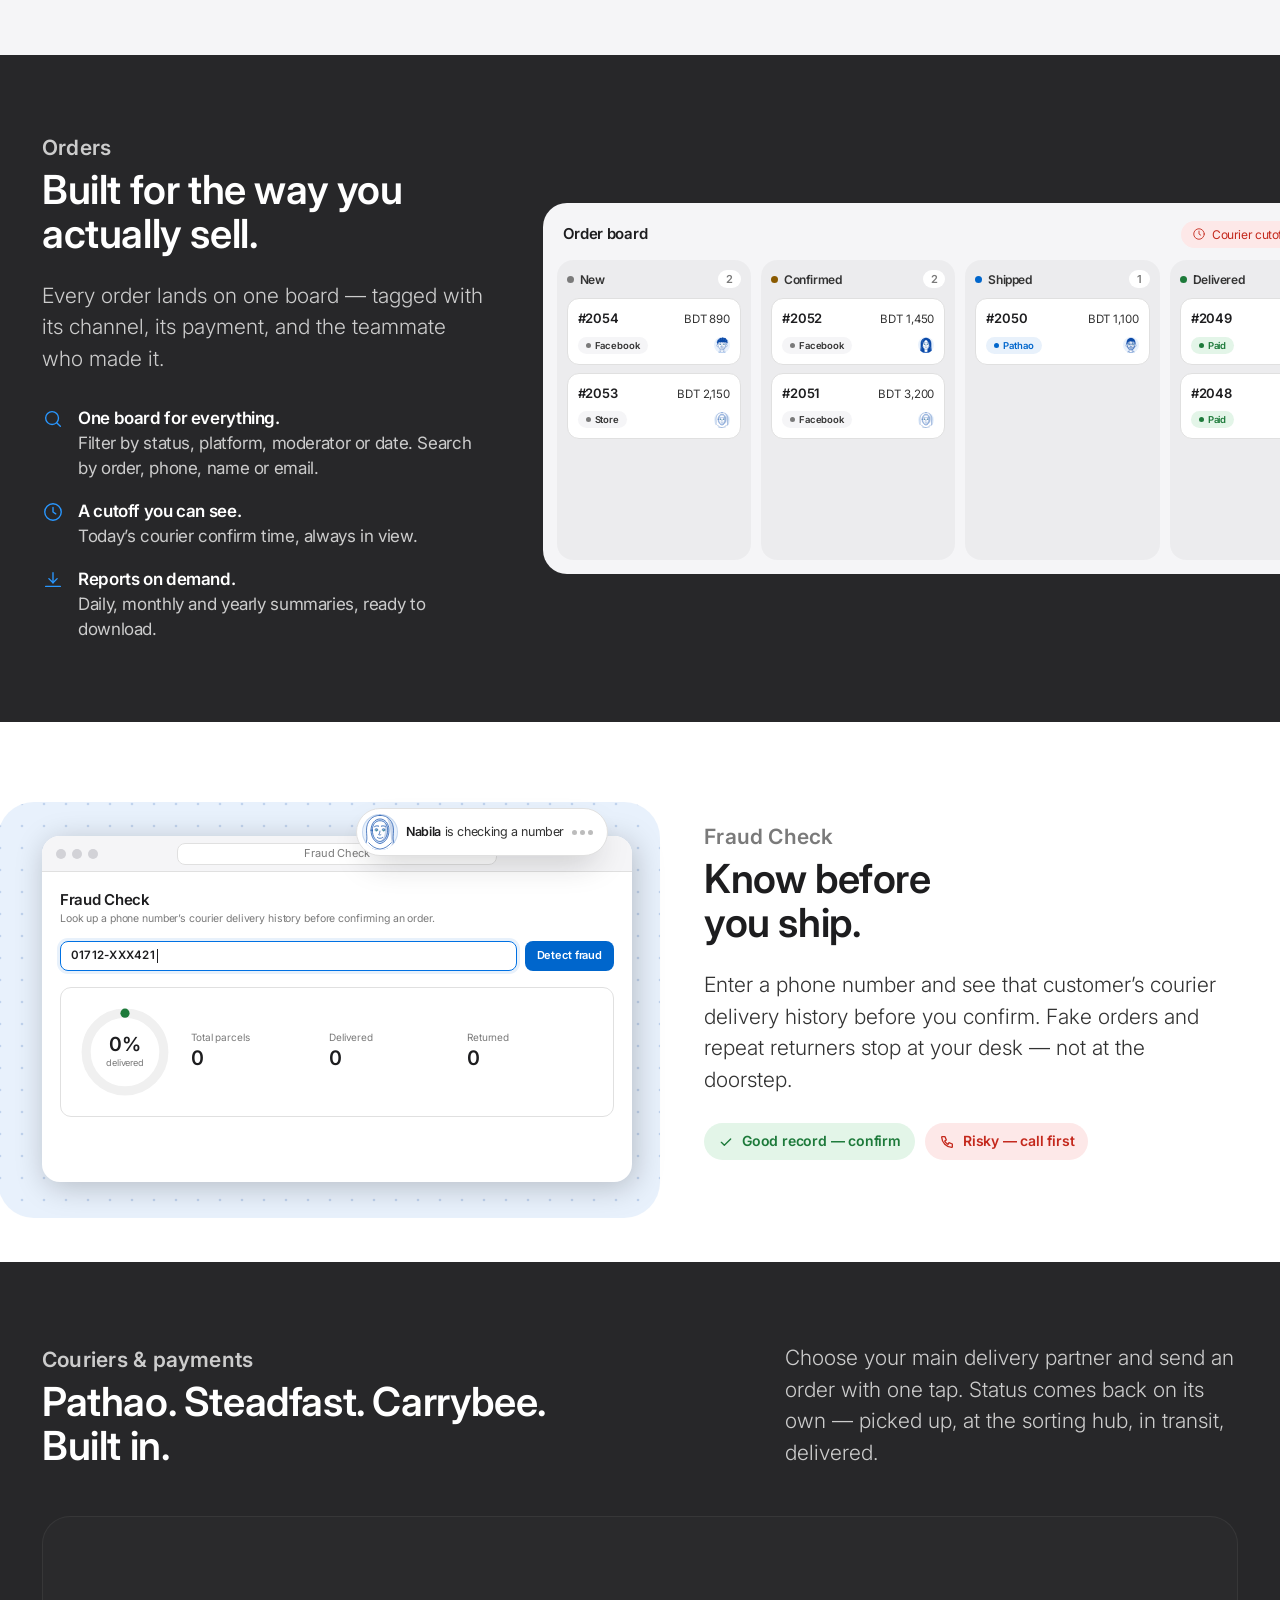
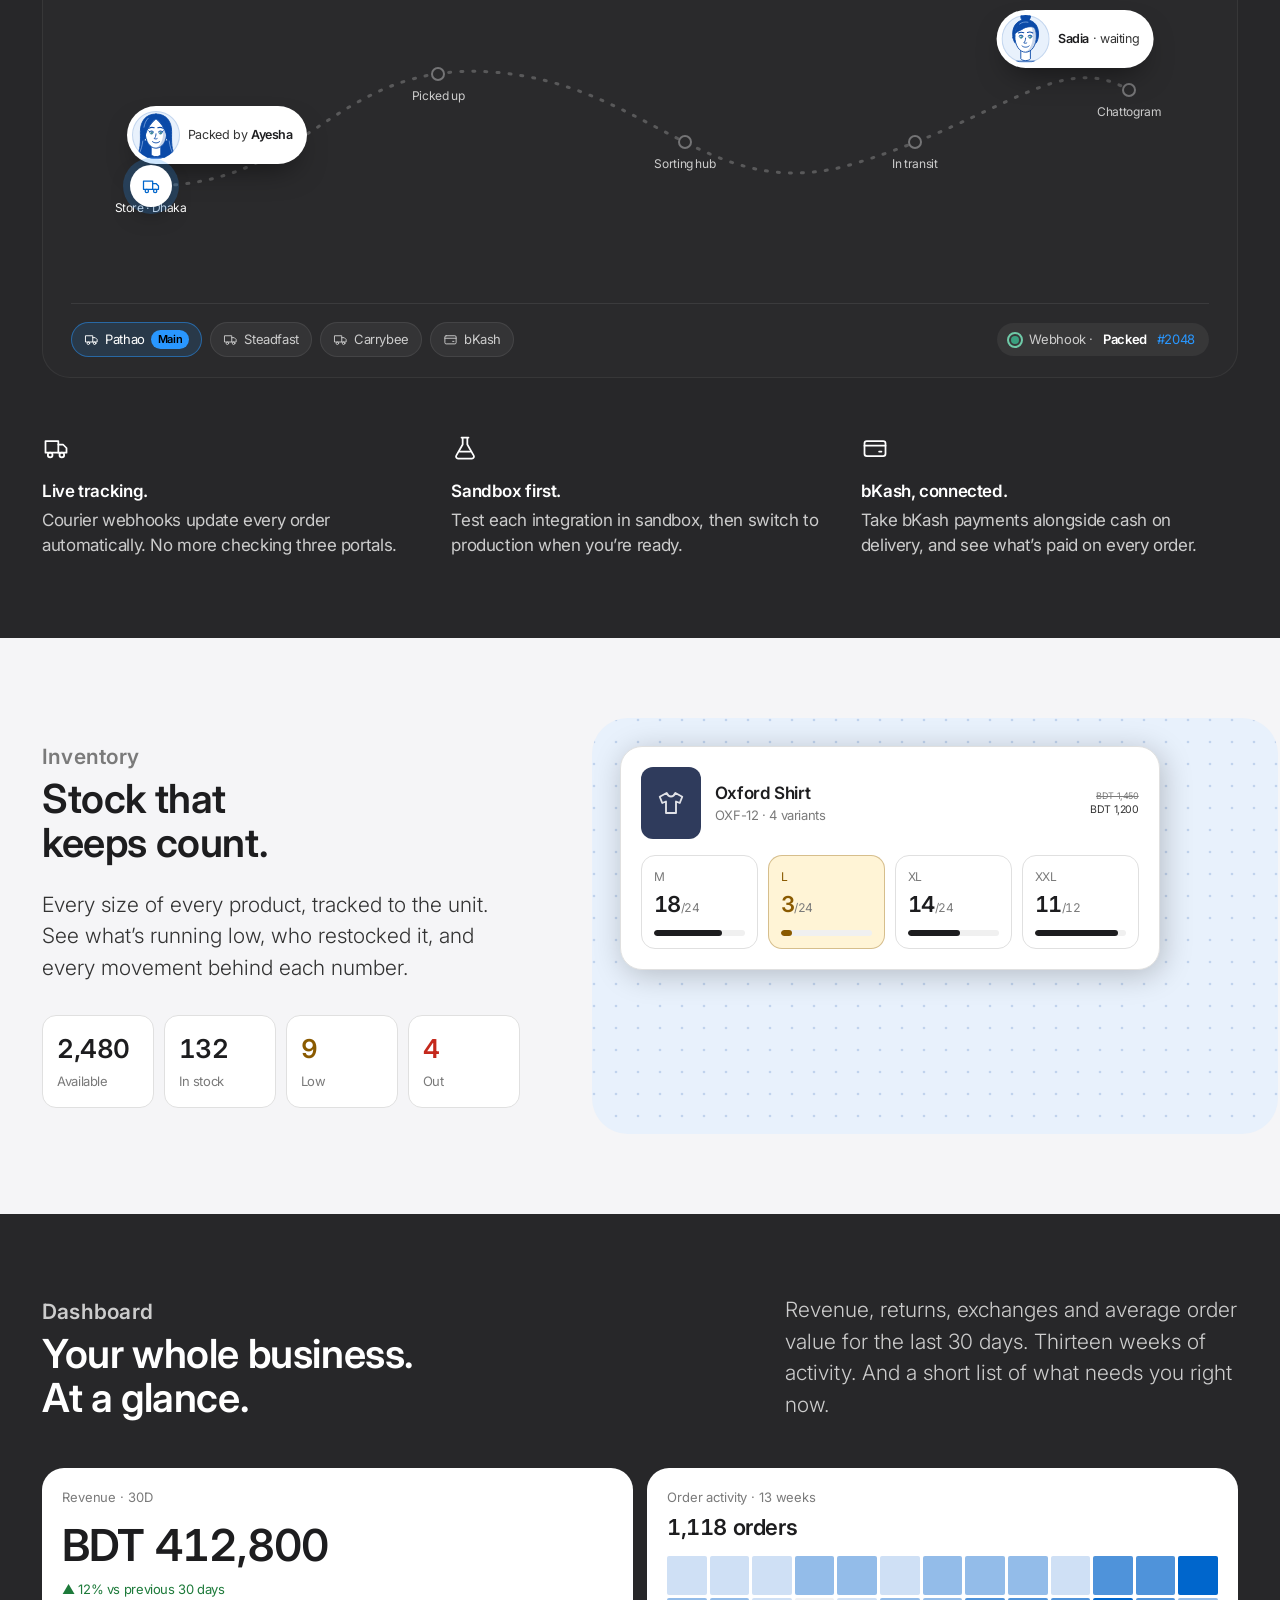
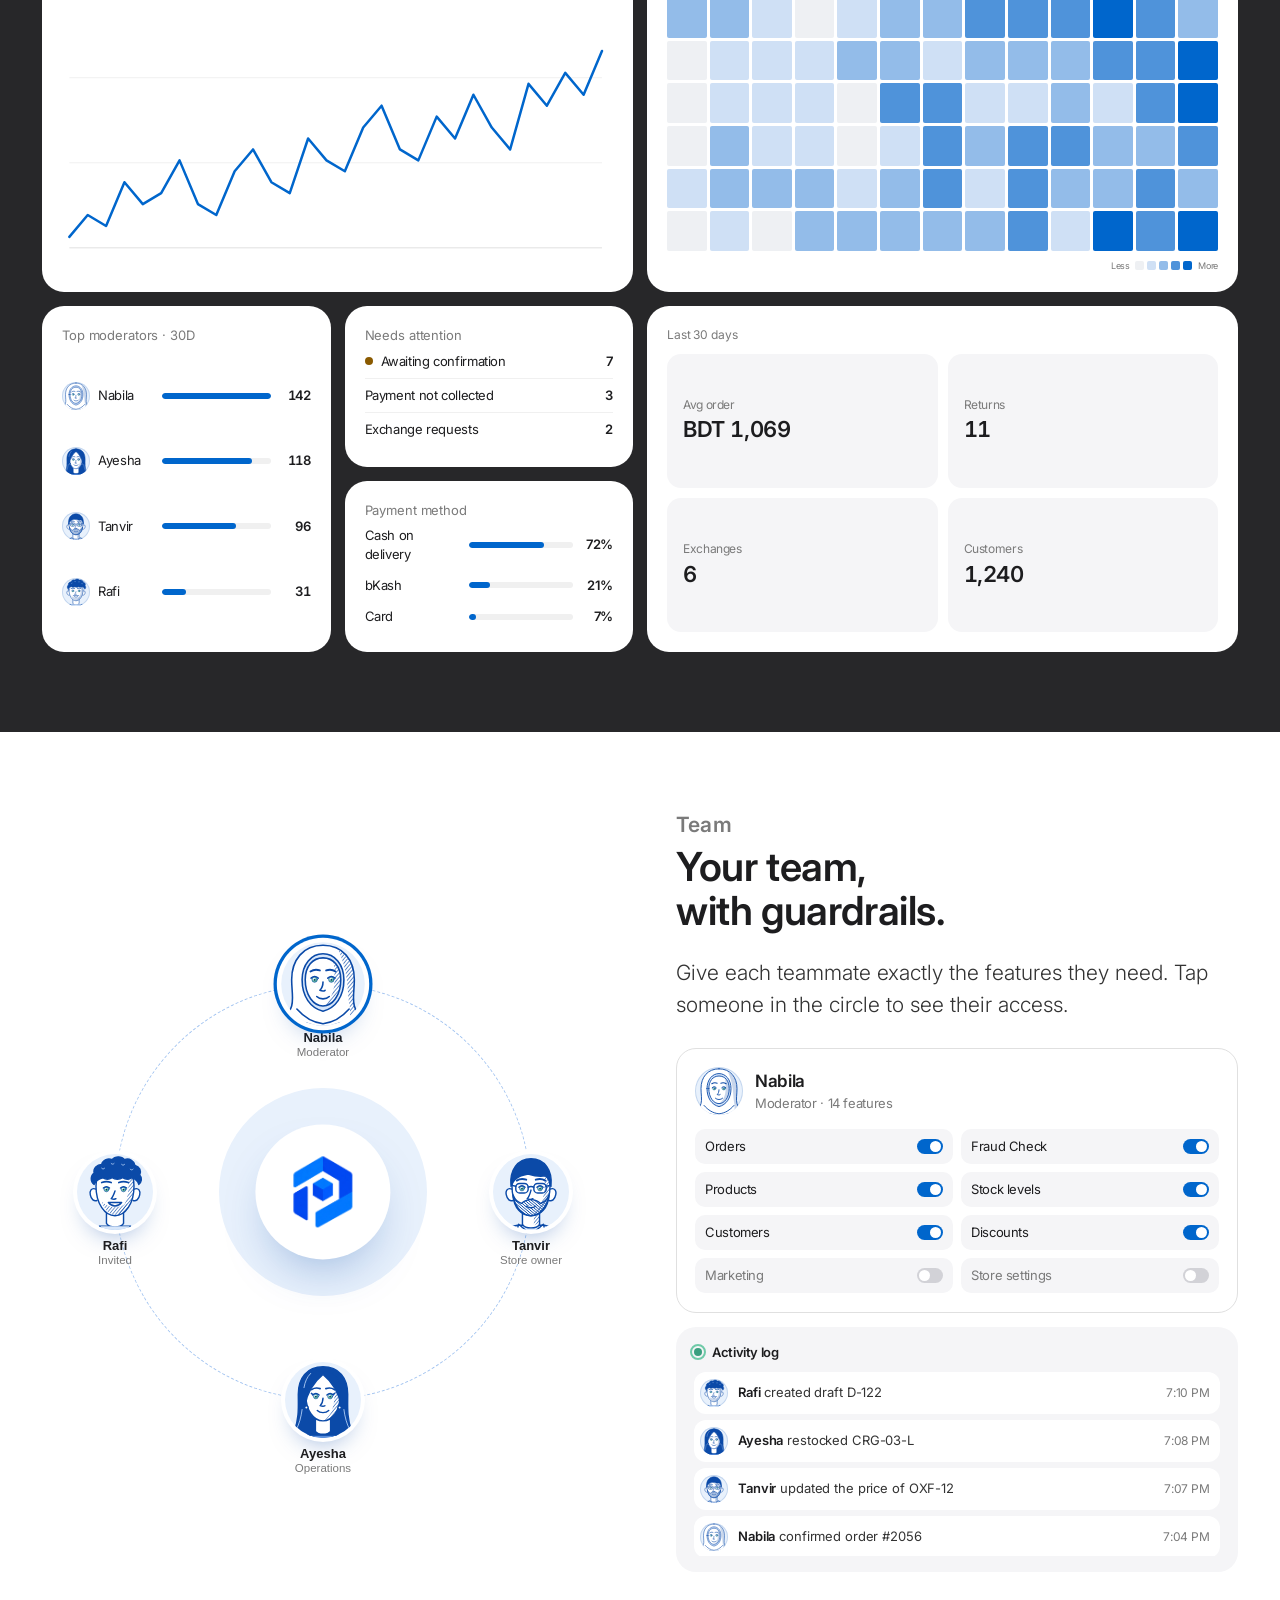
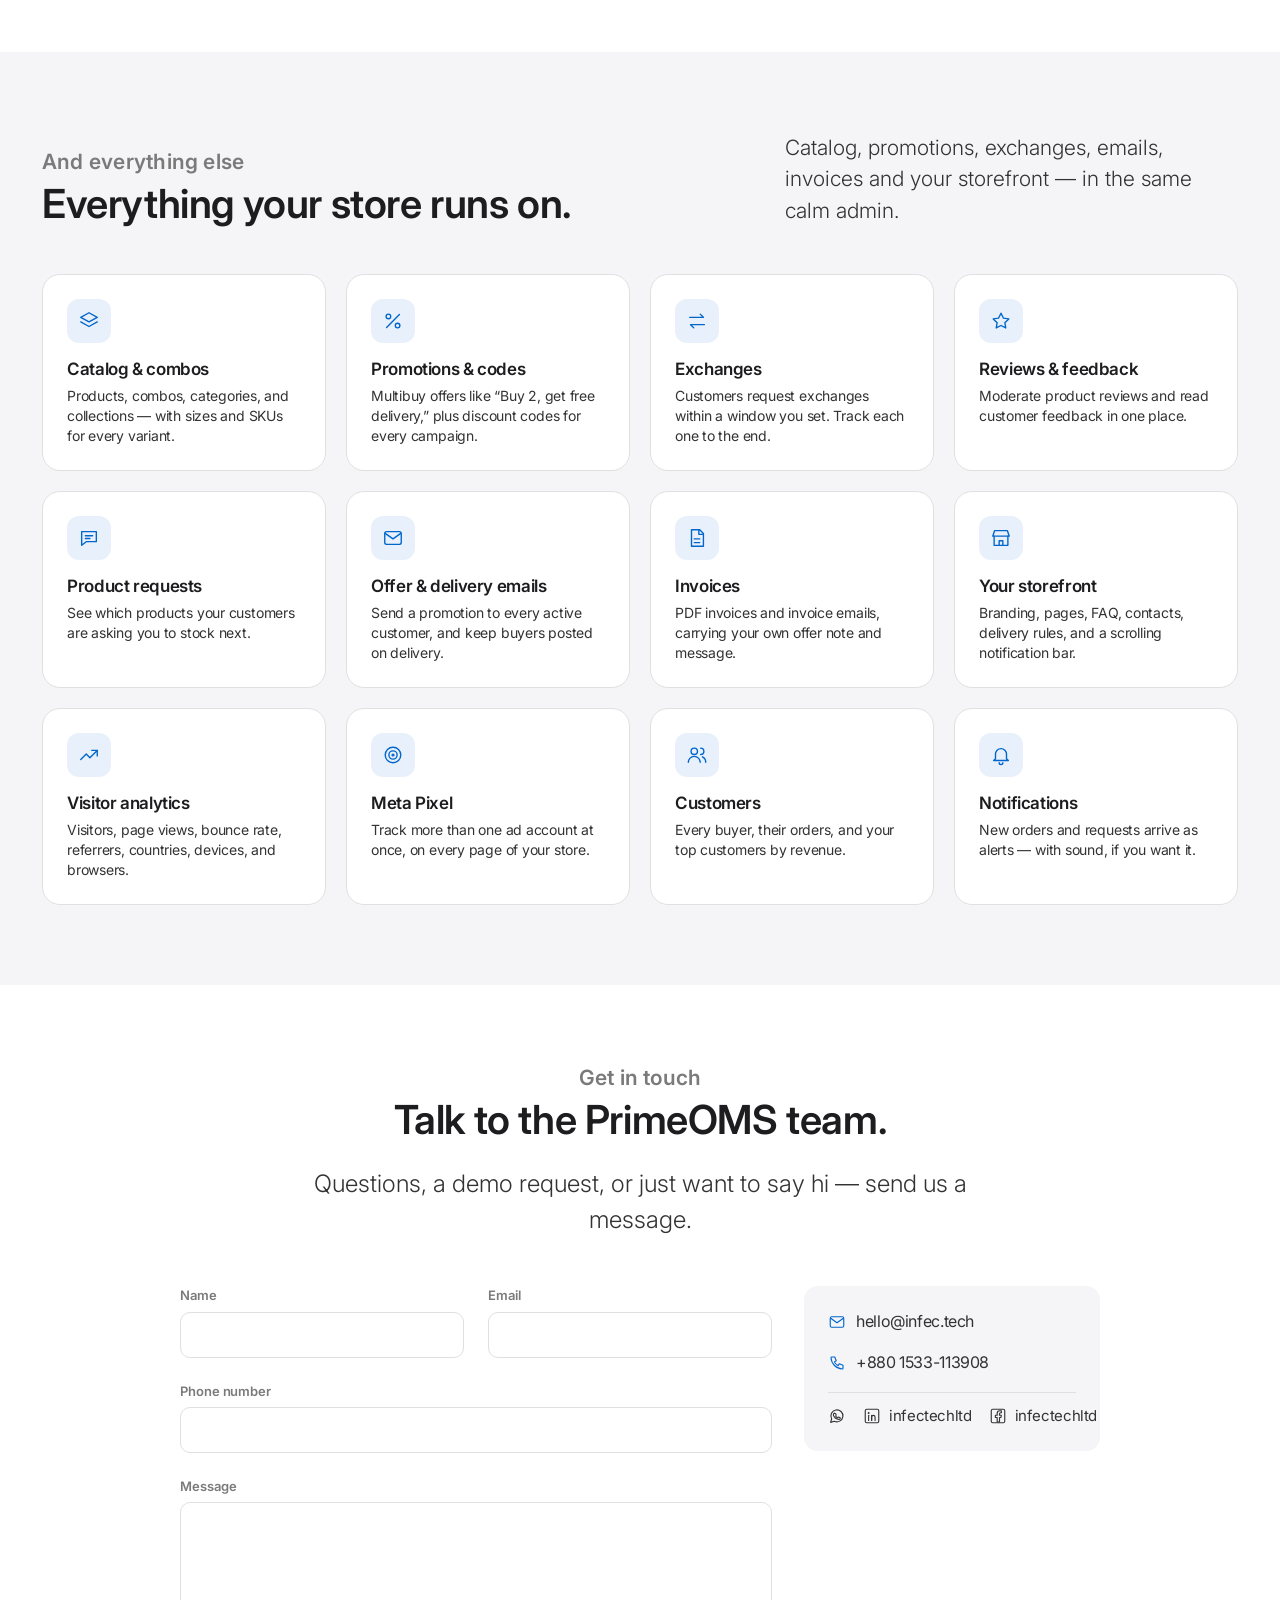
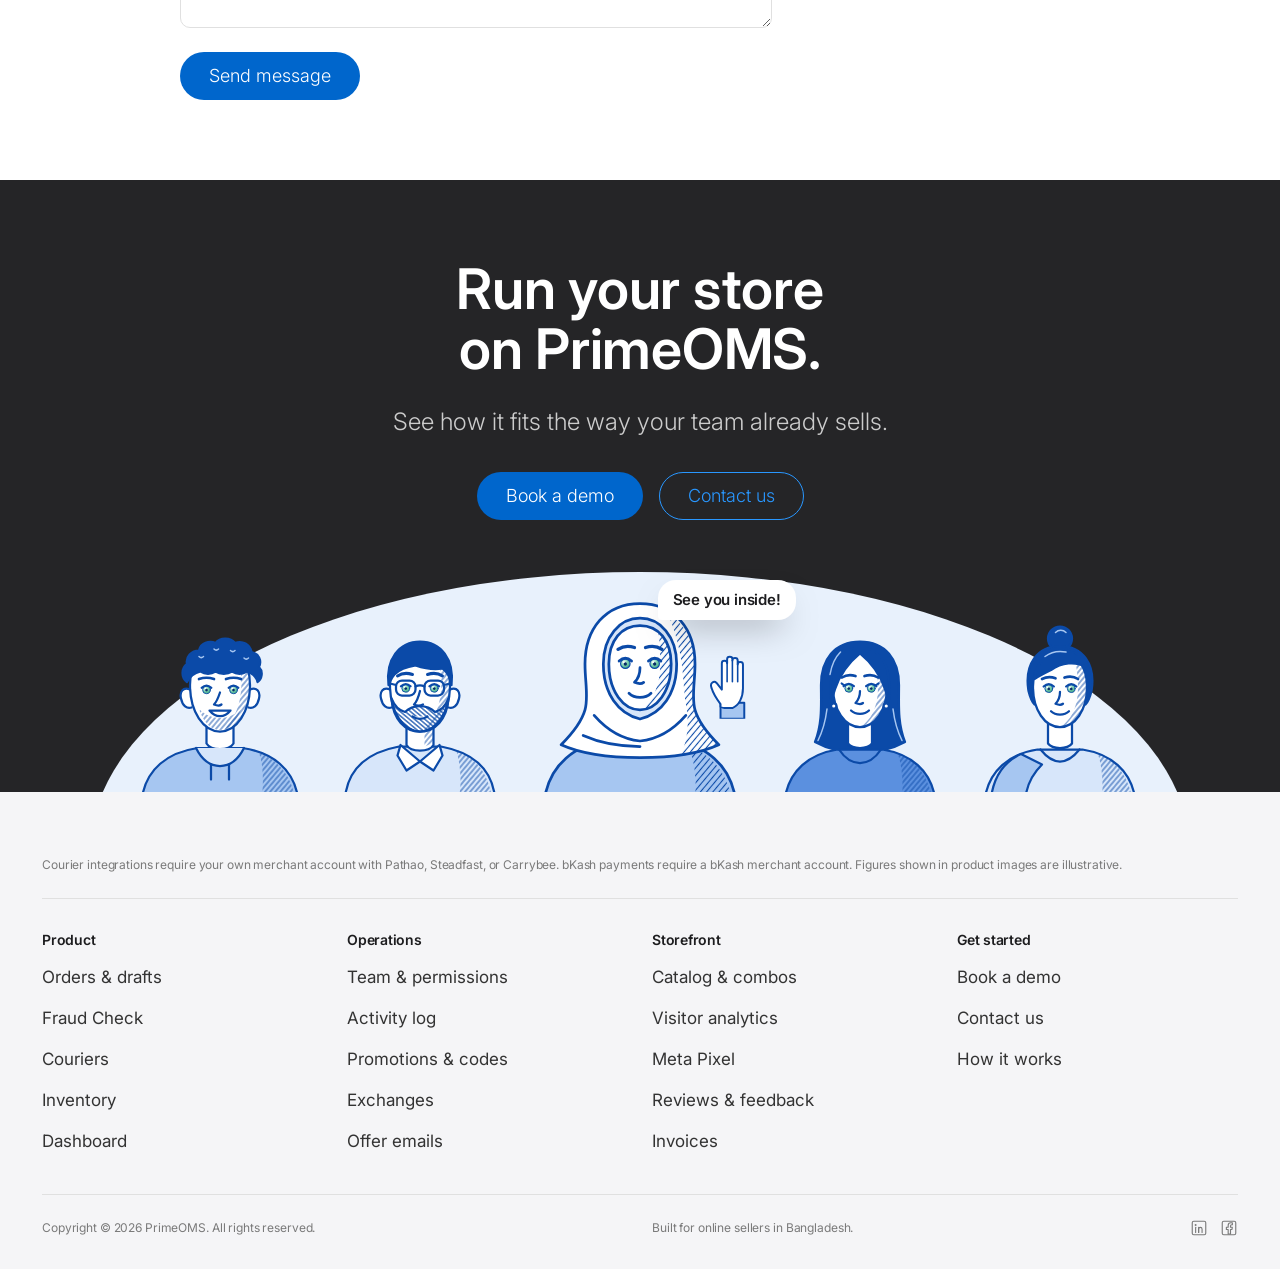
==== commit b5595630: "Update contact email and enhance WhatsApp link in contact section" ====
--- a/index.html
+++ b/index.html
@@ -992,10 +992,10 @@
           <button class="btn btn--primary btn--lg" type="submit">Send message</button>
         </form>
         <div class="contact__info">
-          <p><svg class="icon" aria-hidden="true"><use href="#i-mail"/></svg><a href="mailto:infectech@gmail.com">infectech@gmail.com</a></p>
+          <p><svg class="icon" aria-hidden="true"><use href="#i-mail"/></svg><a href="mailto:hello@infec.tech">hello@infec.tech</a></p>
           <p><svg class="icon" aria-hidden="true"><use href="#i-phone"/></svg><a href="tel:+8801533113908">+880 1533-113908</a></p>
-          <p><svg class="icon" aria-hidden="true"><use href="#i-whatsapp"/></svg><a href="https://wa.me/8801533113908" target="_blank" rel="noopener">WhatsApp: +880 1533-113908</a></p>
           <div class="contact__social">
+            <a href="https://wa.me/8801533113908" target="_blank" rel="noopener" aria-label="Chat on WhatsApp"><svg class="icon" aria-hidden="true"><use href="#i-whatsapp"/></svg></a>
             <a href="https://www.linkedin.com/company/infectechltd" target="_blank" rel="noopener" aria-label="Infectech Ltd on LinkedIn"><svg class="icon" aria-hidden="true"><use href="#i-linkedin"/></svg><span>infectechltd</span></a>
             <a href="https://www.facebook.com/infectechltd" target="_blank" rel="noopener" aria-label="Infectech Ltd on Facebook"><svg class="icon" aria-hidden="true"><use href="#i-facebook"/></svg><span>infectechltd</span></a>
           </div>
@@ -1010,7 +1010,7 @@
       <h2 class="h-hero">Run your store<br>on PrimeOMS.</h2>
       <p class="lead">See how it fits the way your team already sells.</p>
       <div class="ctas">
-        <a class="btn btn--primary btn--lg" href="mailto:infectech@gmail.com?subject=PrimeOMS%20demo">Book a demo</a>
+        <a class="btn btn--primary btn--lg" href="mailto:hello@infec.tech?subject=PrimeOMS%20demo">Book a demo</a>
         <a class="btn btn--ghost btn--lg" href="#contact">Contact us</a>
       </div>
     </div>
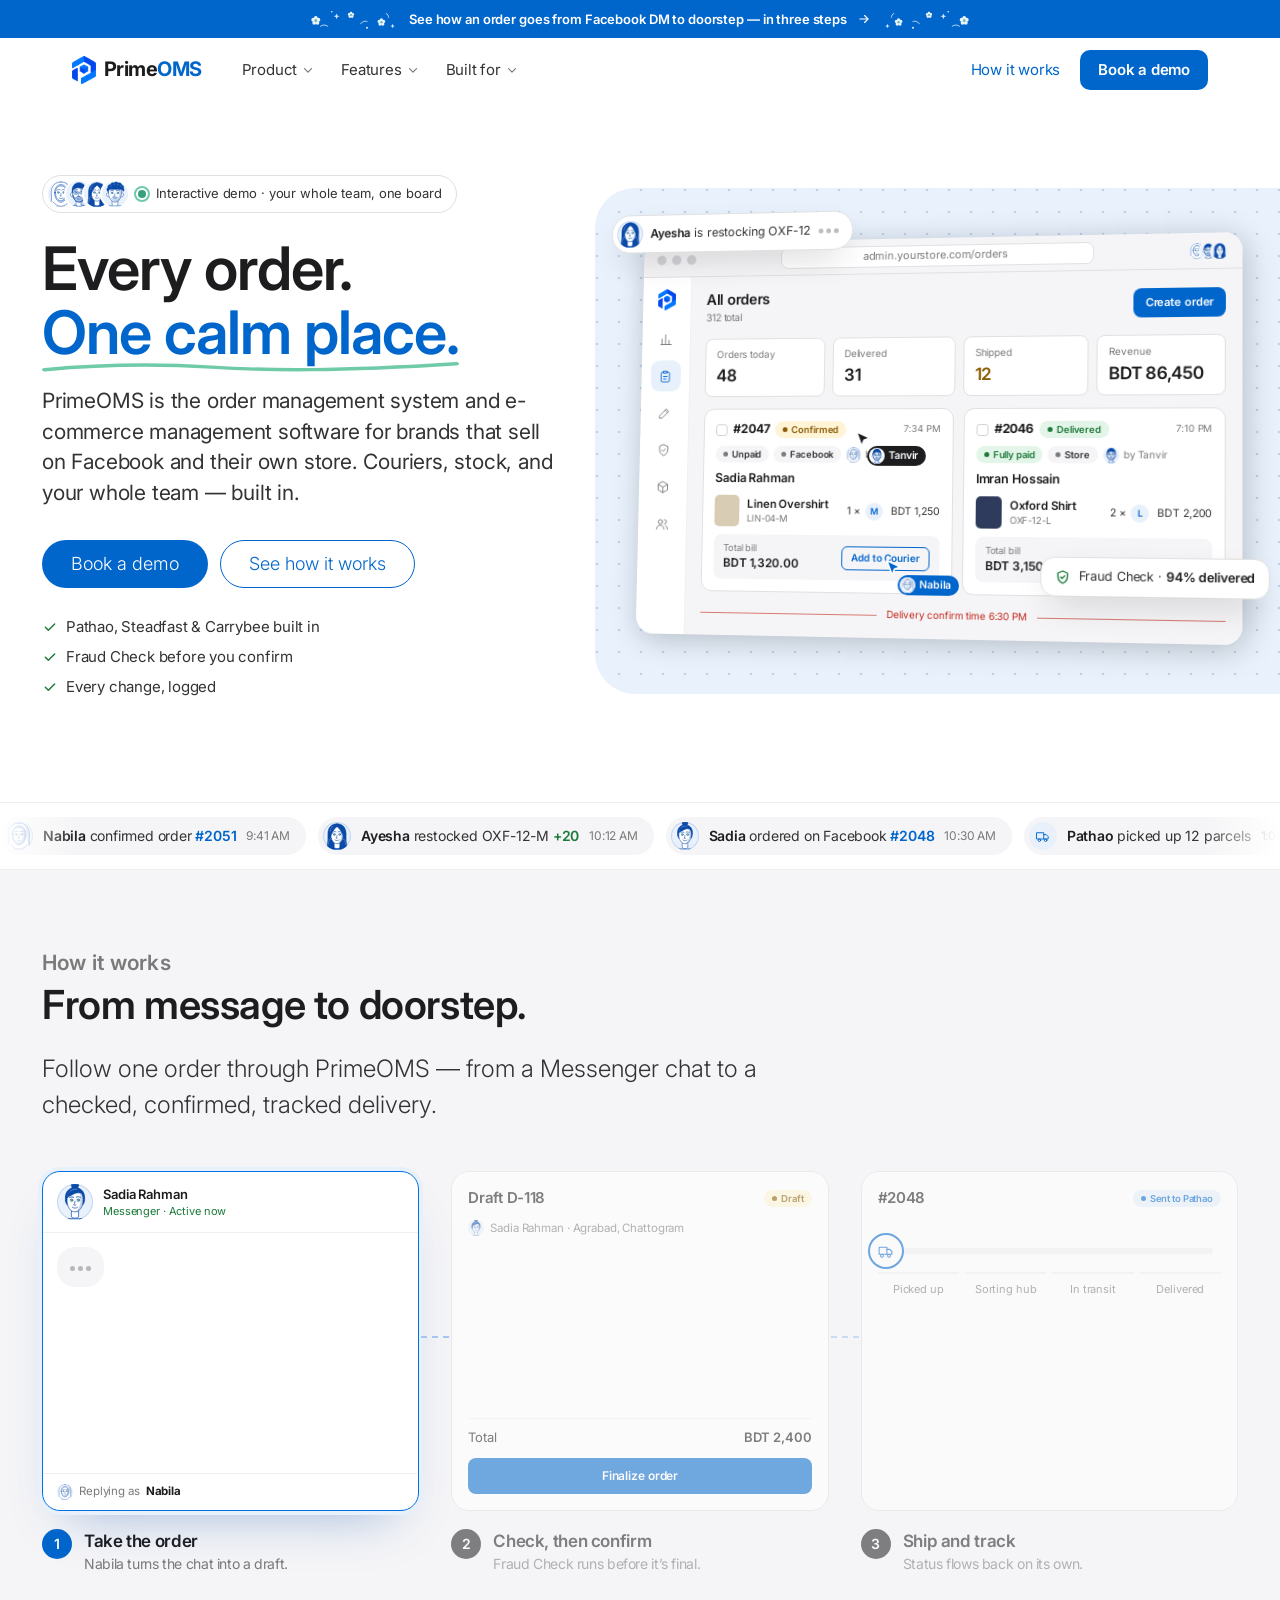
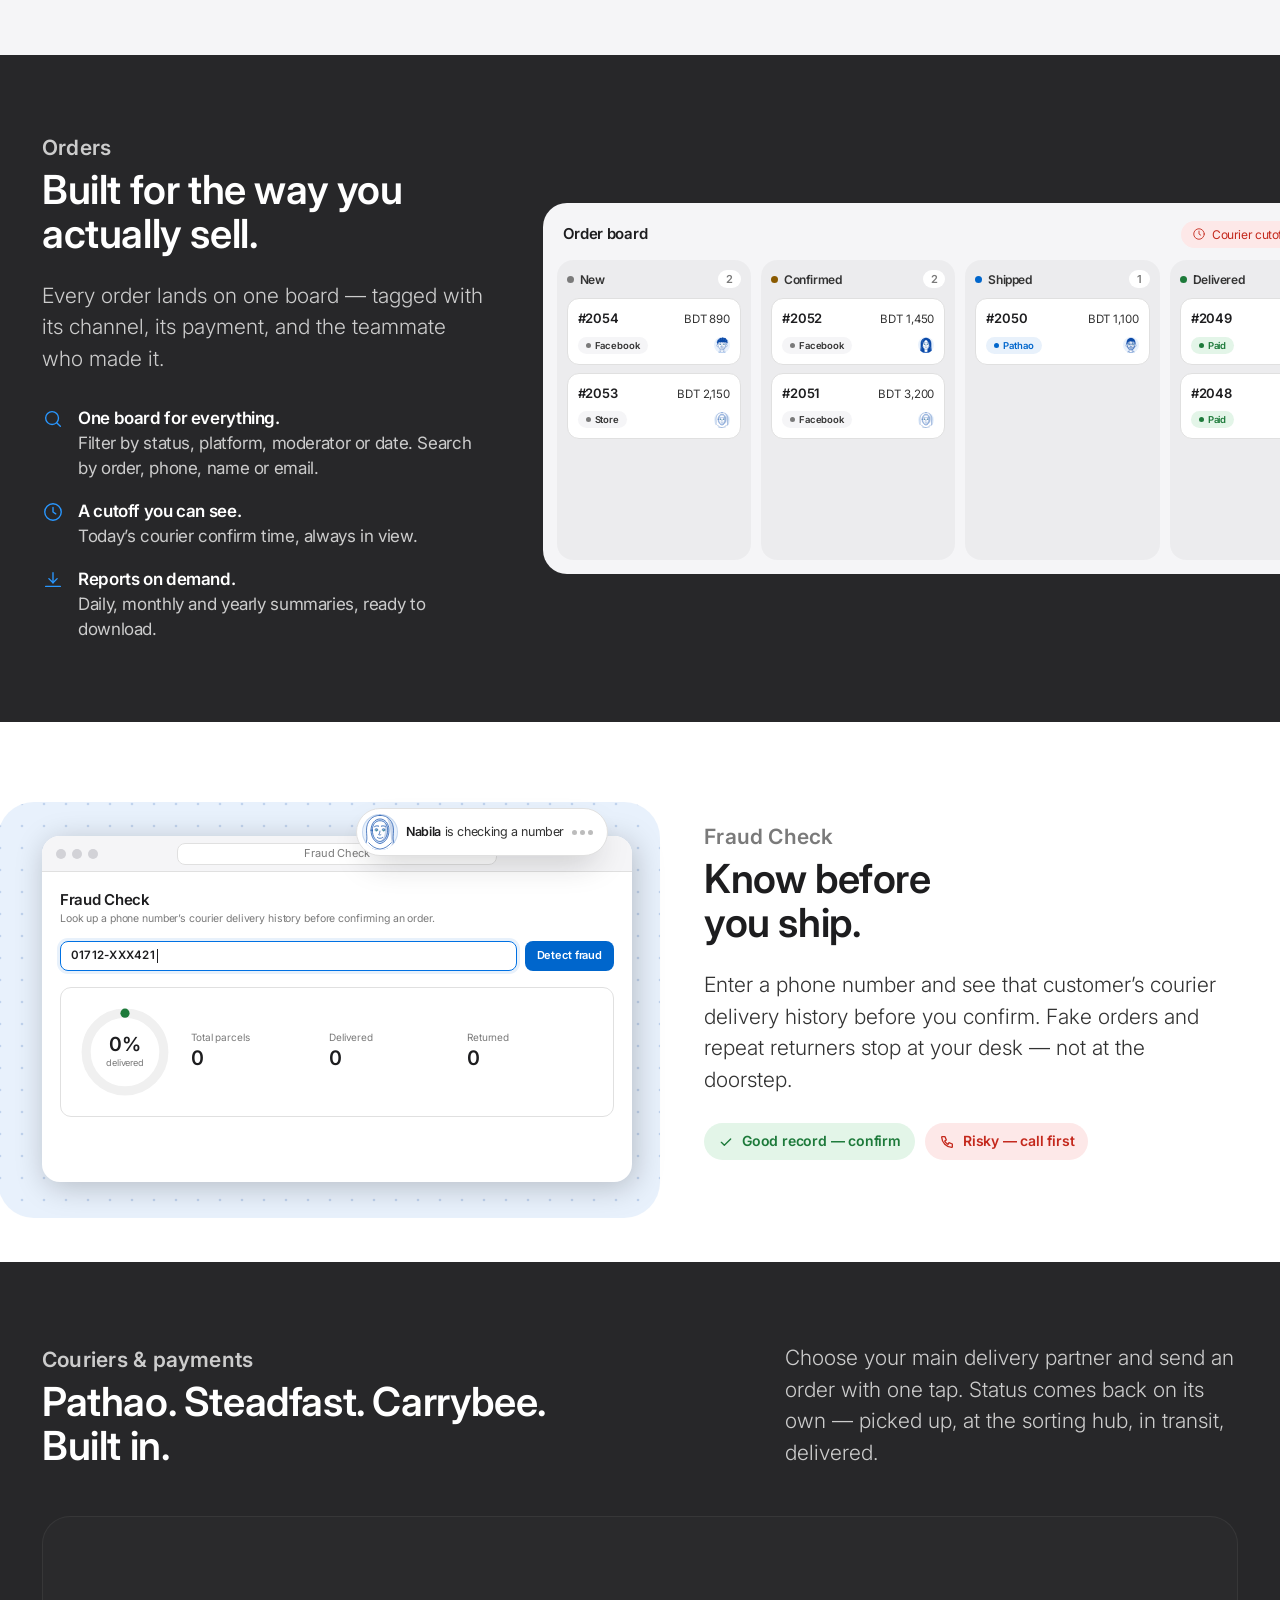
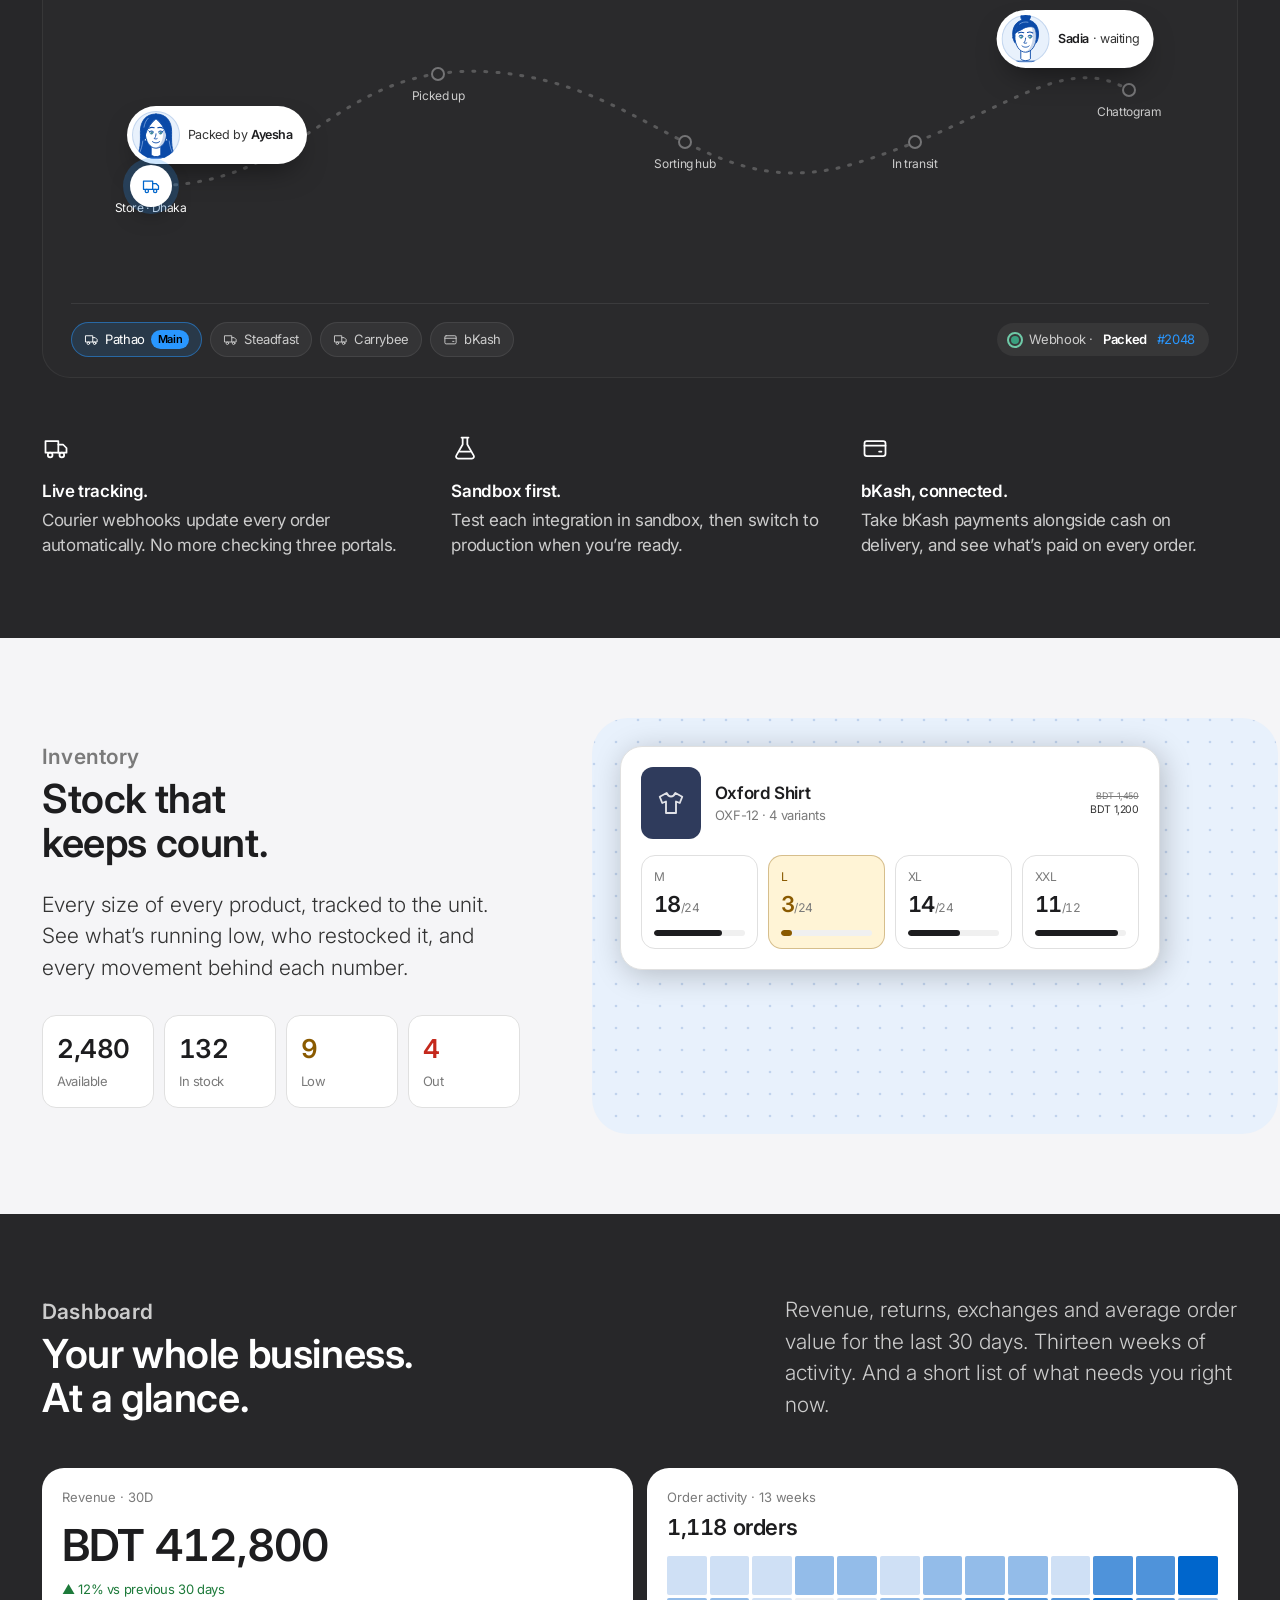
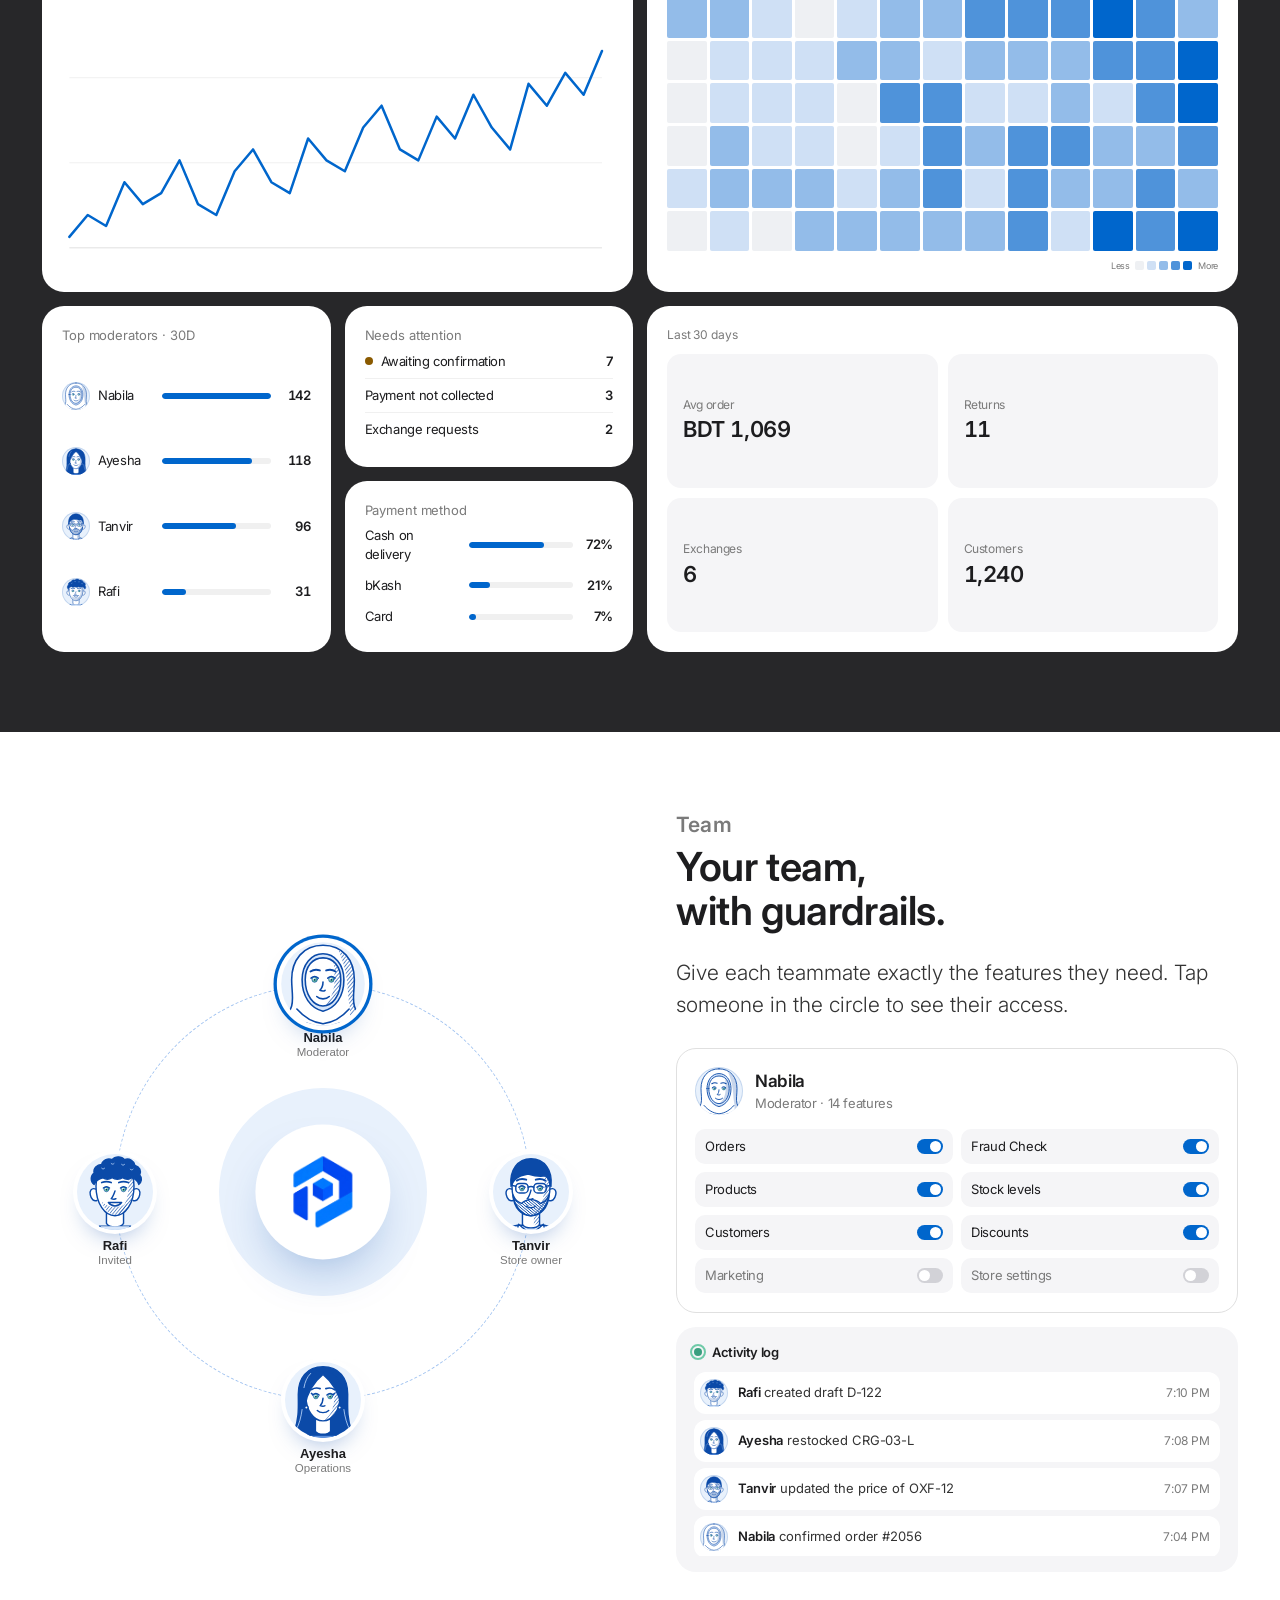
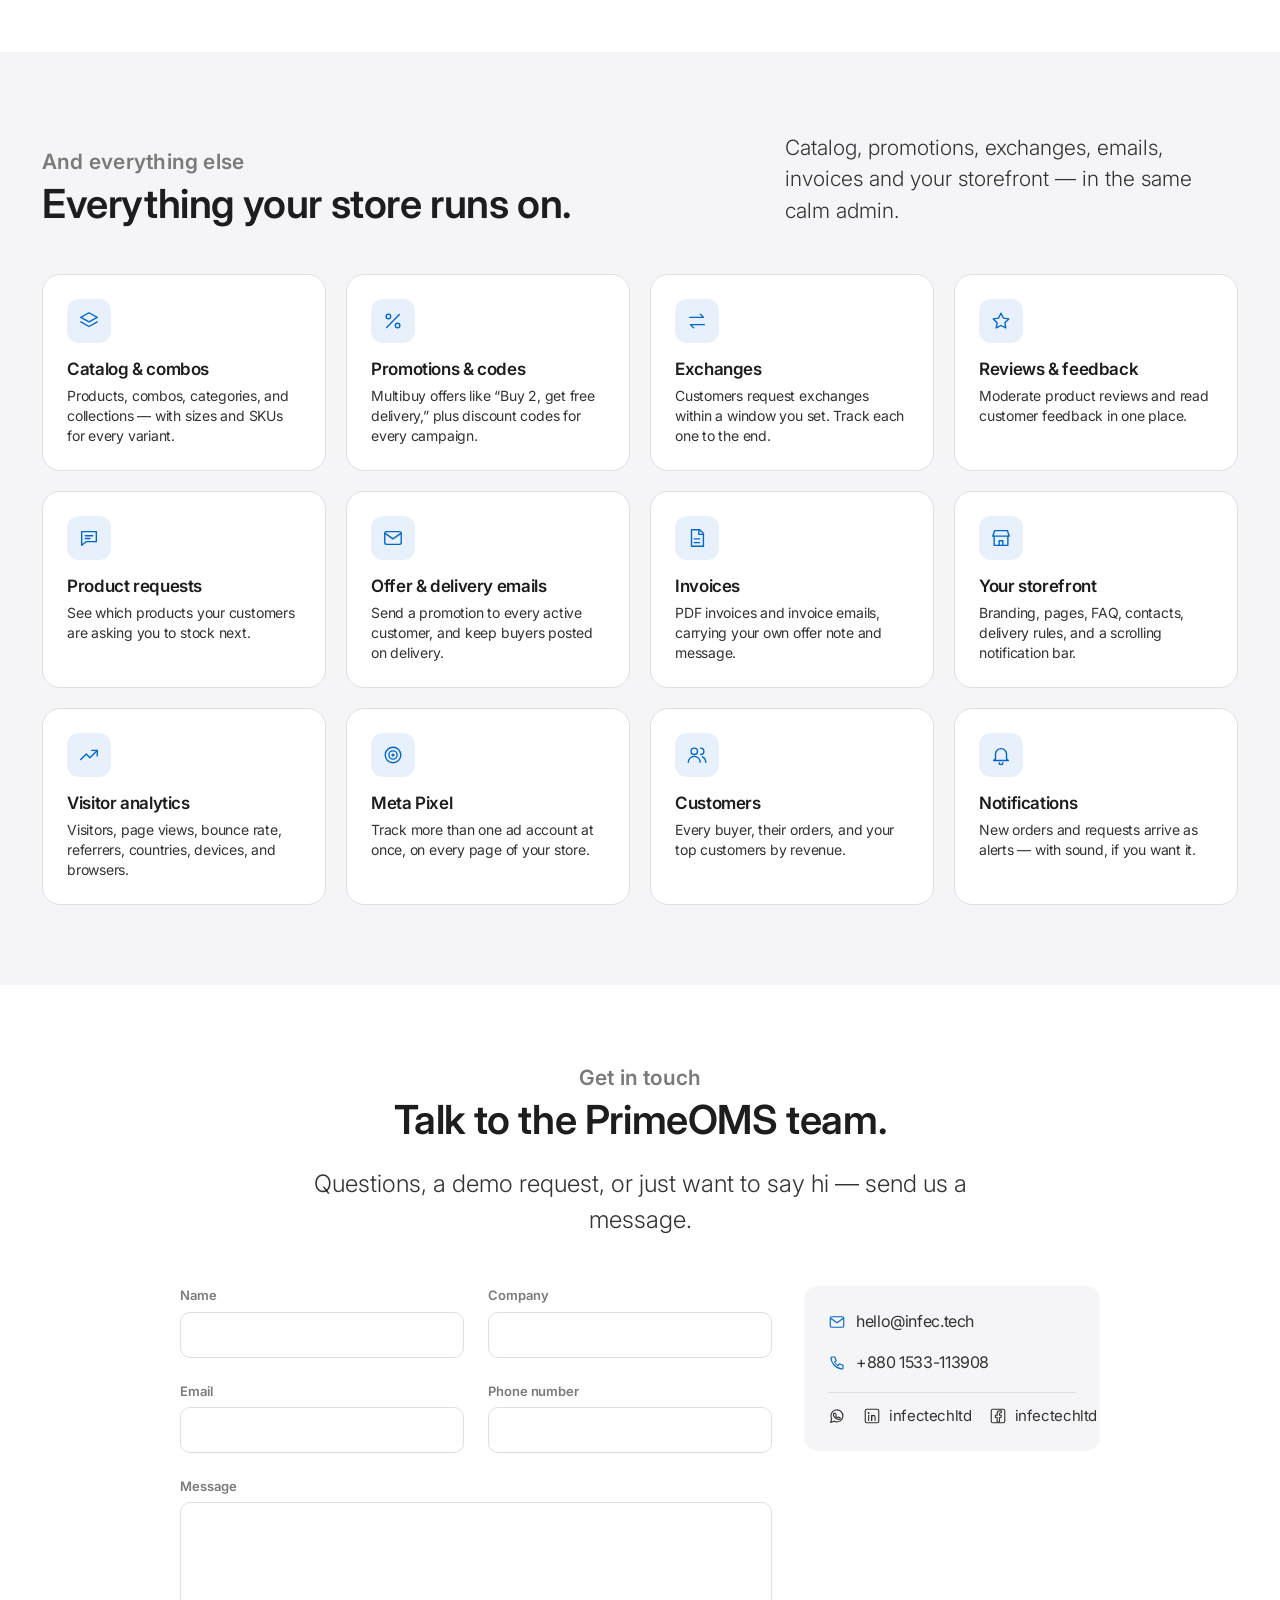
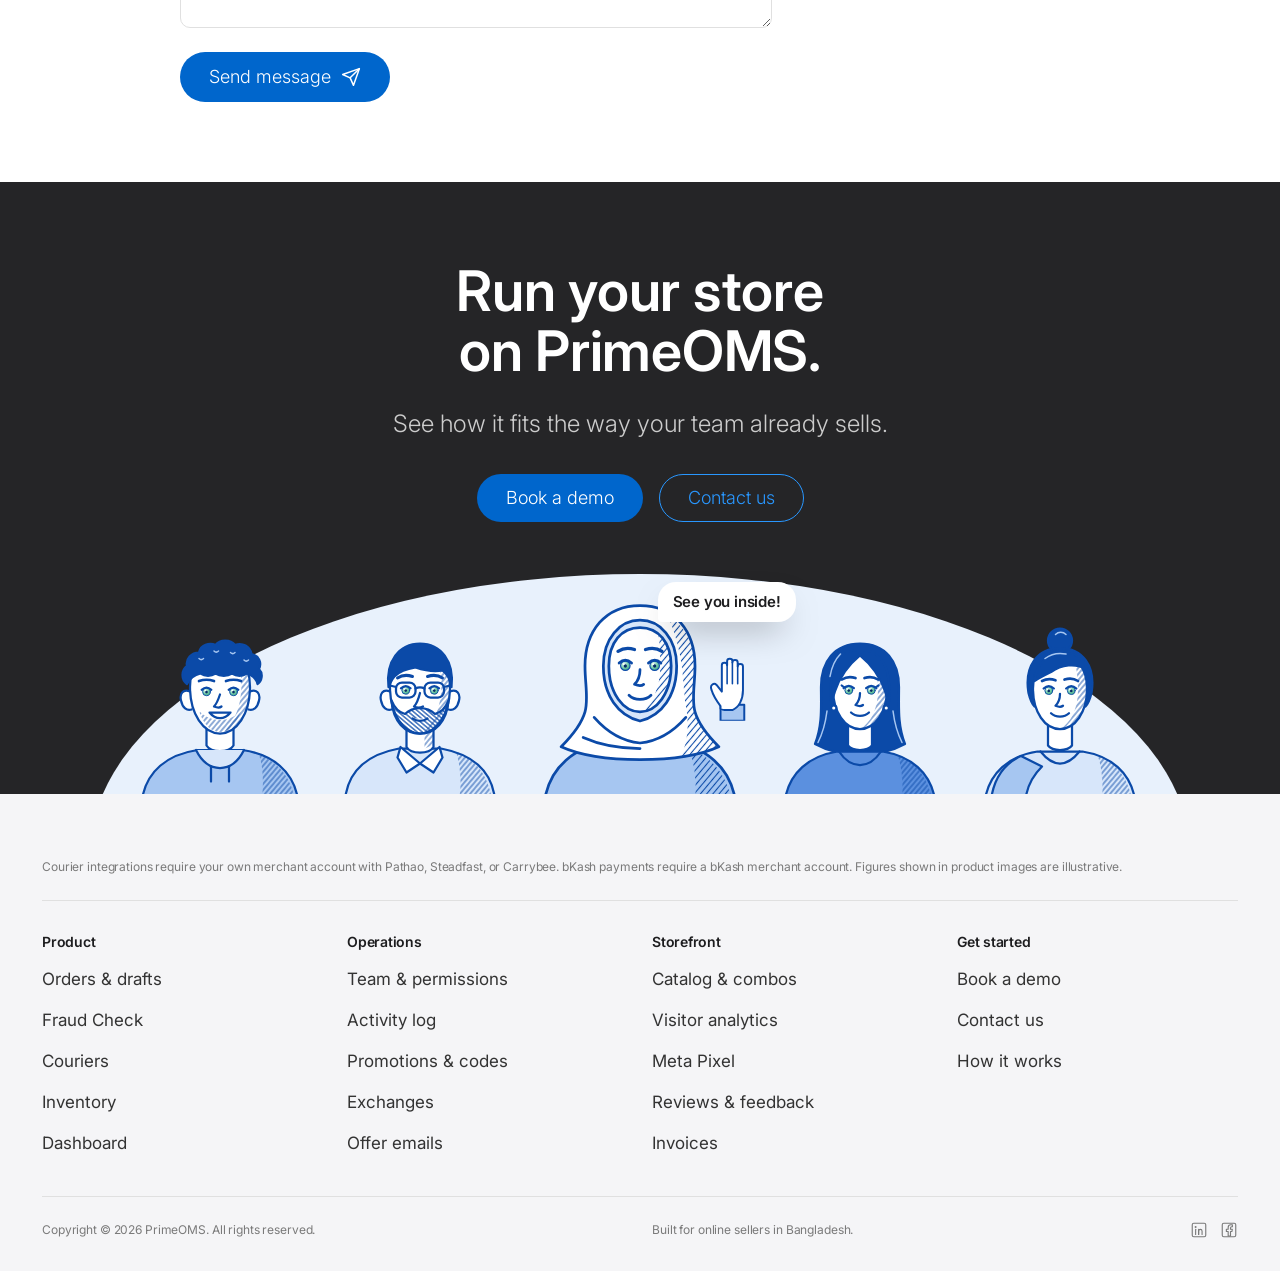
==== commit 19b4dbd7: "Implement contact form submission with feedback animations and error handling" ====
--- a/index.html
+++ b/index.html
@@ -977,19 +977,35 @@
               <input class="contact__input" type="text" name="name" autocomplete="name" required>
             </label>
             <label class="contact__field">
+              <span class="contact__label">Company</span>
+              <input class="contact__input" type="text" name="company" autocomplete="organization">
+            </label>
+          </div>
+          <div class="contact__row">
+            <label class="contact__field">
               <span class="contact__label">Email</span>
               <input class="contact__input" type="email" name="email" autocomplete="email" required>
             </label>
-          </div>
-          <label class="contact__field">
-            <span class="contact__label">Phone number</span>
-            <input class="contact__input" type="tel" name="phone" autocomplete="tel" required>
-          </label>
+            <label class="contact__field">
+              <span class="contact__label">Phone number</span>
+              <input class="contact__input" type="tel" name="phone" autocomplete="tel" required>
+            </label>
+          </div>
           <label class="contact__field">
             <span class="contact__label">Message</span>
             <textarea class="contact__input contact__input--area" name="message" rows="5" required></textarea>
           </label>
-          <button class="btn btn--primary btn--lg" type="submit">Send message</button>
+          <div class="contact__submit">
+            <button class="btn btn--primary btn--lg contact__send" type="submit">
+              <span class="contact__send-label">Send message</span>
+              <span class="contact__send-icon" aria-hidden="true">
+                <svg class="contact__plane" viewBox="0 0 24 24" fill="none" stroke="currentColor" stroke-width="1.8" stroke-linecap="round" stroke-linejoin="round"><path d="m22 2-7 20-4-9-9-4Z"/><path d="M22 2 11 13"/></svg>
+                <span class="contact__spinner"></span>
+                <svg class="contact__check" viewBox="0 0 24 24" fill="none" stroke="currentColor" stroke-width="2" stroke-linecap="round" stroke-linejoin="round"><path d="m5 12 4 4L19 6"/></svg>
+              </span>
+            </button>
+            <p class="contact__status" role="status" aria-live="polite" aria-atomic="true"></p>
+          </div>
         </form>
         <div class="contact__info">
           <p><svg class="icon" aria-hidden="true"><use href="#i-mail"/></svg><a href="mailto:hello@infec.tech">hello@infec.tech</a></p>
--- a/css/styles.css
+++ b/css/styles.css
@@ -1506,6 +1506,29 @@
 
 .contact__form .btn { align-self: flex-start; }
 
+.contact__submit { display: flex; flex-direction: column; gap: 10px; }
+.contact__send { min-width: 206px; gap: 10px; overflow: hidden; }
+.contact__send:disabled { cursor: default; }
+.contact__send:disabled:active { transform: none; }
+.contact__send-icon { position: relative; width: 20px; height: 20px; flex: none; }
+.contact__send-icon svg { position: absolute; inset: 0; width: 100%; height: 100%; }
+.contact__spinner {
+  position: absolute;
+  inset: 2px;
+  border: 2px solid rgba(255, 255, 255, 0.35);
+  border-top-color: currentColor;
+  border-radius: 50%;
+  opacity: 0;
+}
+.contact__check { opacity: 0; }
+.contact__send[data-state="sending"] .contact__plane,
+.contact__send[data-state="sent"] .contact__plane { opacity: 0; }
+.contact__send[data-state="sending"] .contact__spinner { opacity: 1; }
+.contact__send[data-state="sent"] .contact__check { opacity: 1; }
+.contact__status { margin: 0; font-size: 14px; color: var(--ink-80); }
+.contact__status:empty { display: none; }
+.contact__status[data-state="error"] { color: #b42318; }
+
 .contact__info {
   display: flex;
   flex-direction: column;
--- a/css/motion.css
+++ b/css/motion.css
@@ -166,6 +166,32 @@
 @keyframes scan {
   0% { transform: translateX(-100%); }
   100% { transform: translateX(100%); }
+}
+
+/* ---- Contact send ------------------------------------------------------- */
+
+.contact__send[data-state="sending"] .contact__plane {
+  animation: contact-send 0.55s cubic-bezier(0.4, 0, 0.2, 1) both;
+}
+.contact__send[data-state="sending"] .contact__spinner {
+  animation: orbit 0.8s linear infinite, contact-spinner-in 0.55s linear both;
+}
+.contact__send[data-state="sent"] .contact__check {
+  animation: pop-in 0.35s cubic-bezier(0.2, 0.8, 0.2, 1) both;
+}
+.contact__send[data-state="sent"] .contact__check path {
+  stroke-dasharray: 24;
+  stroke-dashoffset: 24;
+  animation: draw 0.4s ease-out forwards;
+}
+@keyframes contact-send {
+  0% { transform: none; opacity: 1; }
+  25% { transform: translate(-3px, 3px); opacity: 1; }
+  100% { transform: translate(32px, -32px); opacity: 0; }
+}
+@keyframes contact-spinner-in {
+  0%, 70% { opacity: 0; }
+  100% { opacity: 1; }
 }
 
 /* ---- Reduced motion ----------------------------------------------------- */
@@ -180,5 +206,10 @@
   .typing i,
   .marquee__track,
   .float,
-  .bump { animation: none !important; }
-}
+  .bump,
+  .contact__plane,
+  .contact__spinner,
+  .contact__check,
+  .contact__check path { animation: none !important; }
+  .contact__check path { stroke-dashoffset: 0; }
+}
